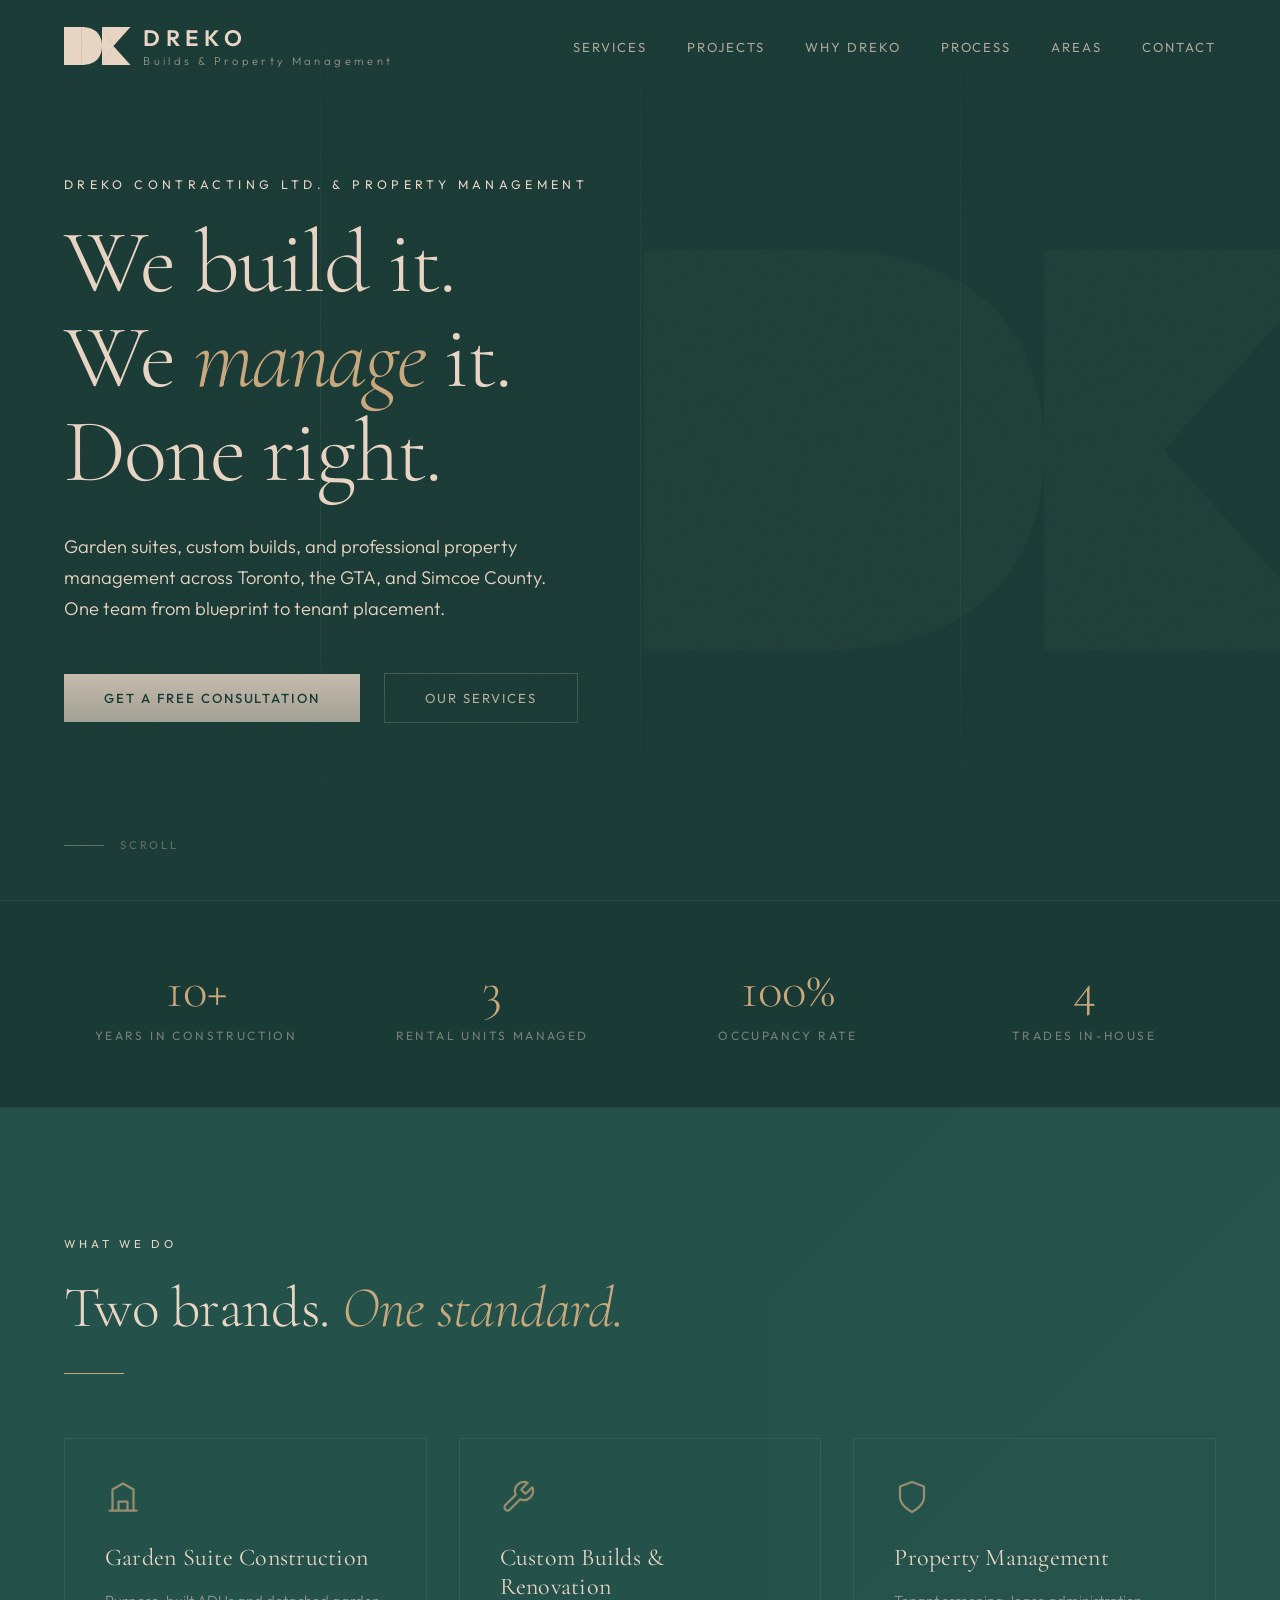
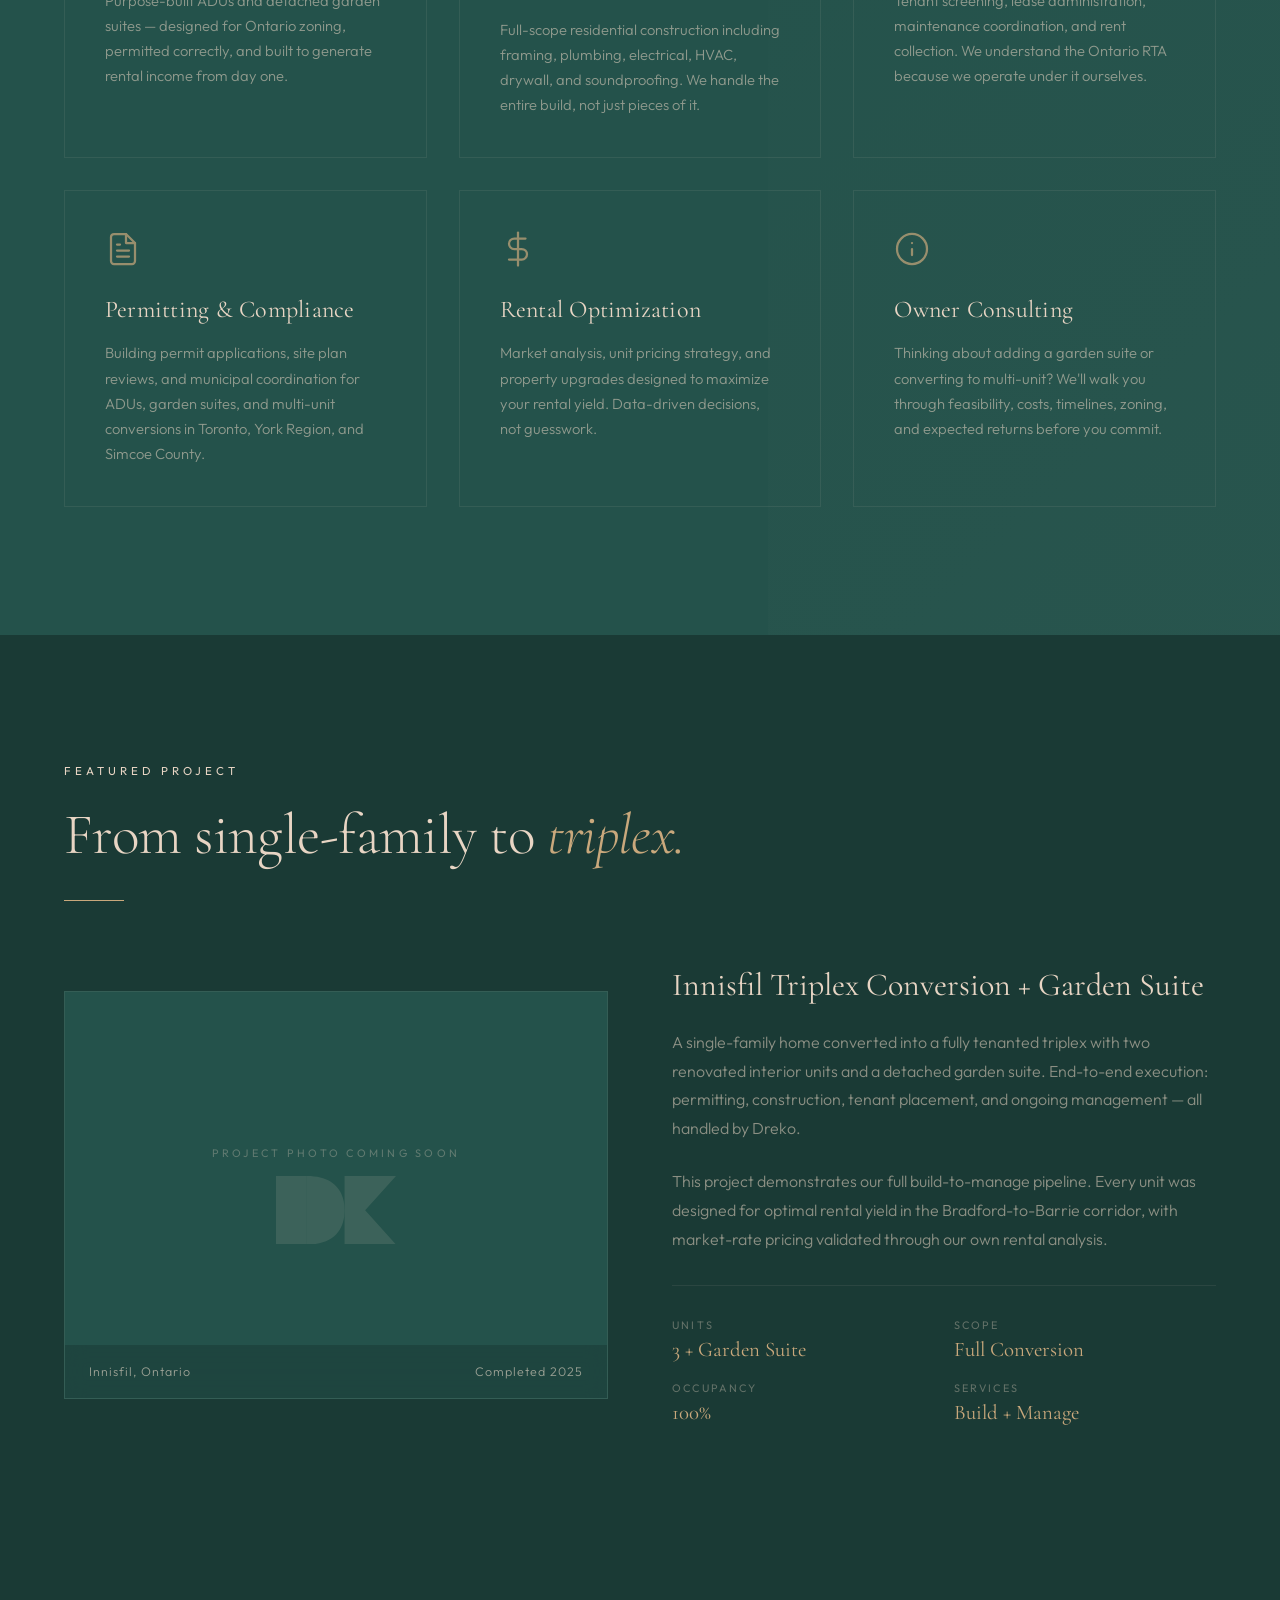
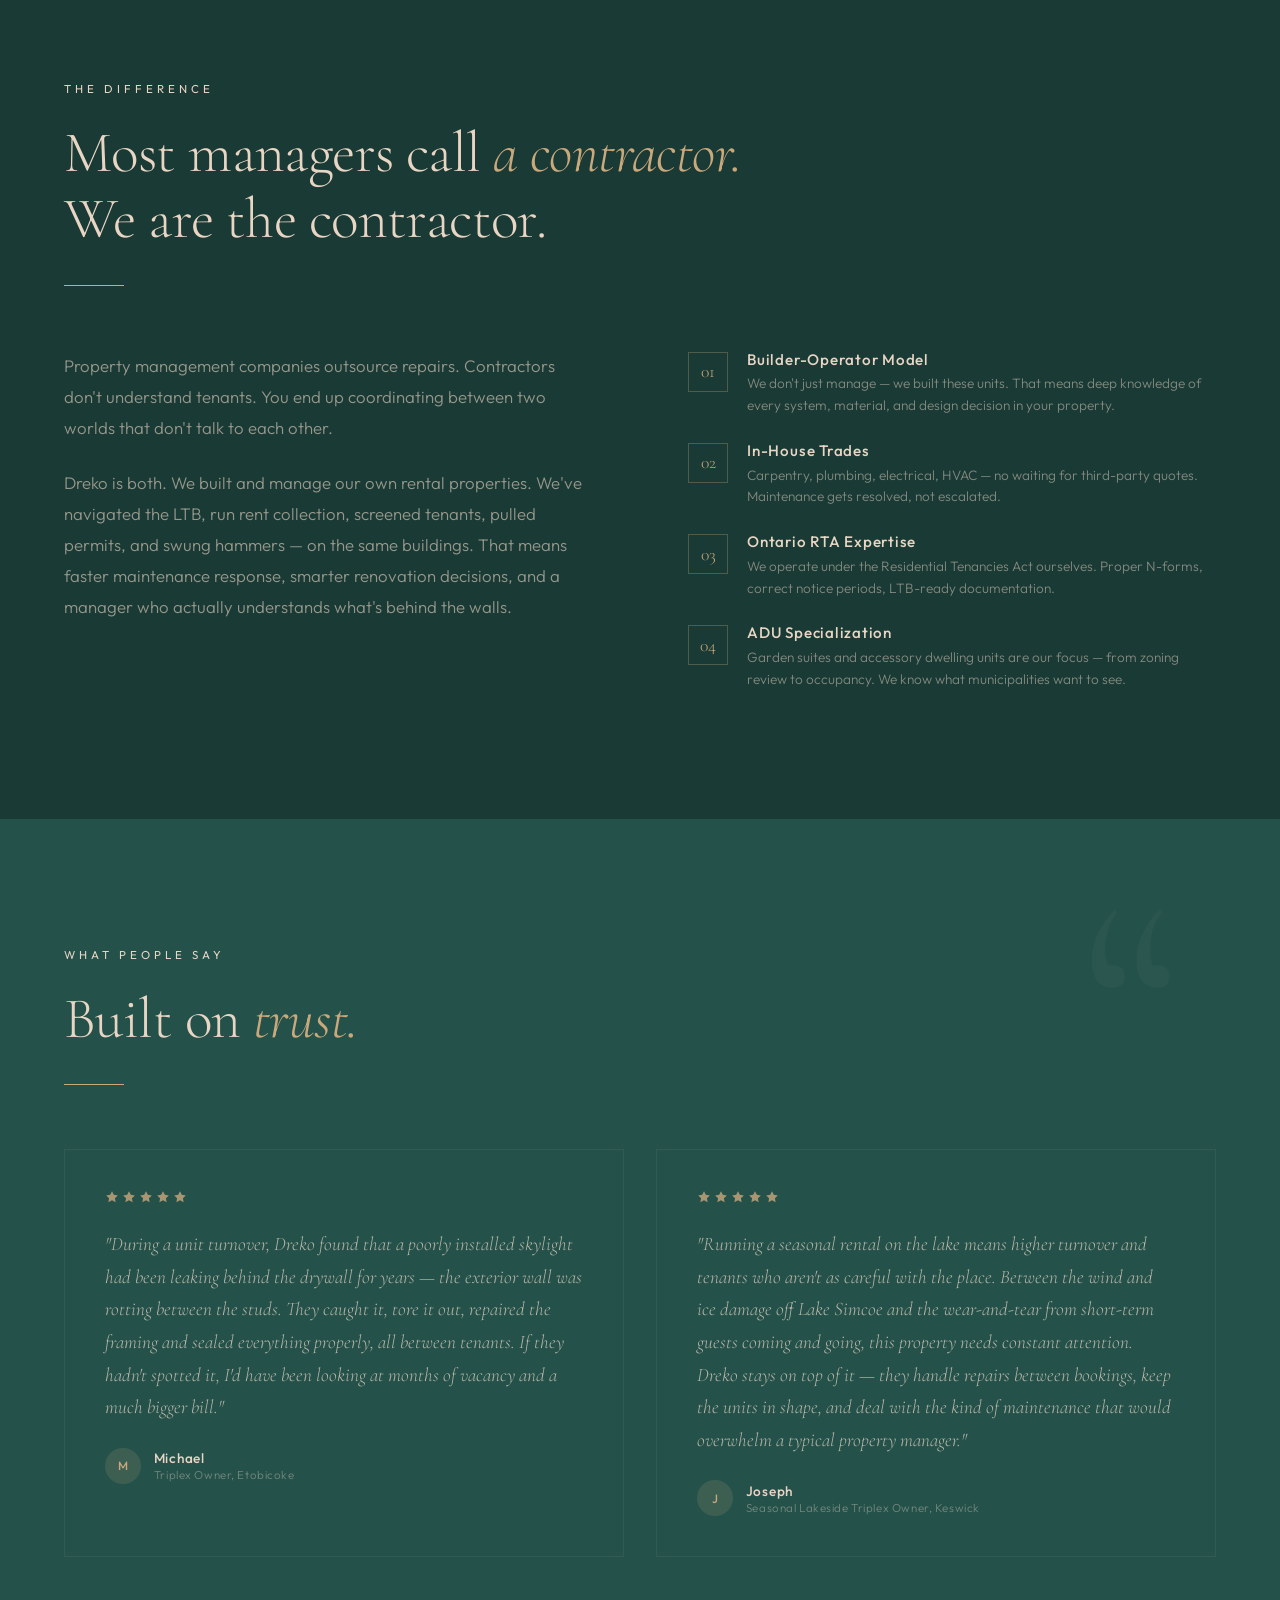
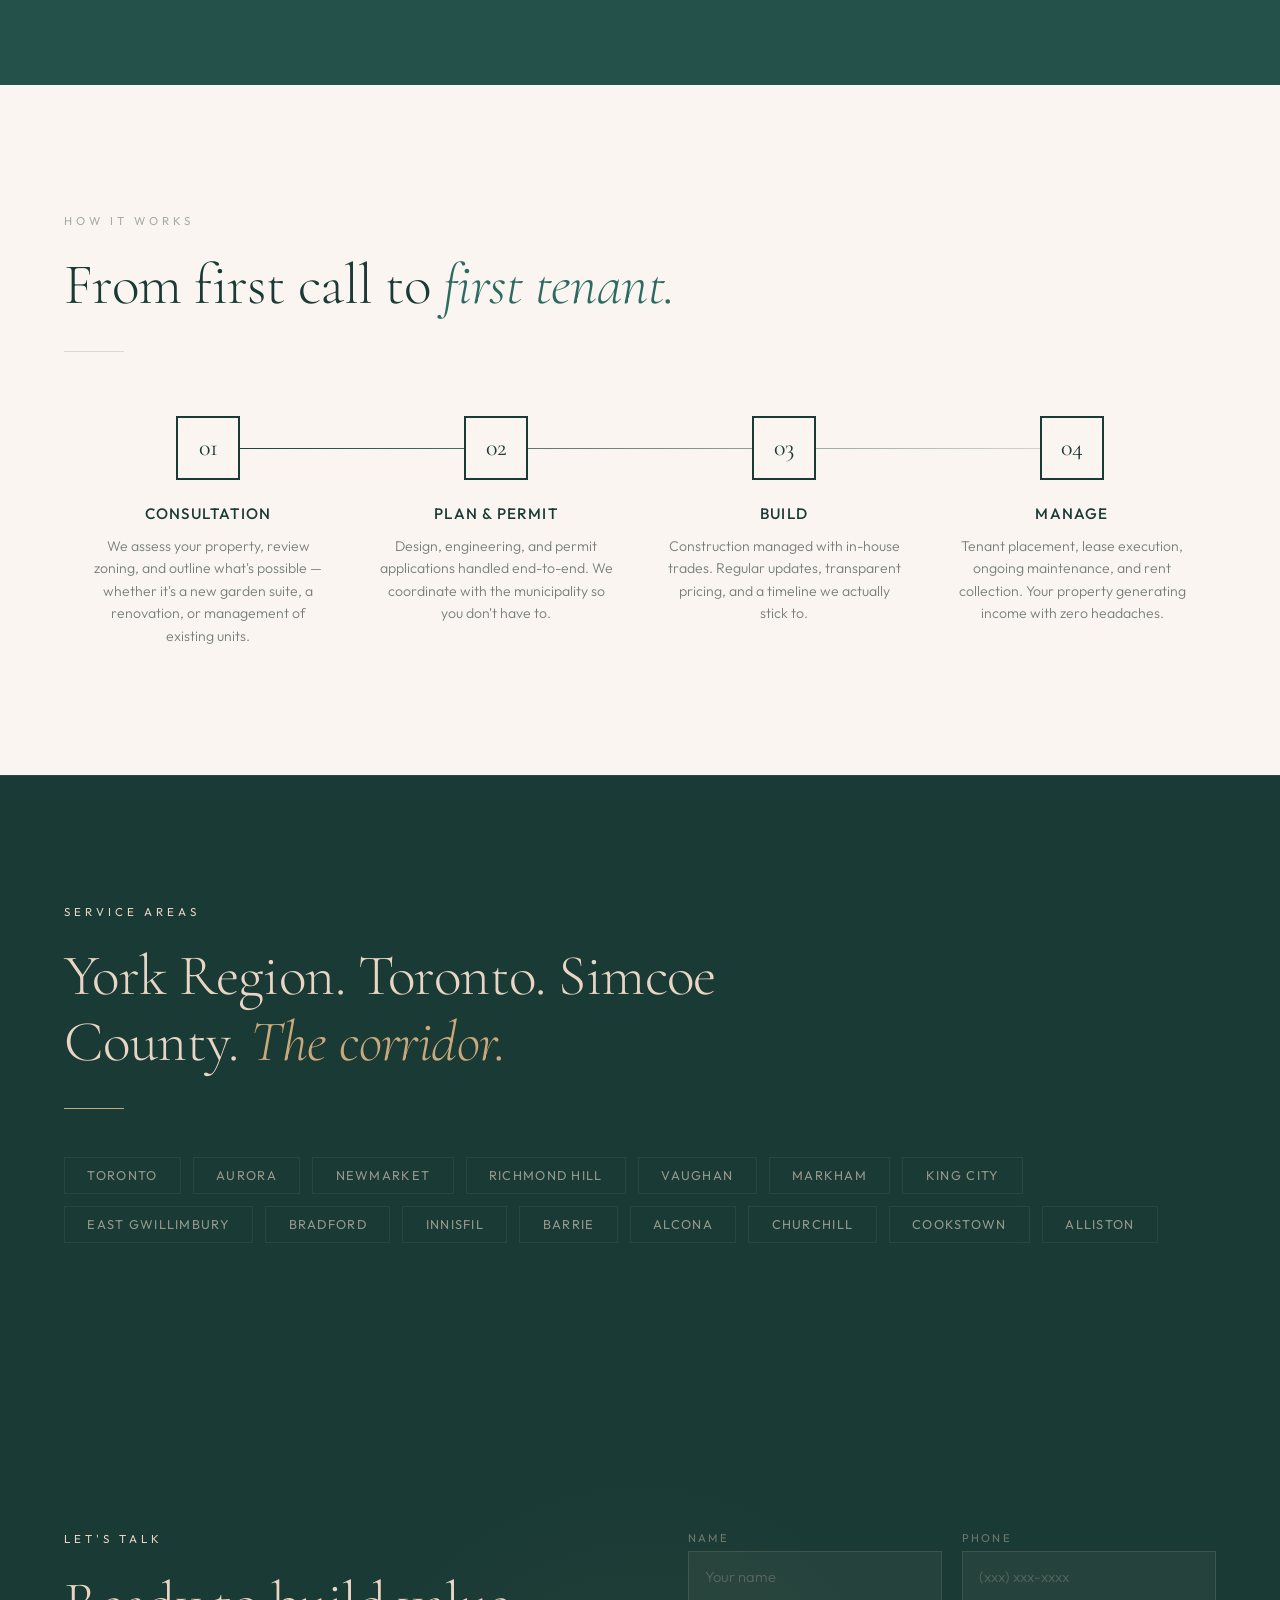
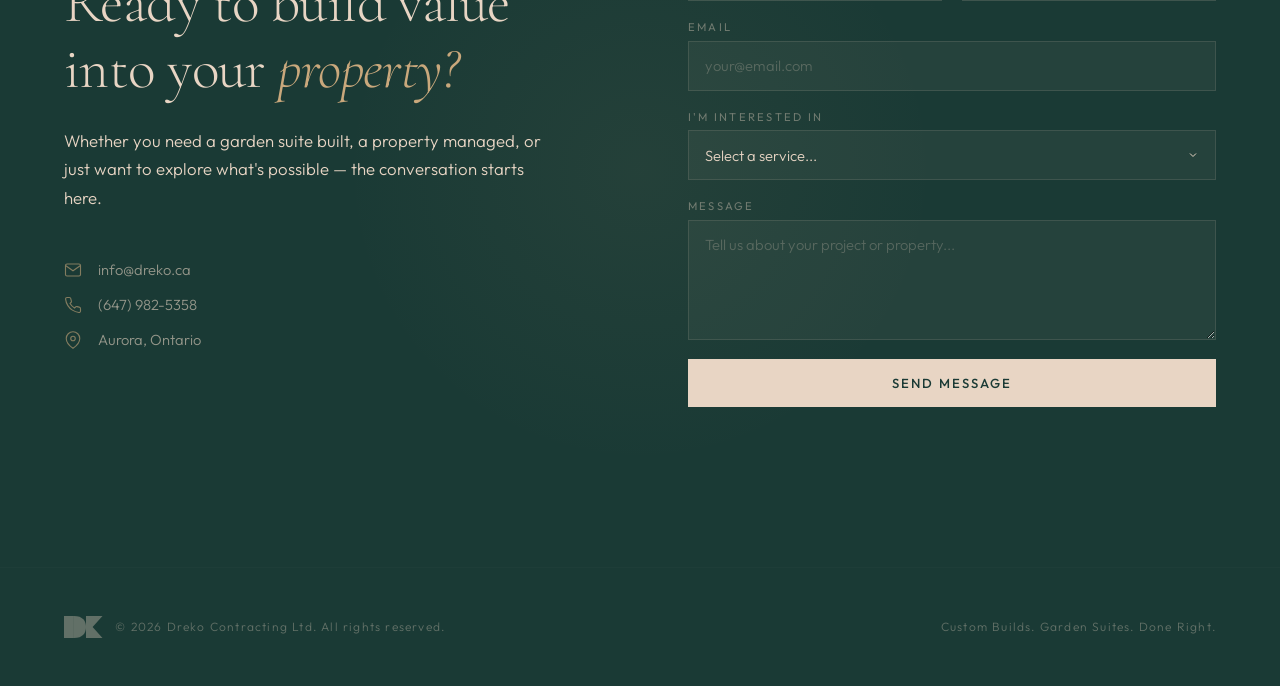
==== index.html @ 6ea86482 "Rename DREKO_landing_page-3.html to index.html" ====
<!DOCTYPE html>
<html lang="en">
<head>
<meta charset="UTF-8">
<meta name="viewport" content="width=device-width, initial-scale=1.0">
<title>DREKO — Custom Builds & Property Management | Toronto, GTA & Simcoe County</title>
<meta name="description" content="Garden suite construction, custom builds, and professional property management across Toronto, York Region, and Simcoe County. Your property. Done right.">
<link rel="canonical" href="https://dreko.ca">
<link href="https://fonts.googleapis.com/css2?family=Cormorant+Garamond:ital,wght@0,300;0,400;0,500;0,600;1,300;1,400&family=Outfit:wght@300;400;500;600&display=swap" rel="stylesheet">

<!-- Structured Data for Local Business SEO -->
<script type="application/ld+json">
{
  "@context": "https://schema.org",
  "@type": "GeneralContractor",
  "name": "Dreko Contracting Ltd.",
  "description": "Garden suite construction, custom builds, and professional property management across Toronto, York Region, and Simcoe County.",
  "url": "https://dreko.ca",
  "telephone": "+1-647-982-5358",
  "email": "info@dreko.ca",
  "address": {
    "@type": "PostalAddress",
    "addressLocality": "Aurora",
    "addressRegion": "ON",
    "addressCountry": "CA"
  },
  "areaServed": ["Toronto", "Aurora", "Newmarket", "Richmond Hill", "Vaughan", "Markham", "King City", "East Gwillimbury", "Bradford", "Innisfil", "Barrie", "Alliston"],
  "serviceType": ["Garden Suite Construction", "Custom Builds", "Property Management", "Renovation", "ADU Construction"]
}
</script>

<style>
  :root {
    --deep-green: #1a3a35;
    --green-mid: #24524b;
    --green-light: #2d6b62;
    --cream: #e8d5c4;
    --cream-soft: #f2e8de;
    --cream-white: #faf5f0;
    --warm-gray: #8a7e74;
    --accent: #c9a87c;
    --text-dark: #0f1f1c;
  }

  * { margin: 0; padding: 0; box-sizing: border-box; }

  html {
    scroll-behavior: smooth;
    font-size: 16px;
  }

  body {
    font-family: 'Outfit', sans-serif;
    font-weight: 300;
    color: var(--cream);
    background: var(--deep-green);
    overflow-x: hidden;
    -webkit-font-smoothing: antialiased;
  }

  /* ===== NOISE TEXTURE ===== */
  body::before {
    content: '';
    position: fixed;
    top: 0; left: 0;
    width: 100%; height: 100%;
    opacity: 0.03;
    background-image: url("data:image/svg+xml,%3Csvg viewBox='0 0 256 256' xmlns='http://www.w3.org/2000/svg'%3E%3Cfilter id='n'%3E%3CfeTurbulence type='fractalNoise' baseFrequency='0.9' numOctaves='4' stitchTiles='stitch'/%3E%3C/filter%3E%3Crect width='100%25' height='100%25' filter='url(%23n)'/%3E%3C/svg%3E");
    background-size: 256px 256px;
    pointer-events: none;
    z-index: 9999;
  }

  /* ===== SCROLL REVEAL ===== */
  .reveal {
    opacity: 0;
    transform: translateY(40px);
    transition: opacity 0.9s cubic-bezier(0.16, 1, 0.3, 1), transform 0.9s cubic-bezier(0.16, 1, 0.3, 1);
  }
  .reveal.visible {
    opacity: 1;
    transform: translateY(0);
  }
  .reveal-delay-1 { transition-delay: 0.12s; }
  .reveal-delay-2 { transition-delay: 0.24s; }
  .reveal-delay-3 { transition-delay: 0.36s; }
  .reveal-delay-4 { transition-delay: 0.48s; }
  .reveal-delay-5 { transition-delay: 0.6s; }

  /* ===== NAVIGATION ===== */
  nav {
    position: fixed;
    top: 0; left: 0;
    width: 100%;
    z-index: 1000;
    padding: 1.5rem 4rem;
    display: flex;
    justify-content: space-between;
    align-items: center;
    transition: background 0.4s, padding 0.4s, backdrop-filter 0.4s;
  }
  nav.scrolled {
    background: rgba(26, 58, 53, 0.95);
    backdrop-filter: blur(24px);
    padding: 1rem 4rem;
    box-shadow: 0 1px 0 rgba(232,213,196,0.06);
  }
  .nav-logo {
    display: flex;
    align-items: center;
    gap: 0.8rem;
    text-decoration: none;
  }
  .nav-logo svg {
    height: 38px;
    width: auto;
    transition: height 0.4s;
  }
  nav.scrolled .nav-logo svg { height: 32px; }
  .nav-logo-text {
    font-family: 'Outfit', sans-serif;
    font-weight: 600;
    font-size: 1.4rem;
    letter-spacing: 0.25em;
    color: var(--cream);
  }
  .nav-logo-text span {
    font-weight: 300;
    opacity: 0.6;
    font-size: 0.7rem;
    letter-spacing: 0.3em;
    display: block;
    margin-top: 2px;
  }
  .nav-links {
    display: flex;
    gap: 2.5rem;
    list-style: none;
  }
  .nav-links a {
    color: var(--cream);
    text-decoration: none;
    font-size: 0.82rem;
    letter-spacing: 0.15em;
    text-transform: uppercase;
    opacity: 0.7;
    font-weight: 400;
    position: relative;
    transition: opacity 0.3s;
  }
  .nav-links a::after {
    content: '';
    position: absolute;
    bottom: -4px;
    left: 0;
    width: 0;
    height: 1px;
    background: var(--accent);
    transition: width 0.4s cubic-bezier(0.16, 1, 0.3, 1);
  }
  .nav-links a:hover { opacity: 1; }
  .nav-links a:hover::after { width: 100%; }

  /* Mobile menu */
  .hamburger {
    display: none;
    flex-direction: column;
    gap: 5px;
    cursor: pointer;
    padding: 8px;
    z-index: 1001;
    background: none;
    border: none;
  }
  .hamburger span {
    display: block;
    width: 24px;
    height: 1.5px;
    background: var(--cream);
    transition: transform 0.3s, opacity 0.3s;
  }
  .hamburger.active span:nth-child(1) { transform: translateY(6.5px) rotate(45deg); }
  .hamburger.active span:nth-child(2) { opacity: 0; }
  .hamburger.active span:nth-child(3) { transform: translateY(-6.5px) rotate(-45deg); }

  .mobile-menu {
    display: none;
    position: fixed;
    top: 0; left: 0;
    width: 100%; height: 100%;
    background: rgba(26, 58, 53, 0.98);
    backdrop-filter: blur(30px);
    z-index: 999;
    flex-direction: column;
    align-items: center;
    justify-content: center;
    gap: 2.5rem;
    opacity: 0;
    transition: opacity 0.4s;
  }
  .mobile-menu.open {
    display: flex;
    opacity: 1;
  }
  .mobile-menu a {
    color: var(--cream);
    text-decoration: none;
    font-family: 'Cormorant Garamond', serif;
    font-size: 2rem;
    font-weight: 300;
    letter-spacing: 0.1em;
    opacity: 0.8;
    transition: opacity 0.3s, color 0.3s;
  }
  .mobile-menu a:hover { opacity: 1; color: var(--accent); }

  /* ===== HERO ===== */
  .hero {
    min-height: 100vh;
    display: flex;
    flex-direction: column;
    justify-content: center;
    padding: 0 4rem;
    position: relative;
    overflow: hidden;
  }
  .hero::after {
    content: '';
    position: absolute;
    bottom: 0; left: 0;
    width: 100%;
    height: 30%;
    background: linear-gradient(to top, var(--deep-green), transparent);
    pointer-events: none;
  }

  /* Large DK watermark */
  .hero-watermark {
    position: absolute;
    right: -5%;
    top: 50%;
    transform: translateY(-50%);
    width: 55vw;
    max-width: 700px;
    opacity: 0.025;
    pointer-events: none;
  }

  .hero-bg-line {
    position: absolute;
    top: 0;
    width: 1px;
    height: 100%;
    background: linear-gradient(to bottom, transparent, rgba(232,213,196,0.08), transparent);
  }
  .hero-eyebrow {
    font-size: 0.78rem;
    letter-spacing: 0.35em;
    text-transform: uppercase;
    opacity: 0.5;
    margin-bottom: 1.5rem;
    font-weight: 400;
  }
  .hero h1 {
    font-family: 'Cormorant Garamond', serif;
    font-weight: 300;
    font-size: clamp(3rem, 7vw, 6.5rem);
    line-height: 1.05;
    max-width: 900px;
    letter-spacing: -0.02em;
  }
  .hero h1 em {
    font-style: italic;
    color: var(--accent);
  }
  .hero-sub {
    margin-top: 2rem;
    font-size: 1.15rem;
    line-height: 1.7;
    max-width: 520px;
    opacity: 0.65;
    font-weight: 300;
  }
  .hero-cta-row {
    margin-top: 3rem;
    display: flex;
    gap: 1.5rem;
    align-items: center;
  }

  /* Scroll indicator */
  .scroll-indicator {
    position: absolute;
    bottom: 3rem;
    left: 4rem;
    display: flex;
    align-items: center;
    gap: 1rem;
    opacity: 0.35;
    z-index: 10;
    animation: scrollPulse 2.5s ease-in-out infinite;
  }
  .scroll-indicator span {
    font-size: 0.7rem;
    letter-spacing: 0.25em;
    text-transform: uppercase;
    font-weight: 400;
  }
  .scroll-line {
    width: 40px;
    height: 1px;
    background: var(--cream);
    position: relative;
    overflow: hidden;
  }
  .scroll-line::after {
    content: '';
    position: absolute;
    top: 0; left: -100%;
    width: 100%; height: 100%;
    background: var(--accent);
    animation: scrollSlide 2.5s ease-in-out infinite;
  }
  @keyframes scrollSlide {
    0% { left: -100%; }
    50% { left: 0; }
    100% { left: 100%; }
  }
  @keyframes scrollPulse {
    0%, 100% { opacity: 0.35; }
    50% { opacity: 0.6; }
  }

  /* ===== BUTTONS ===== */
  .btn-primary {
    display: inline-block;
    padding: 1rem 2.5rem;
    background: var(--cream);
    color: var(--deep-green);
    text-decoration: none;
    font-family: 'Outfit', sans-serif;
    font-size: 0.82rem;
    font-weight: 500;
    letter-spacing: 0.15em;
    text-transform: uppercase;
    transition: transform 0.3s, box-shadow 0.3s, background 0.3s;
    position: relative;
    overflow: hidden;
  }
  .btn-primary::before {
    content: '';
    position: absolute;
    top: 0; left: -100%;
    width: 100%; height: 100%;
    background: linear-gradient(90deg, transparent, rgba(255,255,255,0.2), transparent);
    transition: left 0.6s;
  }
  .btn-primary:hover {
    transform: translateY(-2px);
    box-shadow: 0 12px 40px rgba(232,213,196,0.2);
    background: var(--cream-white);
  }
  .btn-primary:hover::before { left: 100%; }

  .btn-ghost {
    display: inline-block;
    padding: 1rem 2.5rem;
    border: 1px solid rgba(232,213,196,0.25);
    color: var(--cream);
    text-decoration: none;
    font-family: 'Outfit', sans-serif;
    font-size: 0.82rem;
    font-weight: 400;
    letter-spacing: 0.15em;
    text-transform: uppercase;
    transition: border-color 0.3s, background 0.3s;
  }
  .btn-ghost:hover {
    border-color: rgba(232,213,196,0.5);
    background: rgba(232,213,196,0.05);
  }

  /* ===== STATS BAR ===== */
  .stats-bar {
    padding: 4rem;
    display: grid;
    grid-template-columns: repeat(4, 1fr);
    gap: 2rem;
    border-top: 1px solid rgba(232,213,196,0.08);
    border-bottom: 1px solid rgba(232,213,196,0.08);
  }
  .stat-item { text-align: center; }
  .stat-number {
    font-family: 'Cormorant Garamond', serif;
    font-size: 3.2rem;
    font-weight: 300;
    color: var(--accent);
    line-height: 1;
  }
  .stat-label {
    font-size: 0.75rem;
    letter-spacing: 0.2em;
    text-transform: uppercase;
    opacity: 0.45;
    margin-top: 0.75rem;
    font-weight: 400;
  }

  /* ===== SECTIONS GENERAL ===== */
  section { padding: 8rem 4rem; }
  .section-eyebrow {
    font-size: 0.72rem;
    letter-spacing: 0.35em;
    text-transform: uppercase;
    opacity: 0.4;
    margin-bottom: 1.5rem;
    font-weight: 400;
  }
  .section-heading {
    font-family: 'Cormorant Garamond', serif;
    font-weight: 300;
    font-size: clamp(2.2rem, 4.5vw, 3.8rem);
    line-height: 1.15;
    max-width: 700px;
    letter-spacing: -0.01em;
  }
  .section-heading em { font-style: italic; color: var(--accent); }
  .divider {
    width: 60px;
    height: 1px;
    background: var(--accent);
    opacity: 0.4;
    margin: 2rem 0;
  }

  /* ===== SERVICES ===== */
  .services {
    background: var(--green-mid);
    position: relative;
  }
  .services::before {
    content: '';
    position: absolute;
    top: 0; right: 0;
    width: 40%;
    height: 100%;
    background: linear-gradient(135deg, transparent, rgba(232,213,196,0.02));
    pointer-events: none;
  }
  .services-grid {
    margin-top: 4rem;
    display: grid;
    grid-template-columns: repeat(3, 1fr);
    gap: 2rem;
  }
  .service-card {
    padding: 2.5rem;
    border: 1px solid rgba(232,213,196,0.08);
    transition: border-color 0.4s, transform 0.4s, background 0.4s;
    position: relative;
    overflow: hidden;
  }
  .service-card::before {
    content: '';
    position: absolute;
    top: 0; left: 0;
    width: 100%; height: 3px;
    background: var(--accent);
    transform: scaleX(0);
    transform-origin: left;
    transition: transform 0.5s cubic-bezier(0.16, 1, 0.3, 1);
  }
  .service-card:hover {
    border-color: rgba(232,213,196,0.2);
    transform: translateY(-4px);
    background: rgba(232,213,196,0.03);
  }
  .service-card:hover::before { transform: scaleX(1); }
  .service-card:hover .service-icon svg {
    transform: scale(1.1);
    opacity: 1;
  }

  .service-icon {
    margin-bottom: 1.5rem;
    display: block;
  }
  .service-icon svg {
    width: 36px;
    height: 36px;
    stroke: var(--accent);
    fill: none;
    stroke-width: 1.5;
    stroke-linecap: round;
    stroke-linejoin: round;
    opacity: 0.7;
    transition: transform 0.4s, opacity 0.4s;
  }
  .service-card h3 {
    font-family: 'Cormorant Garamond', serif;
    font-weight: 400;
    font-size: 1.5rem;
    margin-bottom: 1rem;
    letter-spacing: 0.01em;
  }
  .service-card p {
    font-size: 0.92rem;
    line-height: 1.7;
    opacity: 0.55;
  }

  /* ===== FEATURED PROJECT ===== */
  .featured {
    position: relative;
    overflow: hidden;
  }
  .featured-grid {
    margin-top: 4rem;
    display: grid;
    grid-template-columns: 1fr 1fr;
    gap: 4rem;
    align-items: center;
  }
  .featured-visual {
    position: relative;
    aspect-ratio: 4/3;
    background: var(--green-mid);
    border: 1px solid rgba(232,213,196,0.08);
    display: flex;
    flex-direction: column;
    align-items: center;
    justify-content: center;
    overflow: hidden;
  }
  .featured-visual-label {
    font-size: 0.68rem;
    letter-spacing: 0.3em;
    text-transform: uppercase;
    opacity: 0.3;
    margin-bottom: 1rem;
    font-weight: 400;
  }
  .featured-visual svg {
    width: 120px;
    opacity: 0.12;
  }
  .featured-visual-caption {
    position: absolute;
    bottom: 0; left: 0; right: 0;
    padding: 1.2rem 1.5rem;
    background: rgba(26,58,53,0.85);
    backdrop-filter: blur(10px);
    font-size: 0.78rem;
    letter-spacing: 0.08em;
    opacity: 0.6;
    display: flex;
    justify-content: space-between;
  }
  .featured-details h3 {
    font-family: 'Cormorant Garamond', serif;
    font-weight: 400;
    font-size: 2rem;
    margin-bottom: 1.5rem;
  }
  .featured-details p {
    font-size: 1rem;
    line-height: 1.8;
    opacity: 0.55;
    margin-bottom: 1.5rem;
  }
  .featured-specs {
    display: grid;
    grid-template-columns: 1fr 1fr;
    gap: 1.2rem;
    margin-top: 2rem;
    padding-top: 2rem;
    border-top: 1px solid rgba(232,213,196,0.08);
  }
  .spec-item {
    display: flex;
    flex-direction: column;
  }
  .spec-label {
    font-size: 0.68rem;
    letter-spacing: 0.2em;
    text-transform: uppercase;
    opacity: 0.35;
    margin-bottom: 0.3rem;
    font-weight: 400;
  }
  .spec-value {
    font-family: 'Cormorant Garamond', serif;
    font-size: 1.3rem;
    font-weight: 400;
    color: var(--accent);
  }

  /* ===== WHY DREKO ===== */
  .why-dreko { position: relative; }
  .why-grid {
    margin-top: 4rem;
    display: grid;
    grid-template-columns: 1fr 1fr;
    gap: 6rem;
    align-items: start;
  }
  .why-text p {
    font-size: 1.05rem;
    line-height: 1.85;
    opacity: 0.6;
    margin-bottom: 1.5rem;
  }
  .why-list {
    list-style: none;
    display: flex;
    flex-direction: column;
    gap: 1.5rem;
  }
  .why-list li {
    display: flex;
    gap: 1.2rem;
    align-items: flex-start;
    transition: transform 0.3s;
  }
  .why-list li:hover { transform: translateX(6px); }
  .why-list-marker {
    width: 40px;
    height: 40px;
    min-width: 40px;
    border: 1px solid rgba(201,168,124,0.3);
    display: flex;
    align-items: center;
    justify-content: center;
    font-family: 'Cormorant Garamond', serif;
    font-size: 1.1rem;
    color: var(--accent);
    margin-top: 2px;
    transition: background 0.3s, border-color 0.3s;
  }
  .why-list li:hover .why-list-marker {
    background: rgba(201,168,124,0.08);
    border-color: rgba(201,168,124,0.5);
  }
  .why-list-content h4 {
    font-family: 'Outfit', sans-serif;
    font-weight: 500;
    font-size: 0.95rem;
    letter-spacing: 0.05em;
    margin-bottom: 0.3rem;
  }
  .why-list-content p {
    font-size: 0.85rem;
    line-height: 1.6;
    opacity: 0.5;
    margin-bottom: 0;
  }

  /* ===== TESTIMONIALS ===== */
  .testimonials {
    background: var(--green-mid);
    position: relative;
    overflow: hidden;
  }
  .testimonials::before {
    content: '\201C';
    position: absolute;
    top: 2rem;
    right: 6rem;
    font-family: 'Cormorant Garamond', serif;
    font-size: 20rem;
    line-height: 1;
    color: rgba(232,213,196,0.03);
    pointer-events: none;
  }
  .testimonial-grid {
    margin-top: 4rem;
    display: grid;
    grid-template-columns: repeat(2, 1fr);
    gap: 2rem;
  }
  .testimonial-card {
    padding: 2.5rem;
    border: 1px solid rgba(232,213,196,0.06);
    position: relative;
    transition: border-color 0.3s;
  }
  .testimonial-card:hover {
    border-color: rgba(232,213,196,0.15);
  }
  .testimonial-stars {
    display: flex;
    gap: 3px;
    margin-bottom: 1.5rem;
  }
  .testimonial-stars svg {
    width: 14px;
    height: 14px;
    fill: var(--accent);
    opacity: 0.8;
  }
  .testimonial-card blockquote {
    font-family: 'Cormorant Garamond', serif;
    font-size: 1.2rem;
    font-weight: 300;
    font-style: italic;
    line-height: 1.7;
    opacity: 0.75;
    margin-bottom: 1.5rem;
  }
  .testimonial-author {
    display: flex;
    align-items: center;
    gap: 0.8rem;
  }
  .testimonial-avatar {
    width: 36px;
    height: 36px;
    border-radius: 50%;
    background: rgba(201,168,124,0.15);
    display: flex;
    align-items: center;
    justify-content: center;
    font-family: 'Outfit', sans-serif;
    font-size: 0.75rem;
    font-weight: 500;
    color: var(--accent);
  }
  .testimonial-name {
    font-size: 0.85rem;
    font-weight: 500;
    letter-spacing: 0.05em;
  }
  .testimonial-role {
    font-size: 0.72rem;
    opacity: 0.4;
    letter-spacing: 0.05em;
  }

  /* ===== PROCESS ===== */
  .process {
    background: var(--cream-white);
    color: var(--text-dark);
  }
  .process .section-eyebrow { opacity: 0.35; }
  .process .section-heading { color: var(--deep-green); }
  .process .section-heading em { color: var(--green-light); }
  .process-steps {
    margin-top: 4rem;
    display: grid;
    grid-template-columns: repeat(4, 1fr);
    gap: 0;
    position: relative;
  }
  .process-steps::before {
    content: '';
    position: absolute;
    top: 32px;
    left: 12.5%;
    width: 75%;
    height: 1px;
    background: linear-gradient(to right, var(--deep-green), rgba(26,58,53,0.15));
  }
  .process-step {
    text-align: center;
    padding: 0 1.5rem;
    position: relative;
  }
  .step-number {
    width: 64px;
    height: 64px;
    border: 2px solid var(--deep-green);
    display: inline-flex;
    align-items: center;
    justify-content: center;
    font-family: 'Cormorant Garamond', serif;
    font-size: 1.5rem;
    font-weight: 400;
    color: var(--deep-green);
    background: var(--cream-white);
    position: relative;
    z-index: 1;
    margin-bottom: 1.5rem;
    transition: background 0.4s, color 0.4s;
  }
  .process-step:hover .step-number {
    background: var(--deep-green);
    color: var(--cream-white);
  }
  .process-step h4 {
    font-family: 'Outfit', sans-serif;
    font-weight: 500;
    font-size: 0.95rem;
    letter-spacing: 0.08em;
    text-transform: uppercase;
    color: var(--deep-green);
    margin-bottom: 0.75rem;
  }
  .process-step p {
    font-size: 0.88rem;
    line-height: 1.6;
    opacity: 0.55;
    color: var(--text-dark);
  }

  /* ===== SERVICE AREAS ===== */
  .areas {
    border-top: 1px solid rgba(232,213,196,0.08);
  }
  .areas-row {
    margin-top: 3rem;
    display: flex;
    flex-wrap: wrap;
    gap: 0.75rem;
  }
  .area-tag {
    padding: 0.6rem 1.4rem;
    border: 1px solid rgba(232,213,196,0.12);
    font-size: 0.8rem;
    letter-spacing: 0.1em;
    text-transform: uppercase;
    font-weight: 400;
    opacity: 0.6;
    transition: opacity 0.3s, border-color 0.3s, background 0.3s, box-shadow 0.3s;
    cursor: default;
  }
  .area-tag:hover {
    opacity: 1;
    border-color: rgba(201,168,124,0.35);
    background: rgba(201,168,124,0.05);
    box-shadow: 0 0 20px rgba(201,168,124,0.06);
  }

  /* ===== CONTACT / CTA ===== */
  .cta-section {
    padding: 10rem 4rem;
    position: relative;
    overflow: hidden;
  }
  .cta-section::before {
    content: '';
    position: absolute;
    top: 50%; left: 50%;
    transform: translate(-50%, -50%);
    width: 600px;
    height: 600px;
    background: radial-gradient(circle, rgba(201,168,124,0.06), transparent 70%);
    pointer-events: none;
  }
  .cta-layout {
    display: grid;
    grid-template-columns: 1fr 1fr;
    gap: 6rem;
    align-items: start;
  }
  .cta-left .section-heading {
    max-width: 100%;
  }
  .cta-sub {
    max-width: 500px;
    margin-top: 1.5rem;
    font-size: 1.05rem;
    line-height: 1.7;
    opacity: 0.55;
  }
  .cta-contact-details {
    margin-top: 3rem;
    display: flex;
    flex-direction: column;
    gap: 1rem;
  }
  .cta-contact-item {
    display: flex;
    align-items: center;
    gap: 1rem;
    font-size: 0.92rem;
    opacity: 0.6;
  }
  .cta-contact-item svg {
    width: 18px;
    height: 18px;
    stroke: var(--accent);
    fill: none;
    stroke-width: 1.5;
    min-width: 18px;
  }
  .cta-contact-item a {
    color: var(--cream);
    text-decoration: none;
    transition: opacity 0.3s;
  }
  .cta-contact-item a:hover { opacity: 1; }

  /* Contact form */
  .contact-form {
    display: flex;
    flex-direction: column;
    gap: 1.2rem;
  }
  .form-row {
    display: grid;
    grid-template-columns: 1fr 1fr;
    gap: 1.2rem;
  }
  .form-field {
    display: flex;
    flex-direction: column;
    gap: 0.4rem;
  }
  .form-field label {
    font-size: 0.7rem;
    letter-spacing: 0.2em;
    text-transform: uppercase;
    opacity: 0.4;
    font-weight: 400;
  }
  .form-field input,
  .form-field textarea,
  .form-field select {
    background: rgba(232,213,196,0.05);
    border: 1px solid rgba(232,213,196,0.12);
    color: var(--cream);
    font-family: 'Outfit', sans-serif;
    font-size: 0.92rem;
    font-weight: 300;
    padding: 0.9rem 1rem;
    outline: none;
    transition: border-color 0.3s, background 0.3s;
  }
  .form-field input:focus,
  .form-field textarea:focus,
  .form-field select:focus {
    border-color: rgba(201,168,124,0.4);
    background: rgba(232,213,196,0.08);
  }
  .form-field input::placeholder,
  .form-field textarea::placeholder {
    color: rgba(232,213,196,0.25);
  }
  .form-field textarea {
    min-height: 120px;
    resize: vertical;
  }
  .form-field select {
    appearance: none;
    cursor: pointer;
    background-image: url("data:image/svg+xml,%3Csvg xmlns='http://www.w3.org/2000/svg' width='12' height='12' viewBox='0 0 24 24' fill='none' stroke='%23e8d5c4' stroke-width='2'%3E%3Cpath d='M6 9l6 6 6-6'/%3E%3C/svg%3E");
    background-repeat: no-repeat;
    background-position: right 1rem center;
    padding-right: 2.5rem;
  }
  .form-field select option {
    background: var(--deep-green);
    color: var(--cream);
  }

  /* ===== FOOTER ===== */
  footer {
    padding: 3rem 4rem;
    border-top: 1px solid rgba(232,213,196,0.06);
    display: flex;
    justify-content: space-between;
    align-items: center;
    font-size: 0.75rem;
    opacity: 0.35;
    letter-spacing: 0.1em;
  }
  footer a {
    color: var(--cream);
    text-decoration: none;
  }
  .footer-left {
    display: flex;
    align-items: center;
    gap: 0.8rem;
  }

  /* ===== BACK TO TOP ===== */
  .back-to-top {
    position: fixed;
    bottom: 2rem;
    right: 2rem;
    width: 44px;
    height: 44px;
    background: rgba(26, 58, 53, 0.9);
    border: 1px solid rgba(232,213,196,0.15);
    backdrop-filter: blur(10px);
    display: flex;
    align-items: center;
    justify-content: center;
    cursor: pointer;
    opacity: 0;
    transform: translateY(20px);
    transition: opacity 0.4s, transform 0.4s, border-color 0.3s;
    z-index: 998;
  }
  .back-to-top.visible {
    opacity: 1;
    transform: translateY(0);
  }
  .back-to-top:hover {
    border-color: rgba(201,168,124,0.4);
  }
  .back-to-top svg {
    width: 18px;
    height: 18px;
    stroke: var(--cream);
    fill: none;
    stroke-width: 1.5;
  }

  /* ===== RESPONSIVE ===== */
  @media (max-width: 1024px) {
    .services-grid { grid-template-columns: repeat(2, 1fr); }
    .process-steps { grid-template-columns: repeat(2, 1fr); gap: 3rem; }
    .process-steps::before { display: none; }
    .why-grid { grid-template-columns: 1fr; gap: 3rem; }
    .featured-grid { grid-template-columns: 1fr; gap: 3rem; }
    .cta-layout { grid-template-columns: 1fr; gap: 3rem; }
    .testimonial-grid { grid-template-columns: 1fr; }
  }
  @media (max-width: 768px) {
    nav { padding: 1.2rem 2rem; }
    nav.scrolled { padding: 1rem 2rem; }
    .nav-links { display: none; }
    .hamburger { display: flex; }
    section { padding: 5rem 2rem; }
    .hero { padding: 0 2rem; }
    .hero-watermark { width: 90vw; right: -20%; }
    .stats-bar { grid-template-columns: repeat(2, 1fr); padding: 3rem 2rem; }
    .services-grid { grid-template-columns: 1fr; }
    .process-steps { grid-template-columns: 1fr; gap: 2.5rem; }
    .hero-cta-row { flex-direction: column; align-items: flex-start; }
    .form-row { grid-template-columns: 1fr; }
    .scroll-indicator { display: none; }
    footer { flex-direction: column; gap: 1rem; text-align: center; }
    .cta-section { padding: 5rem 2rem; }
  }
</style>
</head>
<body>

<!-- NAVIGATION -->
<nav id="nav">
  <a href="#" class="nav-logo">
    <svg viewBox="0 0 350 200" xmlns="http://www.w3.org/2000/svg">
      <rect x="0" y="0" width="90" height="200" fill="#e8d5c4"/>
      <path d="M 90 0 L 90 200 C 170 200 200 155 200 100 C 200 45 170 0 90 0 Z" fill="#e8d5c4"/>
      <path d="M 200 0 L 350 0 L 260 100 L 350 200 L 200 200 Z" fill="#e8d5c4"/>
      <line x1="200" y1="0" x2="260" y2="100" stroke="#1a3a35" stroke-width="1" opacity="0.3"/>
      <line x1="200" y1="200" x2="260" y2="100" stroke="#1a3a35" stroke-width="1" opacity="0.3"/>
    </svg>
    <div class="nav-logo-text">
      DREKO
      <span>Builds &amp; Property Management</span>
    </div>
  </a>
  <ul class="nav-links">
    <li><a href="#services">Services</a></li>
    <li><a href="#project">Projects</a></li>
    <li><a href="#why">Why Dreko</a></li>
    <li><a href="#process">Process</a></li>
    <li><a href="#areas">Areas</a></li>
    <li><a href="#contact">Contact</a></li>
  </ul>
  <button class="hamburger" id="hamburger" aria-label="Menu">
    <span></span><span></span><span></span>
  </button>
</nav>

<!-- Mobile Menu -->
<div class="mobile-menu" id="mobileMenu">
  <a href="#services">Services</a>
  <a href="#project">Projects</a>
  <a href="#why">Why Dreko</a>
  <a href="#process">Process</a>
  <a href="#areas">Areas</a>
  <a href="#contact">Contact</a>
</div>

<!-- HERO -->
<section class="hero">
  <div class="hero-bg-line" style="left: 25%;"></div>
  <div class="hero-bg-line" style="left: 50%;"></div>
  <div class="hero-bg-line" style="left: 75%;"></div>

  <!-- Large DK watermark -->
  <svg class="hero-watermark" viewBox="0 0 350 200" xmlns="http://www.w3.org/2000/svg">
    <rect x="0" y="0" width="90" height="200" fill="#e8d5c4"/>
    <path d="M 90 0 L 90 200 C 170 200 200 155 200 100 C 200 45 170 0 90 0 Z" fill="#e8d5c4"/>
    <path d="M 200 0 L 350 0 L 260 100 L 350 200 L 200 200 Z" fill="#e8d5c4"/>
  </svg>

  <p class="hero-eyebrow reveal">Dreko Contracting Ltd. &amp; Property Management</p>
  <h1 class="reveal reveal-delay-1">We build it.<br>We <em>manage</em> it.<br>Done right.</h1>
  <p class="hero-sub reveal reveal-delay-2">Garden suites, custom builds, and professional property management across Toronto, the GTA, and Simcoe County. One team from blueprint to tenant placement.</p>
  <div class="hero-cta-row reveal reveal-delay-3">
    <a href="#contact" class="btn-primary">Get a Free Consultation</a>
    <a href="#services" class="btn-ghost">Our Services</a>
  </div>

  <div class="scroll-indicator">
    <div class="scroll-line"></div>
    <span>Scroll</span>
  </div>
</section>

<!-- STATS BAR -->
<div class="stats-bar">
  <div class="stat-item reveal">
    <div class="stat-number" data-target="10" data-suffix="+">0</div>
    <div class="stat-label">Years in Construction</div>
  </div>
  <div class="stat-item reveal reveal-delay-1">
    <div class="stat-number" data-target="3" data-suffix="">0</div>
    <div class="stat-label">Rental Units Managed</div>
  </div>
  <div class="stat-item reveal reveal-delay-2">
    <div class="stat-number" data-target="100" data-suffix="%">0</div>
    <div class="stat-label">Occupancy Rate</div>
  </div>
  <div class="stat-item reveal reveal-delay-3">
    <div class="stat-number" data-target="4" data-suffix="">0</div>
    <div class="stat-label">Trades In-House</div>
  </div>
</div>

<!-- SERVICES -->
<section class="services" id="services">
  <p class="section-eyebrow reveal">What We Do</p>
  <h2 class="section-heading reveal reveal-delay-1">Two brands. <em>One standard.</em></h2>
  <div class="divider reveal reveal-delay-2"></div>

  <div class="services-grid">
    <div class="service-card reveal">
      <span class="service-icon"><svg viewBox="0 0 24 24"><path d="M3 21h18M5 21V7l7-4 7 4v14M9 21v-6h6v6"/></svg></span>
      <h3>Garden Suite Construction</h3>
      <p>Purpose-built ADUs and detached garden suites — designed for Ontario zoning, permitted correctly, and built to generate rental income from day one.</p>
    </div>
    <div class="service-card reveal reveal-delay-1">
      <span class="service-icon"><svg viewBox="0 0 24 24"><path d="M14.7 6.3a1 1 0 0 0 0 1.4l1.6 1.6a1 1 0 0 0 1.4 0l3.77-3.77a6 6 0 0 1-7.94 7.94l-6.91 6.91a2.12 2.12 0 0 1-3-3l6.91-6.91a6 6 0 0 1 7.94-7.94l-3.76 3.76z"/></svg></span>
      <h3>Custom Builds & Renovation</h3>
      <p>Full-scope residential construction including framing, plumbing, electrical, HVAC, drywall, and soundproofing. We handle the entire build, not just pieces of it.</p>
    </div>
    <div class="service-card reveal reveal-delay-2">
      <span class="service-icon"><svg viewBox="0 0 24 24"><path d="M12 22s8-4 8-10V5l-8-3-8 3v7c0 6 8 10 8 10z"/></svg></span>
      <h3>Property Management</h3>
      <p>Tenant screening, lease administration, maintenance coordination, and rent collection. We understand the Ontario RTA because we operate under it ourselves.</p>
    </div>
    <div class="service-card reveal">
      <span class="service-icon"><svg viewBox="0 0 24 24"><path d="M14 2H6a2 2 0 0 0-2 2v16a2 2 0 0 0 2 2h12a2 2 0 0 0 2-2V8z"/><polyline points="14 2 14 8 20 8"/><line x1="16" y1="13" x2="8" y2="13"/><line x1="16" y1="17" x2="8" y2="17"/><polyline points="10 9 9 9 8 9"/></svg></span>
      <h3>Permitting & Compliance</h3>
      <p>Building permit applications, site plan reviews, and municipal coordination for ADUs, garden suites, and multi-unit conversions in Toronto, York Region, and Simcoe County.</p>
    </div>
    <div class="service-card reveal reveal-delay-1">
      <span class="service-icon"><svg viewBox="0 0 24 24"><line x1="12" y1="1" x2="12" y2="23"/><path d="M17 5H9.5a3.5 3.5 0 0 0 0 7h5a3.5 3.5 0 0 1 0 7H6"/></svg></span>
      <h3>Rental Optimization</h3>
      <p>Market analysis, unit pricing strategy, and property upgrades designed to maximize your rental yield. Data-driven decisions, not guesswork.</p>
    </div>
    <div class="service-card reveal reveal-delay-2">
      <span class="service-icon"><svg viewBox="0 0 24 24"><circle cx="12" cy="12" r="10"/><line x1="12" y1="16" x2="12" y2="12"/><line x1="12" y1="8" x2="12.01" y2="8"/></svg></span>
      <h3>Owner Consulting</h3>
      <p>Thinking about adding a garden suite or converting to multi-unit? We'll walk you through feasibility, costs, timelines, zoning, and expected returns before you commit.</p>
    </div>
  </div>
</section>

<!-- FEATURED PROJECT -->
<section class="featured" id="project">
  <p class="section-eyebrow reveal">Featured Project</p>
  <h2 class="section-heading reveal reveal-delay-1">From single-family to <em>triplex.</em></h2>
  <div class="divider reveal reveal-delay-2"></div>

  <div class="featured-grid">
    <div class="featured-visual reveal">
      <span class="featured-visual-label">Project Photo Coming Soon</span>
      <svg viewBox="0 0 350 200" xmlns="http://www.w3.org/2000/svg">
        <rect x="0" y="0" width="90" height="200" fill="#e8d5c4"/>
        <path d="M 90 0 L 90 200 C 170 200 200 155 200 100 C 200 45 170 0 90 0 Z" fill="#e8d5c4"/>
        <path d="M 200 0 L 350 0 L 260 100 L 350 200 L 200 200 Z" fill="#e8d5c4"/>
      </svg>
      <div class="featured-visual-caption">
        <span>Innisfil, Ontario</span>
        <span>Completed 2025</span>
      </div>
    </div>
    <div class="featured-details reveal reveal-delay-1">
      <h3>Innisfil Triplex Conversion + Garden Suite</h3>
      <p>A single-family home converted into a fully tenanted triplex with two renovated interior units and a detached garden suite. End-to-end execution: permitting, construction, tenant placement, and ongoing management — all handled by Dreko.</p>
      <p>This project demonstrates our full build-to-manage pipeline. Every unit was designed for optimal rental yield in the Bradford-to-Barrie corridor, with market-rate pricing validated through our own rental analysis.</p>
      <div class="featured-specs">
        <div class="spec-item">
          <span class="spec-label">Units</span>
          <span class="spec-value">3 + Garden Suite</span>
        </div>
        <div class="spec-item">
          <span class="spec-label">Scope</span>
          <span class="spec-value">Full Conversion</span>
        </div>
        <div class="spec-item">
          <span class="spec-label">Occupancy</span>
          <span class="spec-value">100%</span>
        </div>
        <div class="spec-item">
          <span class="spec-label">Services</span>
          <span class="spec-value">Build + Manage</span>
        </div>
      </div>
    </div>
  </div>
</section>

<!-- WHY DREKO -->
<section class="why-dreko" id="why">
  <p class="section-eyebrow reveal">The Difference</p>
  <h2 class="section-heading reveal reveal-delay-1">Most managers call <em>a contractor.</em><br>We are the contractor.</h2>
  <div class="divider reveal reveal-delay-2"></div>

  <div class="why-grid">
    <div class="why-text reveal">
      <p>Property management companies outsource repairs. Contractors don't understand tenants. You end up coordinating between two worlds that don't talk to each other.</p>
      <p>Dreko is both. We built and manage our own rental properties. We've navigated the LTB, run rent collection, screened tenants, pulled permits, and swung hammers — on the same buildings. That means faster maintenance response, smarter renovation decisions, and a manager who actually understands what's behind the walls.</p>
    </div>
    <ul class="why-list reveal reveal-delay-1">
      <li>
        <div class="why-list-marker">01</div>
        <div class="why-list-content">
          <h4>Builder-Operator Model</h4>
          <p>We don't just manage — we built these units. That means deep knowledge of every system, material, and design decision in your property.</p>
        </div>
      </li>
      <li>
        <div class="why-list-marker">02</div>
        <div class="why-list-content">
          <h4>In-House Trades</h4>
          <p>Carpentry, plumbing, electrical, HVAC — no waiting for third-party quotes. Maintenance gets resolved, not escalated.</p>
        </div>
      </li>
      <li>
        <div class="why-list-marker">03</div>
        <div class="why-list-content">
          <h4>Ontario RTA Expertise</h4>
          <p>We operate under the Residential Tenancies Act ourselves. Proper N-forms, correct notice periods, LTB-ready documentation.</p>
        </div>
      </li>
      <li>
        <div class="why-list-marker">04</div>
        <div class="why-list-content">
          <h4>ADU Specialization</h4>
          <p>Garden suites and accessory dwelling units are our focus — from zoning review to occupancy. We know what municipalities want to see.</p>
        </div>
      </li>
    </ul>
  </div>
</section>

<!-- TESTIMONIALS -->
<section class="testimonials" id="testimonials">
  <p class="section-eyebrow reveal">What People Say</p>
  <h2 class="section-heading reveal reveal-delay-1">Built on <em>trust.</em></h2>
  <div class="divider reveal reveal-delay-2"></div>

  <div class="testimonial-grid">
    <div class="testimonial-card reveal">
      <div class="testimonial-stars">
        <svg viewBox="0 0 24 24"><polygon points="12 2 15.09 8.26 22 9.27 17 14.14 18.18 21.02 12 17.77 5.82 21.02 7 14.14 2 9.27 8.91 8.26 12 2"/></svg>
        <svg viewBox="0 0 24 24"><polygon points="12 2 15.09 8.26 22 9.27 17 14.14 18.18 21.02 12 17.77 5.82 21.02 7 14.14 2 9.27 8.91 8.26 12 2"/></svg>
        <svg viewBox="0 0 24 24"><polygon points="12 2 15.09 8.26 22 9.27 17 14.14 18.18 21.02 12 17.77 5.82 21.02 7 14.14 2 9.27 8.91 8.26 12 2"/></svg>
        <svg viewBox="0 0 24 24"><polygon points="12 2 15.09 8.26 22 9.27 17 14.14 18.18 21.02 12 17.77 5.82 21.02 7 14.14 2 9.27 8.91 8.26 12 2"/></svg>
        <svg viewBox="0 0 24 24"><polygon points="12 2 15.09 8.26 22 9.27 17 14.14 18.18 21.02 12 17.77 5.82 21.02 7 14.14 2 9.27 8.91 8.26 12 2"/></svg>
      </div>
      <blockquote>"During a unit turnover, Dreko found that a poorly installed skylight had been leaking behind the drywall for years — the exterior wall was rotting between the studs. They caught it, tore it out, repaired the framing and sealed everything properly, all between tenants. If they hadn't spotted it, I'd have been looking at months of vacancy and a much bigger bill."</blockquote>
      <div class="testimonial-author">
        <div class="testimonial-avatar">M</div>
        <div>
          <div class="testimonial-name">Michael</div>
          <div class="testimonial-role">Triplex Owner, Etobicoke</div>
        </div>
      </div>
    </div>
    <div class="testimonial-card reveal reveal-delay-1">
      <div class="testimonial-stars">
        <svg viewBox="0 0 24 24"><polygon points="12 2 15.09 8.26 22 9.27 17 14.14 18.18 21.02 12 17.77 5.82 21.02 7 14.14 2 9.27 8.91 8.26 12 2"/></svg>
        <svg viewBox="0 0 24 24"><polygon points="12 2 15.09 8.26 22 9.27 17 14.14 18.18 21.02 12 17.77 5.82 21.02 7 14.14 2 9.27 8.91 8.26 12 2"/></svg>
        <svg viewBox="0 0 24 24"><polygon points="12 2 15.09 8.26 22 9.27 17 14.14 18.18 21.02 12 17.77 5.82 21.02 7 14.14 2 9.27 8.91 8.26 12 2"/></svg>
        <svg viewBox="0 0 24 24"><polygon points="12 2 15.09 8.26 22 9.27 17 14.14 18.18 21.02 12 17.77 5.82 21.02 7 14.14 2 9.27 8.91 8.26 12 2"/></svg>
        <svg viewBox="0 0 24 24"><polygon points="12 2 15.09 8.26 22 9.27 17 14.14 18.18 21.02 12 17.77 5.82 21.02 7 14.14 2 9.27 8.91 8.26 12 2"/></svg>
      </div>
      <blockquote>"Running a seasonal rental on the lake means higher turnover and tenants who aren't as careful with the place. Between the wind and ice damage off Lake Simcoe and the wear-and-tear from short-term guests coming and going, this property needs constant attention. Dreko stays on top of it — they handle repairs between bookings, keep the units in shape, and deal with the kind of maintenance that would overwhelm a typical property manager."</blockquote>
      <div class="testimonial-author">
        <div class="testimonial-avatar">J</div>
        <div>
          <div class="testimonial-name">Joseph</div>
          <div class="testimonial-role">Seasonal Lakeside Triplex Owner, Keswick</div>
        </div>
      </div>
    </div>
  </div>
</section>

<!-- PROCESS -->
<section class="process" id="process">
  <p class="section-eyebrow reveal">How It Works</p>
  <h2 class="section-heading reveal reveal-delay-1">From first call to <em>first tenant.</em></h2>
  <div class="divider reveal reveal-delay-2" style="background: var(--deep-green); opacity: 0.15;"></div>

  <div class="process-steps">
    <div class="process-step reveal">
      <div class="step-number">01</div>
      <h4>Consultation</h4>
      <p>We assess your property, review zoning, and outline what's possible — whether it's a new garden suite, a renovation, or management of existing units.</p>
    </div>
    <div class="process-step reveal reveal-delay-1">
      <div class="step-number">02</div>
      <h4>Plan & Permit</h4>
      <p>Design, engineering, and permit applications handled end-to-end. We coordinate with the municipality so you don't have to.</p>
    </div>
    <div class="process-step reveal reveal-delay-2">
      <div class="step-number">03</div>
      <h4>Build</h4>
      <p>Construction managed with in-house trades. Regular updates, transparent pricing, and a timeline we actually stick to.</p>
    </div>
    <div class="process-step reveal reveal-delay-3">
      <div class="step-number">04</div>
      <h4>Manage</h4>
      <p>Tenant placement, lease execution, ongoing maintenance, and rent collection. Your property generating income with zero headaches.</p>
    </div>
  </div>
</section>

<!-- SERVICE AREAS -->
<section class="areas" id="areas">
  <p class="section-eyebrow reveal">Service Areas</p>
  <h2 class="section-heading reveal reveal-delay-1">York Region. Toronto. Simcoe County. <em>The corridor.</em></h2>
  <div class="divider reveal reveal-delay-2"></div>
  <div class="areas-row reveal reveal-delay-3">
    <span class="area-tag">Toronto</span>
    <span class="area-tag">Aurora</span>
    <span class="area-tag">Newmarket</span>
    <span class="area-tag">Richmond Hill</span>
    <span class="area-tag">Vaughan</span>
    <span class="area-tag">Markham</span>
    <span class="area-tag">King City</span>
    <span class="area-tag">East Gwillimbury</span>
    <span class="area-tag">Bradford</span>
    <span class="area-tag">Innisfil</span>
    <span class="area-tag">Barrie</span>
    <span class="area-tag">Alcona</span>
    <span class="area-tag">Churchill</span>
    <span class="area-tag">Cookstown</span>
    <span class="area-tag">Alliston</span>
  </div>
</section>

<!-- CONTACT -->
<section class="cta-section" id="contact">
  <div class="cta-layout">
    <div class="cta-left">
      <p class="section-eyebrow reveal">Let's Talk</p>
      <h2 class="section-heading reveal reveal-delay-1">Ready to build value<br>into your <em>property?</em></h2>
      <p class="cta-sub reveal reveal-delay-2">Whether you need a garden suite built, a property managed, or just want to explore what's possible — the conversation starts here.</p>
      <div class="cta-contact-details reveal reveal-delay-3">
        <div class="cta-contact-item">
          <svg viewBox="0 0 24 24"><path d="M4 4h16c1.1 0 2 .9 2 2v12c0 1.1-.9 2-2 2H4c-1.1 0-2-.9-2-2V6c0-1.1.9-2 2-2z"/><polyline points="22,6 12,13 2,6"/></svg>
          <a href="mailto:info@dreko.ca">info@dreko.ca</a>
        </div>
        <div class="cta-contact-item">
          <svg viewBox="0 0 24 24"><path d="M22 16.92v3a2 2 0 0 1-2.18 2 19.79 19.79 0 0 1-8.63-3.07 19.5 19.5 0 0 1-6-6 19.79 19.79 0 0 1-3.07-8.67A2 2 0 0 1 4.11 2h3a2 2 0 0 1 2 1.72 12.84 12.84 0 0 0 .7 2.81 2 2 0 0 1-.45 2.11L8.09 9.91a16 16 0 0 0 6 6l1.27-1.27a2 2 0 0 1 2.11-.45 12.84 12.84 0 0 0 2.81.7A2 2 0 0 1 22 16.92z"/></svg>
          <a href="tel:+16479825358">(647) 982-5358</a>
        </div>
        <div class="cta-contact-item">
          <svg viewBox="0 0 24 24"><path d="M21 10c0 7-9 13-9 13s-9-6-9-13a9 9 0 0 1 18 0z"/><circle cx="12" cy="10" r="3"/></svg>
          <span>Aurora, Ontario</span>
        </div>
      </div>
    </div>
    <div class="contact-form reveal reveal-delay-2">
      <div class="form-row">
        <div class="form-field">
          <label>Name</label>
          <input type="text" placeholder="Your name">
        </div>
        <div class="form-field">
          <label>Phone</label>
          <input type="tel" placeholder="(xxx) xxx-xxxx">
        </div>
      </div>
      <div class="form-field">
        <label>Email</label>
        <input type="email" placeholder="your@email.com">
      </div>
      <div class="form-field">
        <label>I'm Interested In</label>
        <select>
          <option value="" disabled selected>Select a service...</option>
          <option>Garden Suite Construction</option>
          <option>Custom Build / Renovation</option>
          <option>Property Management</option>
          <option>ADU Consulting</option>
          <option>Other</option>
        </select>
      </div>
      <div class="form-field">
        <label>Message</label>
        <textarea placeholder="Tell us about your project or property..."></textarea>
      </div>
      <a href="mailto:info@dreko.ca" class="btn-primary" style="text-align: center;">Send Message</a>
    </div>
  </div>
</section>

<!-- FOOTER -->
<footer>
  <div class="footer-left">
    <svg viewBox="0 0 350 200" xmlns="http://www.w3.org/2000/svg" style="height: 22px; width: auto;">
      <rect x="0" y="0" width="90" height="200" fill="#e8d5c4"/>
      <path d="M 90 0 L 90 200 C 170 200 200 155 200 100 C 200 45 170 0 90 0 Z" fill="#e8d5c4"/>
      <path d="M 200 0 L 350 0 L 260 100 L 350 200 L 200 200 Z" fill="#e8d5c4"/>
    </svg>
    <span>&copy; 2026 Dreko Contracting Ltd. All rights reserved.</span>
  </div>
  <span>Custom Builds. Garden Suites. Done Right.</span>
</footer>

<!-- Back to Top -->
<div class="back-to-top" id="backToTop">
  <svg viewBox="0 0 24 24"><polyline points="18 15 12 9 6 15"/></svg>
</div>

<!-- SCRIPTS -->
<script>
  // Nav scroll
  const nav = document.getElementById('nav');
  const backToTop = document.getElementById('backToTop');

  window.addEventListener('scroll', () => {
    const y = window.scrollY;
    nav.classList.toggle('scrolled', y > 60);
    backToTop.classList.toggle('visible', y > 600);
  });

  backToTop.addEventListener('click', () => {
    window.scrollTo({ top: 0, behavior: 'smooth' });
  });

  // Hamburger menu
  const hamburger = document.getElementById('hamburger');
  const mobileMenu = document.getElementById('mobileMenu');

  hamburger.addEventListener('click', () => {
    hamburger.classList.toggle('active');
    mobileMenu.classList.toggle('open');
    document.body.style.overflow = mobileMenu.classList.contains('open') ? 'hidden' : '';
  });

  mobileMenu.querySelectorAll('a').forEach(a => {
    a.addEventListener('click', () => {
      hamburger.classList.remove('active');
      mobileMenu.classList.remove('open');
      document.body.style.overflow = '';
    });
  });

  // Scroll reveal
  const observer = new IntersectionObserver((entries) => {
    entries.forEach(entry => {
      if (entry.isIntersecting) {
        entry.target.classList.add('visible');
      }
    });
  }, { threshold: 0.1, rootMargin: '0px 0px -40px 0px' });

  document.querySelectorAll('.reveal').forEach(el => observer.observe(el));

  // Count-up animation for stats
  const countObserver = new IntersectionObserver((entries) => {
    entries.forEach(entry => {
      if (entry.isIntersecting) {
        const el = entry.target;
        const target = parseInt(el.dataset.target);
        const suffix = el.dataset.suffix || '';
        let current = 0;
        const increment = Math.max(1, Math.floor(target / 40));
        const timer = setInterval(() => {
          current += increment;
          if (current >= target) {
            current = target;
            clearInterval(timer);
          }
          el.textContent = current + suffix;
        }, 30);
        countObserver.unobserve(el);
      }
    });
  }, { threshold: 0.5 });

  document.querySelectorAll('.stat-number[data-target]').forEach(el => countObserver.observe(el));

  // Smooth scroll
  document.querySelectorAll('a[href^="#"]').forEach(a => {
    a.addEventListener('click', e => {
      e.preventDefault();
      const target = document.querySelector(a.getAttribute('href'));
      if (target) target.scrollIntoView({ behavior: 'smooth', block: 'start' });
    });
  });

  // Parallax on hero bg lines
  window.addEventListener('scroll', () => {
    const y = window.scrollY;
    document.querySelectorAll('.hero-bg-line').forEach((line, i) => {
      line.style.transform = `translateY(${y * (0.1 + i * 0.05)}px)`;
    });
  });
</script>

</body>
</html>
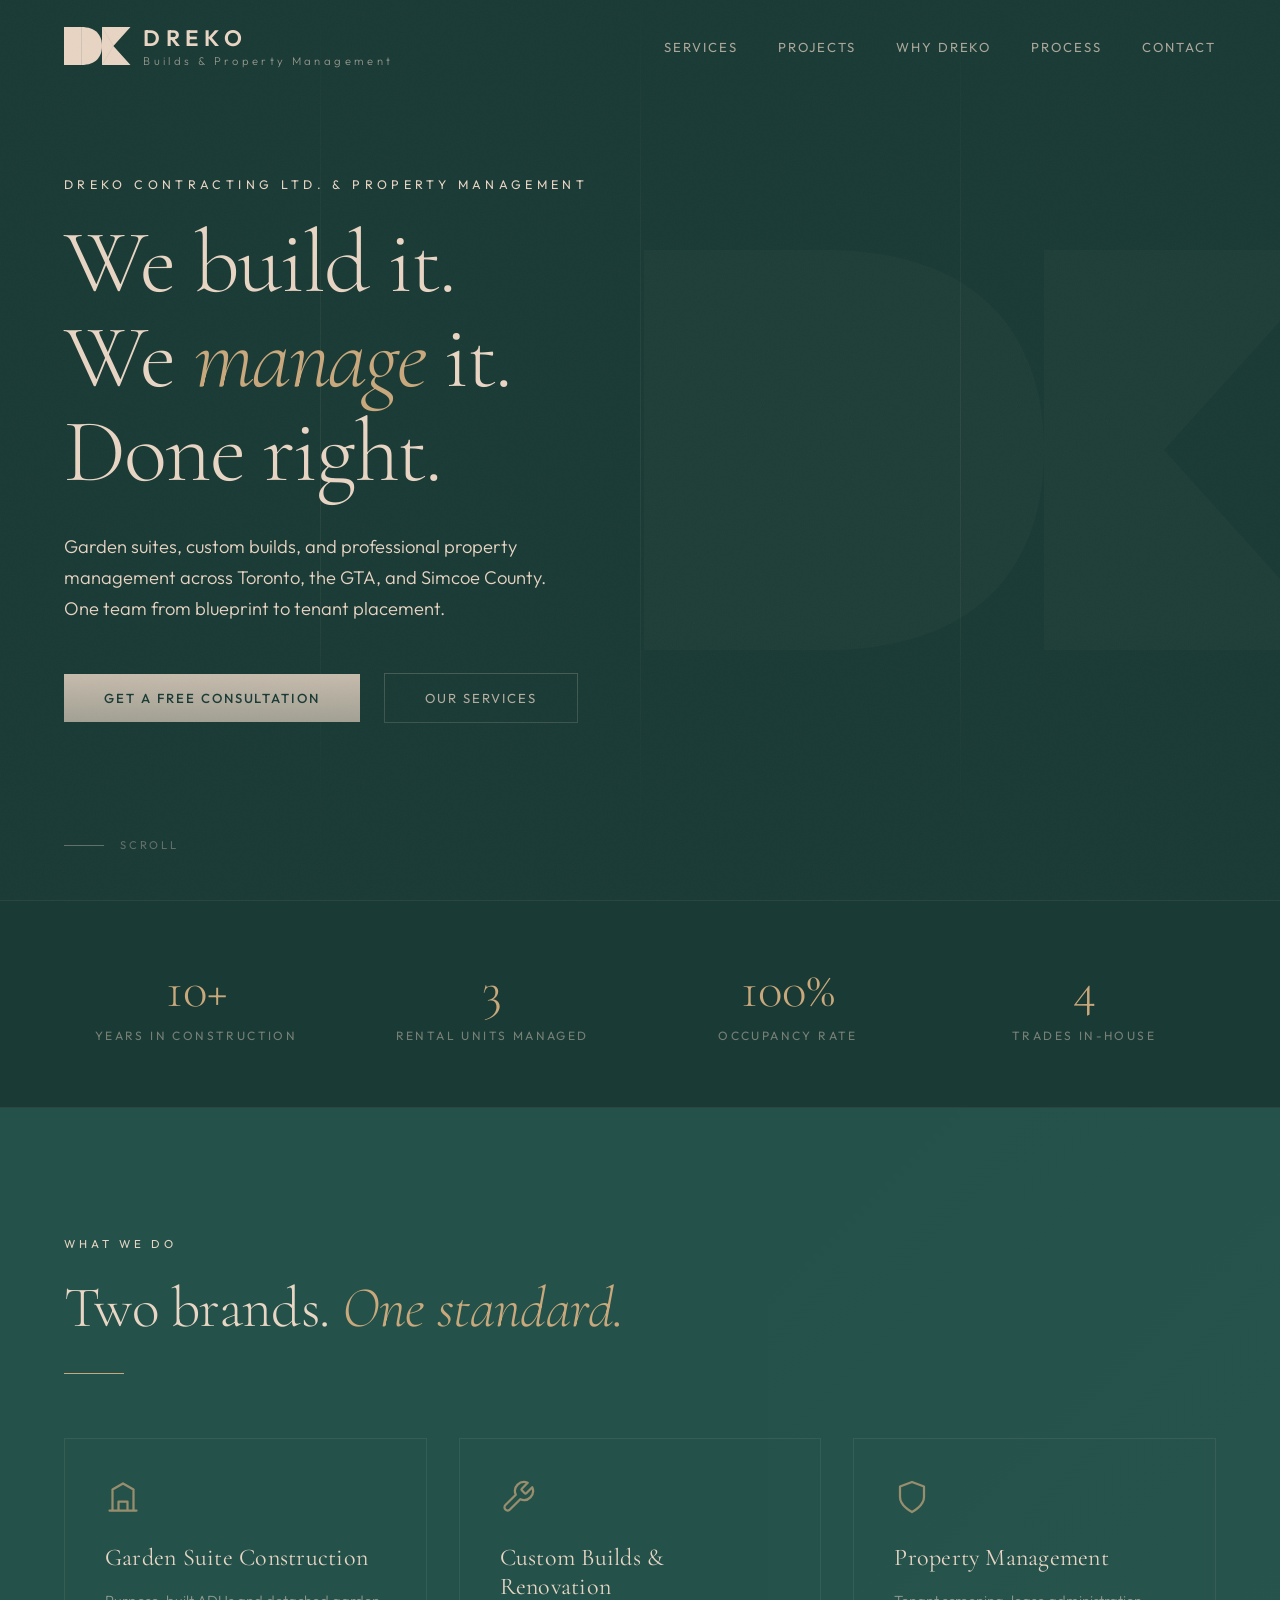
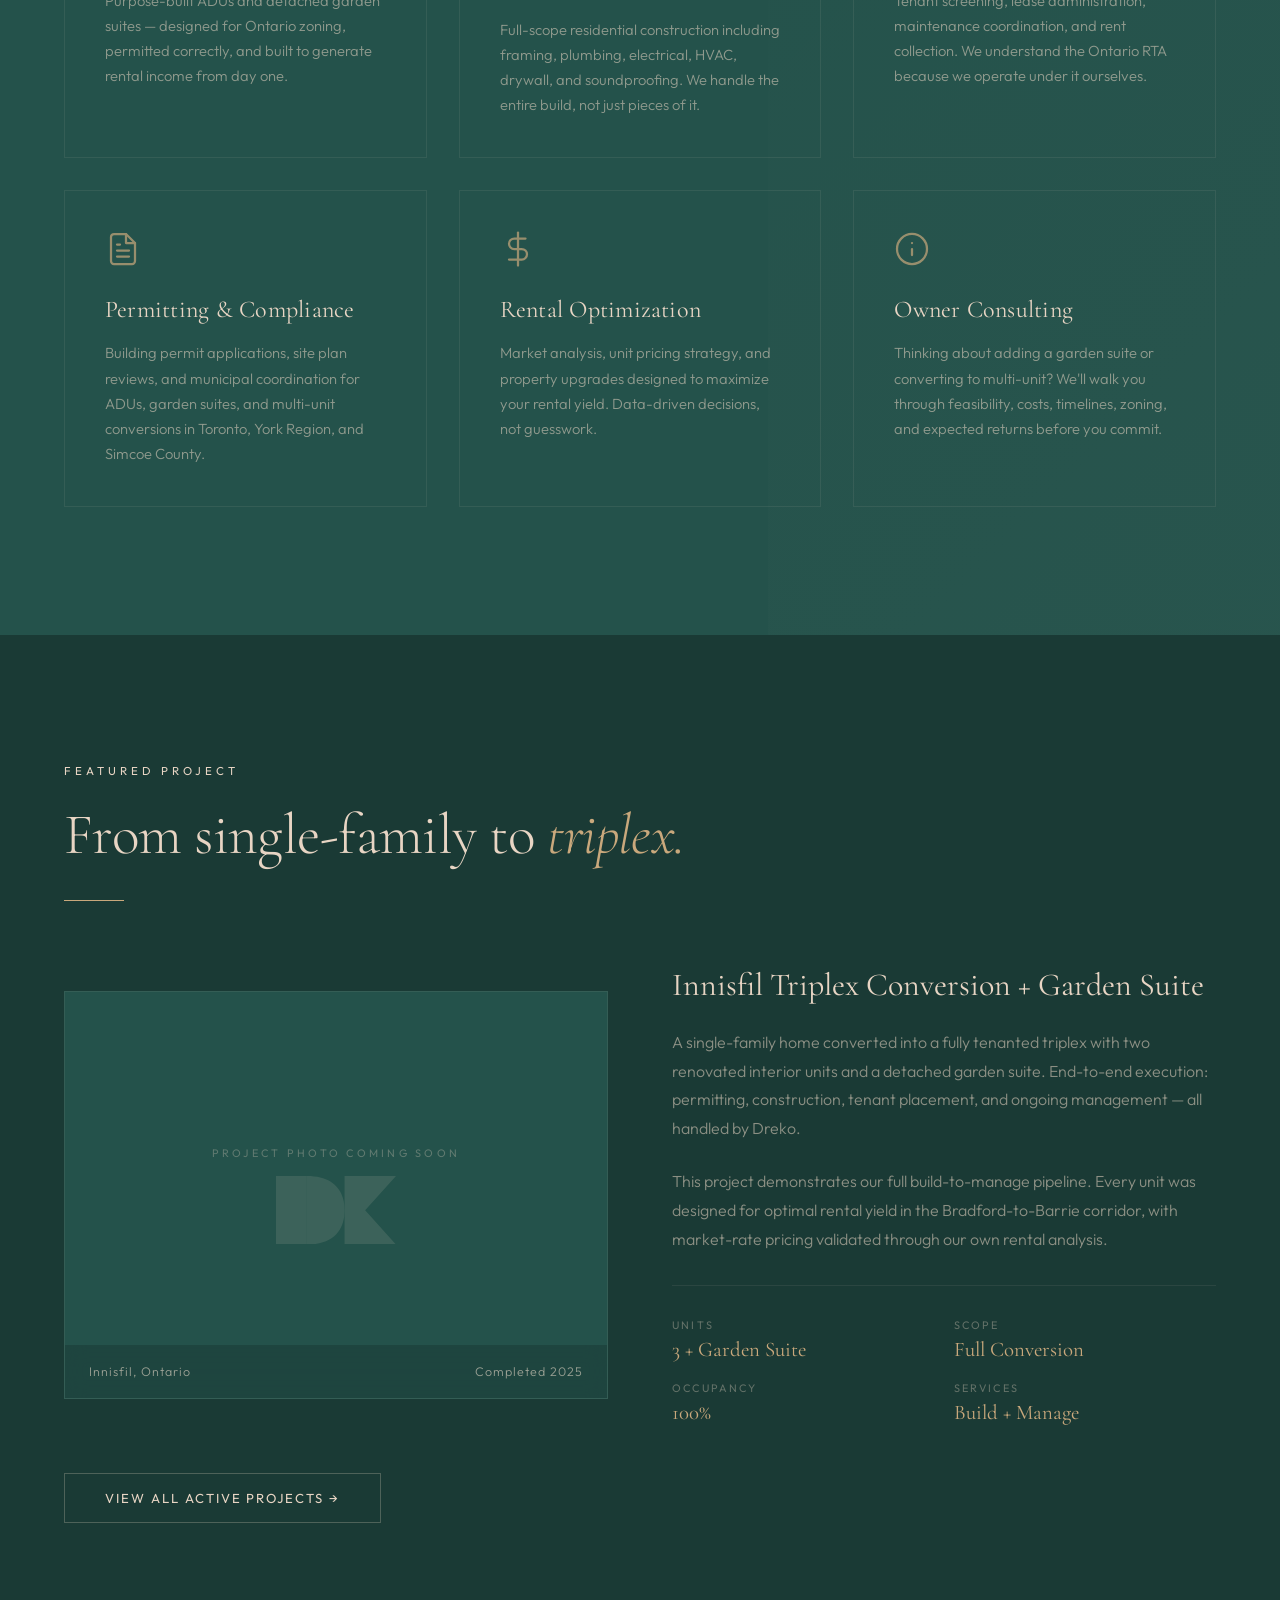
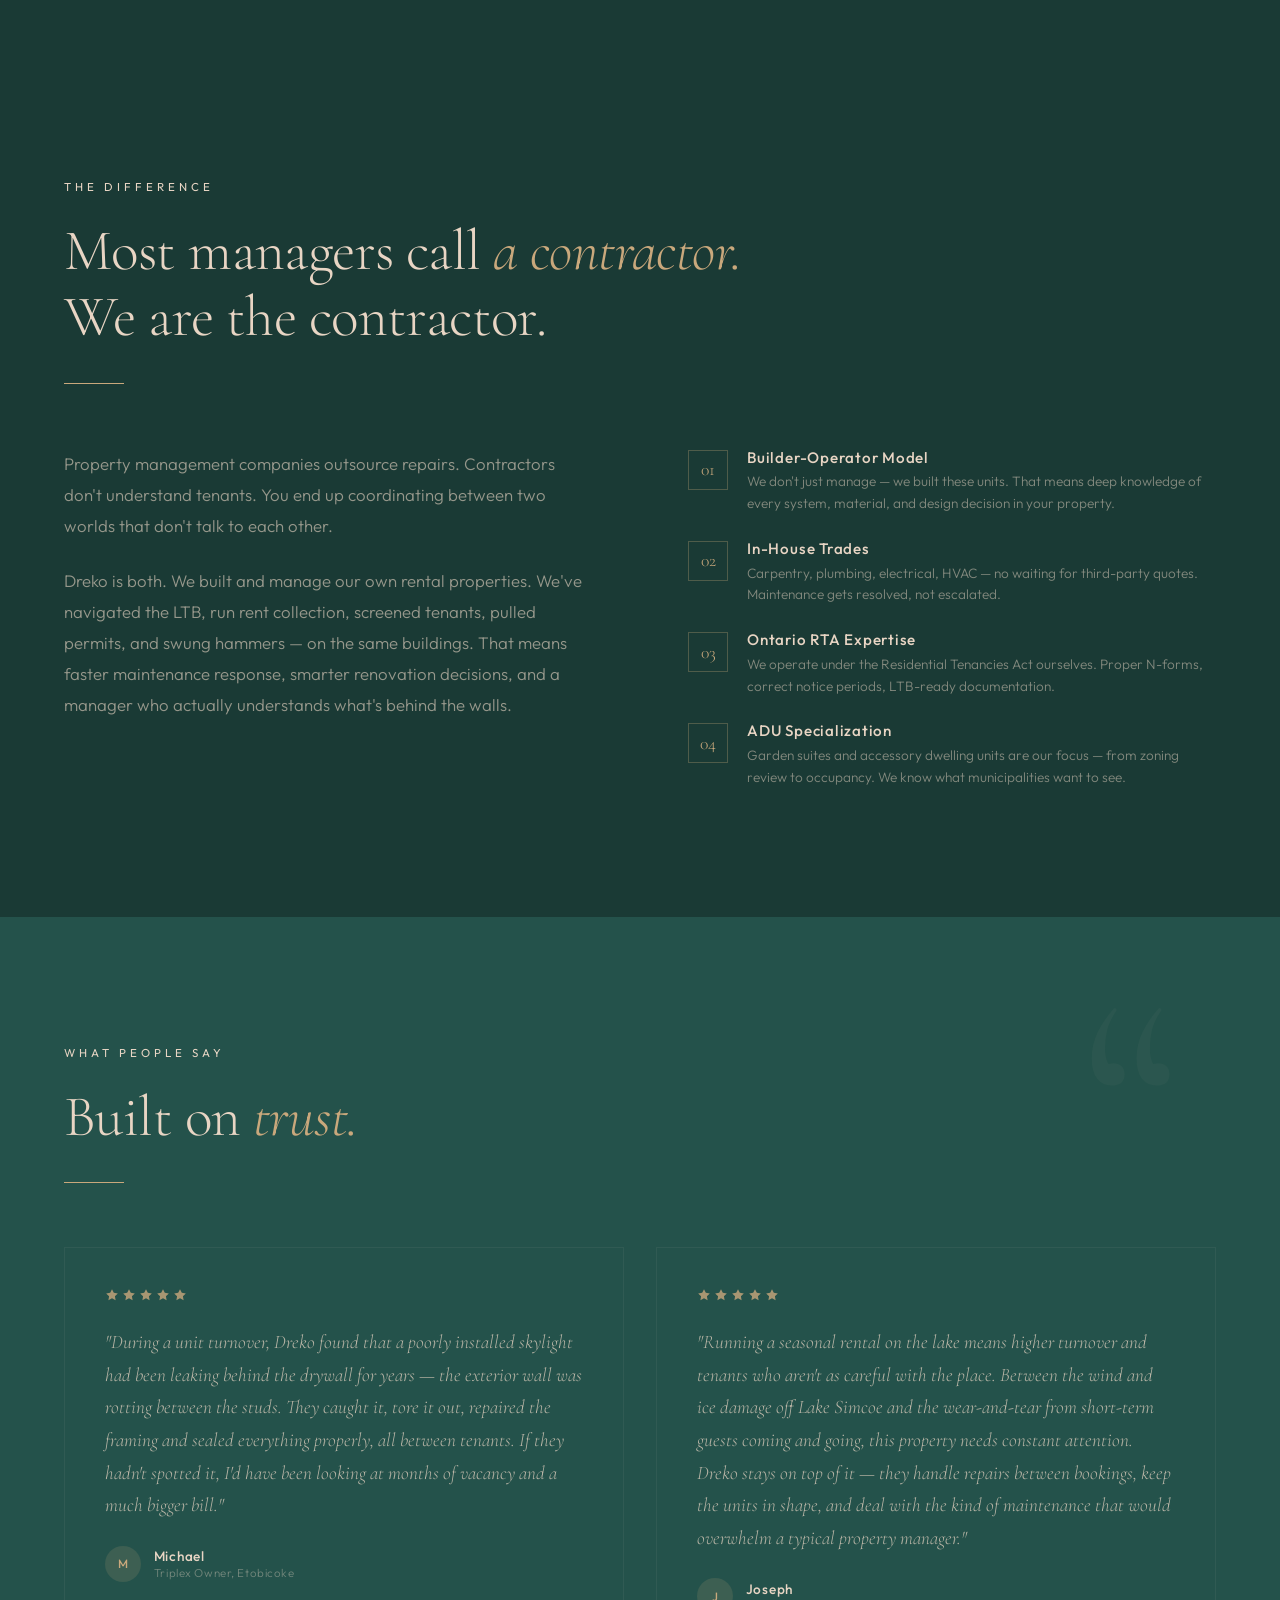
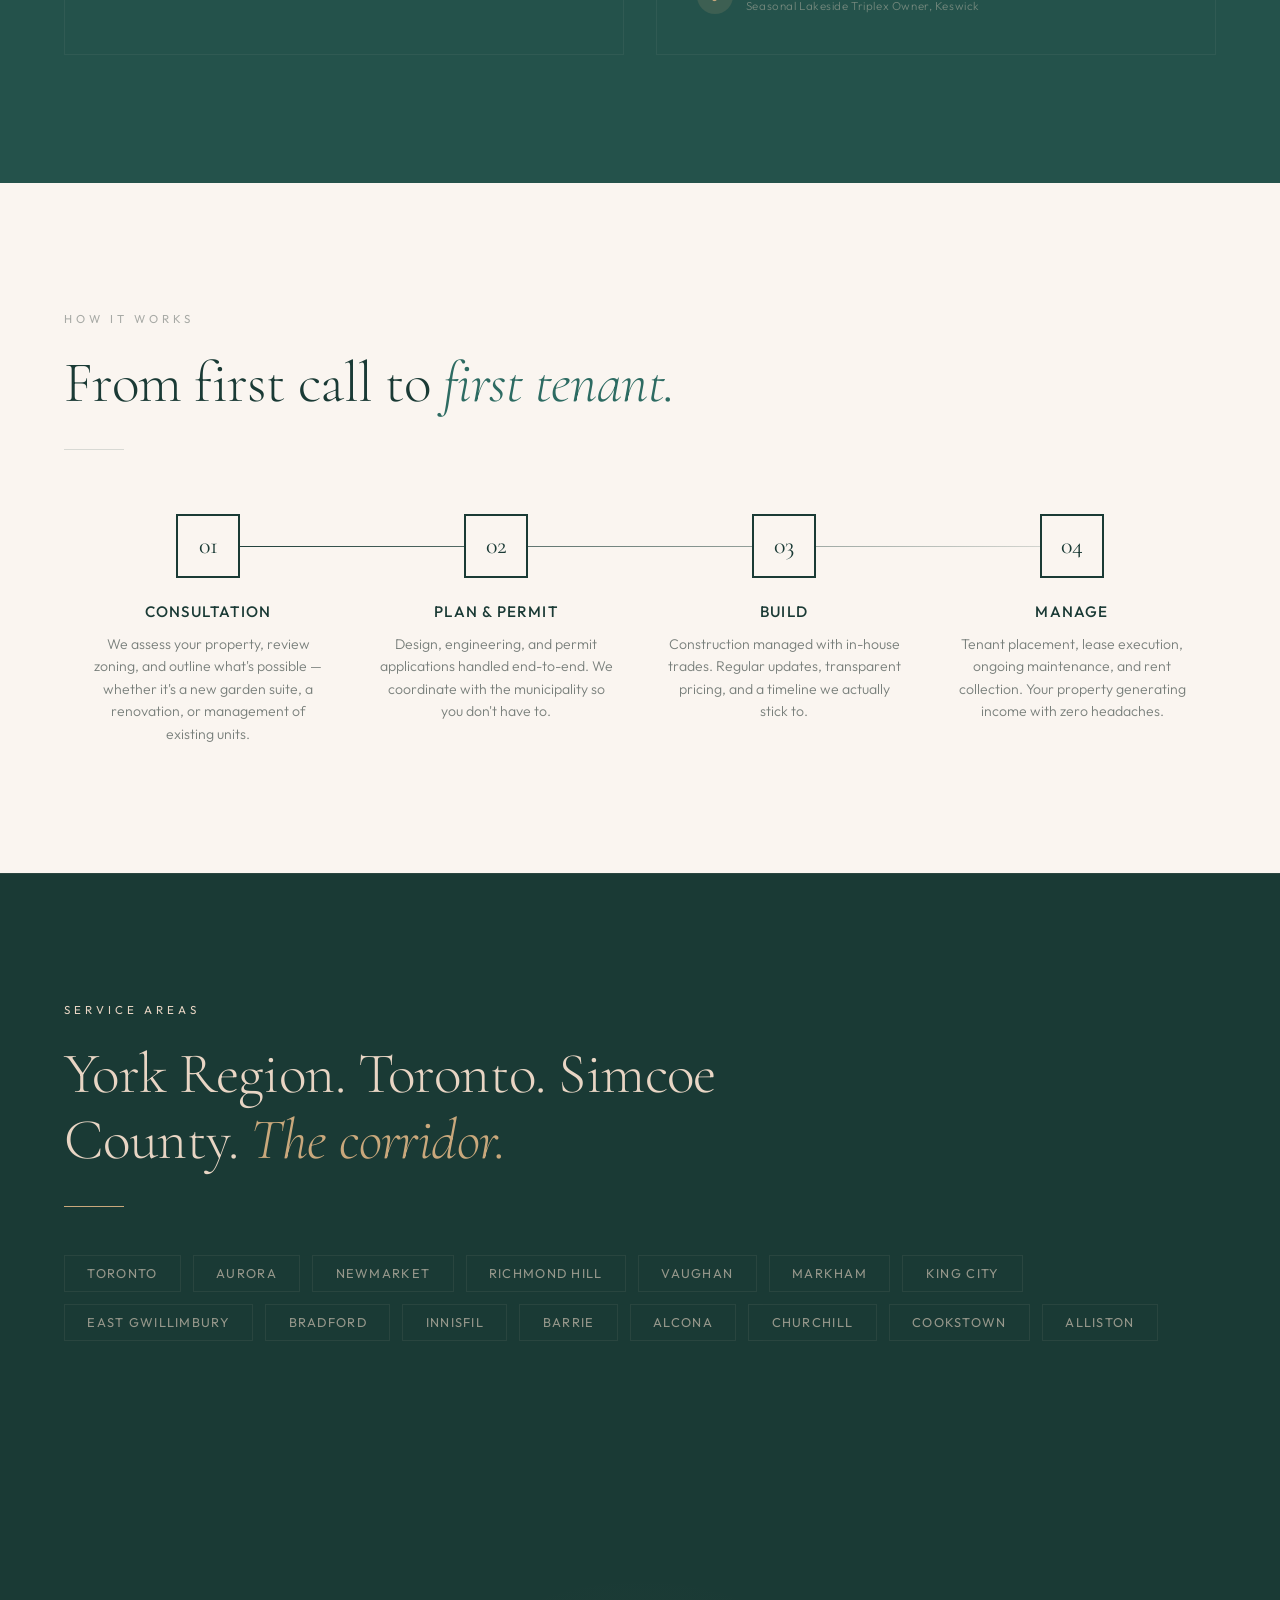
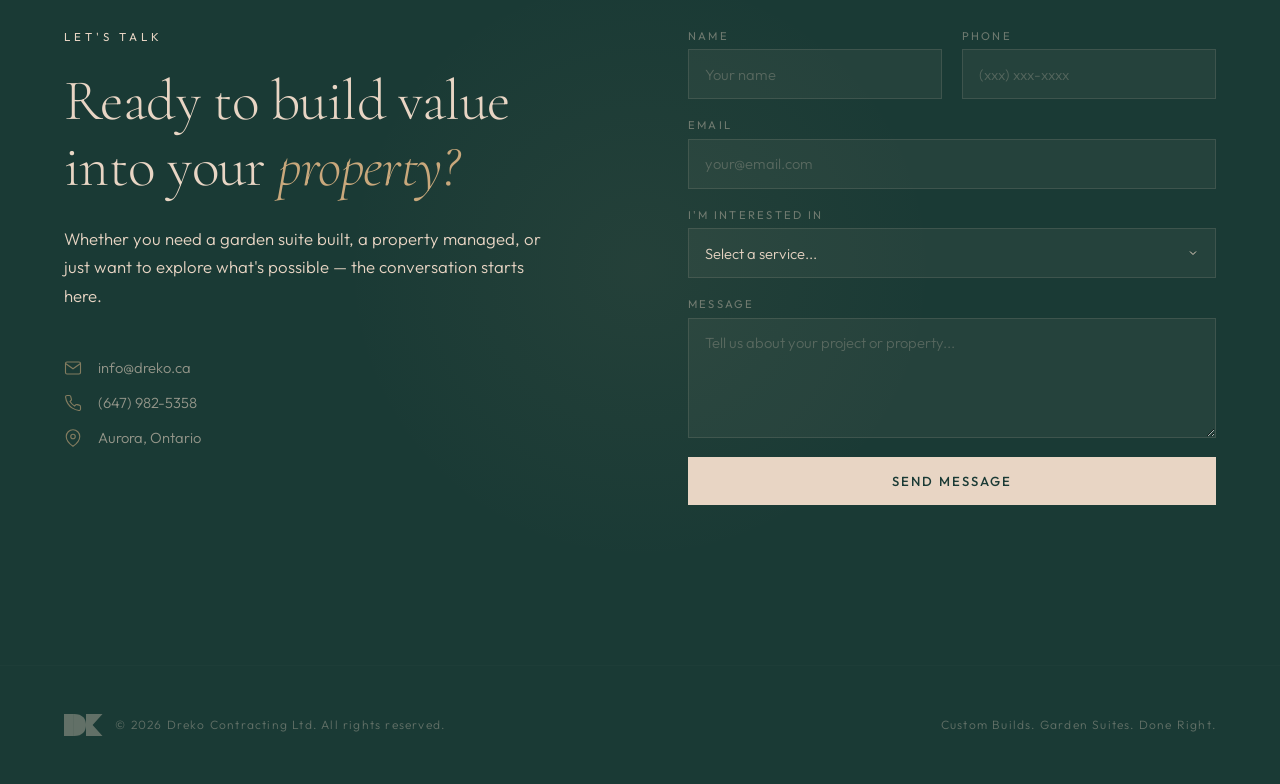
==== commit 9b6b3b4e: "Add files via upload" ====
--- a/index.html
+++ b/index.html
@@ -1056,10 +1056,10 @@
   </a>
   <ul class="nav-links">
     <li><a href="#services">Services</a></li>
-    <li><a href="#project">Projects</a></li>
+    <li><a href="projects.html">Projects</a></li>
     <li><a href="#why">Why Dreko</a></li>
     <li><a href="#process">Process</a></li>
-    <li><a href="#areas">Areas</a></li>
+    
     <li><a href="#contact">Contact</a></li>
   </ul>
   <button class="hamburger" id="hamburger" aria-label="Menu">
@@ -1070,10 +1070,10 @@
 <!-- Mobile Menu -->
 <div class="mobile-menu" id="mobileMenu">
   <a href="#services">Services</a>
-  <a href="#project">Projects</a>
+  <a href="projects.html">Projects</a>
   <a href="#why">Why Dreko</a>
   <a href="#process">Process</a>
-  <a href="#areas">Areas</a>
+  
   <a href="#contact">Contact</a>
 </div>
 
@@ -1207,9 +1207,10 @@
       </div>
     </div>
   </div>
+  <div style="margin-top: 3rem;" class="reveal reveal-delay-3">
+    <a href="projects.html" class="btn-ghost">View All Active Projects →</a>
+  </div>
 </section>
-
-<!-- WHY DREKO -->
 <section class="why-dreko" id="why">
   <p class="section-eyebrow reveal">The Difference</p>
   <h2 class="section-heading reveal reveal-delay-1">Most managers call <em>a contractor.</em><br>We are the contractor.</h2>
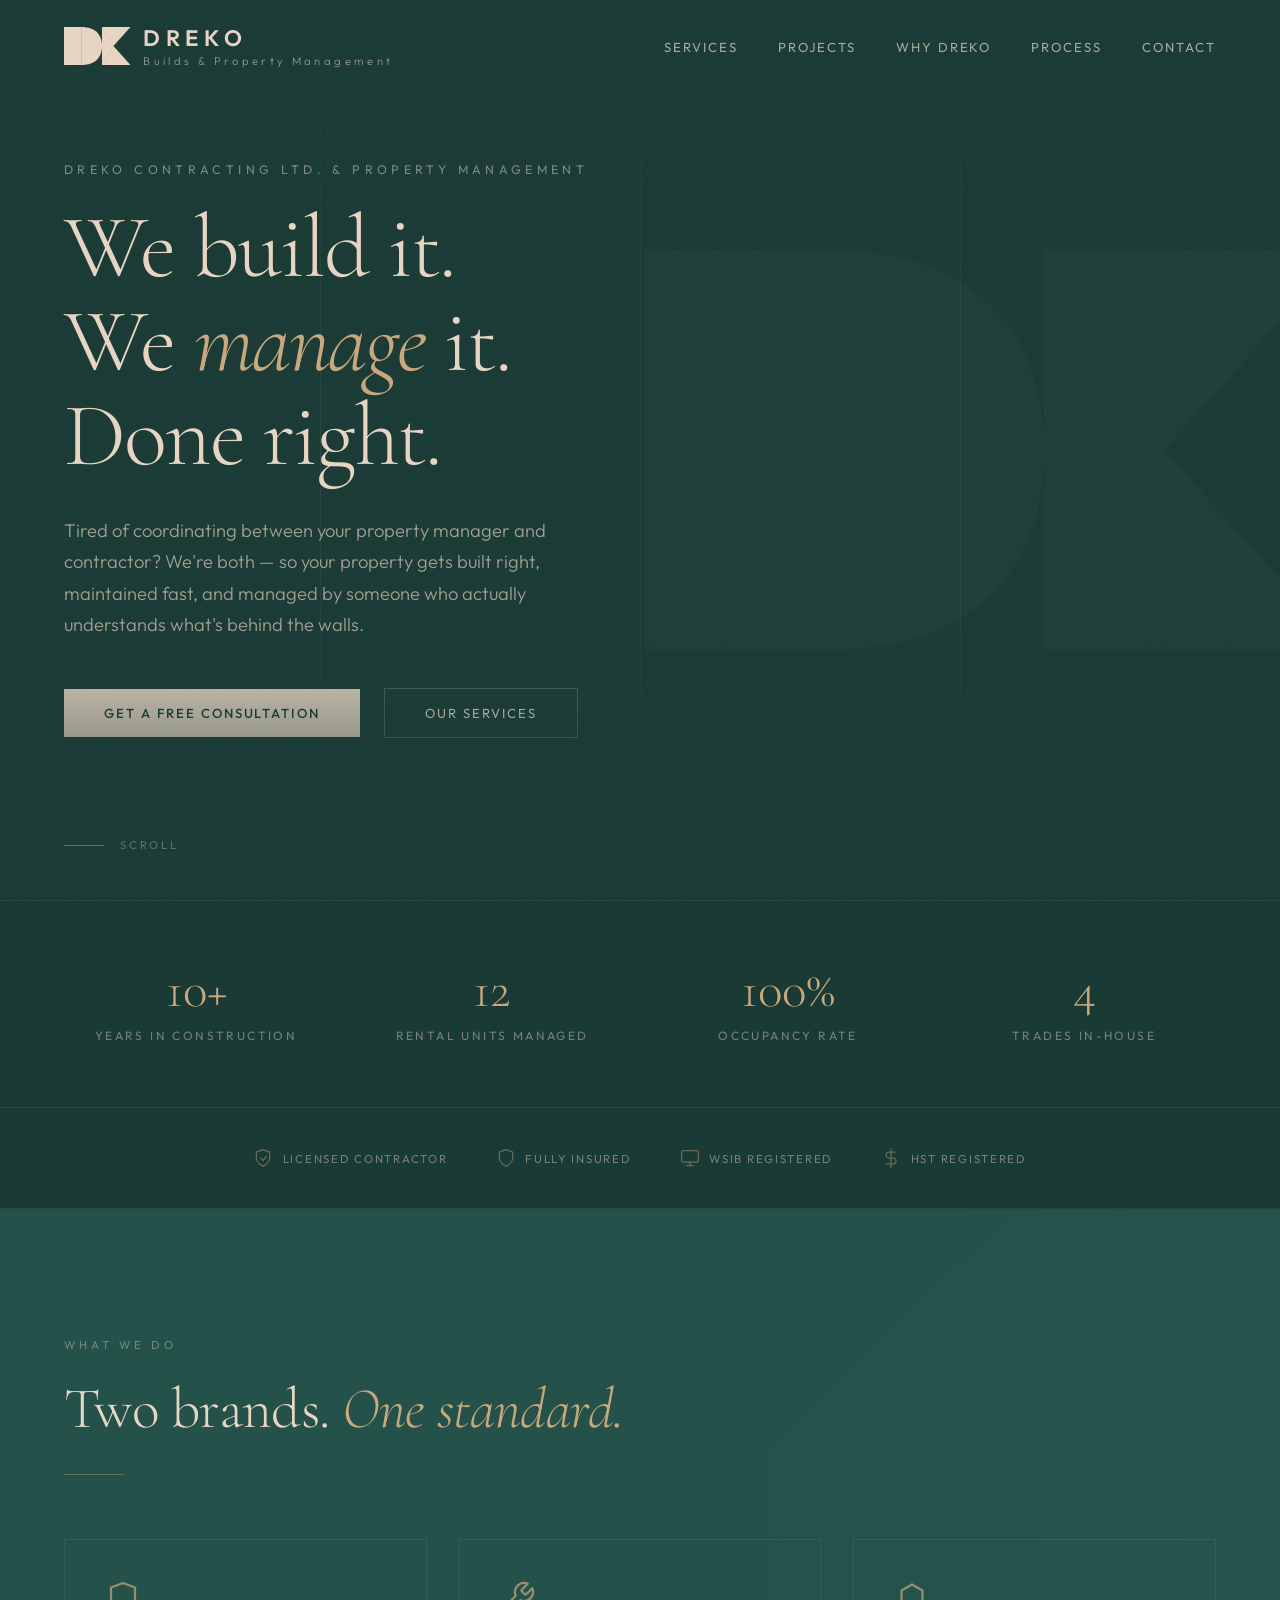
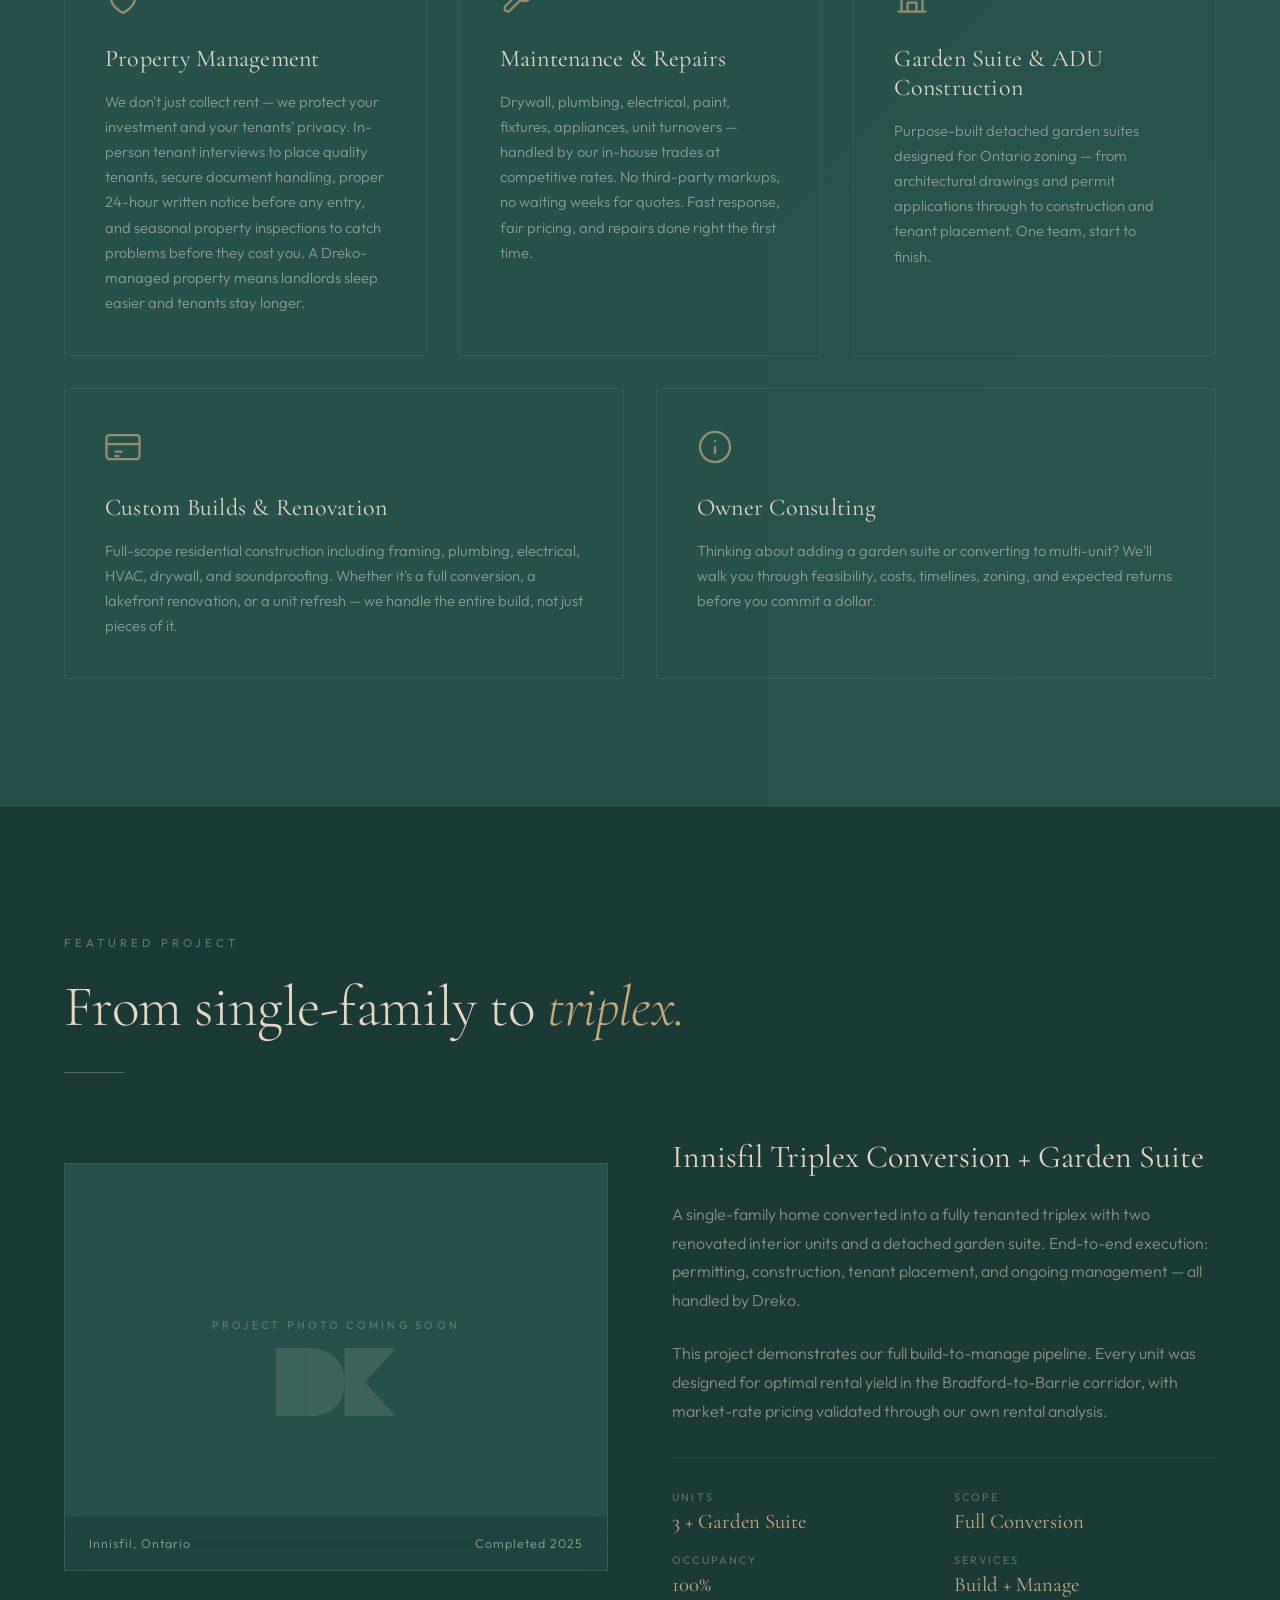
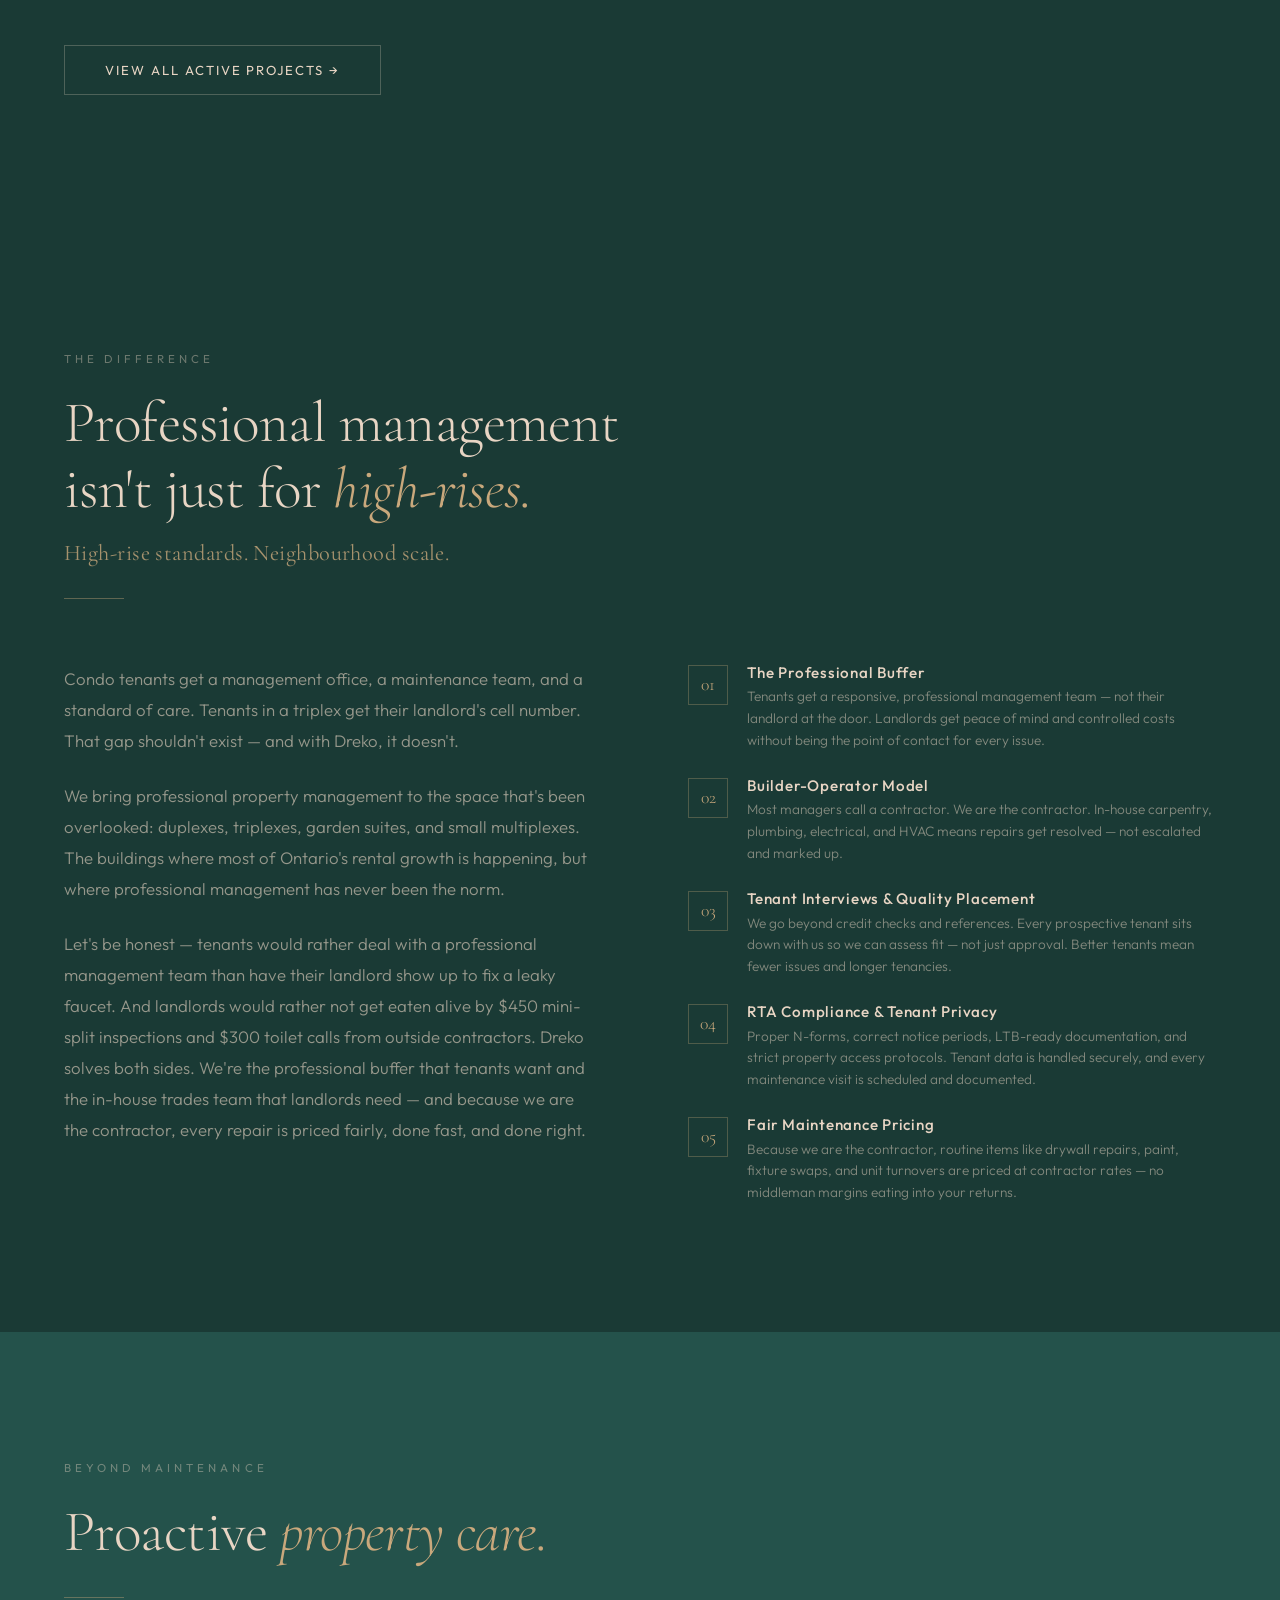
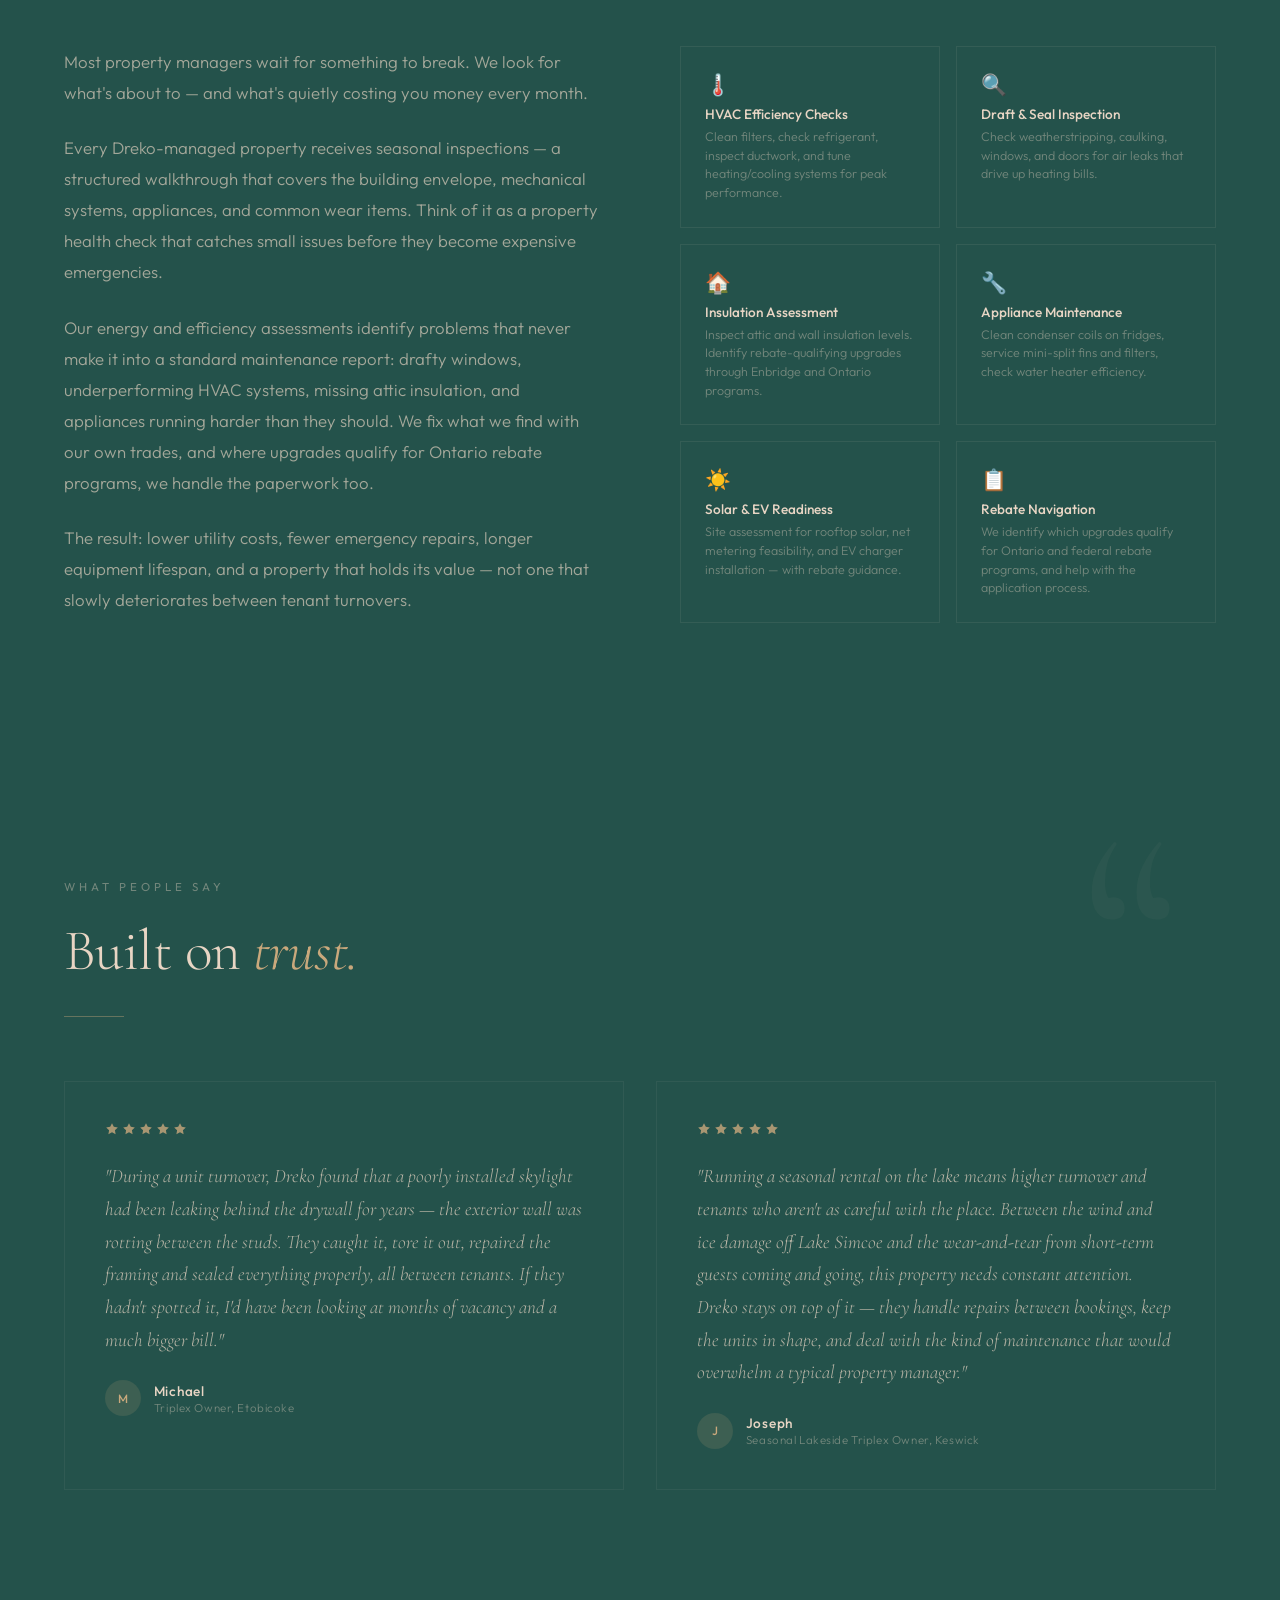
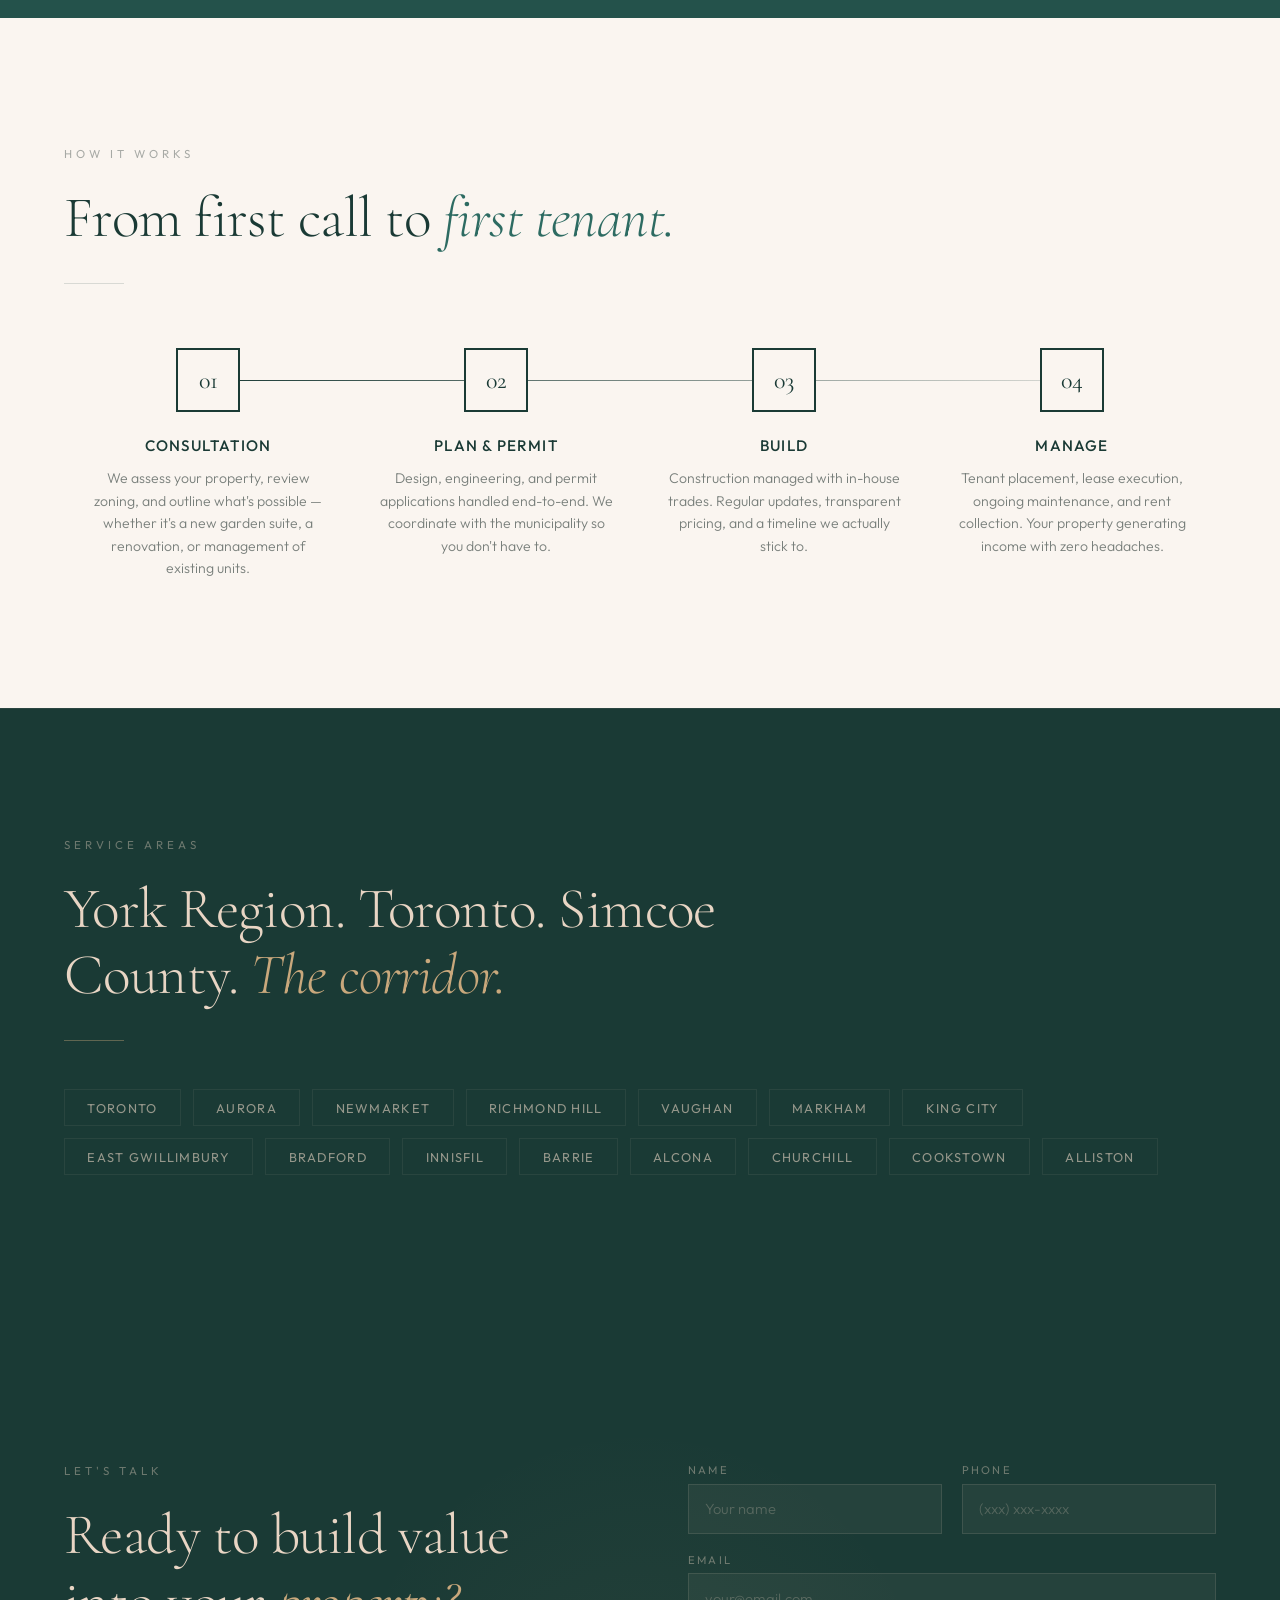
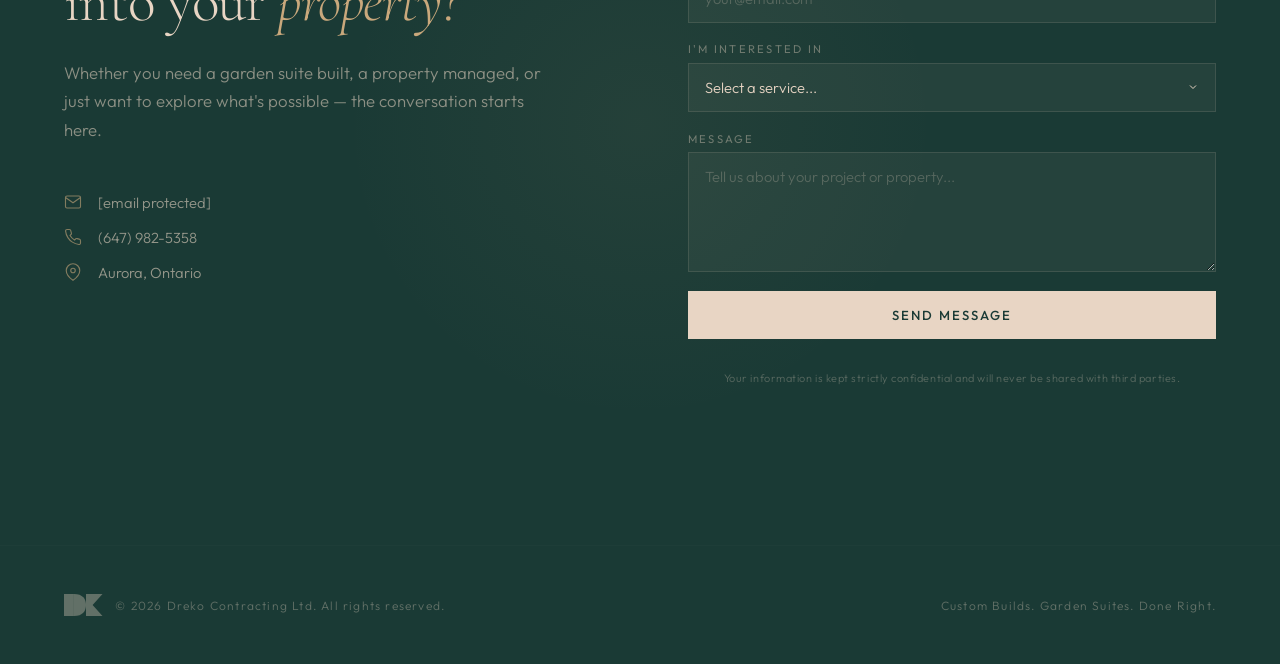
==== commit 2864a8ac: "Add files via upload" ====
--- a/index.html
+++ b/index.html
@@ -73,11 +73,15 @@
 
   /* ===== SCROLL REVEAL ===== */
   .reveal {
+    opacity: 1;
+    transform: translateY(0);
+    transition: opacity 0.9s cubic-bezier(0.16, 1, 0.3, 1), transform 0.9s cubic-bezier(0.16, 1, 0.3, 1);
+  }
+  .reveal-enabled .reveal {
     opacity: 0;
     transform: translateY(40px);
-    transition: opacity 0.9s cubic-bezier(0.16, 1, 0.3, 1), transform 0.9s cubic-bezier(0.16, 1, 0.3, 1);
-  }
-  .reveal.visible {
+  }
+  .reveal-enabled .reveal.visible {
     opacity: 1;
     transform: translateY(0);
   }
@@ -406,6 +410,40 @@
     font-weight: 400;
   }
 
+  /* ===== TRUST BADGES ===== */
+  .trust-bar {
+    padding: 2.5rem 4rem;
+    display: flex;
+    justify-content: center;
+    gap: 3rem;
+    flex-wrap: wrap;
+    border-bottom: 1px solid rgba(232,213,196,0.08);
+  }
+  .trust-badge {
+    display: flex;
+    align-items: center;
+    gap: 0.6rem;
+    opacity: 0.45;
+    transition: opacity 0.3s;
+  }
+  .trust-badge:hover { opacity: 0.7; }
+  .trust-badge svg {
+    width: 20px;
+    height: 20px;
+    stroke: var(--accent);
+    fill: none;
+    stroke-width: 1.5;
+    stroke-linecap: round;
+    stroke-linejoin: round;
+    min-width: 20px;
+  }
+  .trust-badge span {
+    font-size: 0.72rem;
+    letter-spacing: 0.15em;
+    text-transform: uppercase;
+    font-weight: 400;
+  }
+
   /* ===== SECTIONS GENERAL ===== */
   section { padding: 8rem 4rem; }
   .section-eyebrow {
@@ -450,15 +488,19 @@
   .services-grid {
     margin-top: 4rem;
     display: grid;
-    grid-template-columns: repeat(3, 1fr);
+    grid-template-columns: repeat(6, 1fr);
     gap: 2rem;
   }
   .service-card {
+    grid-column: span 2;
     padding: 2.5rem;
     border: 1px solid rgba(232,213,196,0.08);
     transition: border-color 0.4s, transform 0.4s, background 0.4s;
     position: relative;
     overflow: hidden;
+  }
+  .service-card:nth-child(n+4) {
+    grid-column: span 3;
   }
   .service-card::before {
     content: '';
@@ -974,6 +1016,46 @@
     gap: 0.8rem;
   }
 
+  /* ===== STICKY MOBILE CTA ===== */
+  .sticky-cta {
+    display: none;
+    position: fixed;
+    bottom: 0;
+    left: 0;
+    width: 100%;
+    z-index: 997;
+    padding: 0.8rem 1.5rem;
+    background: rgba(26, 58, 53, 0.97);
+    backdrop-filter: blur(20px);
+    border-top: 1px solid rgba(201,168,124,0.15);
+    gap: 0.8rem;
+    transform: translateY(100%);
+    transition: transform 0.4s cubic-bezier(0.16, 1, 0.3, 1);
+  }
+  .sticky-cta.visible {
+    transform: translateY(0);
+  }
+  .sticky-cta-btn {
+    flex: 1;
+    padding: 0.85rem 1rem;
+    text-align: center;
+    text-decoration: none;
+    font-family: 'Outfit', sans-serif;
+    font-size: 0.78rem;
+    font-weight: 500;
+    letter-spacing: 0.12em;
+    text-transform: uppercase;
+  }
+  .sticky-cta-primary {
+    background: var(--cream);
+    color: var(--deep-green);
+  }
+  .sticky-cta-secondary {
+    background: none;
+    border: 1px solid rgba(232,213,196,0.25);
+    color: var(--cream);
+  }
+
   /* ===== BACK TO TOP ===== */
   .back-to-top {
     position: fixed;
@@ -1011,10 +1093,13 @@
   /* ===== RESPONSIVE ===== */
   @media (max-width: 1024px) {
     .services-grid { grid-template-columns: repeat(2, 1fr); }
+    .service-card { grid-column: span 1; }
+    .service-card:nth-child(n+4) { grid-column: span 1; }
     .process-steps { grid-template-columns: repeat(2, 1fr); gap: 3rem; }
     .process-steps::before { display: none; }
     .why-grid { grid-template-columns: 1fr; gap: 3rem; }
     .featured-grid { grid-template-columns: 1fr; gap: 3rem; }
+    #proactive > div:last-child { grid-template-columns: 1fr !important; gap: 3rem !important; }
     .cta-layout { grid-template-columns: 1fr; gap: 3rem; }
     .testimonial-grid { grid-template-columns: 1fr; }
   }
@@ -1027,12 +1112,16 @@
     .hero { padding: 0 2rem; }
     .hero-watermark { width: 90vw; right: -20%; }
     .stats-bar { grid-template-columns: repeat(2, 1fr); padding: 3rem 2rem; }
+    .trust-bar { padding: 2rem; gap: 1.5rem; justify-content: center; }
     .services-grid { grid-template-columns: 1fr; }
+    .service-card { grid-column: span 1; }
+    .service-card:nth-child(n+4) { grid-column: span 1; }
     .process-steps { grid-template-columns: 1fr; gap: 2.5rem; }
     .hero-cta-row { flex-direction: column; align-items: flex-start; }
     .form-row { grid-template-columns: 1fr; }
     .scroll-indicator { display: none; }
-    footer { flex-direction: column; gap: 1rem; text-align: center; }
+    .sticky-cta { display: flex; }
+    footer { flex-direction: column; gap: 1rem; text-align: center; padding-bottom: 5rem; }
     .cta-section { padding: 5rem 2rem; }
   }
 </style>
@@ -1092,7 +1181,7 @@
 
   <p class="hero-eyebrow reveal">Dreko Contracting Ltd. &amp; Property Management</p>
   <h1 class="reveal reveal-delay-1">We build it.<br>We <em>manage</em> it.<br>Done right.</h1>
-  <p class="hero-sub reveal reveal-delay-2">Garden suites, custom builds, and professional property management across Toronto, the GTA, and Simcoe County. One team from blueprint to tenant placement.</p>
+  <p class="hero-sub reveal reveal-delay-2">Tired of coordinating between your property manager and contractor? We're both — so your property gets built right, maintained fast, and managed by someone who actually understands what's behind the walls.</p>
   <div class="hero-cta-row reveal reveal-delay-3">
     <a href="#contact" class="btn-primary">Get a Free Consultation</a>
     <a href="#services" class="btn-ghost">Our Services</a>
@@ -1107,20 +1196,40 @@
 <!-- STATS BAR -->
 <div class="stats-bar">
   <div class="stat-item reveal">
-    <div class="stat-number" data-target="10" data-suffix="+">0</div>
+    <div class="stat-number">10+</div>
     <div class="stat-label">Years in Construction</div>
   </div>
   <div class="stat-item reveal reveal-delay-1">
-    <div class="stat-number" data-target="3" data-suffix="">0</div>
+    <div class="stat-number">12</div>
     <div class="stat-label">Rental Units Managed</div>
   </div>
   <div class="stat-item reveal reveal-delay-2">
-    <div class="stat-number" data-target="100" data-suffix="%">0</div>
+    <div class="stat-number">100%</div>
     <div class="stat-label">Occupancy Rate</div>
   </div>
   <div class="stat-item reveal reveal-delay-3">
-    <div class="stat-number" data-target="4" data-suffix="">0</div>
+    <div class="stat-number">4</div>
     <div class="stat-label">Trades In-House</div>
+  </div>
+</div>
+
+<!-- TRUST BADGES -->
+<div class="trust-bar">
+  <div class="trust-badge">
+    <svg viewBox="0 0 24 24"><path d="M12 22s8-4 8-10V5l-8-3-8 3v7c0 6 8 10 8 10z"/><polyline points="9 12 12 15 16 10"/></svg>
+    <span>Licensed Contractor</span>
+  </div>
+  <div class="trust-badge">
+    <svg viewBox="0 0 24 24"><path d="M12 22s8-4 8-10V5l-8-3-8 3v7c0 6 8 10 8 10z"/></svg>
+    <span>Fully Insured</span>
+  </div>
+  <div class="trust-badge">
+    <svg viewBox="0 0 24 24"><rect x="2" y="3" width="20" height="14" rx="2"/><line x1="8" y1="21" x2="16" y2="21"/><line x1="12" y1="17" x2="12" y2="21"/></svg>
+    <span>WSIB Registered</span>
+  </div>
+  <div class="trust-badge">
+    <svg viewBox="0 0 24 24"><line x1="12" y1="1" x2="12" y2="23"/><path d="M17 5H9.5a3.5 3.5 0 0 0 0 7h5a3.5 3.5 0 0 1 0 7H6"/></svg>
+    <span>HST Registered</span>
   </div>
 </div>
 
@@ -1132,34 +1241,29 @@
 
   <div class="services-grid">
     <div class="service-card reveal">
-      <span class="service-icon"><svg viewBox="0 0 24 24"><path d="M3 21h18M5 21V7l7-4 7 4v14M9 21v-6h6v6"/></svg></span>
-      <h3>Garden Suite Construction</h3>
-      <p>Purpose-built ADUs and detached garden suites — designed for Ontario zoning, permitted correctly, and built to generate rental income from day one.</p>
+      <span class="service-icon"><svg viewBox="0 0 24 24"><path d="M12 22s8-4 8-10V5l-8-3-8 3v7c0 6 8 10 8 10z"/></svg></span>
+      <h3>Property Management</h3>
+      <p>We don't just collect rent — we protect your investment and your tenants' privacy. In-person tenant interviews to place quality tenants, secure document handling, proper 24-hour written notice before any entry, and seasonal property inspections to catch problems before they cost you. A Dreko-managed property means landlords sleep easier and tenants stay longer.</p>
     </div>
     <div class="service-card reveal reveal-delay-1">
       <span class="service-icon"><svg viewBox="0 0 24 24"><path d="M14.7 6.3a1 1 0 0 0 0 1.4l1.6 1.6a1 1 0 0 0 1.4 0l3.77-3.77a6 6 0 0 1-7.94 7.94l-6.91 6.91a2.12 2.12 0 0 1-3-3l6.91-6.91a6 6 0 0 1 7.94-7.94l-3.76 3.76z"/></svg></span>
+      <h3>Maintenance & Repairs</h3>
+      <p>Drywall, plumbing, electrical, paint, fixtures, appliances, unit turnovers — handled by our in-house trades at competitive rates. No third-party markups, no waiting weeks for quotes. Fast response, fair pricing, and repairs done right the first time.</p>
+    </div>
+    <div class="service-card reveal reveal-delay-2">
+      <span class="service-icon"><svg viewBox="0 0 24 24"><path d="M3 21h18M5 21V7l7-4 7 4v14M9 21v-6h6v6"/></svg></span>
+      <h3>Garden Suite & ADU Construction</h3>
+      <p>Purpose-built detached garden suites designed for Ontario zoning — from architectural drawings and permit applications through to construction and tenant placement. One team, start to finish.</p>
+    </div>
+    <div class="service-card reveal">
+      <span class="service-icon"><svg viewBox="0 0 24 24"><rect x="1" y="4" width="22" height="16" rx="2"/><line x1="1" y1="10" x2="23" y2="10"/><path d="M7 15h4M7 18h2"/></svg></span>
       <h3>Custom Builds & Renovation</h3>
-      <p>Full-scope residential construction including framing, plumbing, electrical, HVAC, drywall, and soundproofing. We handle the entire build, not just pieces of it.</p>
-    </div>
-    <div class="service-card reveal reveal-delay-2">
-      <span class="service-icon"><svg viewBox="0 0 24 24"><path d="M12 22s8-4 8-10V5l-8-3-8 3v7c0 6 8 10 8 10z"/></svg></span>
-      <h3>Property Management</h3>
-      <p>Tenant screening, lease administration, maintenance coordination, and rent collection. We understand the Ontario RTA because we operate under it ourselves.</p>
-    </div>
-    <div class="service-card reveal">
-      <span class="service-icon"><svg viewBox="0 0 24 24"><path d="M14 2H6a2 2 0 0 0-2 2v16a2 2 0 0 0 2 2h12a2 2 0 0 0 2-2V8z"/><polyline points="14 2 14 8 20 8"/><line x1="16" y1="13" x2="8" y2="13"/><line x1="16" y1="17" x2="8" y2="17"/><polyline points="10 9 9 9 8 9"/></svg></span>
-      <h3>Permitting & Compliance</h3>
-      <p>Building permit applications, site plan reviews, and municipal coordination for ADUs, garden suites, and multi-unit conversions in Toronto, York Region, and Simcoe County.</p>
+      <p>Full-scope residential construction including framing, plumbing, electrical, HVAC, drywall, and soundproofing. Whether it's a full conversion, a lakefront renovation, or a unit refresh — we handle the entire build, not just pieces of it.</p>
     </div>
     <div class="service-card reveal reveal-delay-1">
-      <span class="service-icon"><svg viewBox="0 0 24 24"><line x1="12" y1="1" x2="12" y2="23"/><path d="M17 5H9.5a3.5 3.5 0 0 0 0 7h5a3.5 3.5 0 0 1 0 7H6"/></svg></span>
-      <h3>Rental Optimization</h3>
-      <p>Market analysis, unit pricing strategy, and property upgrades designed to maximize your rental yield. Data-driven decisions, not guesswork.</p>
-    </div>
-    <div class="service-card reveal reveal-delay-2">
       <span class="service-icon"><svg viewBox="0 0 24 24"><circle cx="12" cy="12" r="10"/><line x1="12" y1="16" x2="12" y2="12"/><line x1="12" y1="8" x2="12.01" y2="8"/></svg></span>
       <h3>Owner Consulting</h3>
-      <p>Thinking about adding a garden suite or converting to multi-unit? We'll walk you through feasibility, costs, timelines, zoning, and expected returns before you commit.</p>
+      <p>Thinking about adding a garden suite or converting to multi-unit? We'll walk you through feasibility, costs, timelines, zoning, and expected returns before you commit a dollar.</p>
     </div>
   </div>
 </section>
@@ -1213,44 +1317,111 @@
 </section>
 <section class="why-dreko" id="why">
   <p class="section-eyebrow reveal">The Difference</p>
-  <h2 class="section-heading reveal reveal-delay-1">Most managers call <em>a contractor.</em><br>We are the contractor.</h2>
-  <div class="divider reveal reveal-delay-2"></div>
+  <h2 class="section-heading reveal reveal-delay-1">Professional management<br>isn't just for <em>high-rises.</em></h2>
+  <p class="reveal reveal-delay-2" style="font-family: 'Cormorant Garamond', serif; font-size: 1.4rem; font-weight: 400; color: var(--accent); letter-spacing: 0.02em; margin-top: 1rem; opacity: 0.8;">High-rise standards. Neighbourhood scale.</p>
+  <div class="divider reveal reveal-delay-3"></div>
 
   <div class="why-grid">
     <div class="why-text reveal">
-      <p>Property management companies outsource repairs. Contractors don't understand tenants. You end up coordinating between two worlds that don't talk to each other.</p>
-      <p>Dreko is both. We built and manage our own rental properties. We've navigated the LTB, run rent collection, screened tenants, pulled permits, and swung hammers — on the same buildings. That means faster maintenance response, smarter renovation decisions, and a manager who actually understands what's behind the walls.</p>
+      <p>Condo tenants get a management office, a maintenance team, and a standard of care. Tenants in a triplex get their landlord's cell number. That gap shouldn't exist — and with Dreko, it doesn't.</p>
+      <p>We bring professional property management to the space that's been overlooked: duplexes, triplexes, garden suites, and small multiplexes. The buildings where most of Ontario's rental growth is happening, but where professional management has never been the norm.</p>
+      <p>Let's be honest — tenants would rather deal with a professional management team than have their landlord show up to fix a leaky faucet. And landlords would rather not get eaten alive by $450 mini-split inspections and $300 toilet calls from outside contractors. Dreko solves both sides. We're the professional buffer that tenants want and the in-house trades team that landlords need — and because we are the contractor, every repair is priced fairly, done fast, and done right.</p>
     </div>
     <ul class="why-list reveal reveal-delay-1">
       <li>
         <div class="why-list-marker">01</div>
         <div class="why-list-content">
-          <h4>Builder-Operator Model</h4>
-          <p>We don't just manage — we built these units. That means deep knowledge of every system, material, and design decision in your property.</p>
+          <h4>The Professional Buffer</h4>
+          <p>Tenants get a responsive, professional management team — not their landlord at the door. Landlords get peace of mind and controlled costs without being the point of contact for every issue.</p>
         </div>
       </li>
       <li>
         <div class="why-list-marker">02</div>
         <div class="why-list-content">
-          <h4>In-House Trades</h4>
-          <p>Carpentry, plumbing, electrical, HVAC — no waiting for third-party quotes. Maintenance gets resolved, not escalated.</p>
+          <h4>Builder-Operator Model</h4>
+          <p>Most managers call a contractor. We are the contractor. In-house carpentry, plumbing, electrical, and HVAC means repairs get resolved — not escalated and marked up.</p>
         </div>
       </li>
       <li>
         <div class="why-list-marker">03</div>
         <div class="why-list-content">
-          <h4>Ontario RTA Expertise</h4>
-          <p>We operate under the Residential Tenancies Act ourselves. Proper N-forms, correct notice periods, LTB-ready documentation.</p>
+          <h4>Tenant Interviews & Quality Placement</h4>
+          <p>We go beyond credit checks and references. Every prospective tenant sits down with us so we can assess fit — not just approval. Better tenants mean fewer issues and longer tenancies.</p>
         </div>
       </li>
       <li>
         <div class="why-list-marker">04</div>
         <div class="why-list-content">
-          <h4>ADU Specialization</h4>
-          <p>Garden suites and accessory dwelling units are our focus — from zoning review to occupancy. We know what municipalities want to see.</p>
+          <h4>RTA Compliance & Tenant Privacy</h4>
+          <p>Proper N-forms, correct notice periods, LTB-ready documentation, and strict property access protocols. Tenant data is handled securely, and every maintenance visit is scheduled and documented.</p>
+        </div>
+      </li>
+      <li>
+        <div class="why-list-marker">05</div>
+        <div class="why-list-content">
+          <h4>Fair Maintenance Pricing</h4>
+          <p>Because we are the contractor, routine items like drywall repairs, paint, fixture swaps, and unit turnovers are priced at contractor rates — no middleman margins eating into your returns.</p>
         </div>
       </li>
     </ul>
+  </div>
+</section>
+
+<!-- PROACTIVE PROPERTY CARE -->
+<section class="proactive" id="proactive" style="background: var(--green-mid); position: relative;">
+  <p class="section-eyebrow reveal">Beyond Maintenance</p>
+  <h2 class="section-heading reveal reveal-delay-1">Proactive <em>property care.</em></h2>
+  <div class="divider reveal reveal-delay-2"></div>
+
+  <div style="display: grid; grid-template-columns: 1fr 1fr; gap: 5rem; margin-top: 3rem; align-items: start;">
+    <div class="reveal">
+      <p style="font-size: 1.05rem; line-height: 1.85; opacity: 0.65; margin-bottom: 1.5rem;">Most property managers wait for something to break. We look for what's about to — and what's quietly costing you money every month.</p>
+      <p style="font-size: 1.05rem; line-height: 1.85; opacity: 0.65; margin-bottom: 1.5rem;">Every Dreko-managed property receives seasonal inspections — a structured walkthrough that covers the building envelope, mechanical systems, appliances, and common wear items. Think of it as a property health check that catches small issues before they become expensive emergencies.</p>
+      <p style="font-size: 1.05rem; line-height: 1.85; opacity: 0.65; margin-bottom: 1.5rem;">Our energy and efficiency assessments identify problems that never make it into a standard maintenance report: drafty windows, underperforming HVAC systems, missing attic insulation, and appliances running harder than they should. We fix what we find with our own trades, and where upgrades qualify for Ontario rebate programs, we handle the paperwork too.</p>
+      <p style="font-size: 1.05rem; line-height: 1.85; opacity: 0.65;">The result: lower utility costs, fewer emergency repairs, longer equipment lifespan, and a property that holds its value — not one that slowly deteriorates between tenant turnovers.</p>
+    </div>
+
+    <div class="reveal reveal-delay-1">
+      <div style="display: grid; grid-template-columns: 1fr 1fr; gap: 1rem;">
+
+        <div style="padding: 1.5rem; border: 1px solid rgba(232,213,196,0.08);">
+          <div style="font-size: 1.3rem; margin-bottom: 0.5rem;">🌡️</div>
+          <h4 style="font-family: 'Outfit', sans-serif; font-weight: 500; font-size: 0.85rem; margin-bottom: 0.3rem;">HVAC Efficiency Checks</h4>
+          <p style="font-size: 0.78rem; line-height: 1.5; opacity: 0.4;">Clean filters, check refrigerant, inspect ductwork, and tune heating/cooling systems for peak performance.</p>
+        </div>
+
+        <div style="padding: 1.5rem; border: 1px solid rgba(232,213,196,0.08);">
+          <div style="font-size: 1.3rem; margin-bottom: 0.5rem;">🔍</div>
+          <h4 style="font-family: 'Outfit', sans-serif; font-weight: 500; font-size: 0.85rem; margin-bottom: 0.3rem;">Draft & Seal Inspection</h4>
+          <p style="font-size: 0.78rem; line-height: 1.5; opacity: 0.4;">Check weatherstripping, caulking, windows, and doors for air leaks that drive up heating bills.</p>
+        </div>
+
+        <div style="padding: 1.5rem; border: 1px solid rgba(232,213,196,0.08);">
+          <div style="font-size: 1.3rem; margin-bottom: 0.5rem;">🏠</div>
+          <h4 style="font-family: 'Outfit', sans-serif; font-weight: 500; font-size: 0.85rem; margin-bottom: 0.3rem;">Insulation Assessment</h4>
+          <p style="font-size: 0.78rem; line-height: 1.5; opacity: 0.4;">Inspect attic and wall insulation levels. Identify rebate-qualifying upgrades through Enbridge and Ontario programs.</p>
+        </div>
+
+        <div style="padding: 1.5rem; border: 1px solid rgba(232,213,196,0.08);">
+          <div style="font-size: 1.3rem; margin-bottom: 0.5rem;">🔧</div>
+          <h4 style="font-family: 'Outfit', sans-serif; font-weight: 500; font-size: 0.85rem; margin-bottom: 0.3rem;">Appliance Maintenance</h4>
+          <p style="font-size: 0.78rem; line-height: 1.5; opacity: 0.4;">Clean condenser coils on fridges, service mini-split fins and filters, check water heater efficiency.</p>
+        </div>
+
+        <div style="padding: 1.5rem; border: 1px solid rgba(232,213,196,0.08);">
+          <div style="font-size: 1.3rem; margin-bottom: 0.5rem;">☀️</div>
+          <h4 style="font-family: 'Outfit', sans-serif; font-weight: 500; font-size: 0.85rem; margin-bottom: 0.3rem;">Solar & EV Readiness</h4>
+          <p style="font-size: 0.78rem; line-height: 1.5; opacity: 0.4;">Site assessment for rooftop solar, net metering feasibility, and EV charger installation — with rebate guidance.</p>
+        </div>
+
+        <div style="padding: 1.5rem; border: 1px solid rgba(232,213,196,0.08);">
+          <div style="font-size: 1.3rem; margin-bottom: 0.5rem;">📋</div>
+          <h4 style="font-family: 'Outfit', sans-serif; font-weight: 500; font-size: 0.85rem; margin-bottom: 0.3rem;">Rebate Navigation</h4>
+          <p style="font-size: 0.78rem; line-height: 1.5; opacity: 0.4;">We identify which upgrades qualify for Ontario and federal rebate programs, and help with the application process.</p>
+        </div>
+
+      </div>
+    </div>
   </div>
 </section>
 
@@ -1362,7 +1533,7 @@
       <div class="cta-contact-details reveal reveal-delay-3">
         <div class="cta-contact-item">
           <svg viewBox="0 0 24 24"><path d="M4 4h16c1.1 0 2 .9 2 2v12c0 1.1-.9 2-2 2H4c-1.1 0-2-.9-2-2V6c0-1.1.9-2 2-2z"/><polyline points="22,6 12,13 2,6"/></svg>
-          <a href="mailto:info@dreko.ca">info@dreko.ca</a>
+          <a href="/cdn-cgi/l/email-protection#d3babdb5bc93b7a1b6b8bcfdb0b2"><span class="__cf_email__" data-cfemail="741d1a121b341006111f1b5a1715">[email&#160;protected]</span></a>
         </div>
         <div class="cta-contact-item">
           <svg viewBox="0 0 24 24"><path d="M22 16.92v3a2 2 0 0 1-2.18 2 19.79 19.79 0 0 1-8.63-3.07 19.5 19.5 0 0 1-6-6 19.79 19.79 0 0 1-3.07-8.67A2 2 0 0 1 4.11 2h3a2 2 0 0 1 2 1.72 12.84 12.84 0 0 0 .7 2.81 2 2 0 0 1-.45 2.11L8.09 9.91a16 16 0 0 0 6 6l1.27-1.27a2 2 0 0 1 2.11-.45 12.84 12.84 0 0 0 2.81.7A2 2 0 0 1 22 16.92z"/></svg>
@@ -1405,6 +1576,7 @@
         <textarea placeholder="Tell us about your project or property..."></textarea>
       </div>
       <a href="mailto:info@dreko.ca" class="btn-primary" style="text-align: center;">Send Message</a>
+      <p style="font-size: 0.68rem; opacity: 0.3; text-align: center; margin-top: 0.8rem; letter-spacing: 0.05em;">Your information is kept strictly confidential and will never be shared with third parties.</p>
     </div>
   </div>
 </section>
@@ -1422,21 +1594,29 @@
   <span>Custom Builds. Garden Suites. Done Right.</span>
 </footer>
 
+<!-- Sticky Mobile CTA -->
+<div class="sticky-cta" id="stickyCta">
+  <a href="tel:+16479825358" class="sticky-cta-btn sticky-cta-secondary">Call Now</a>
+  <a href="#contact" class="sticky-cta-btn sticky-cta-primary">Free Consultation</a>
+</div>
+
 <!-- Back to Top -->
 <div class="back-to-top" id="backToTop">
   <svg viewBox="0 0 24 24"><polyline points="18 15 12 9 6 15"/></svg>
 </div>
 
 <!-- SCRIPTS -->
-<script>
+<script data-cfasync="false" src="/cdn-cgi/scripts/5c5dd728/cloudflare-static/email-decode.min.js"></script><script>
   // Nav scroll
   const nav = document.getElementById('nav');
   const backToTop = document.getElementById('backToTop');
+  const stickyCta = document.getElementById('stickyCta');
 
   window.addEventListener('scroll', () => {
     const y = window.scrollY;
     nav.classList.toggle('scrolled', y > 60);
     backToTop.classList.toggle('visible', y > 600);
+    if (stickyCta) stickyCta.classList.toggle('visible', y > 400);
   });
 
   backToTop.addEventListener('click', () => {
@@ -1461,40 +1641,24 @@
     });
   });
 
-  // Scroll reveal
-  const observer = new IntersectionObserver((entries) => {
-    entries.forEach(entry => {
-      if (entry.isIntersecting) {
-        entry.target.classList.add('visible');
-      }
-    });
-  }, { threshold: 0.1, rootMargin: '0px 0px -40px 0px' });
-
-  document.querySelectorAll('.reveal').forEach(el => observer.observe(el));
-
-  // Count-up animation for stats
-  const countObserver = new IntersectionObserver((entries) => {
-    entries.forEach(entry => {
-      if (entry.isIntersecting) {
-        const el = entry.target;
-        const target = parseInt(el.dataset.target);
-        const suffix = el.dataset.suffix || '';
-        let current = 0;
-        const increment = Math.max(1, Math.floor(target / 40));
-        const timer = setInterval(() => {
-          current += increment;
-          if (current >= target) {
-            current = target;
-            clearInterval(timer);
-          }
-          el.textContent = current + suffix;
-        }, 30);
-        countObserver.unobserve(el);
-      }
-    });
-  }, { threshold: 0.5 });
-
-  document.querySelectorAll('.stat-number[data-target]').forEach(el => countObserver.observe(el));
+  // Scroll reveal - only enable animations if observer works
+  if ('IntersectionObserver' in window) {
+    document.documentElement.classList.add('reveal-enabled');
+    const observer = new IntersectionObserver((entries) => {
+      entries.forEach(entry => {
+        if (entry.isIntersecting) {
+          entry.target.classList.add('visible');
+        }
+      });
+    }, { threshold: 0.05, rootMargin: '0px 0px 0px 0px' });
+
+    document.querySelectorAll('.reveal').forEach(el => observer.observe(el));
+
+    // Safety net
+    setTimeout(() => {
+      document.querySelectorAll('.reveal:not(.visible)').forEach(el => el.classList.add('visible'));
+    }, 2000);
+  }
 
   // Smooth scroll
   document.querySelectorAll('a[href^="#"]').forEach(a => {
@@ -1505,14 +1669,4 @@
     });
   });
 
-  // Parallax on hero bg lines
-  window.addEventListener('scroll', () => {
-    const y = window.scrollY;
-    document.querySelectorAll('.hero-bg-line').forEach((line, i) => {
-      line.style.transform = `translateY(${y * (0.1 + i * 0.05)}px)`;
-    });
-  });
-</script>
-
-</body>
-</html>
+  // Parallax on he
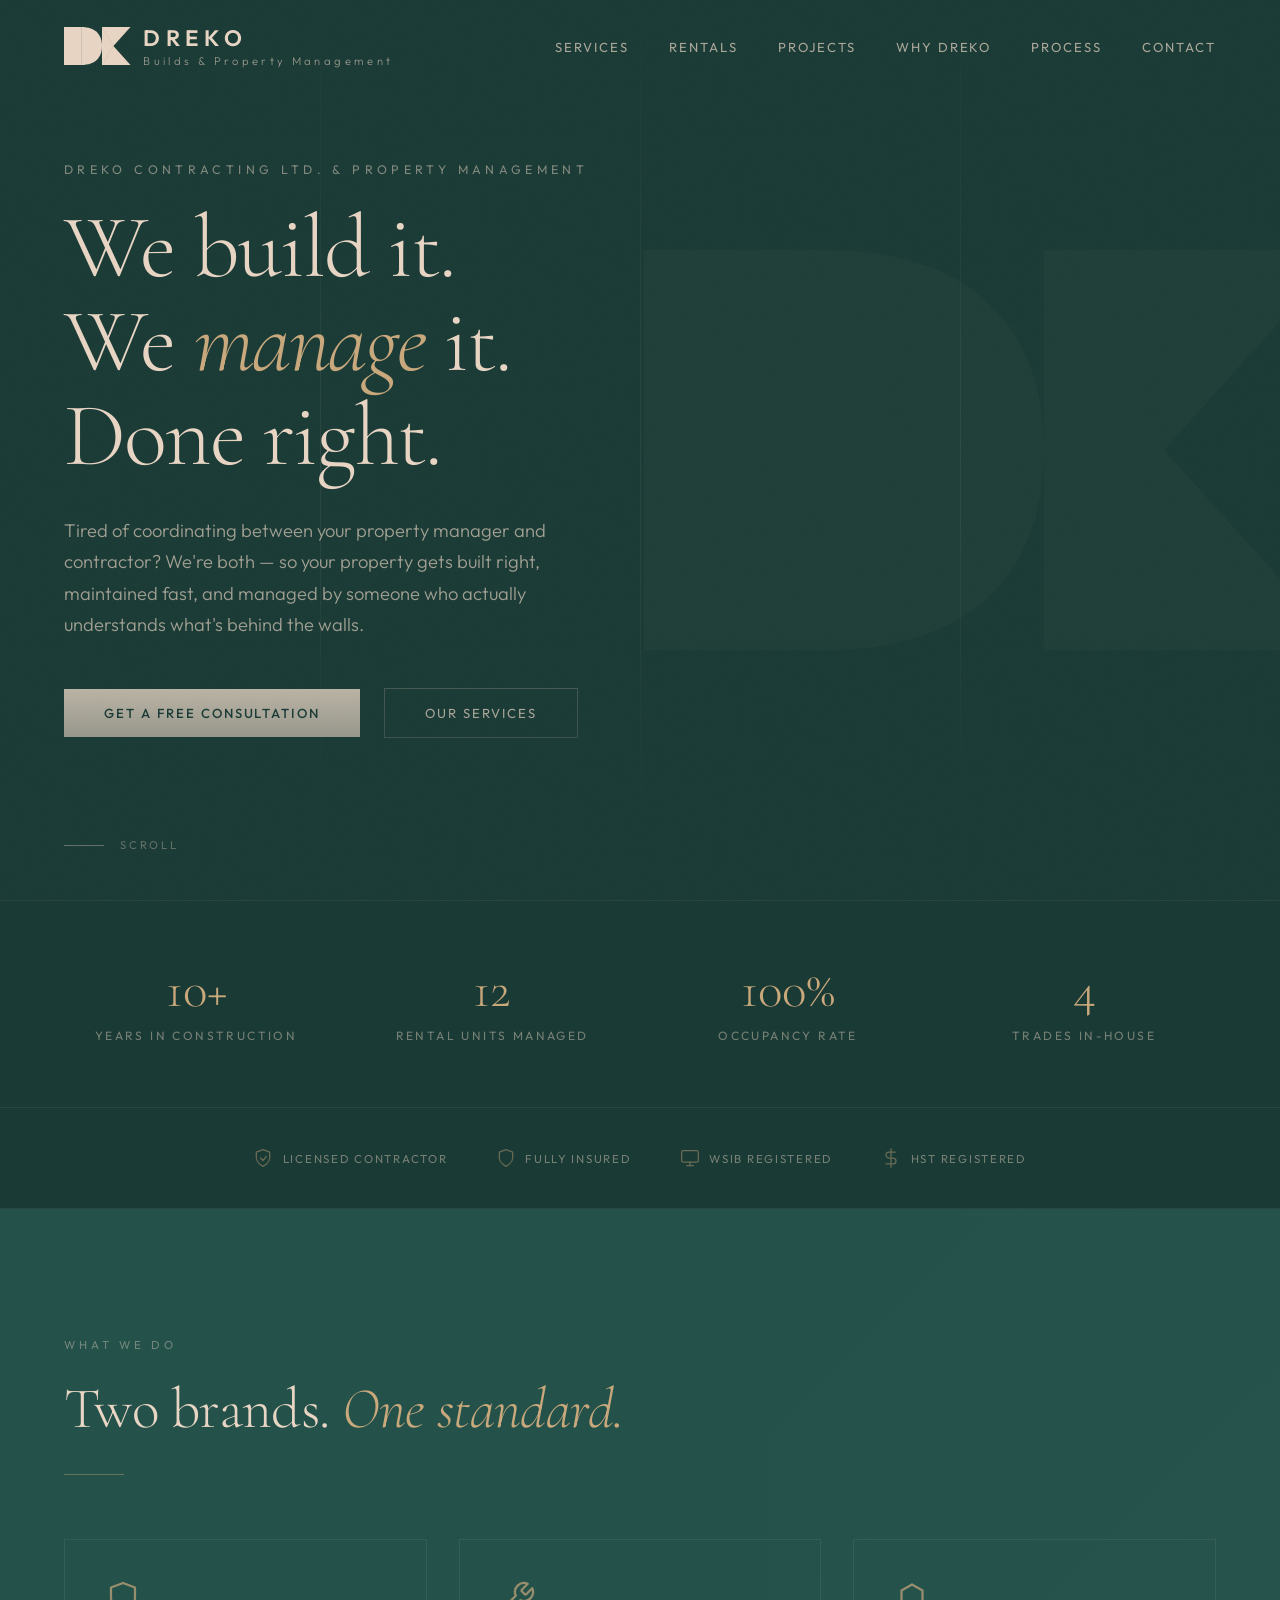
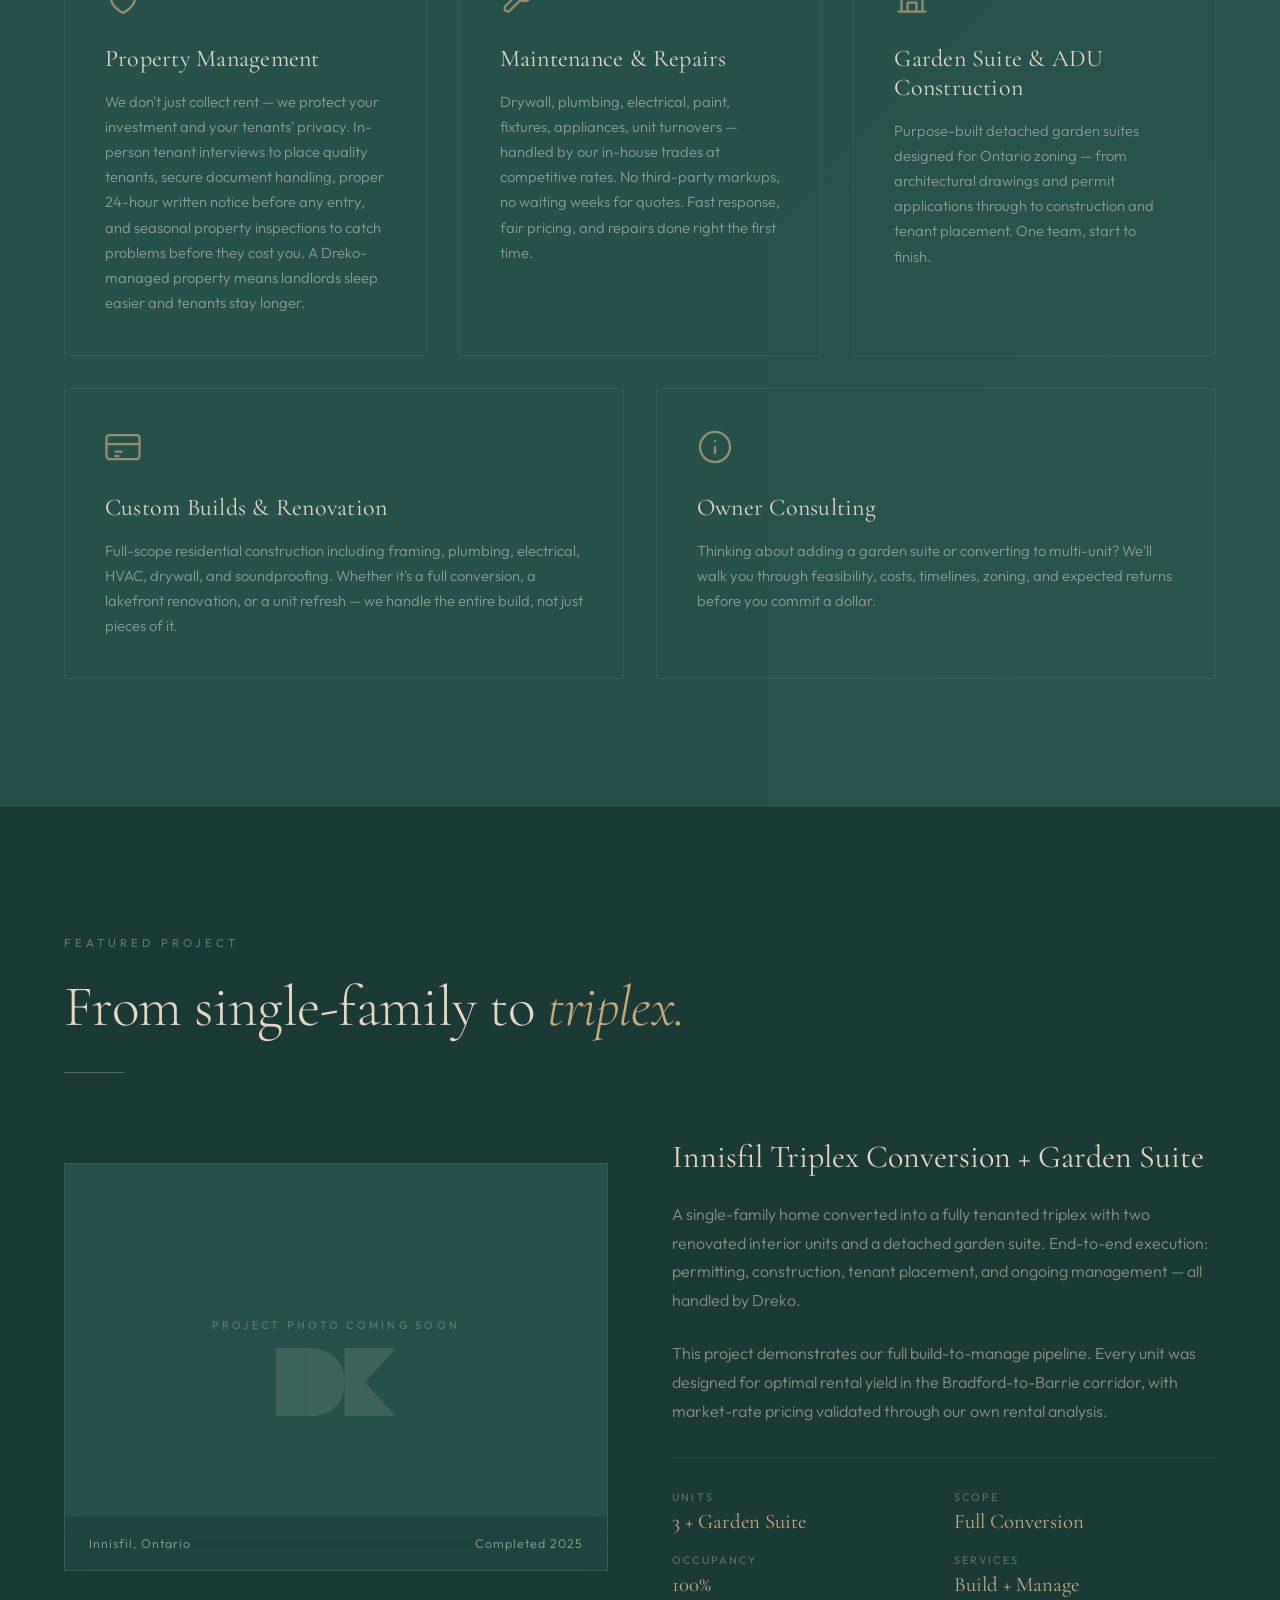
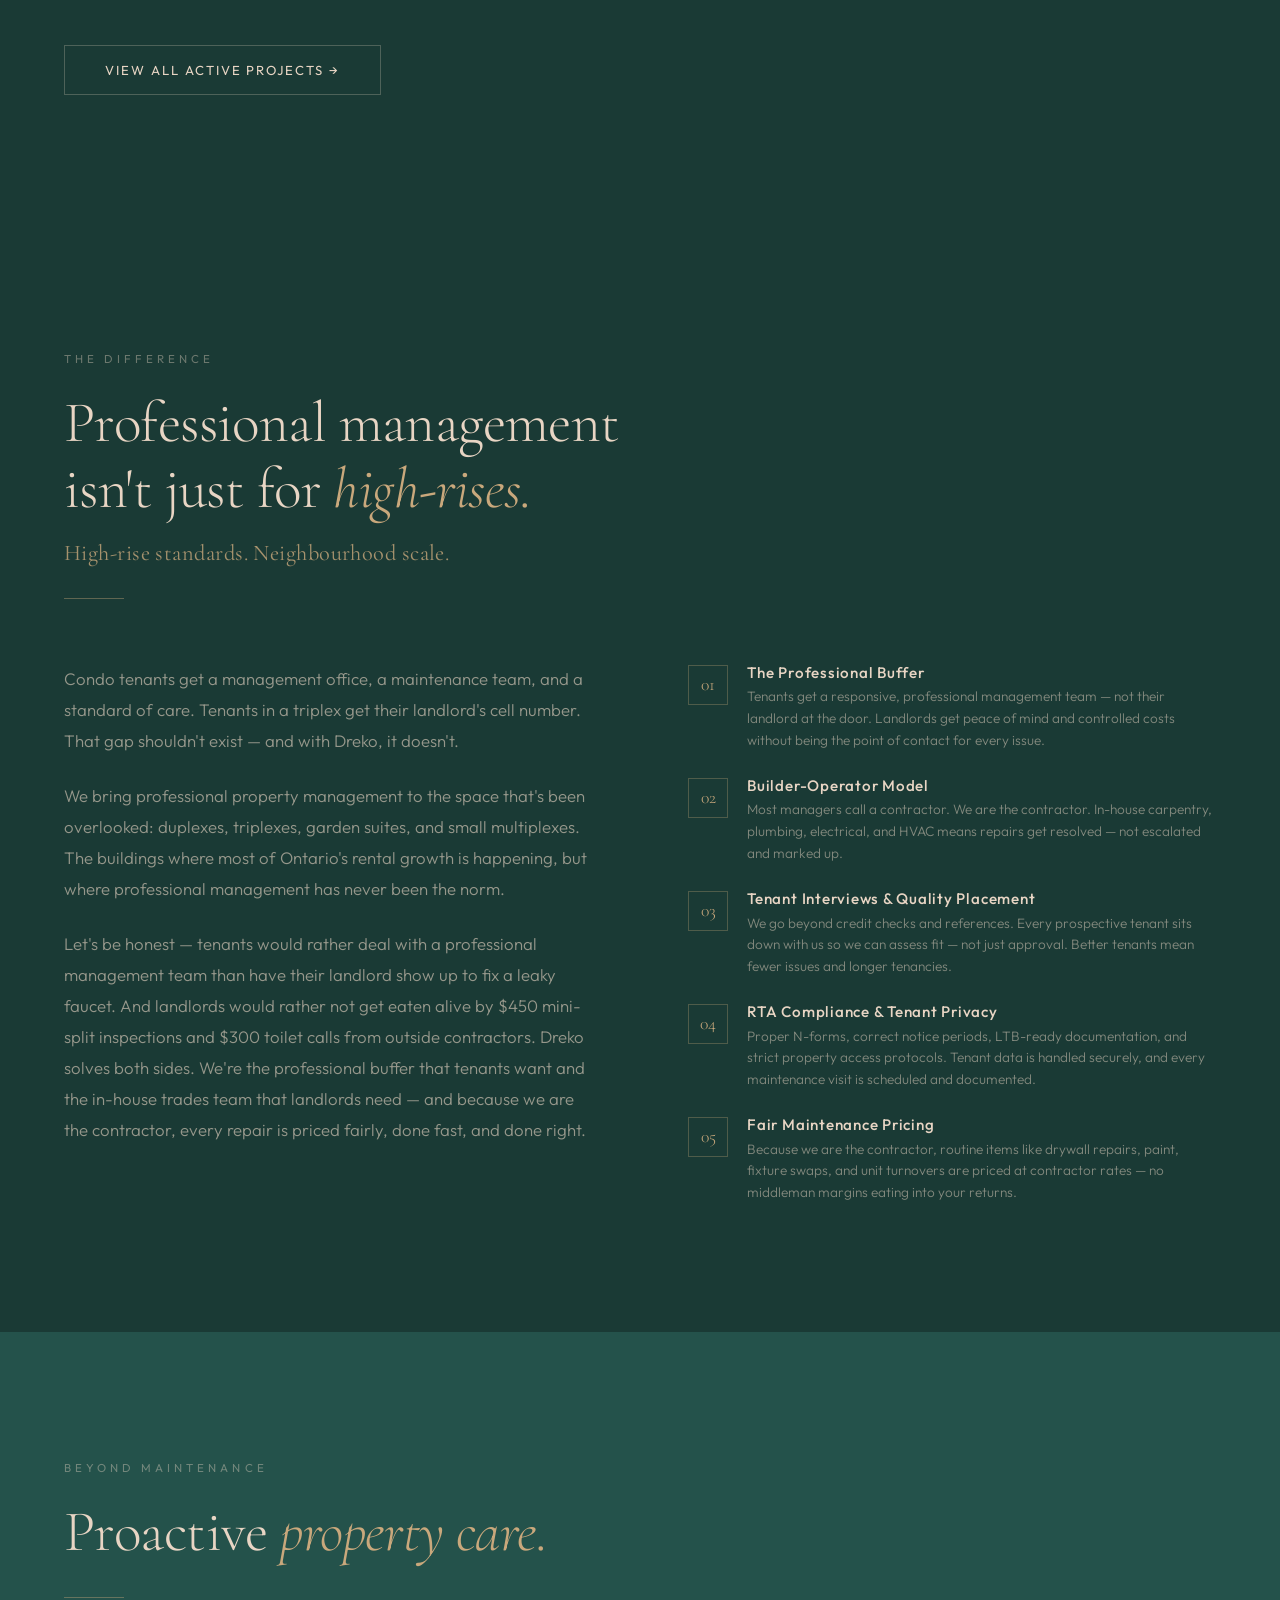
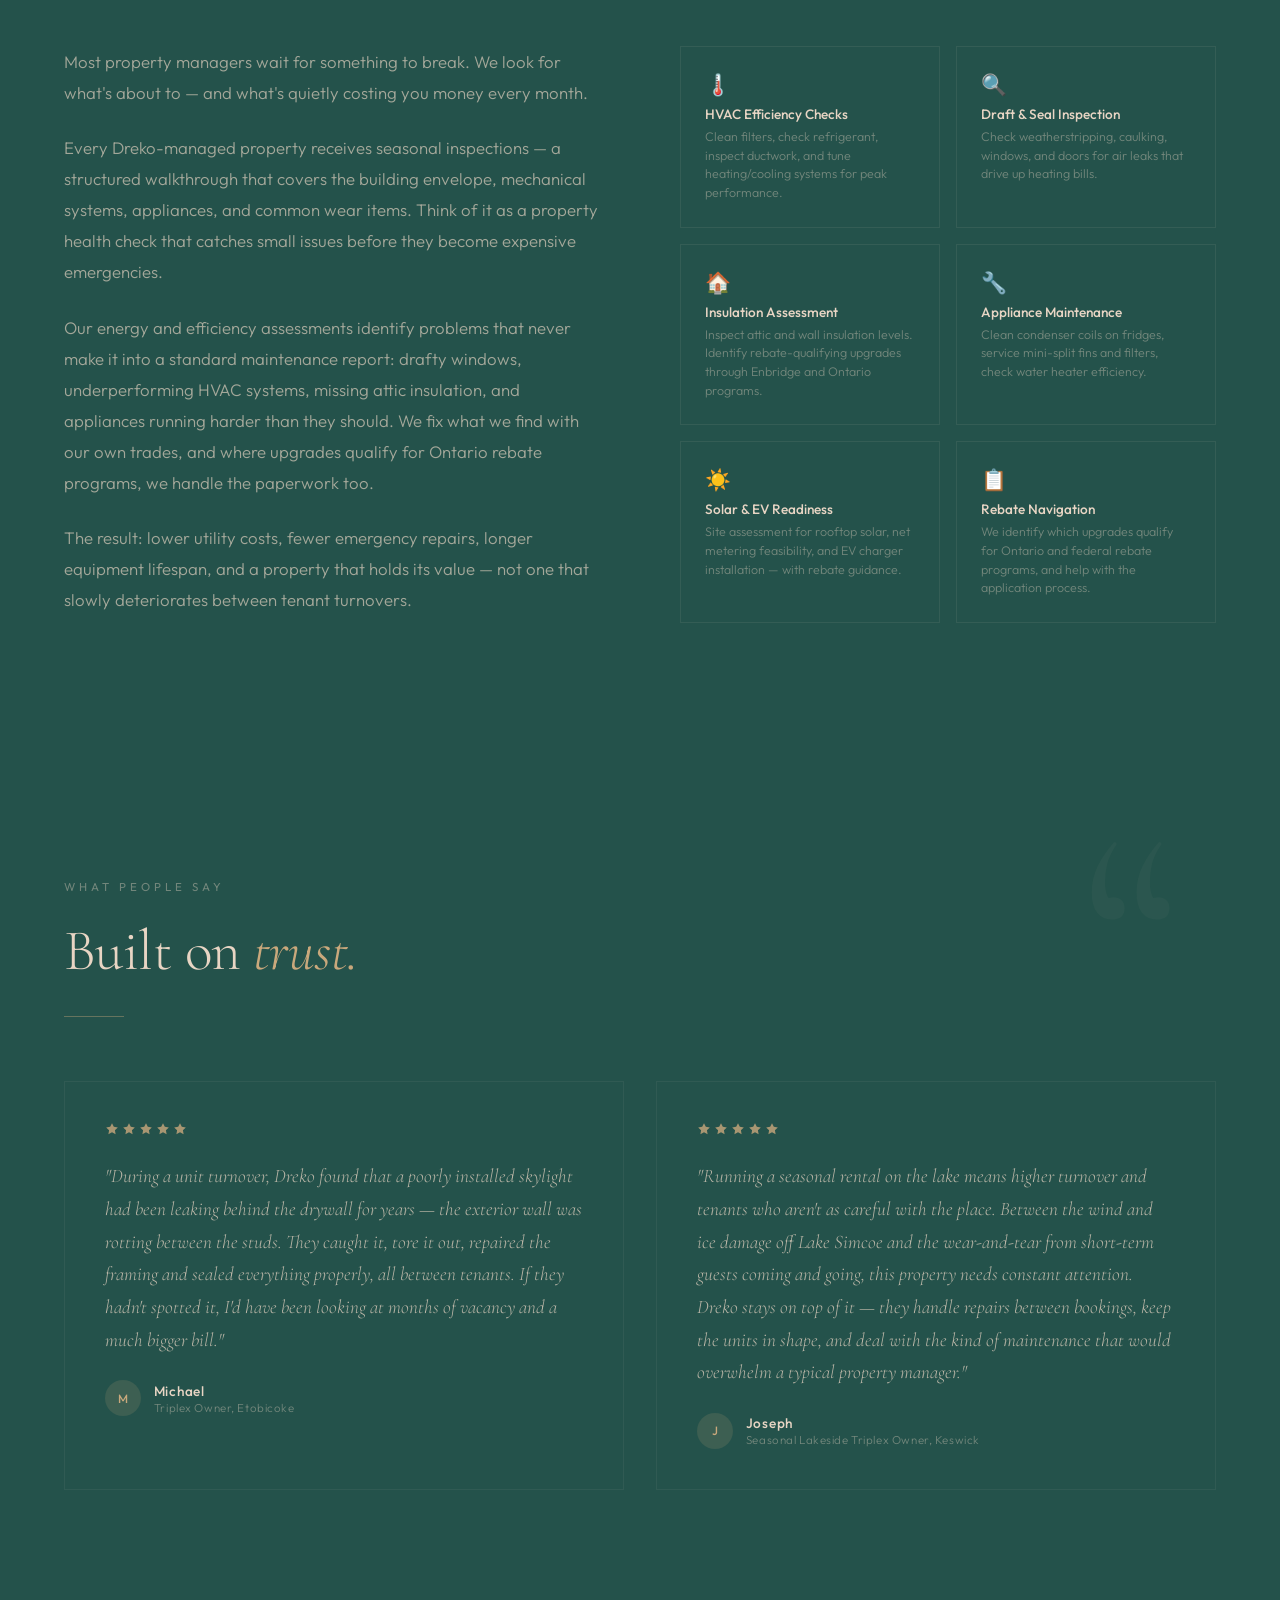
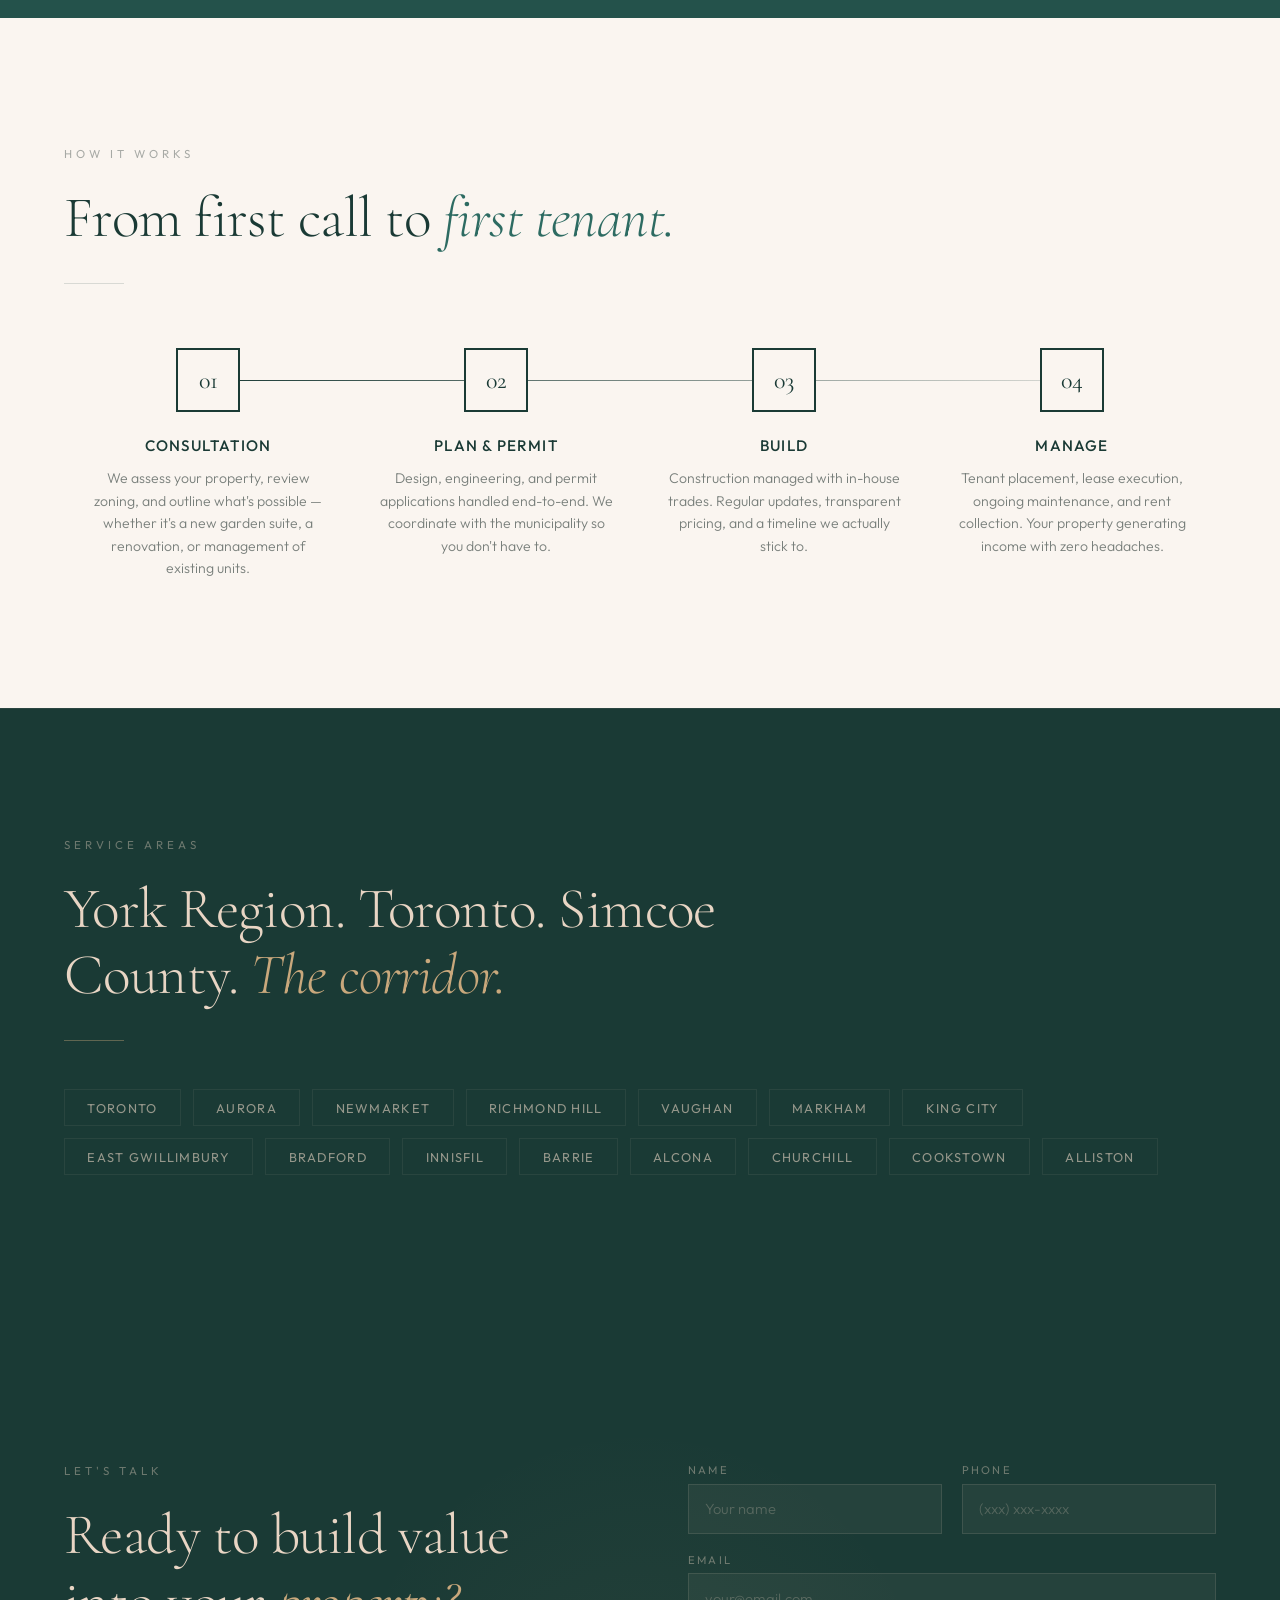
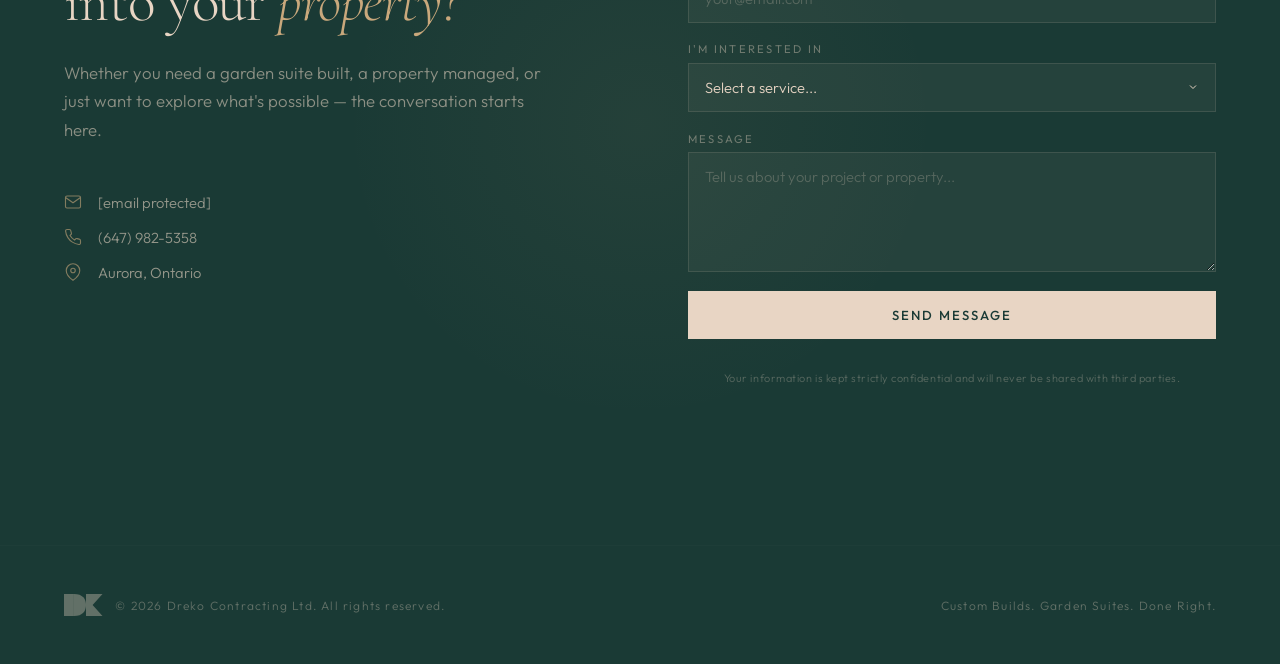
==== commit 392d50e6: "Add files via upload" ====
--- a/index.html
+++ b/index.html
@@ -1145,6 +1145,7 @@
   </a>
   <ul class="nav-links">
     <li><a href="#services">Services</a></li>
+    <li><a href="rentals.html">Rentals</a></li>
     <li><a href="projects.html">Projects</a></li>
     <li><a href="#why">Why Dreko</a></li>
     <li><a href="#process">Process</a></li>
@@ -1159,6 +1160,7 @@
 <!-- Mobile Menu -->
 <div class="mobile-menu" id="mobileMenu">
   <a href="#services">Services</a>
+  <a href="rentals.html">Rentals</a>
   <a href="projects.html">Projects</a>
   <a href="#why">Why Dreko</a>
   <a href="#process">Process</a>
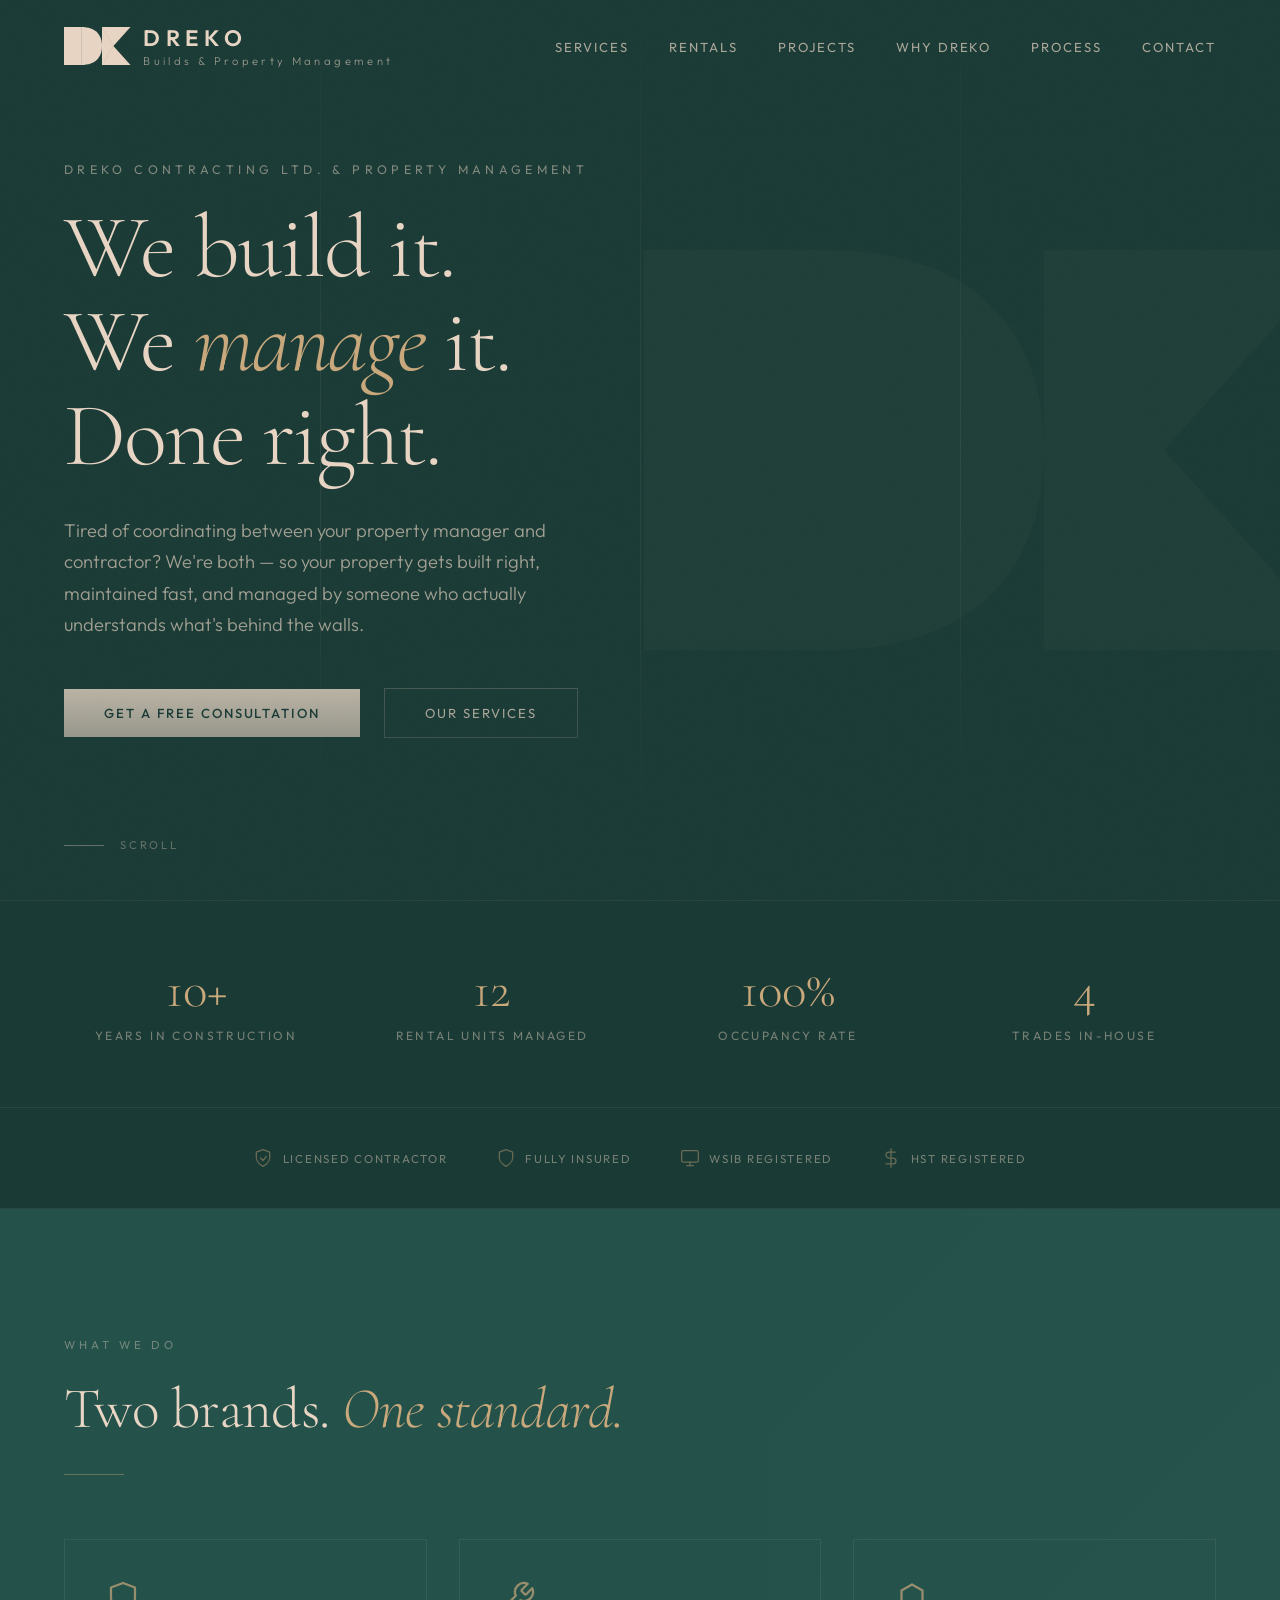
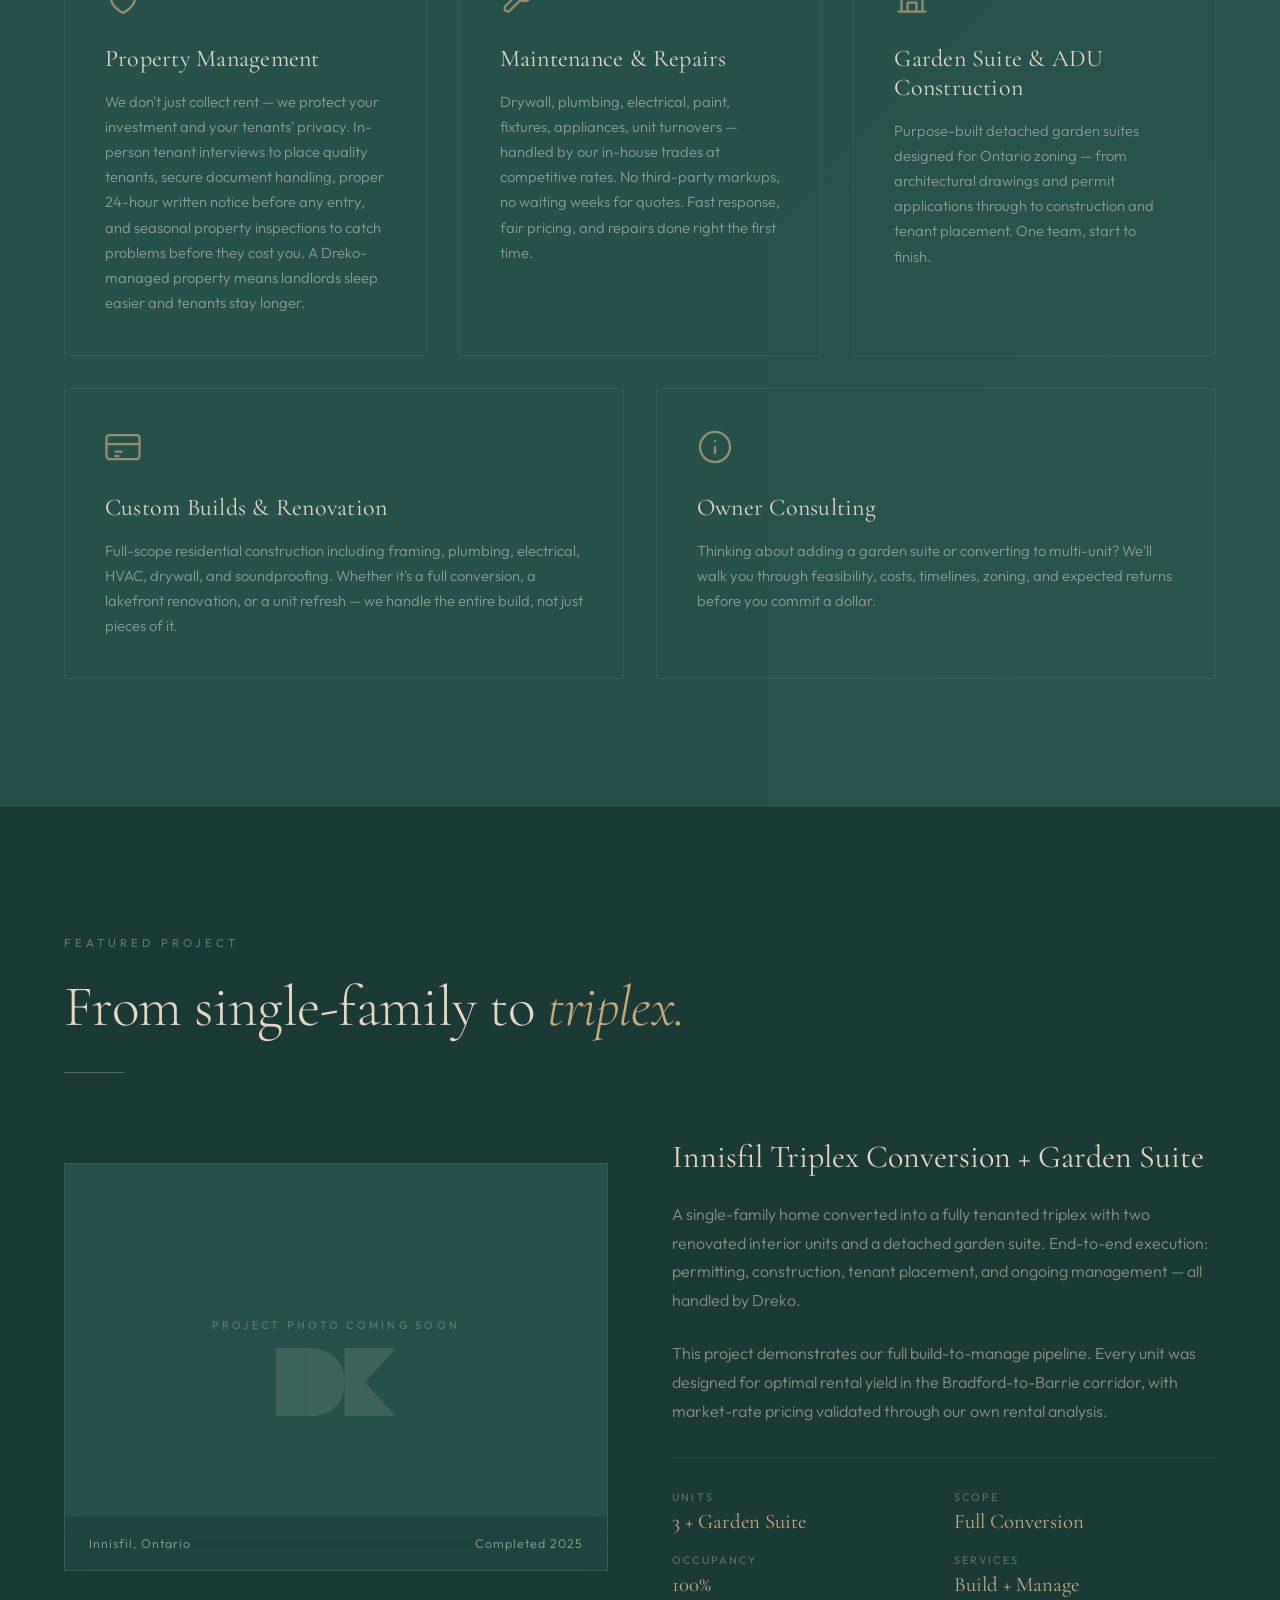
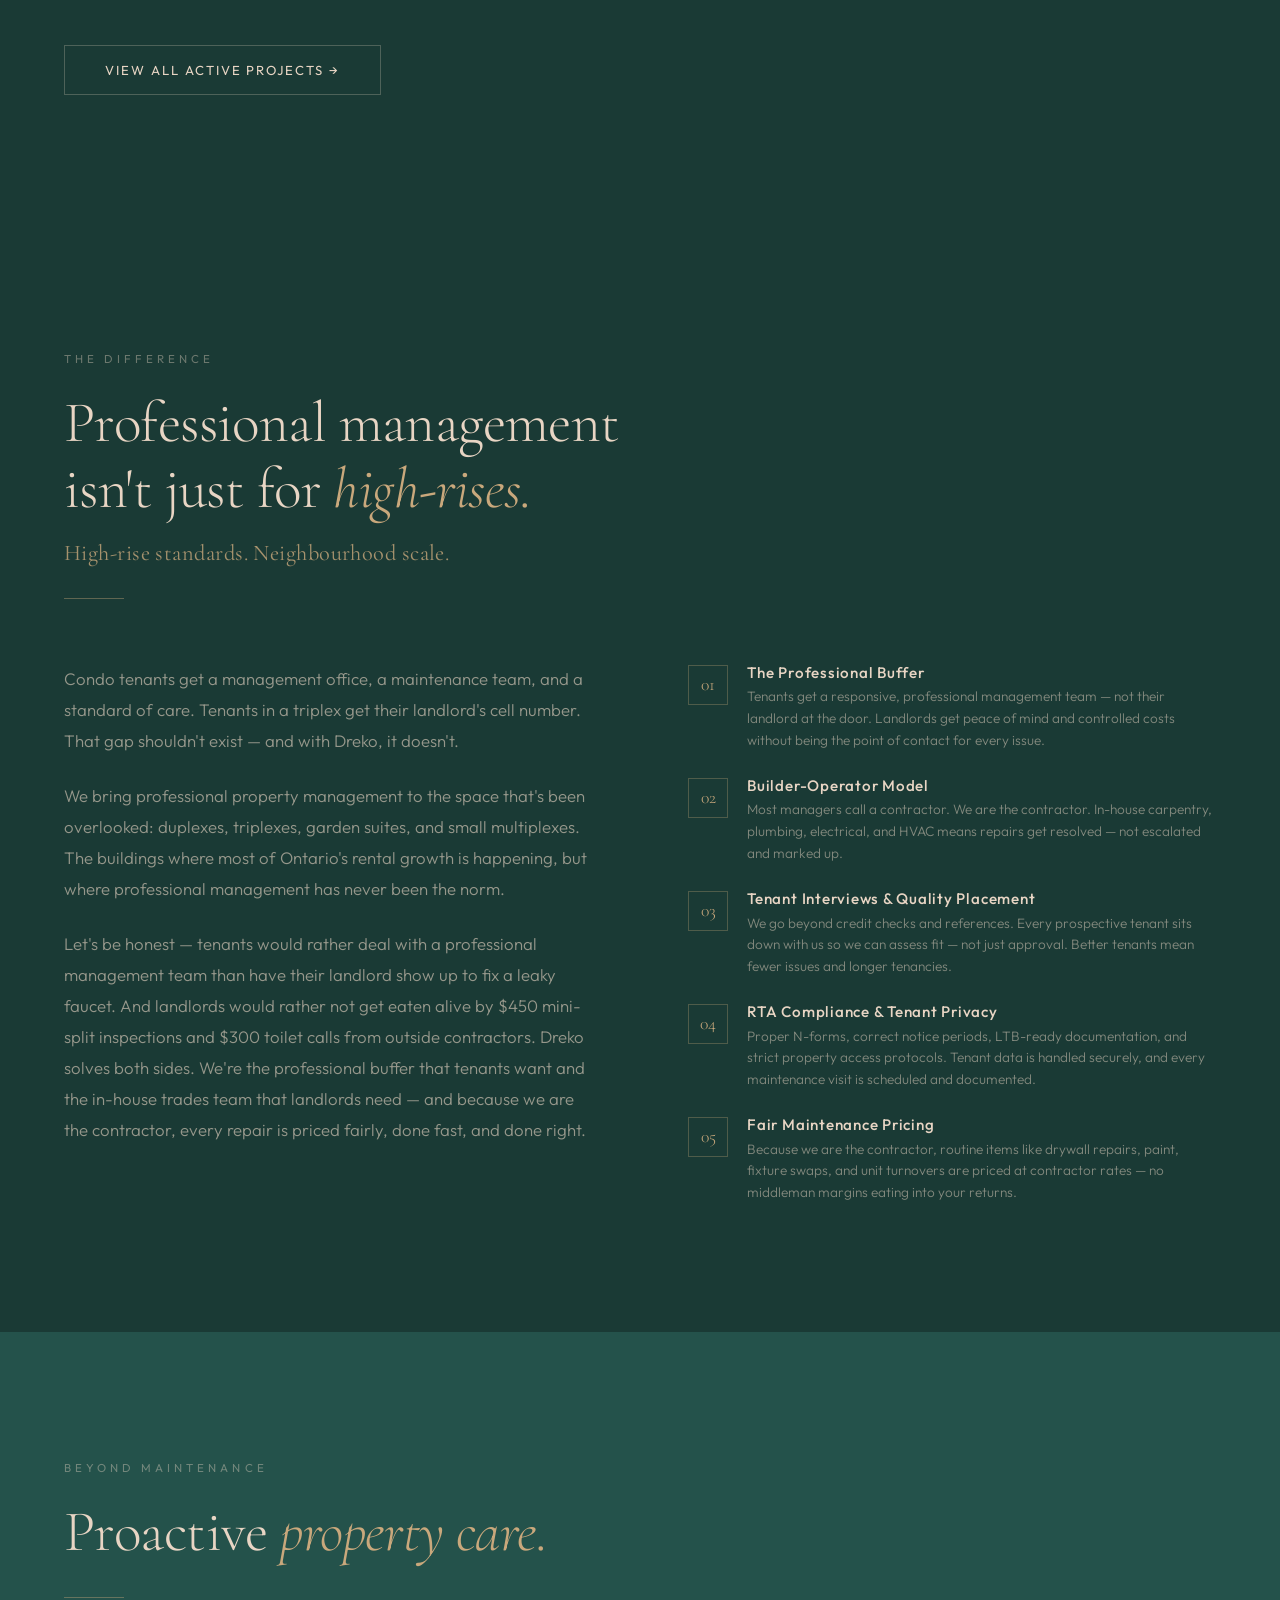
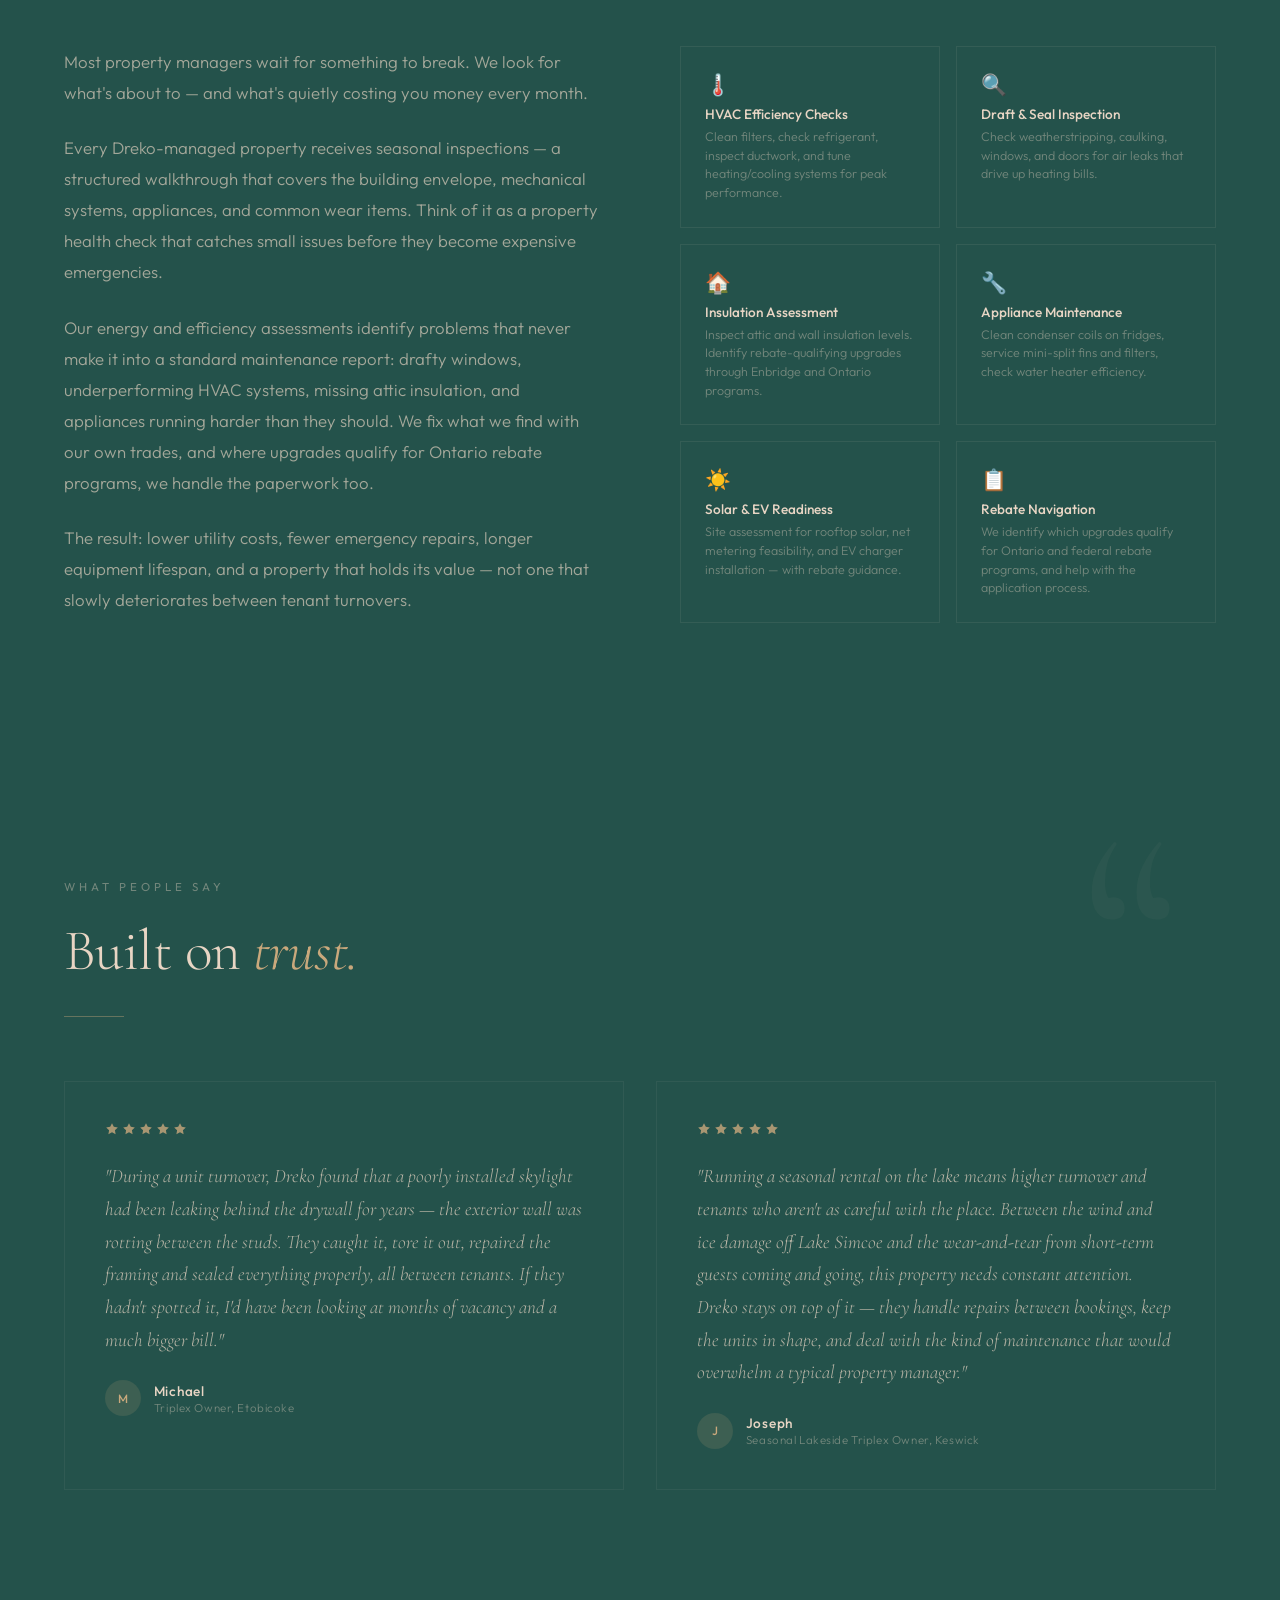
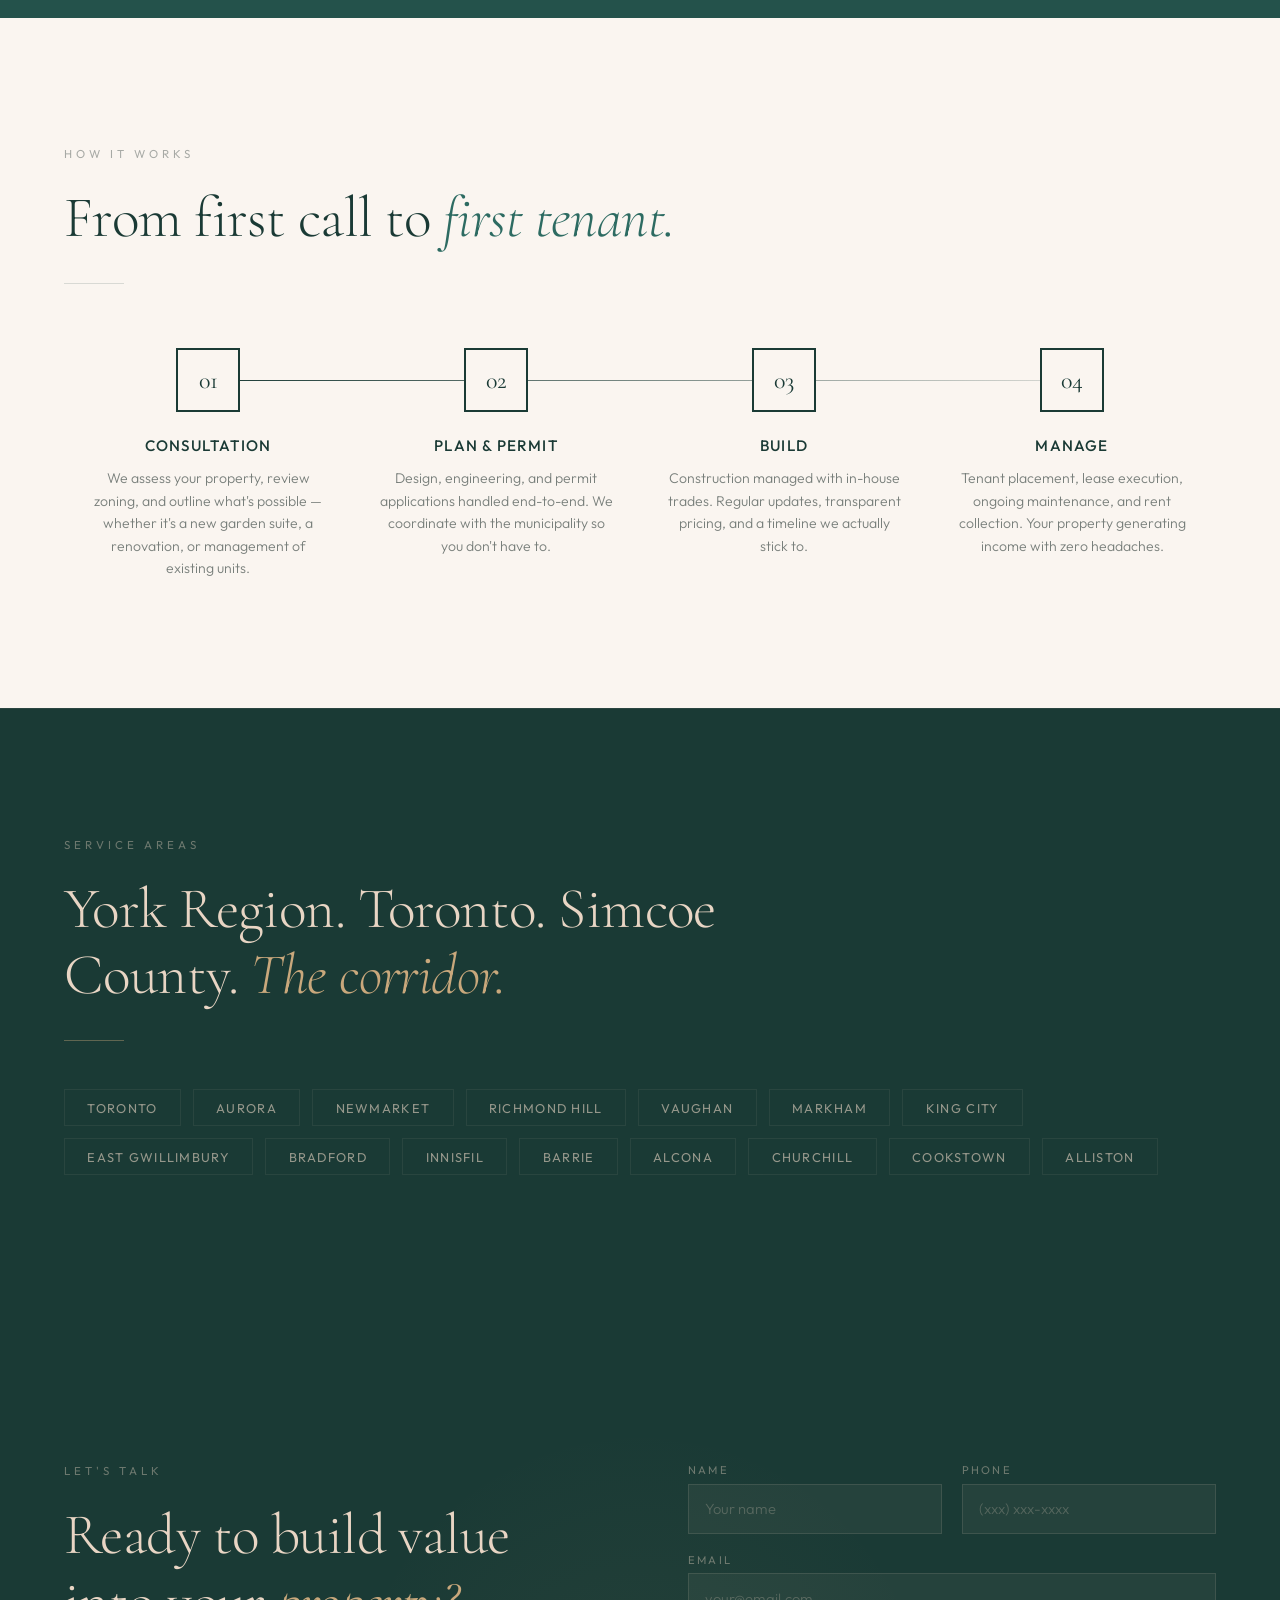
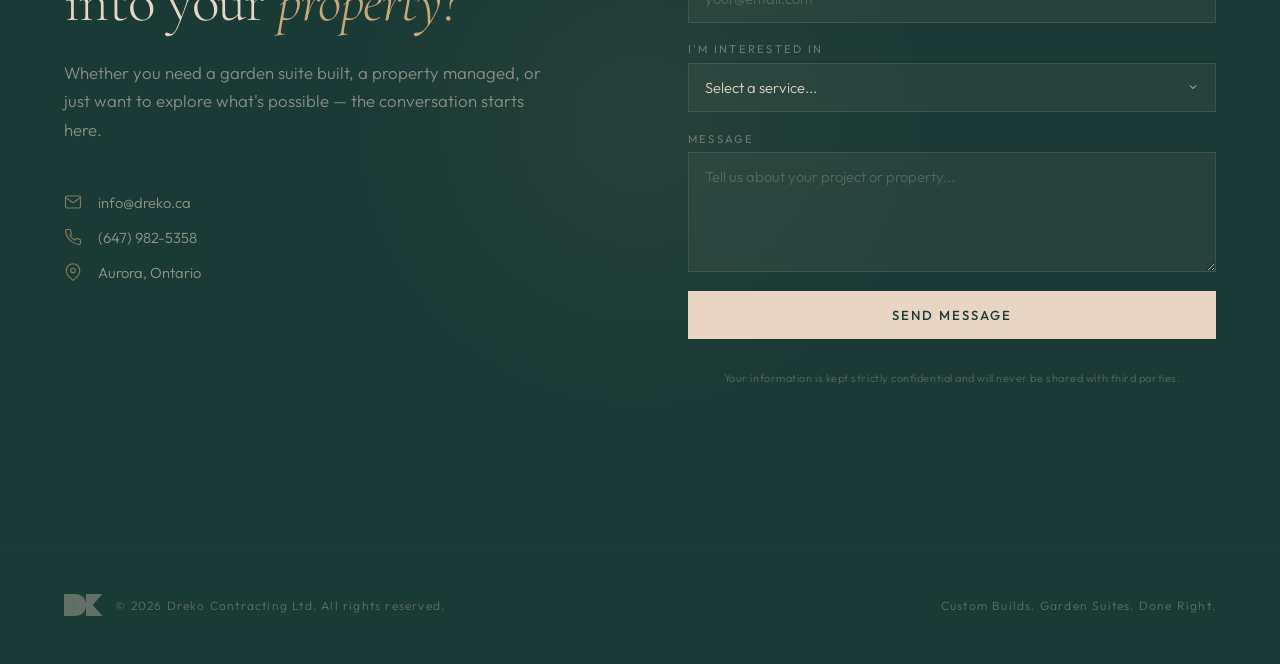
==== commit 022aa5d9: "Add files via upload" ====
--- a/index.html
+++ b/index.html
@@ -1535,7 +1535,7 @@
       <div class="cta-contact-details reveal reveal-delay-3">
         <div class="cta-contact-item">
           <svg viewBox="0 0 24 24"><path d="M4 4h16c1.1 0 2 .9 2 2v12c0 1.1-.9 2-2 2H4c-1.1 0-2-.9-2-2V6c0-1.1.9-2 2-2z"/><polyline points="22,6 12,13 2,6"/></svg>
-          <a href="/cdn-cgi/l/email-protection#d3babdb5bc93b7a1b6b8bcfdb0b2"><span class="__cf_email__" data-cfemail="741d1a121b341006111f1b5a1715">[email&#160;protected]</span></a>
+          <a href="mailto:info@dreko.ca">info@dreko.ca</a>
         </div>
         <div class="cta-contact-item">
           <svg viewBox="0 0 24 24"><path d="M22 16.92v3a2 2 0 0 1-2.18 2 19.79 19.79 0 0 1-8.63-3.07 19.5 19.5 0 0 1-6-6 19.79 19.79 0 0 1-3.07-8.67A2 2 0 0 1 4.11 2h3a2 2 0 0 1 2 1.72 12.84 12.84 0 0 0 .7 2.81 2 2 0 0 1-.45 2.11L8.09 9.91a16 16 0 0 0 6 6l1.27-1.27a2 2 0 0 1 2.11-.45 12.84 12.84 0 0 0 2.81.7A2 2 0 0 1 22 16.92z"/></svg>
@@ -1608,7 +1608,7 @@
 </div>
 
 <!-- SCRIPTS -->
-<script data-cfasync="false" src="/cdn-cgi/scripts/5c5dd728/cloudflare-static/email-decode.min.js"></script><script>
+<script>
   // Nav scroll
   const nav = document.getElementById('nav');
   const backToTop = document.getElementById('backToTop');
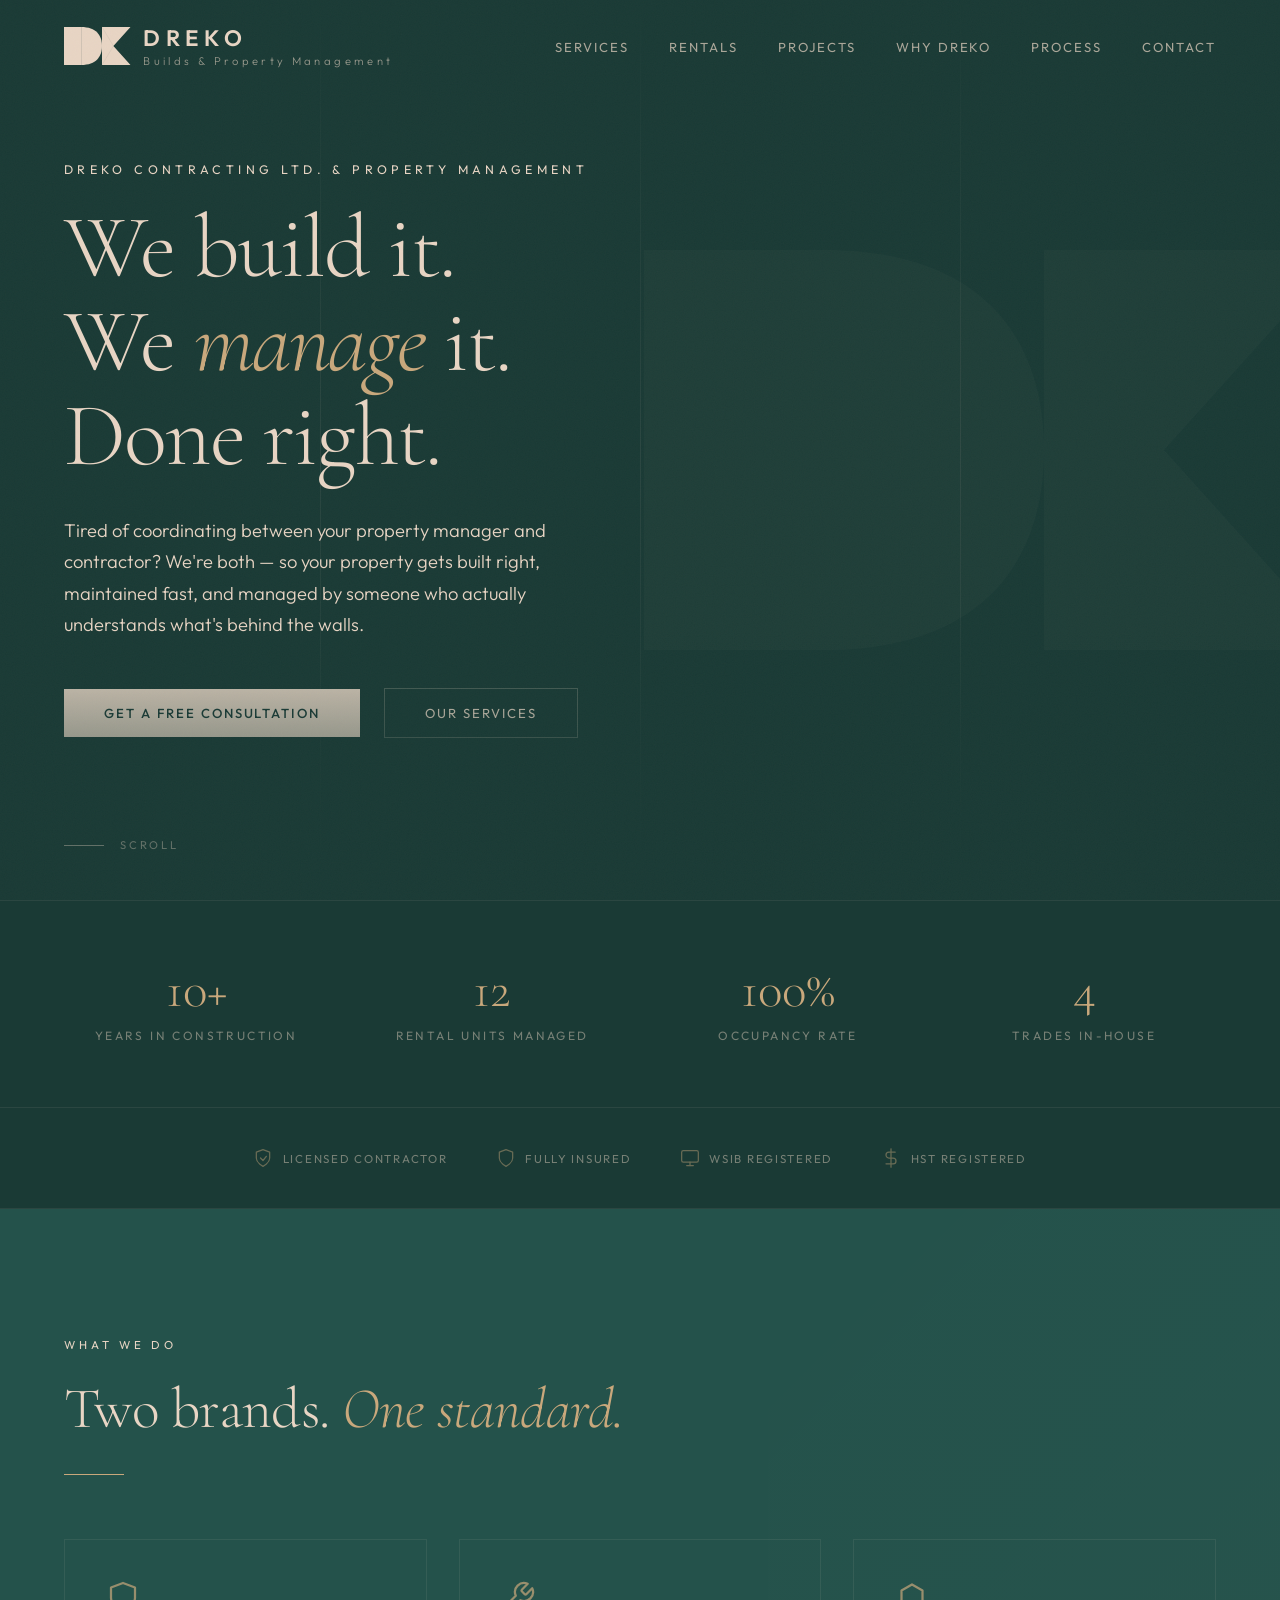
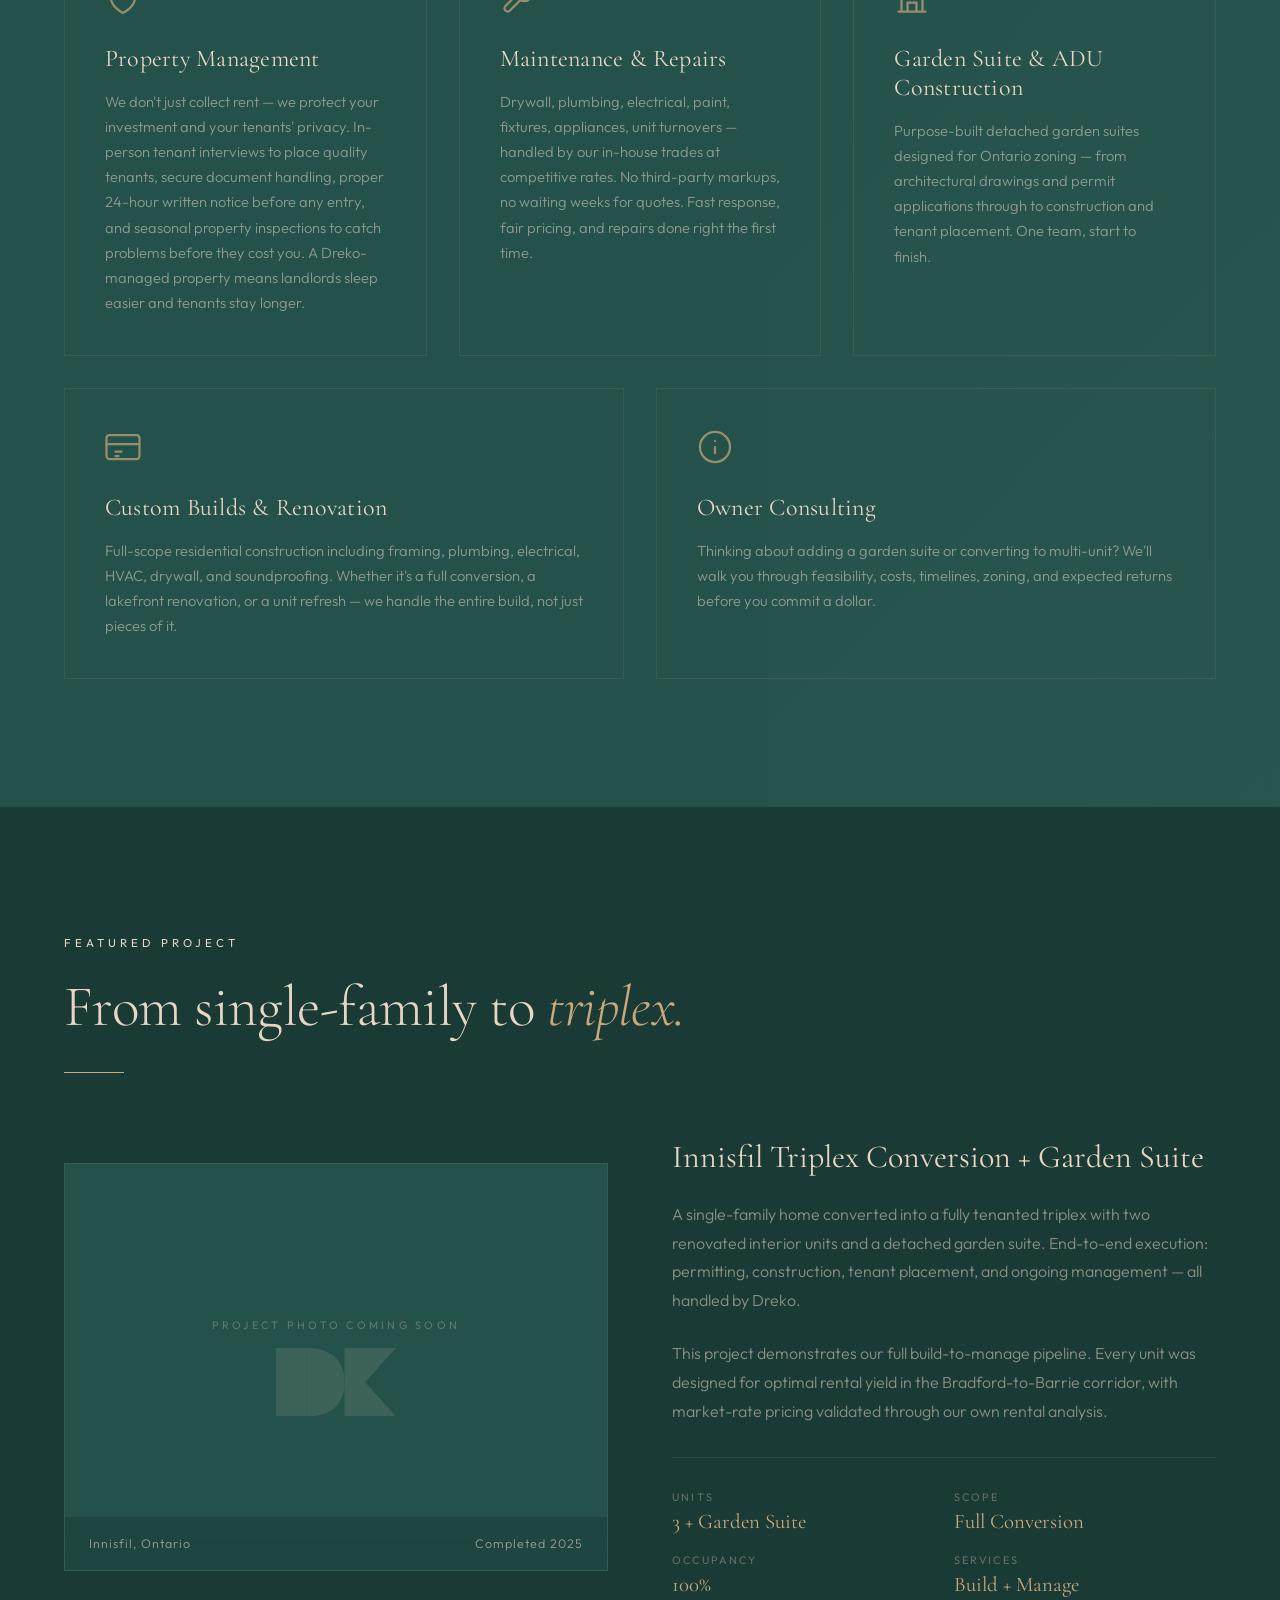
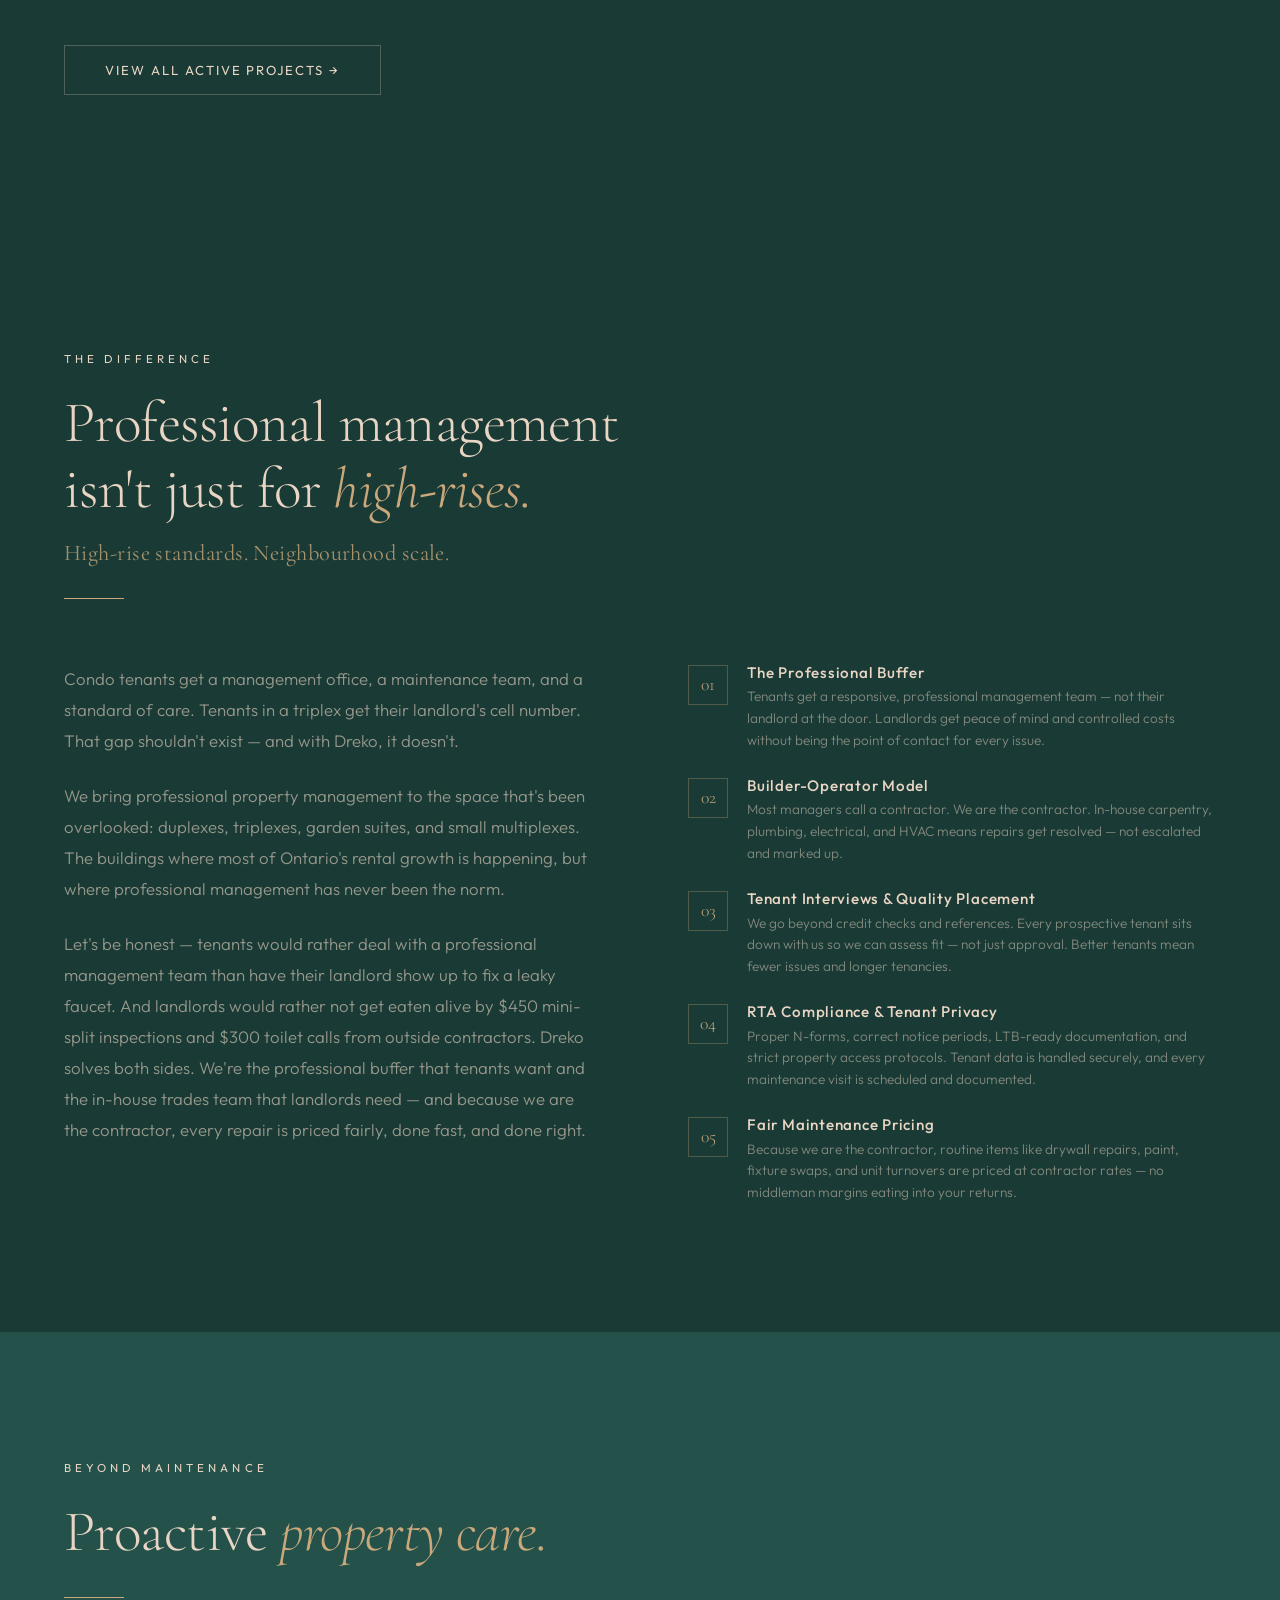
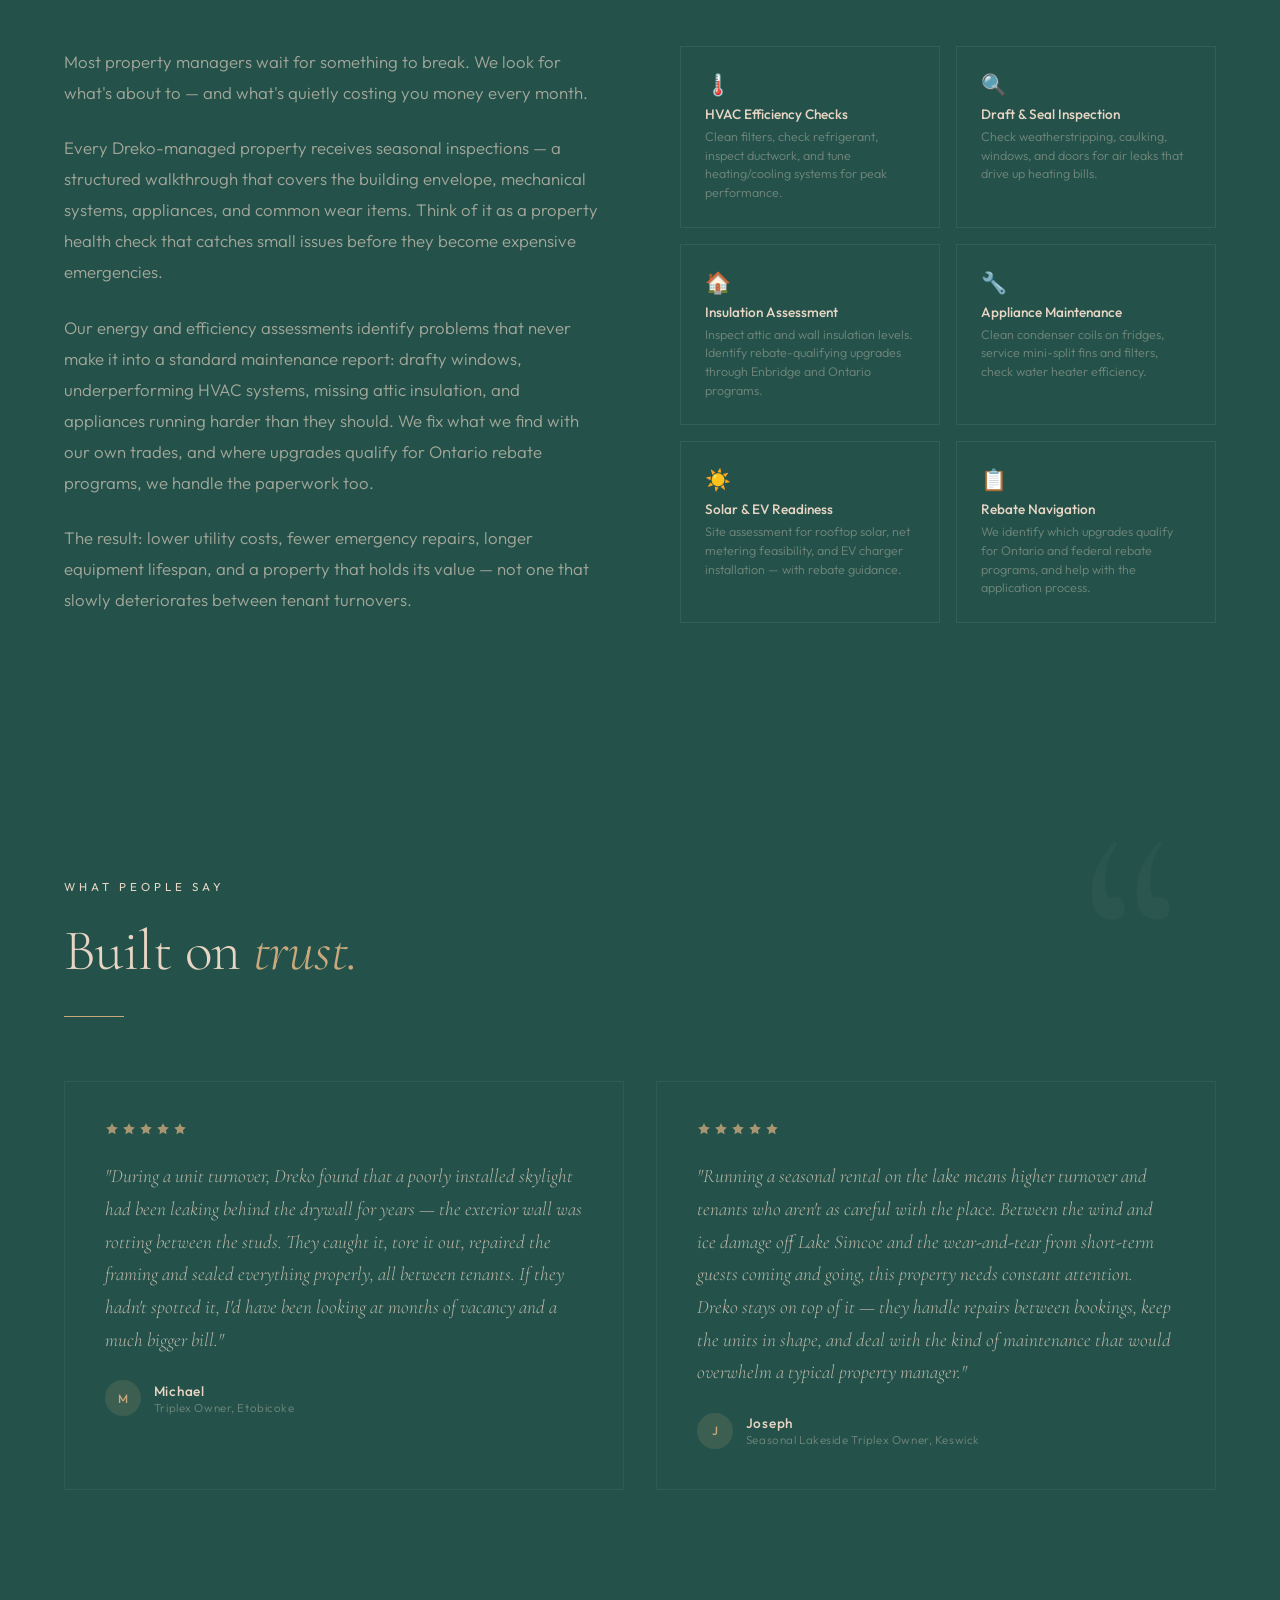
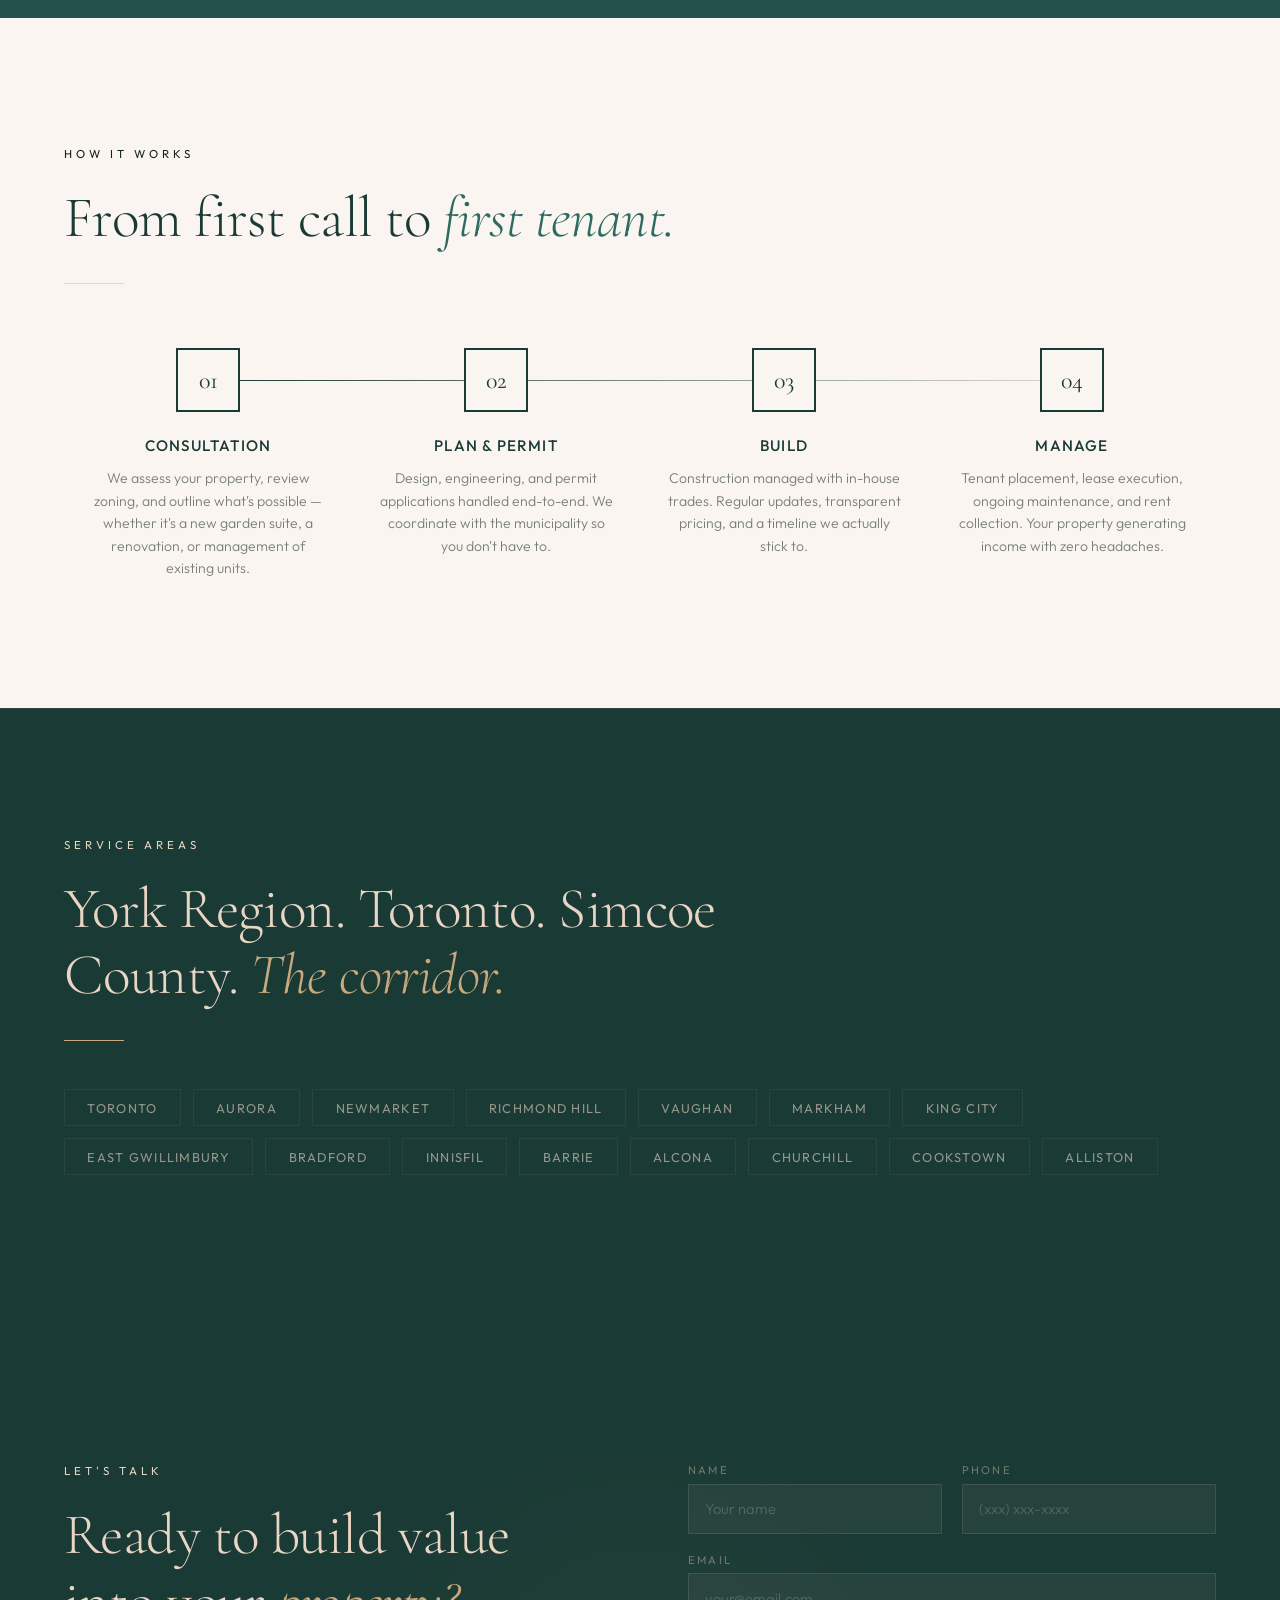
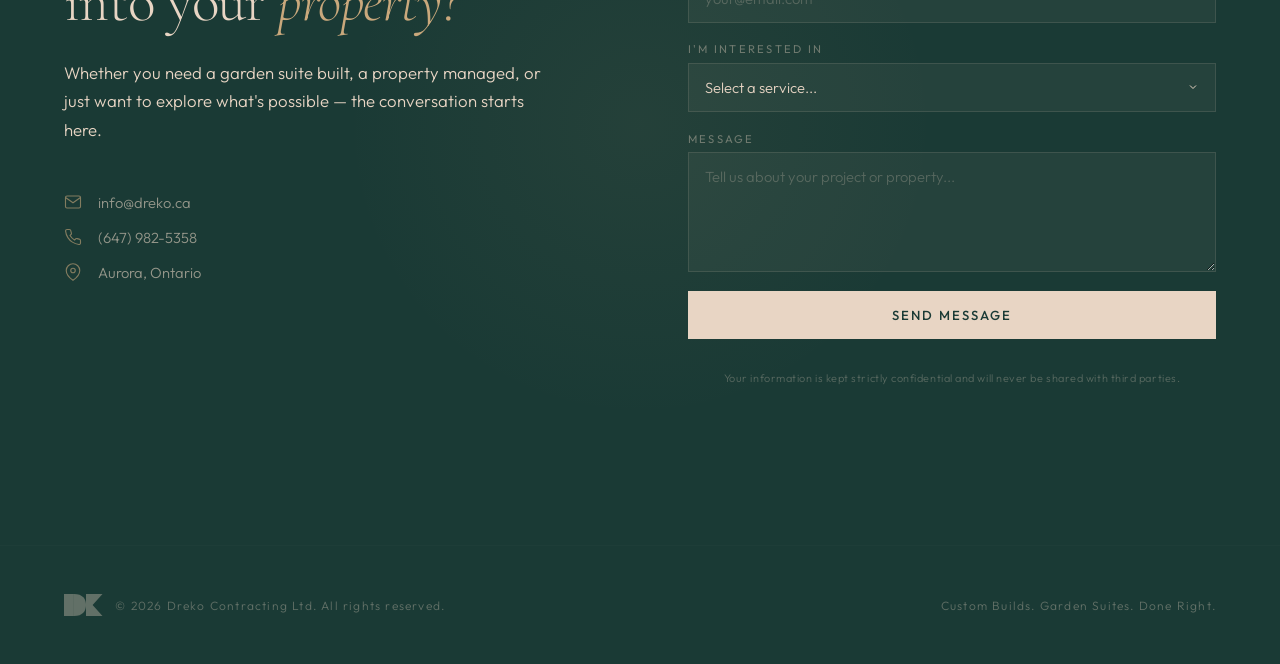
==== commit 6a3b469d: "Add files via upload" ====
--- a/index.html
+++ b/index.html
@@ -182,6 +182,7 @@
     height: 1.5px;
     background: var(--cream);
     transition: transform 0.3s, opacity 0.3s;
+    pointer-events: none;
   }
   .hamburger.active span:nth-child(1) { transform: translateY(6.5px) rotate(45deg); }
   .hamburger.active span:nth-child(2) { opacity: 0; }
@@ -1609,39 +1610,48 @@
 
 <!-- SCRIPTS -->
 <script>
+(function() {
   // Nav scroll
   const nav = document.getElementById('nav');
   const backToTop = document.getElementById('backToTop');
   const stickyCta = document.getElementById('stickyCta');
 
-  window.addEventListener('scroll', () => {
-    const y = window.scrollY;
-    nav.classList.toggle('scrolled', y > 60);
-    backToTop.classList.toggle('visible', y > 600);
-    if (stickyCta) stickyCta.classList.toggle('visible', y > 400);
-  });
-
-  backToTop.addEventListener('click', () => {
-    window.scrollTo({ top: 0, behavior: 'smooth' });
-  });
+  if (nav || backToTop || stickyCta) {
+    window.addEventListener('scroll', () => {
+      const y = window.scrollY;
+      if (nav) nav.classList.toggle('scrolled', y > 60);
+      if (backToTop) backToTop.classList.toggle('visible', y > 600);
+      if (stickyCta) stickyCta.classList.toggle('visible', y > 400);
+    });
+  }
+
+  if (backToTop) {
+    backToTop.addEventListener('click', () => {
+      window.scrollTo({ top: 0, behavior: 'smooth' });
+    });
+  }
 
   // Hamburger menu
   const hamburger = document.getElementById('hamburger');
   const mobileMenu = document.getElementById('mobileMenu');
 
-  hamburger.addEventListener('click', () => {
-    hamburger.classList.toggle('active');
-    mobileMenu.classList.toggle('open');
-    document.body.style.overflow = mobileMenu.classList.contains('open') ? 'hidden' : '';
-  });
-
-  mobileMenu.querySelectorAll('a').forEach(a => {
-    a.addEventListener('click', () => {
-      hamburger.classList.remove('active');
-      mobileMenu.classList.remove('open');
-      document.body.style.overflow = '';
+  if (hamburger && mobileMenu) {
+    const toggleMenu = (e) => {
+      if (e) { e.preventDefault(); e.stopPropagation(); }
+      hamburger.classList.toggle('active');
+      mobileMenu.classList.toggle('open');
+      document.body.style.overflow = mobileMenu.classList.contains('open') ? 'hidden' : '';
+    };
+    hamburger.addEventListener('click', toggleMenu);
+
+    mobileMenu.querySelectorAll('a').forEach(a => {
+      a.addEventListener('click', () => {
+        hamburger.classList.remove('active');
+        mobileMenu.classList.remove('open');
+        document.body.style.overflow = '';
+      });
     });
-  });
+  }
 
   // Scroll reveal - only enable animations if observer works
   if ('IntersectionObserver' in window) {
@@ -1671,4 +1681,7 @@
     });
   });
 
-  // Parallax on he+})();
+</script>
+</body>
+</html>
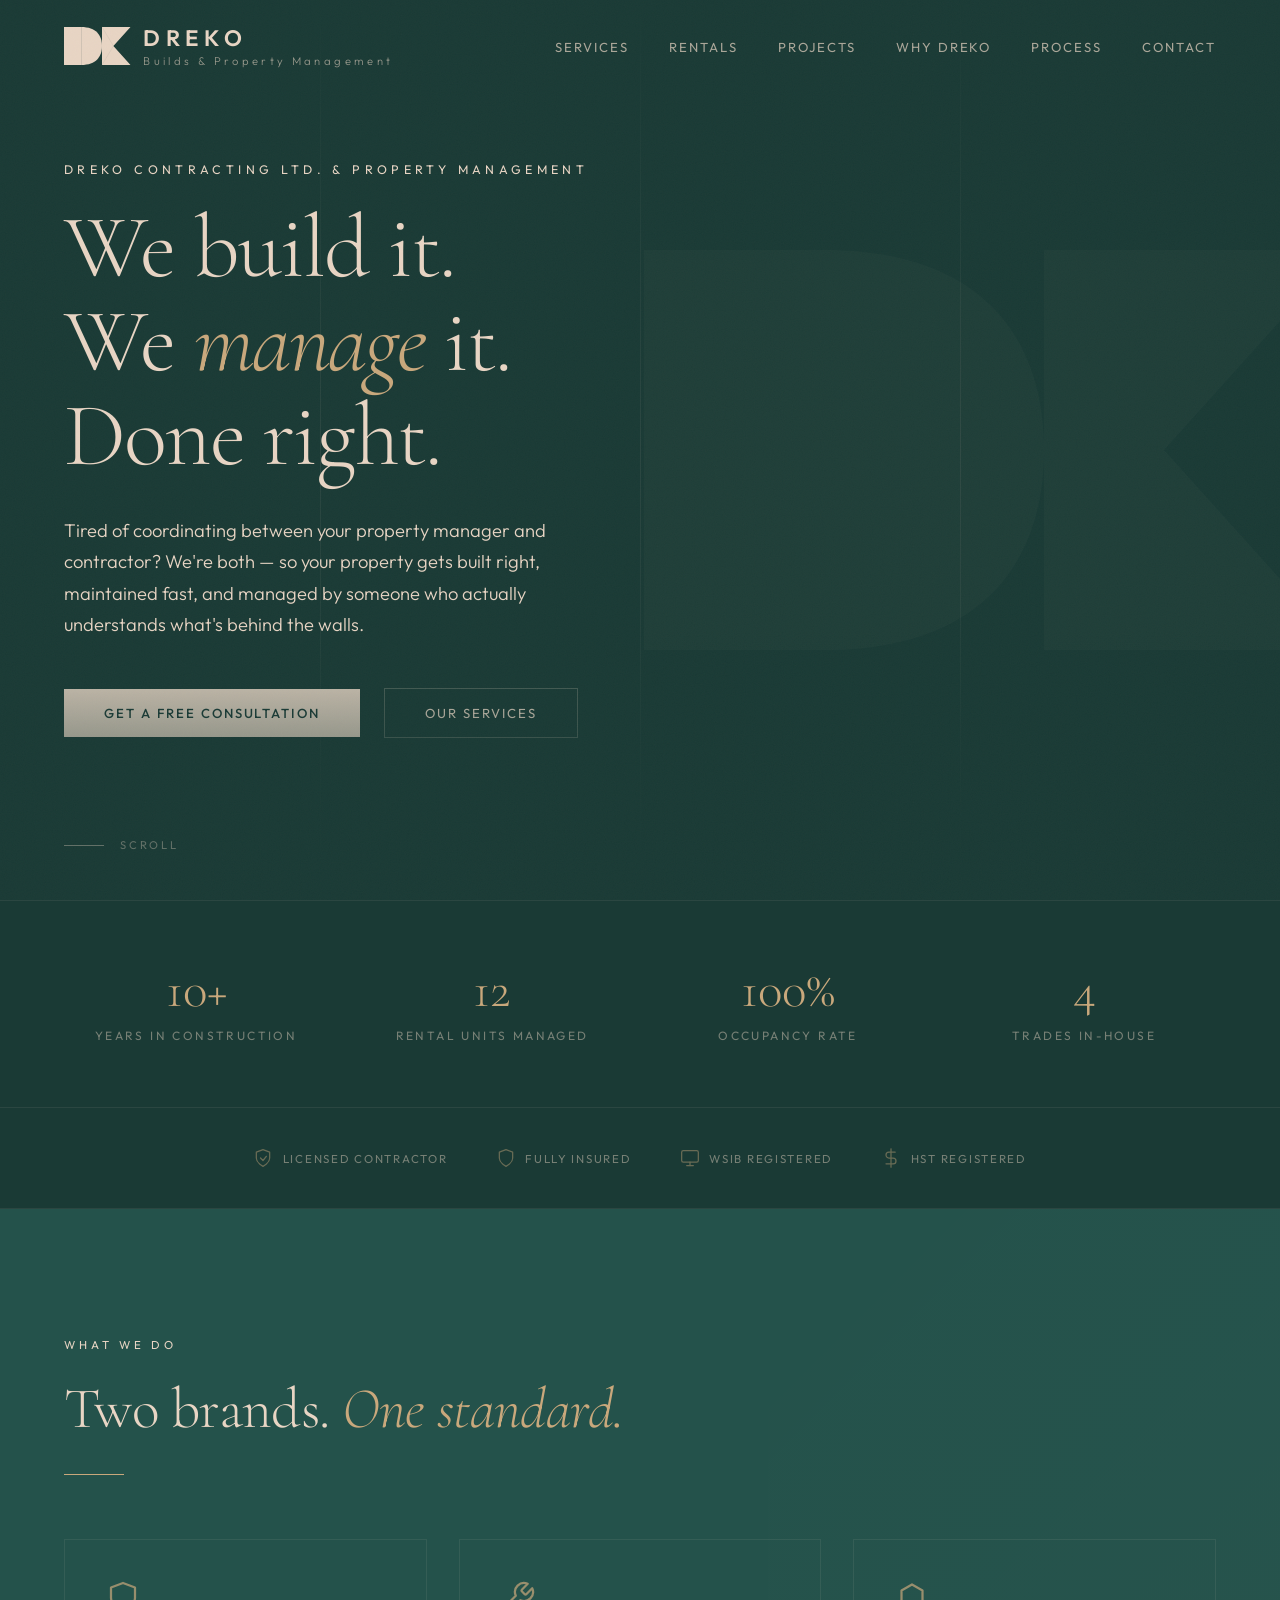
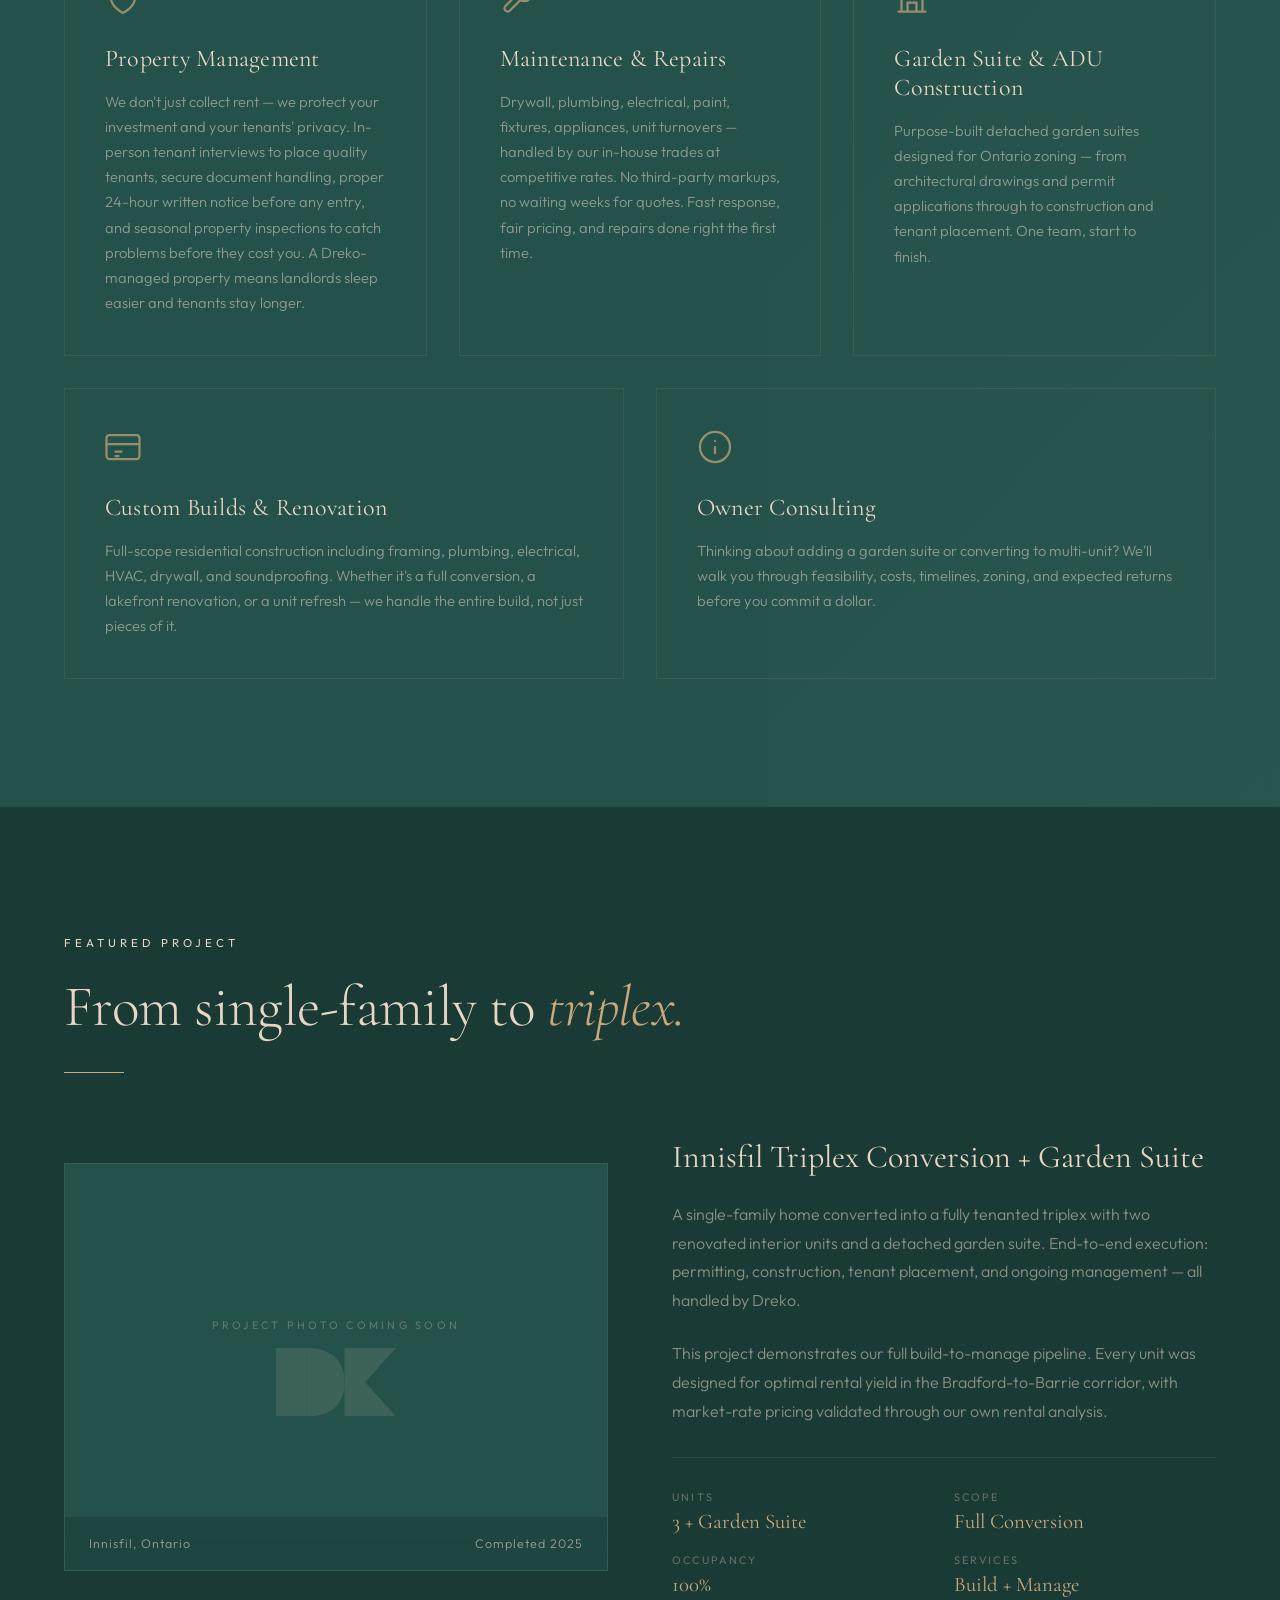
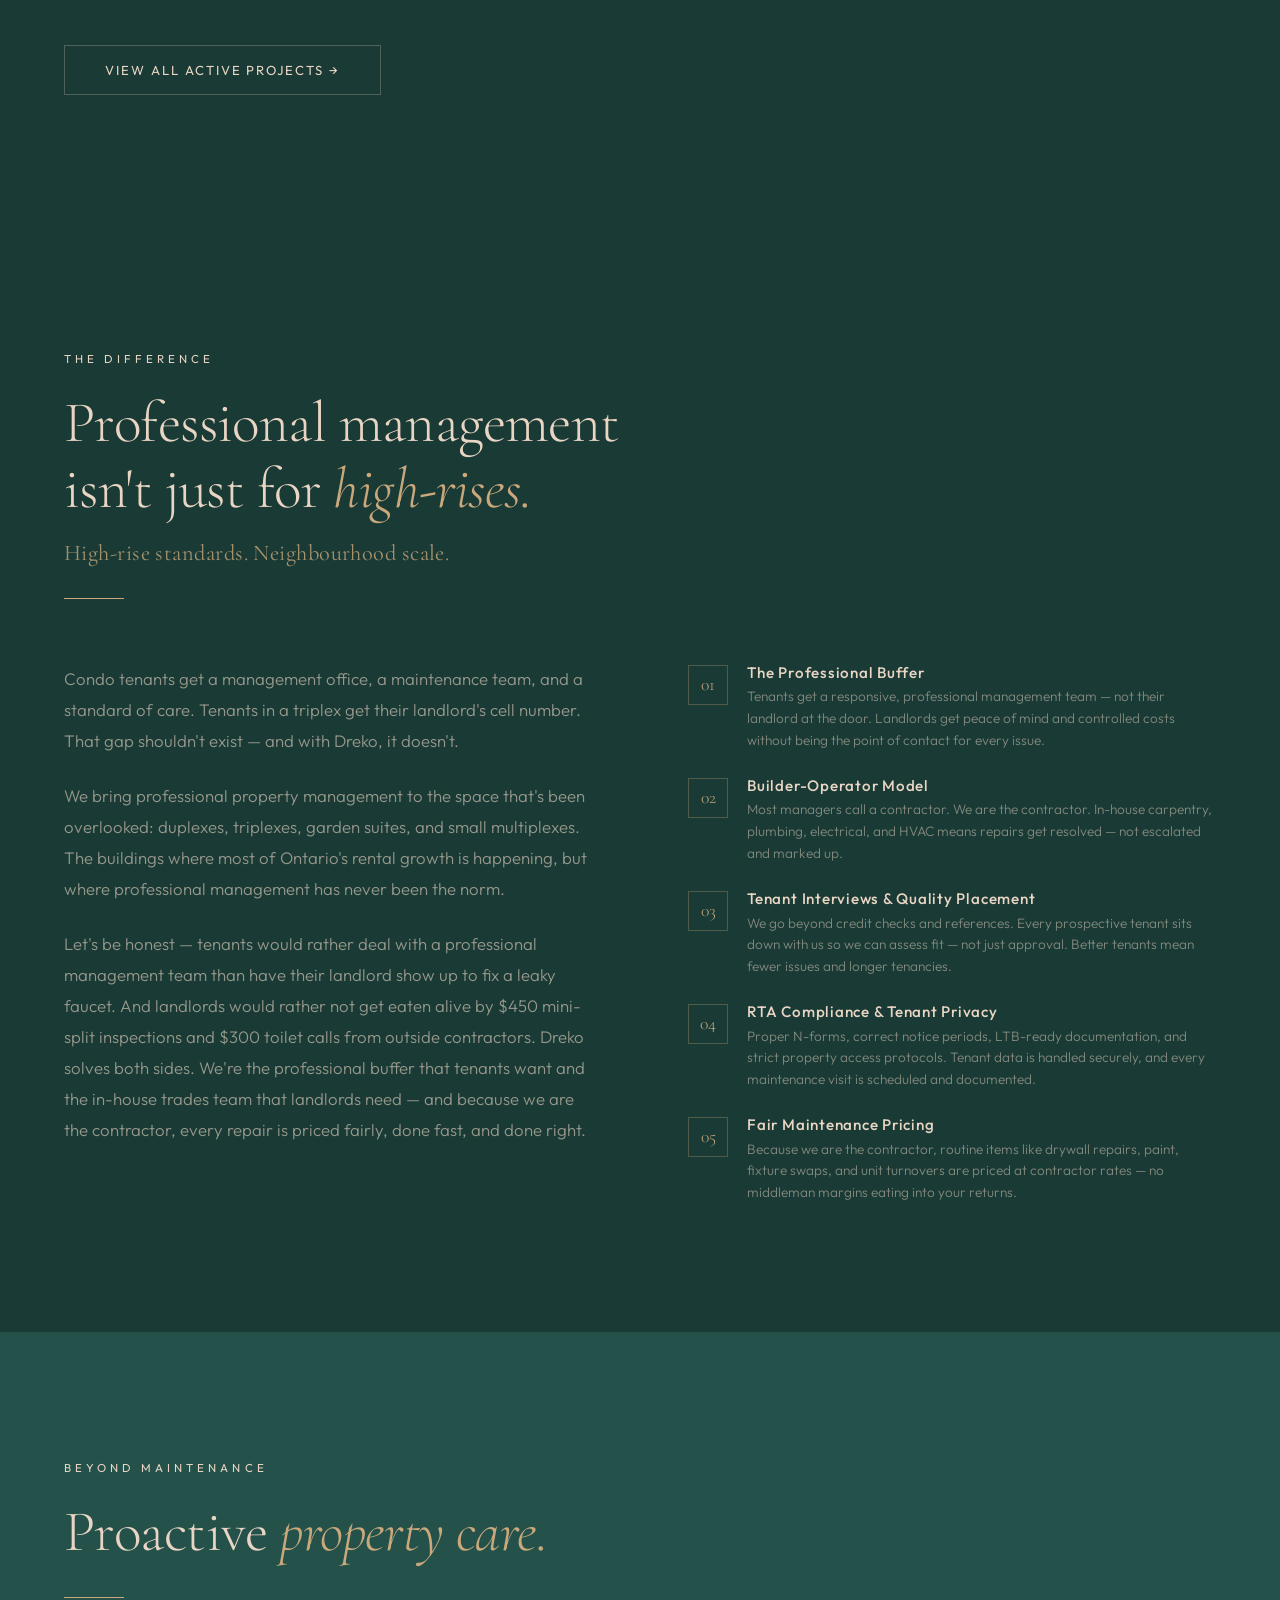
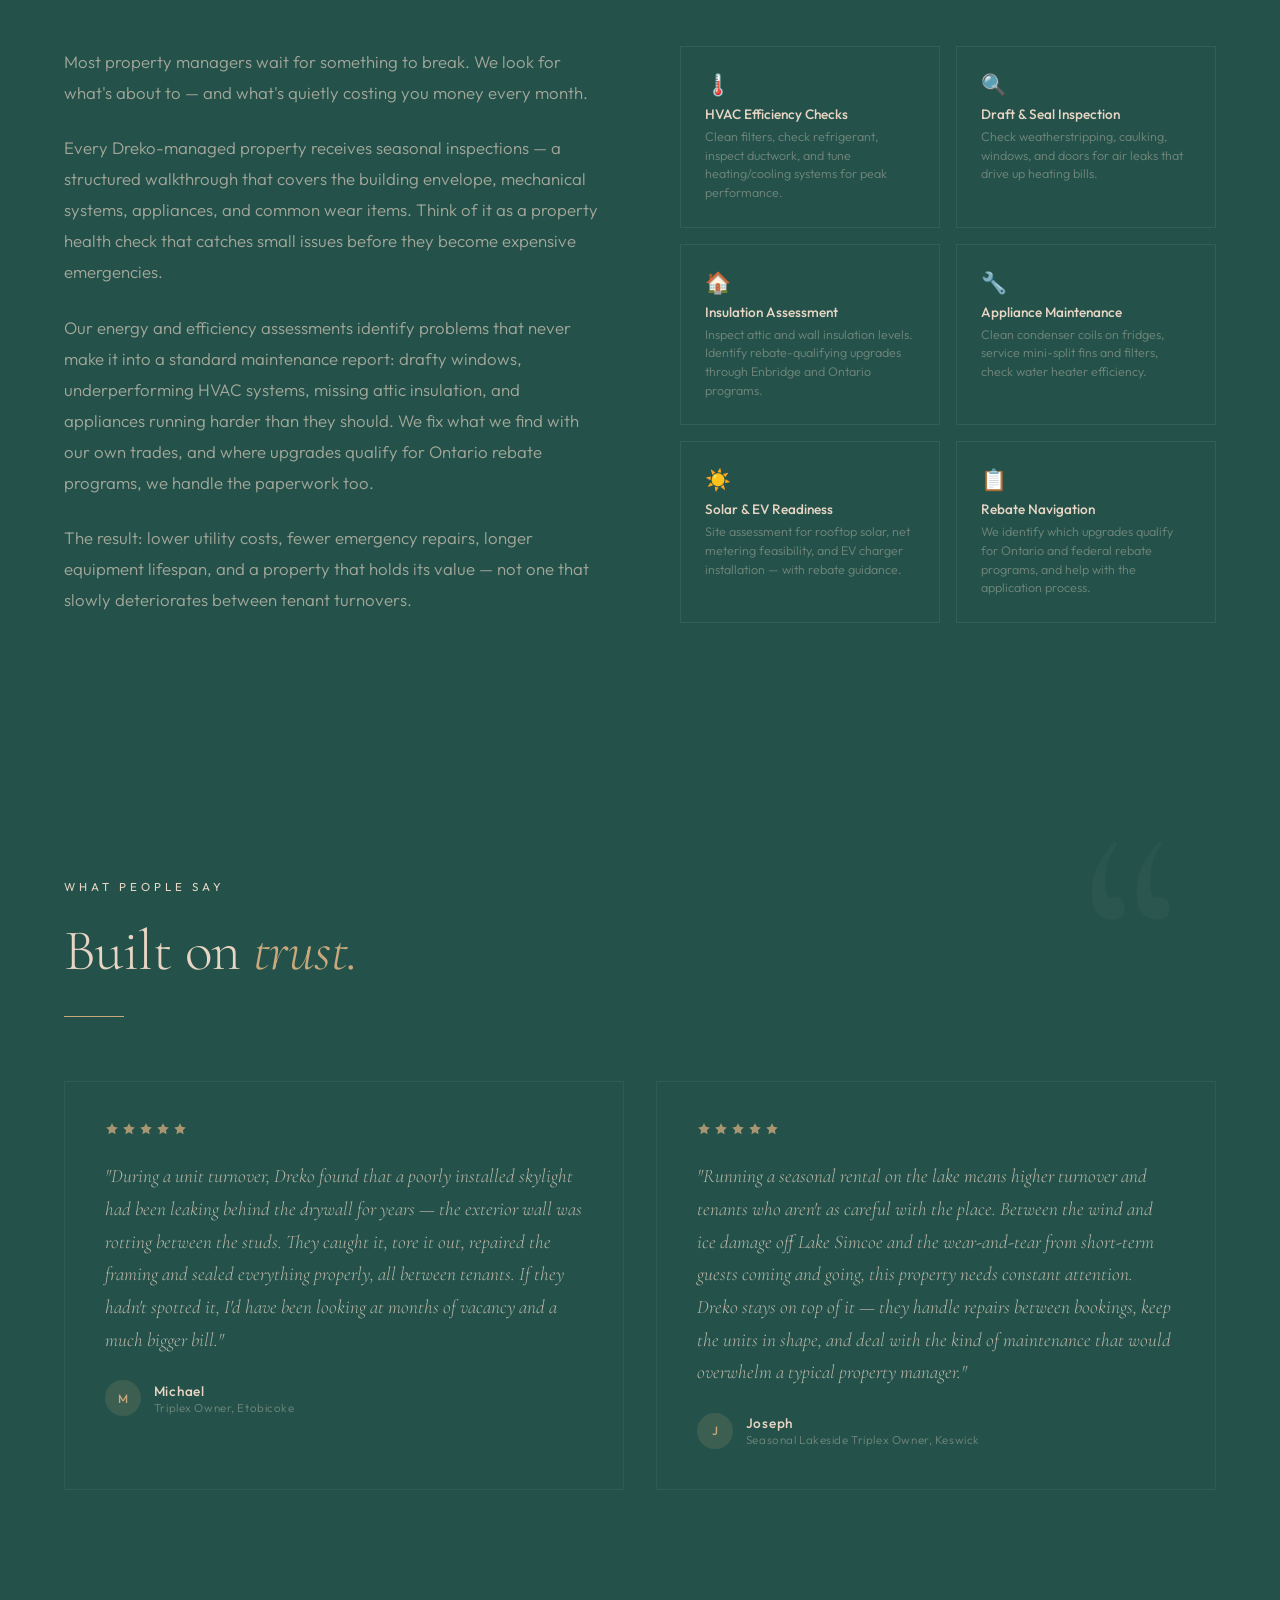
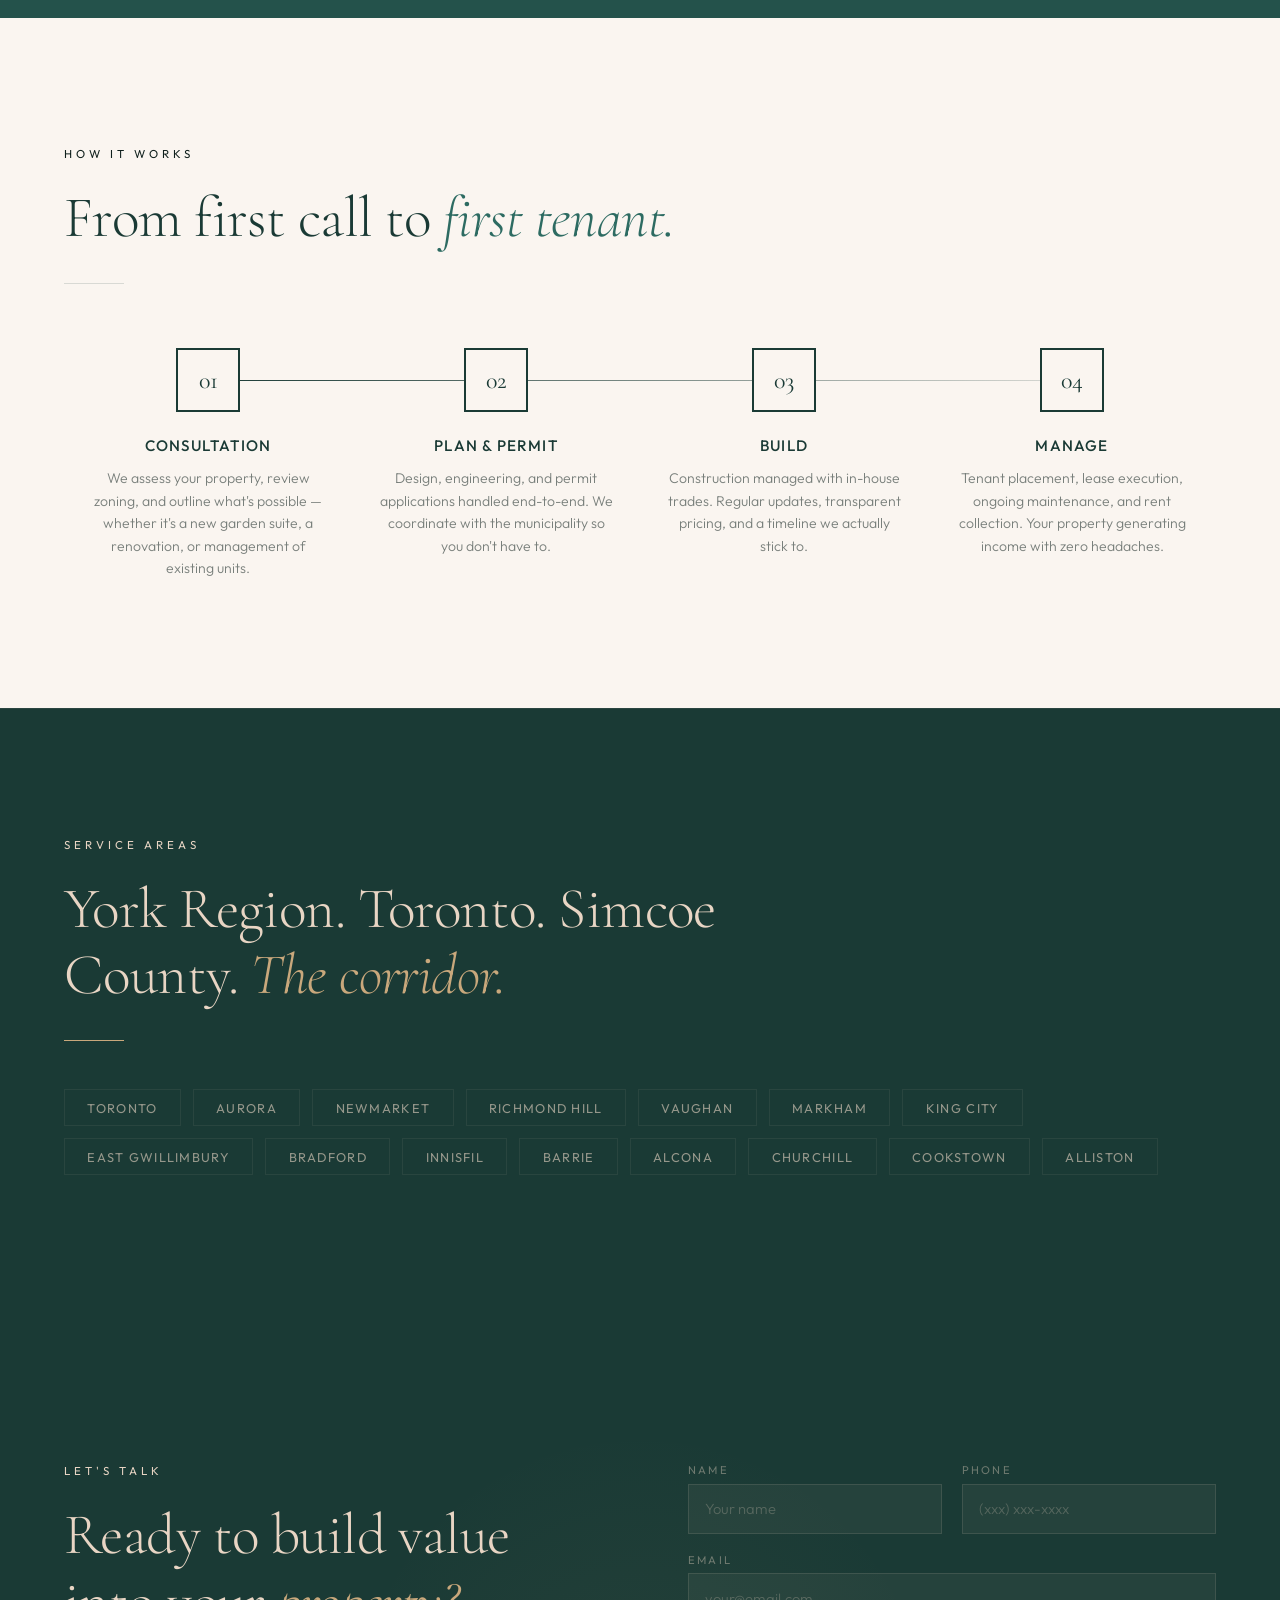
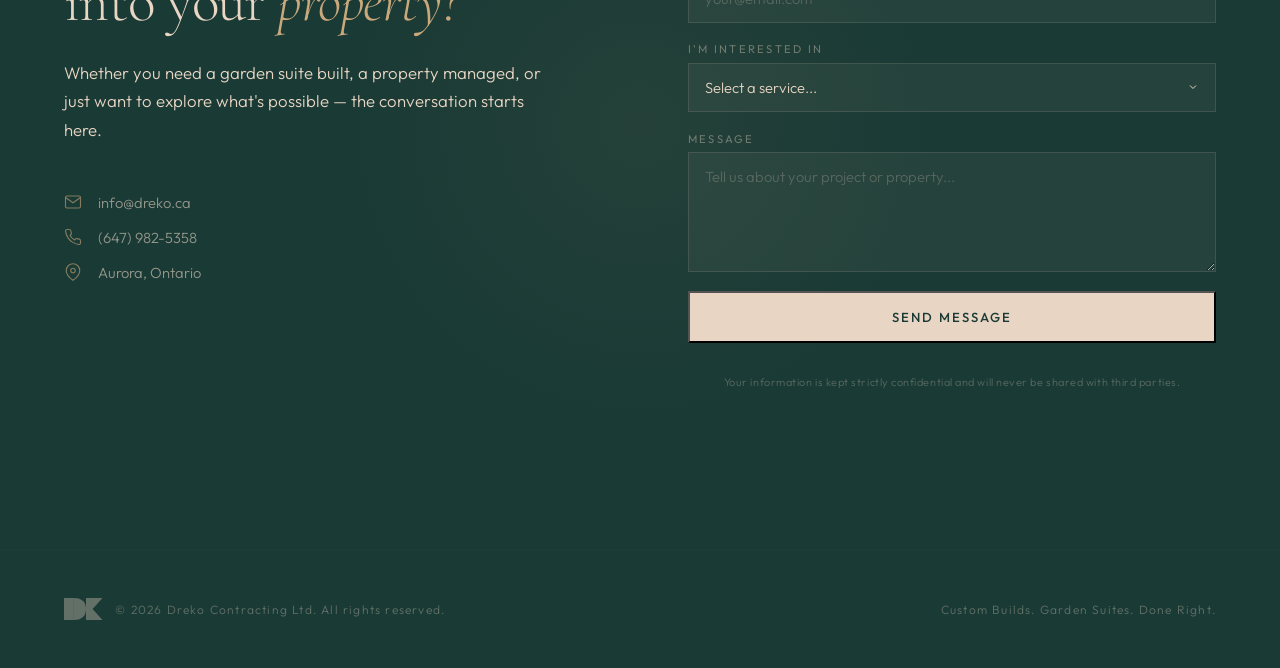
==== commit d294d4f0: "Add files via upload" ====
--- a/index.html
+++ b/index.html
@@ -1548,24 +1548,24 @@
         </div>
       </div>
     </div>
-    <div class="contact-form reveal reveal-delay-2">
+    <form class="contact-form reveal reveal-delay-2" id="contactForm" onsubmit="submitContact(event)">
       <div class="form-row">
         <div class="form-field">
           <label>Name</label>
-          <input type="text" placeholder="Your name">
+          <input type="text" name="name" placeholder="Your name" required>
         </div>
         <div class="form-field">
           <label>Phone</label>
-          <input type="tel" placeholder="(xxx) xxx-xxxx">
+          <input type="tel" name="phone" placeholder="(xxx) xxx-xxxx">
         </div>
       </div>
       <div class="form-field">
         <label>Email</label>
-        <input type="email" placeholder="your@email.com">
+        <input type="email" name="email" placeholder="your@email.com" required>
       </div>
       <div class="form-field">
         <label>I'm Interested In</label>
-        <select>
+        <select name="service">
           <option value="" disabled selected>Select a service...</option>
           <option>Garden Suite Construction</option>
           <option>Custom Build / Renovation</option>
@@ -1576,11 +1576,11 @@
       </div>
       <div class="form-field">
         <label>Message</label>
-        <textarea placeholder="Tell us about your project or property..."></textarea>
+        <textarea name="message" placeholder="Tell us about your project or property..."></textarea>
       </div>
-      <a href="mailto:info@dreko.ca" class="btn-primary" style="text-align: center;">Send Message</a>
+      <button type="submit" class="btn-primary" style="text-align: center;">Send Message</button>
       <p style="font-size: 0.68rem; opacity: 0.3; text-align: center; margin-top: 0.8rem; letter-spacing: 0.05em;">Your information is kept strictly confidential and will never be shared with third parties.</p>
-    </div>
+    </form>
   </div>
 </section>
 
@@ -1681,6 +1681,32 @@
     });
   });
 
+  window.submitContact = async function(e) {
+    e.preventDefault();
+    const form = e.target;
+    const btn = form.querySelector('button[type="submit"]');
+    const d = new FormData(form);
+    btn.disabled = true; btn.textContent = 'Sending...';
+    try {
+      const res = await fetch('https://formsubmit.co/ajax/info@dreko.ca', {
+        method: 'POST',
+        headers: { 'Content-Type': 'application/json', 'Accept': 'application/json' },
+        body: JSON.stringify({
+          _subject: 'Website Contact — ' + (d.get('service') || 'General Inquiry'),
+          _template: 'box', _captcha: 'false',
+          'Name': d.get('name') || '', 'Phone': d.get('phone') || '',
+          'Email': d.get('email') || '', 'Interested In': d.get('service') || '',
+          'Message': d.get('message') || ''
+        })
+      });
+      if (!res.ok) throw new Error();
+      form.innerHTML = '<div style="padding:2rem;border:1px solid rgba(201,168,124,0.35);background:rgba(201,168,124,0.06);text-align:center;"><div style="font-family:\'Cormorant Garamond\',serif;font-size:1.6rem;color:var(--accent);margin-bottom:0.6rem;">Message sent!</div><div style="font-size:0.92rem;line-height:1.7;opacity:0.7;">Thanks for reaching out — we respond within one business day.</div></div>';
+    } catch(err) {
+      btn.disabled = false; btn.textContent = 'Send Message';
+      alert('Something went wrong. Please email info@dreko.ca or call (647) 982-5358.');
+    }
+  };
+
 })();
 </script>
 </body>
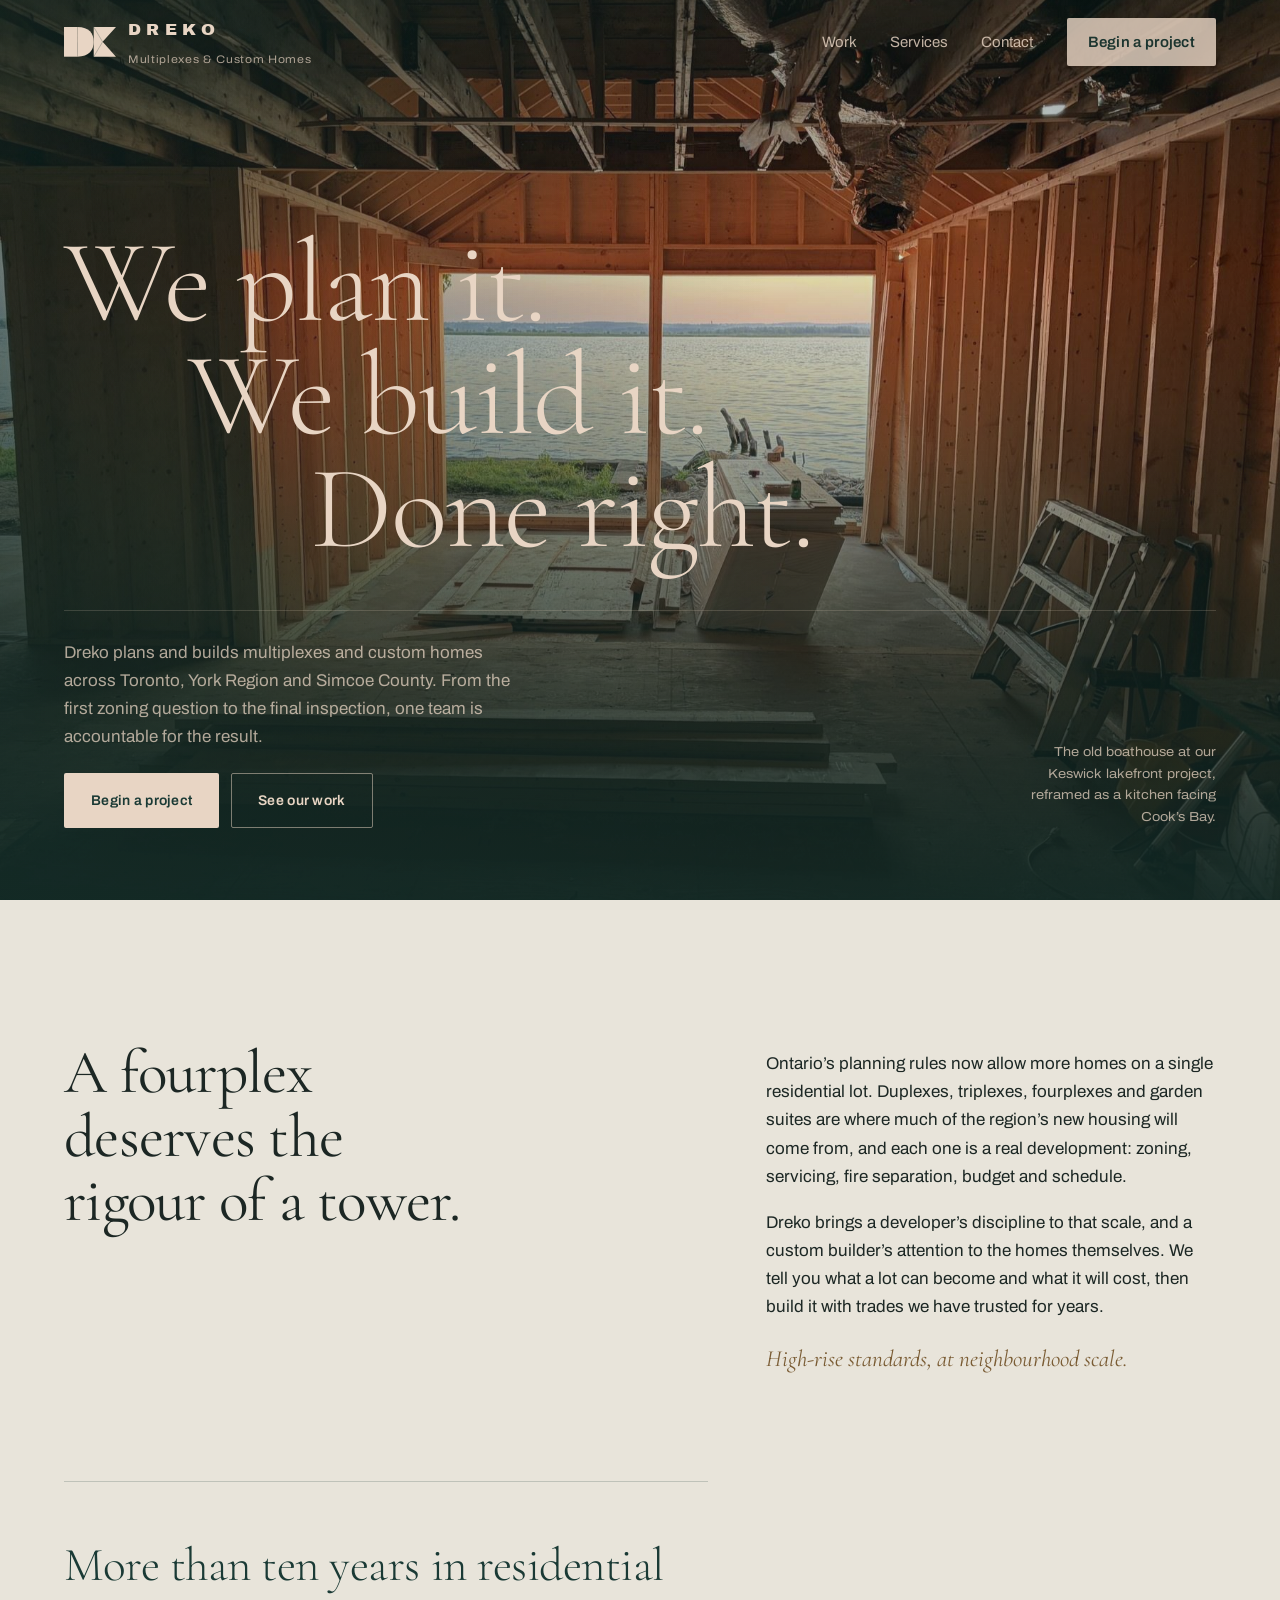
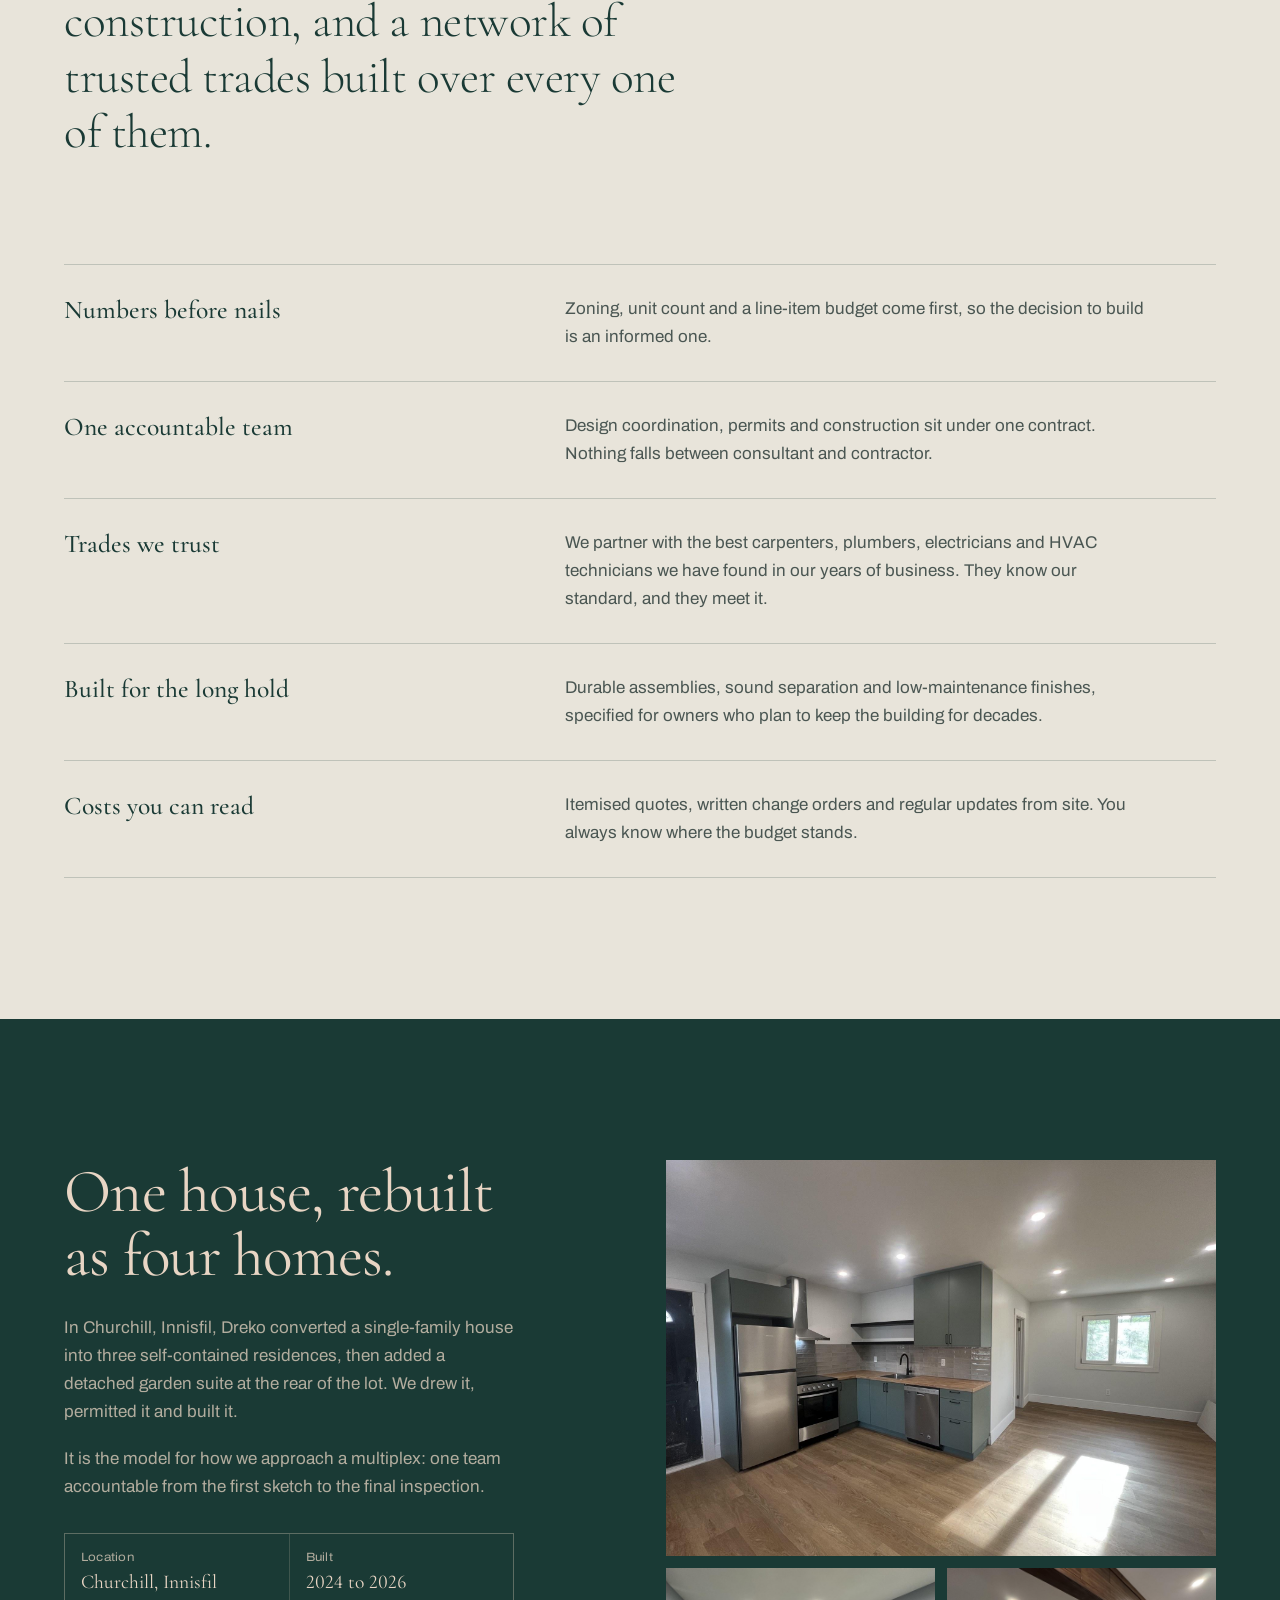
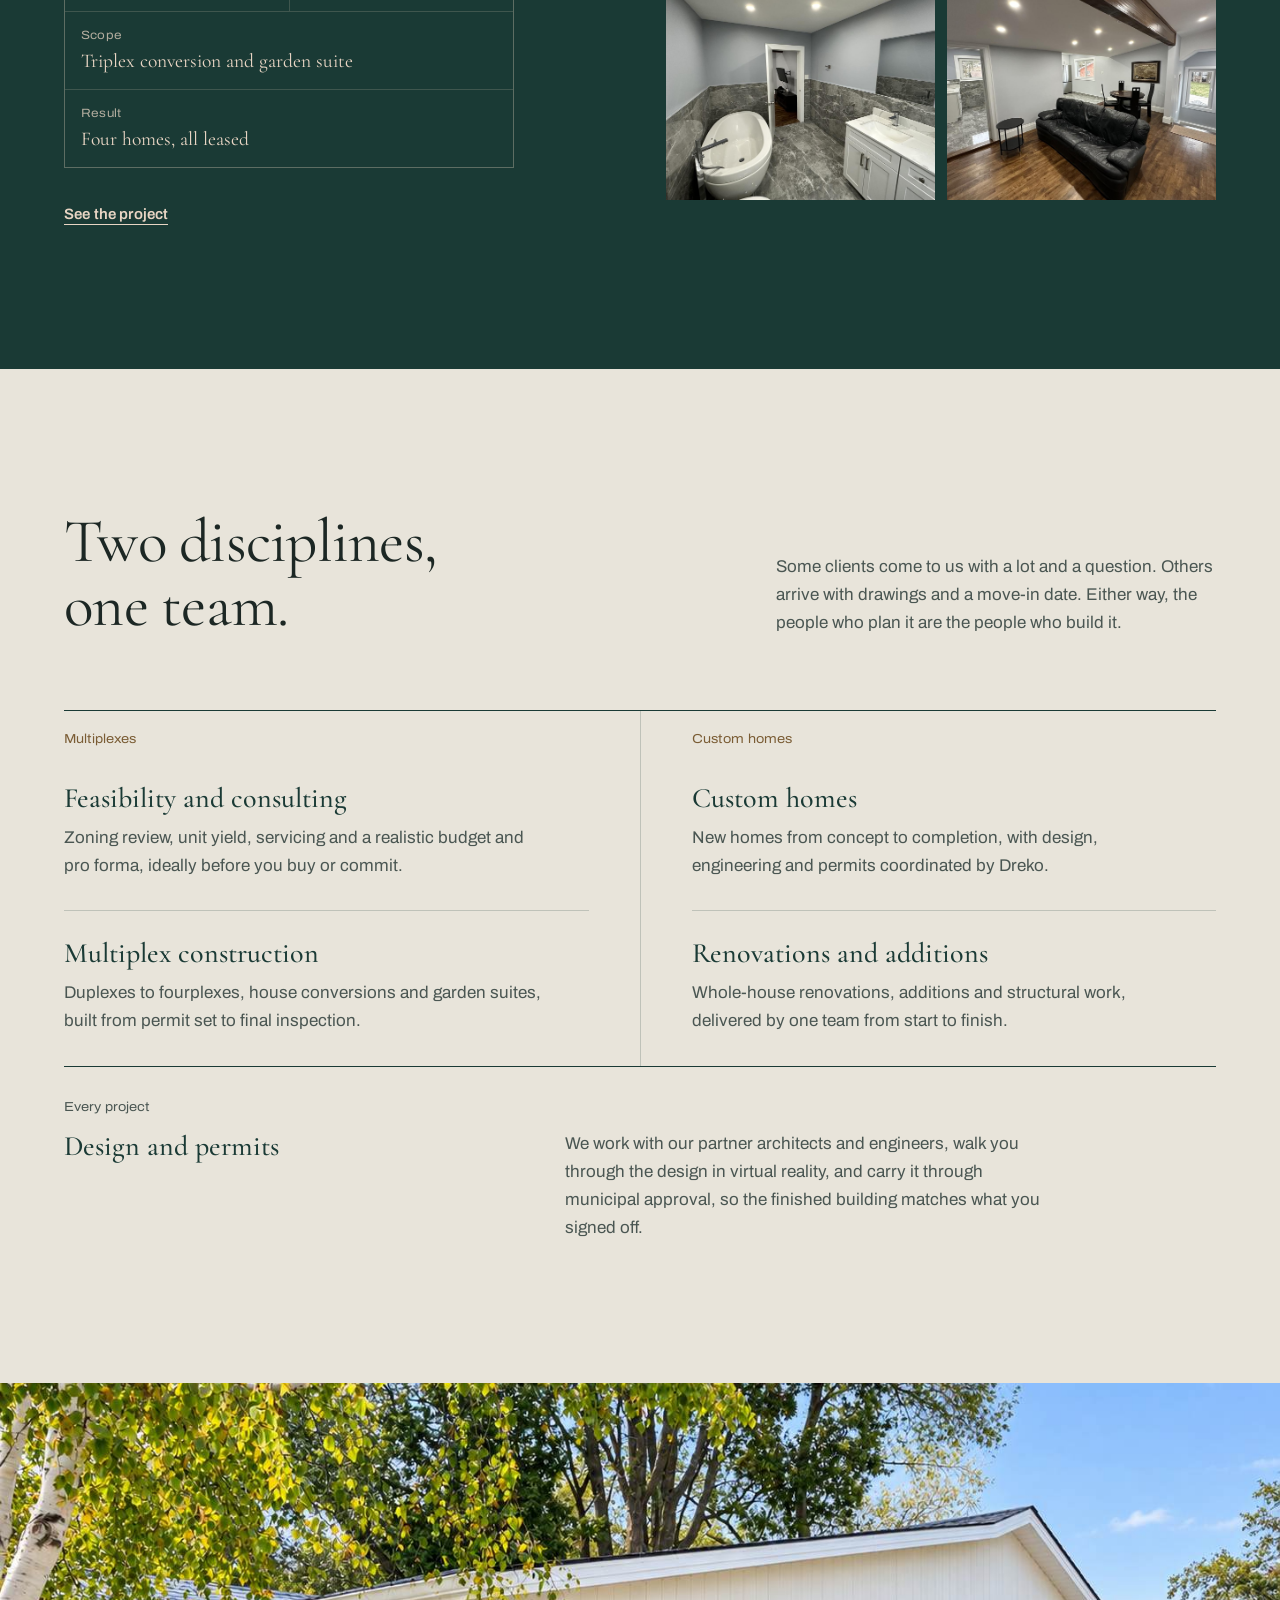
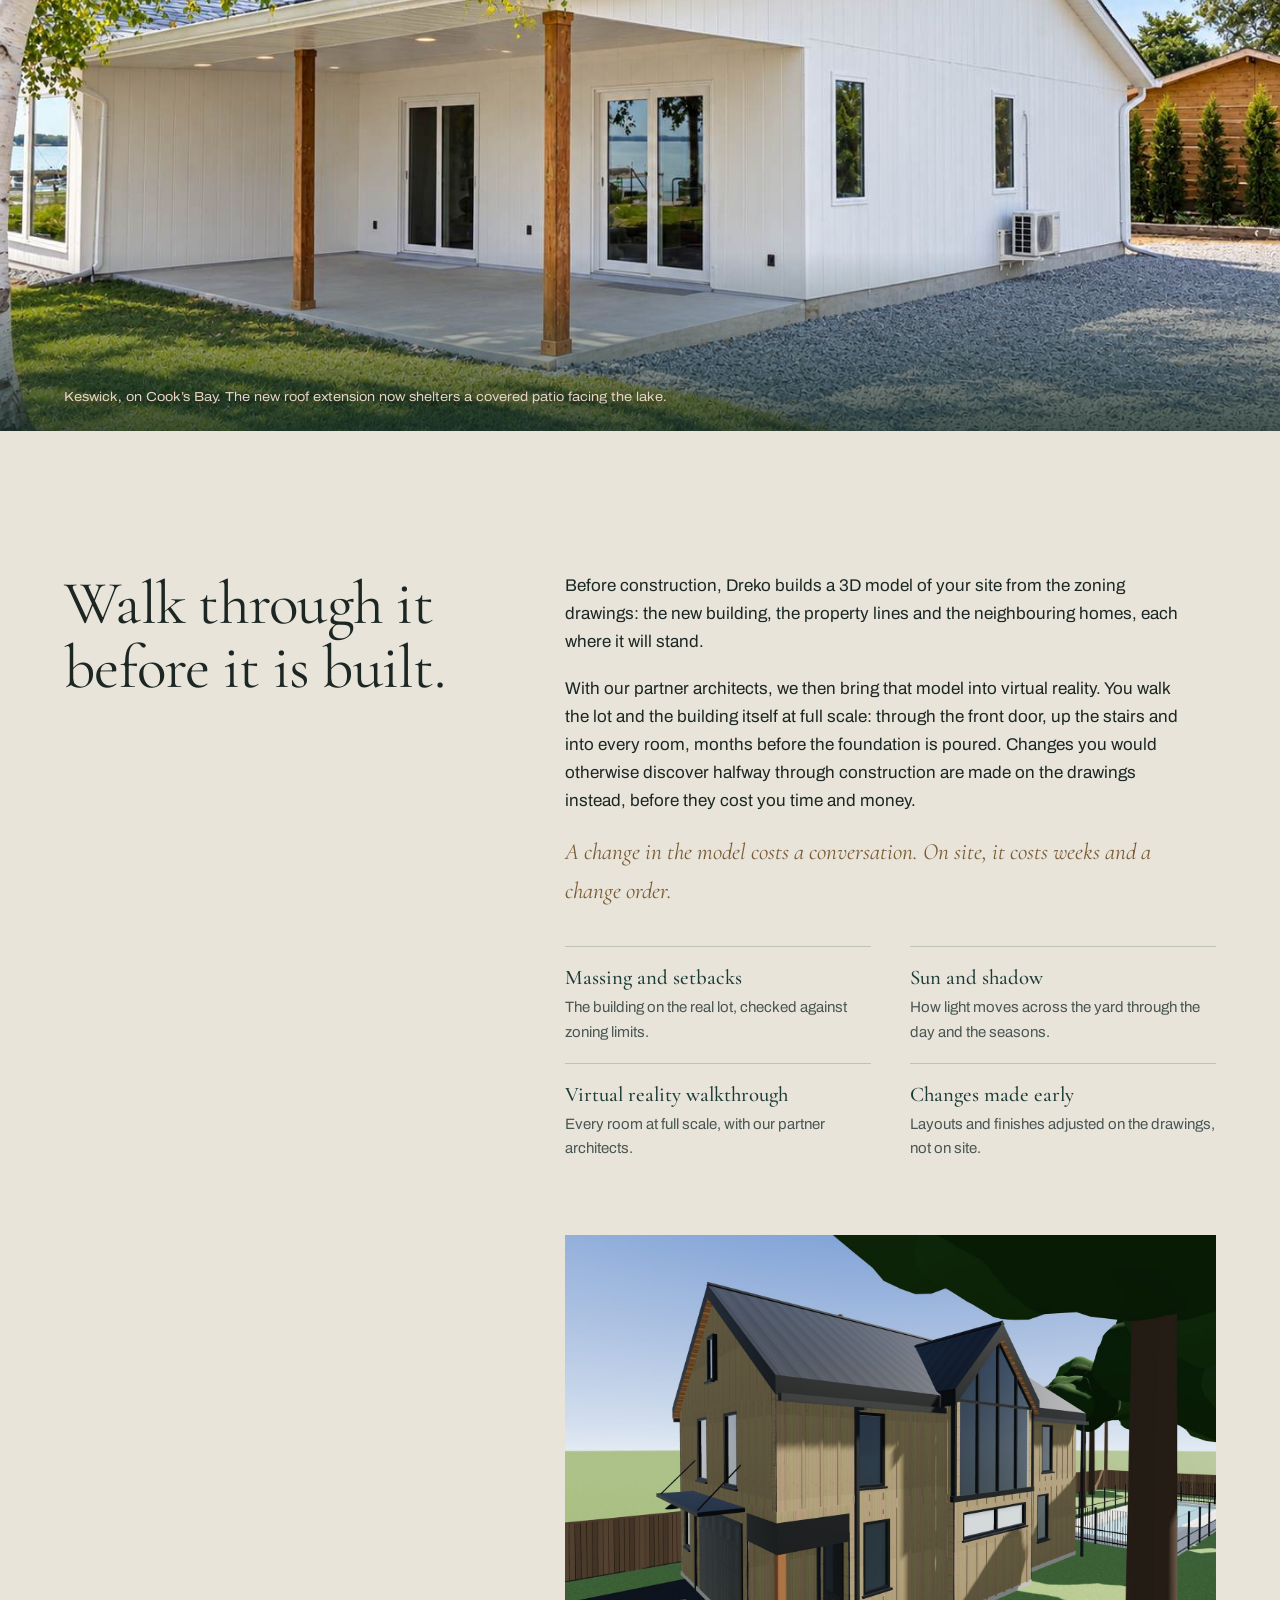
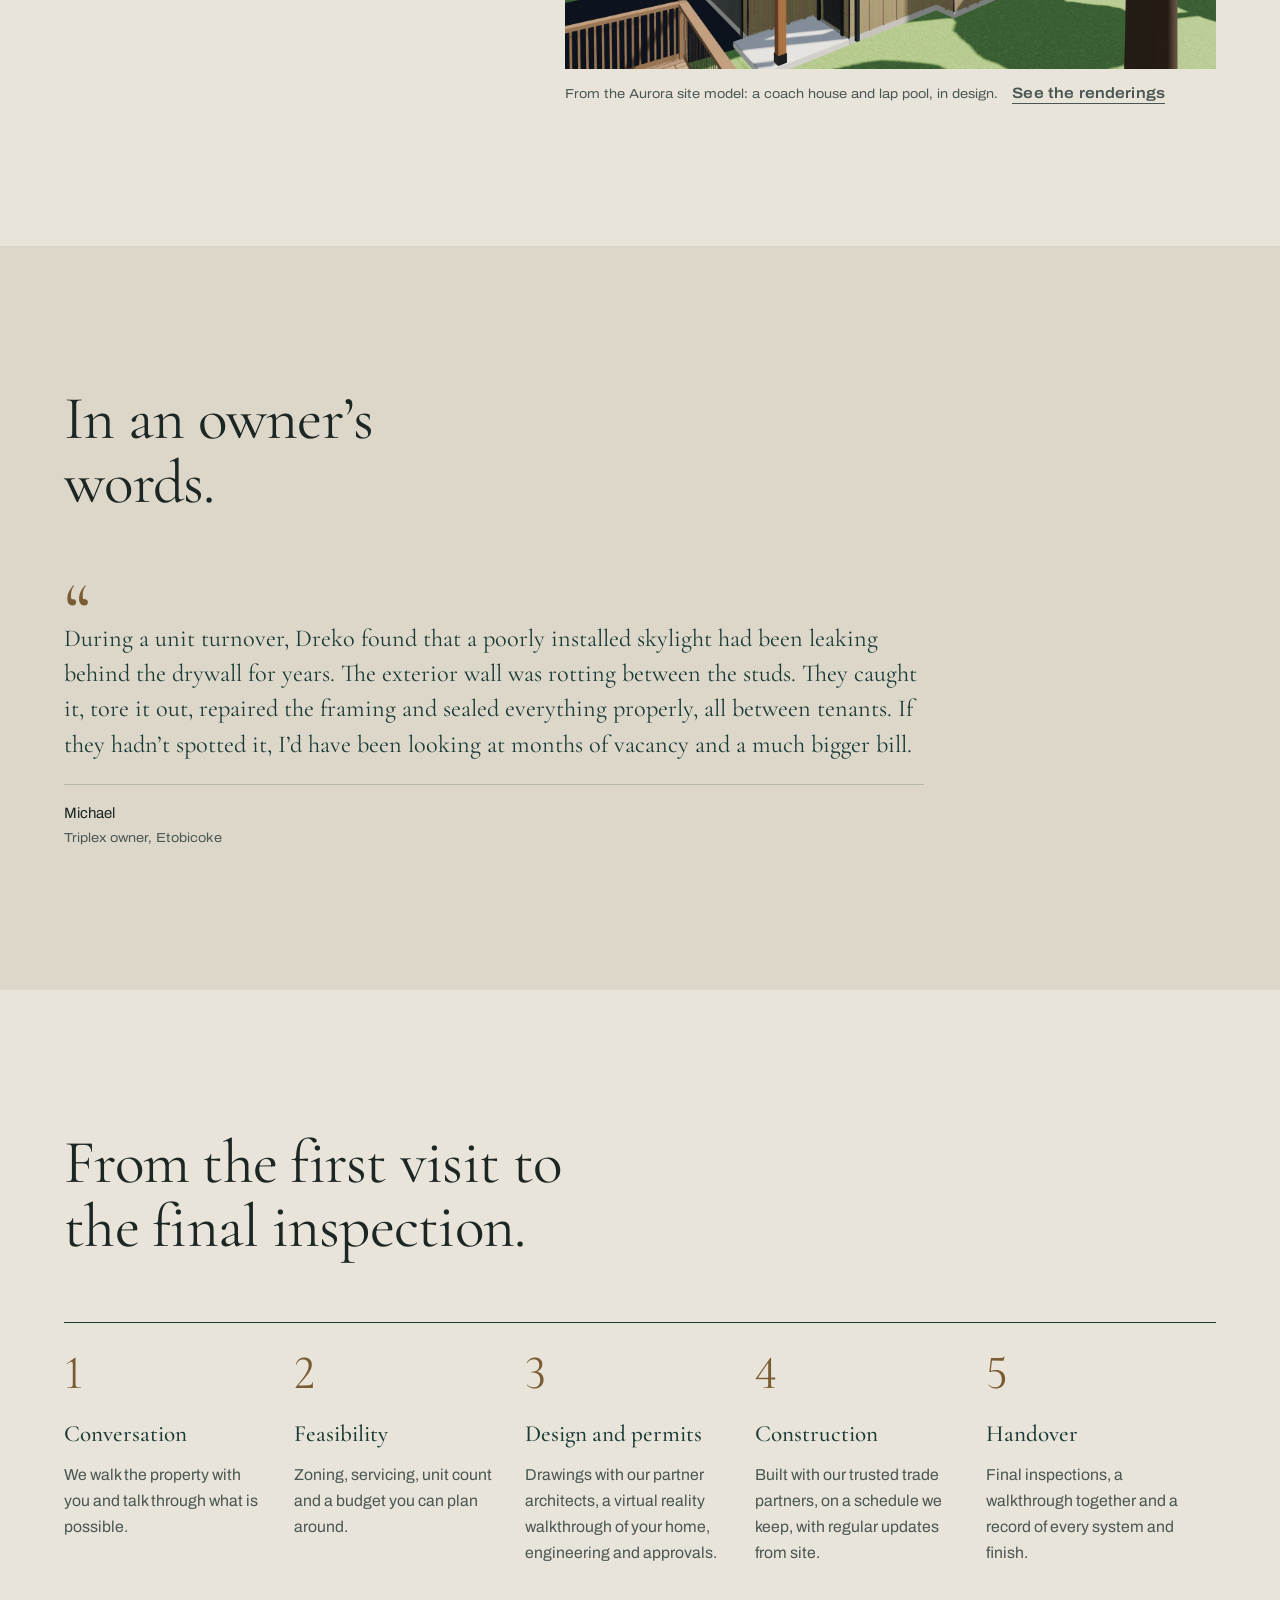
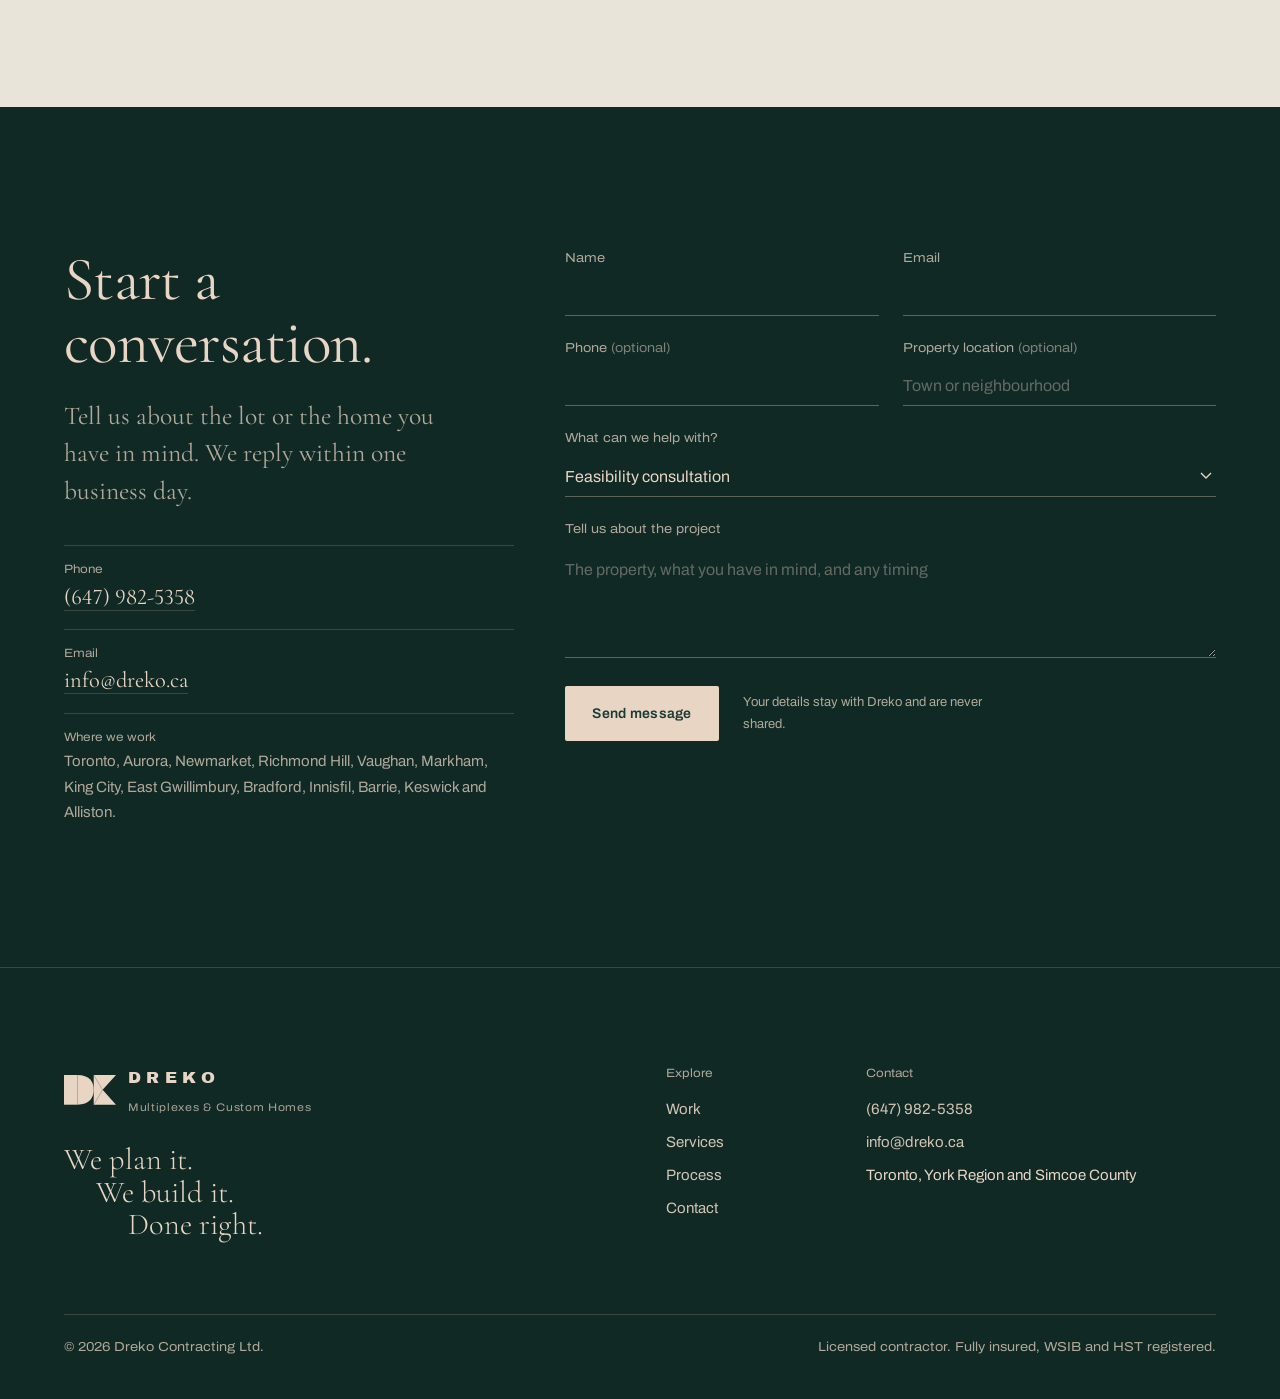
==== commit 57241234: "Rebuild site as multiplex and custom home builder; add Keswick progress photos, Wells 3D renderings " ====
--- a/index.html
+++ b/index.html
@@ -1,1713 +1,248 @@
-<!DOCTYPE html>
-<html lang="en">
+<!doctype html>
+<html lang="en-CA">
 <head>
-<meta charset="UTF-8">
-<meta name="viewport" content="width=device-width, initial-scale=1.0">
-<title>DREKO — Custom Builds & Property Management | Toronto, GTA & Simcoe County</title>
-<meta name="description" content="Garden suite construction, custom builds, and professional property management across Toronto, York Region, and Simcoe County. Your property. Done right.">
-<link rel="canonical" href="https://dreko.ca">
-<link href="https://fonts.googleapis.com/css2?family=Cormorant+Garamond:ital,wght@0,300;0,400;0,500;0,600;1,300;1,400&family=Outfit:wght@300;400;500;600&display=swap" rel="stylesheet">
-
-<!-- Structured Data for Local Business SEO -->
-<script type="application/ld+json">
-{
-  "@context": "https://schema.org",
-  "@type": "GeneralContractor",
-  "name": "Dreko Contracting Ltd.",
-  "description": "Garden suite construction, custom builds, and professional property management across Toronto, York Region, and Simcoe County.",
-  "url": "https://dreko.ca",
-  "telephone": "+1-647-982-5358",
-  "email": "info@dreko.ca",
-  "address": {
-    "@type": "PostalAddress",
-    "addressLocality": "Aurora",
-    "addressRegion": "ON",
-    "addressCountry": "CA"
-  },
-  "areaServed": ["Toronto", "Aurora", "Newmarket", "Richmond Hill", "Vaughan", "Markham", "King City", "East Gwillimbury", "Bradford", "Innisfil", "Barrie", "Alliston"],
-  "serviceType": ["Garden Suite Construction", "Custom Builds", "Property Management", "Renovation", "ADU Construction"]
-}
-</script>
-
-<style>
-  :root {
-    --deep-green: #1a3a35;
-    --green-mid: #24524b;
-    --green-light: #2d6b62;
-    --cream: #e8d5c4;
-    --cream-soft: #f2e8de;
-    --cream-white: #faf5f0;
-    --warm-gray: #8a7e74;
-    --accent: #c9a87c;
-    --text-dark: #0f1f1c;
-  }
-
-  * { margin: 0; padding: 0; box-sizing: border-box; }
-
-  html {
-    scroll-behavior: smooth;
-    font-size: 16px;
-  }
-
-  body {
-    font-family: 'Outfit', sans-serif;
-    font-weight: 300;
-    color: var(--cream);
-    background: var(--deep-green);
-    overflow-x: hidden;
-    -webkit-font-smoothing: antialiased;
-  }
-
-  /* ===== NOISE TEXTURE ===== */
-  body::before {
-    content: '';
-    position: fixed;
-    top: 0; left: 0;
-    width: 100%; height: 100%;
-    opacity: 0.03;
-    background-image: url("data:image/svg+xml,%3Csvg viewBox='0 0 256 256' xmlns='http://www.w3.org/2000/svg'%3E%3Cfilter id='n'%3E%3CfeTurbulence type='fractalNoise' baseFrequency='0.9' numOctaves='4' stitchTiles='stitch'/%3E%3C/filter%3E%3Crect width='100%25' height='100%25' filter='url(%23n)'/%3E%3C/svg%3E");
-    background-size: 256px 256px;
-    pointer-events: none;
-    z-index: 9999;
-  }
-
-  /* ===== SCROLL REVEAL ===== */
-  .reveal {
-    opacity: 1;
-    transform: translateY(0);
-    transition: opacity 0.9s cubic-bezier(0.16, 1, 0.3, 1), transform 0.9s cubic-bezier(0.16, 1, 0.3, 1);
-  }
-  .reveal-enabled .reveal {
-    opacity: 0;
-    transform: translateY(40px);
-  }
-  .reveal-enabled .reveal.visible {
-    opacity: 1;
-    transform: translateY(0);
-  }
-  .reveal-delay-1 { transition-delay: 0.12s; }
-  .reveal-delay-2 { transition-delay: 0.24s; }
-  .reveal-delay-3 { transition-delay: 0.36s; }
-  .reveal-delay-4 { transition-delay: 0.48s; }
-  .reveal-delay-5 { transition-delay: 0.6s; }
-
-  /* ===== NAVIGATION ===== */
-  nav {
-    position: fixed;
-    top: 0; left: 0;
-    width: 100%;
-    z-index: 1000;
-    padding: 1.5rem 4rem;
-    display: flex;
-    justify-content: space-between;
-    align-items: center;
-    transition: background 0.4s, padding 0.4s, backdrop-filter 0.4s;
-  }
-  nav.scrolled {
-    background: rgba(26, 58, 53, 0.95);
-    backdrop-filter: blur(24px);
-    padding: 1rem 4rem;
-    box-shadow: 0 1px 0 rgba(232,213,196,0.06);
-  }
-  .nav-logo {
-    display: flex;
-    align-items: center;
-    gap: 0.8rem;
-    text-decoration: none;
-  }
-  .nav-logo svg {
-    height: 38px;
-    width: auto;
-    transition: height 0.4s;
-  }
-  nav.scrolled .nav-logo svg { height: 32px; }
-  .nav-logo-text {
-    font-family: 'Outfit', sans-serif;
-    font-weight: 600;
-    font-size: 1.4rem;
-    letter-spacing: 0.25em;
-    color: var(--cream);
-  }
-  .nav-logo-text span {
-    font-weight: 300;
-    opacity: 0.6;
-    font-size: 0.7rem;
-    letter-spacing: 0.3em;
-    display: block;
-    margin-top: 2px;
-  }
-  .nav-links {
-    display: flex;
-    gap: 2.5rem;
-    list-style: none;
-  }
-  .nav-links a {
-    color: var(--cream);
-    text-decoration: none;
-    font-size: 0.82rem;
-    letter-spacing: 0.15em;
-    text-transform: uppercase;
-    opacity: 0.7;
-    font-weight: 400;
-    position: relative;
-    transition: opacity 0.3s;
-  }
-  .nav-links a::after {
-    content: '';
-    position: absolute;
-    bottom: -4px;
-    left: 0;
-    width: 0;
-    height: 1px;
-    background: var(--accent);
-    transition: width 0.4s cubic-bezier(0.16, 1, 0.3, 1);
-  }
-  .nav-links a:hover { opacity: 1; }
-  .nav-links a:hover::after { width: 100%; }
-
-  /* Mobile menu */
-  .hamburger {
-    display: none;
-    flex-direction: column;
-    gap: 5px;
-    cursor: pointer;
-    padding: 8px;
-    z-index: 1001;
-    background: none;
-    border: none;
-  }
-  .hamburger span {
-    display: block;
-    width: 24px;
-    height: 1.5px;
-    background: var(--cream);
-    transition: transform 0.3s, opacity 0.3s;
-    pointer-events: none;
-  }
-  .hamburger.active span:nth-child(1) { transform: translateY(6.5px) rotate(45deg); }
-  .hamburger.active span:nth-child(2) { opacity: 0; }
-  .hamburger.active span:nth-child(3) { transform: translateY(-6.5px) rotate(-45deg); }
-
-  .mobile-menu {
-    display: none;
-    position: fixed;
-    top: 0; left: 0;
-    width: 100%; height: 100%;
-    background: rgba(26, 58, 53, 0.98);
-    backdrop-filter: blur(30px);
-    z-index: 999;
-    flex-direction: column;
-    align-items: center;
-    justify-content: center;
-    gap: 2.5rem;
-    opacity: 0;
-    transition: opacity 0.4s;
-  }
-  .mobile-menu.open {
-    display: flex;
-    opacity: 1;
-  }
-  .mobile-menu a {
-    color: var(--cream);
-    text-decoration: none;
-    font-family: 'Cormorant Garamond', serif;
-    font-size: 2rem;
-    font-weight: 300;
-    letter-spacing: 0.1em;
-    opacity: 0.8;
-    transition: opacity 0.3s, color 0.3s;
-  }
-  .mobile-menu a:hover { opacity: 1; color: var(--accent); }
-
-  /* ===== HERO ===== */
-  .hero {
-    min-height: 100vh;
-    display: flex;
-    flex-direction: column;
-    justify-content: center;
-    padding: 0 4rem;
-    position: relative;
-    overflow: hidden;
-  }
-  .hero::after {
-    content: '';
-    position: absolute;
-    bottom: 0; left: 0;
-    width: 100%;
-    height: 30%;
-    background: linear-gradient(to top, var(--deep-green), transparent);
-    pointer-events: none;
-  }
-
-  /* Large DK watermark */
-  .hero-watermark {
-    position: absolute;
-    right: -5%;
-    top: 50%;
-    transform: translateY(-50%);
-    width: 55vw;
-    max-width: 700px;
-    opacity: 0.025;
-    pointer-events: none;
-  }
-
-  .hero-bg-line {
-    position: absolute;
-    top: 0;
-    width: 1px;
-    height: 100%;
-    background: linear-gradient(to bottom, transparent, rgba(232,213,196,0.08), transparent);
-  }
-  .hero-eyebrow {
-    font-size: 0.78rem;
-    letter-spacing: 0.35em;
-    text-transform: uppercase;
-    opacity: 0.5;
-    margin-bottom: 1.5rem;
-    font-weight: 400;
-  }
-  .hero h1 {
-    font-family: 'Cormorant Garamond', serif;
-    font-weight: 300;
-    font-size: clamp(3rem, 7vw, 6.5rem);
-    line-height: 1.05;
-    max-width: 900px;
-    letter-spacing: -0.02em;
-  }
-  .hero h1 em {
-    font-style: italic;
-    color: var(--accent);
-  }
-  .hero-sub {
-    margin-top: 2rem;
-    font-size: 1.15rem;
-    line-height: 1.7;
-    max-width: 520px;
-    opacity: 0.65;
-    font-weight: 300;
-  }
-  .hero-cta-row {
-    margin-top: 3rem;
-    display: flex;
-    gap: 1.5rem;
-    align-items: center;
-  }
-
-  /* Scroll indicator */
-  .scroll-indicator {
-    position: absolute;
-    bottom: 3rem;
-    left: 4rem;
-    display: flex;
-    align-items: center;
-    gap: 1rem;
-    opacity: 0.35;
-    z-index: 10;
-    animation: scrollPulse 2.5s ease-in-out infinite;
-  }
-  .scroll-indicator span {
-    font-size: 0.7rem;
-    letter-spacing: 0.25em;
-    text-transform: uppercase;
-    font-weight: 400;
-  }
-  .scroll-line {
-    width: 40px;
-    height: 1px;
-    background: var(--cream);
-    position: relative;
-    overflow: hidden;
-  }
-  .scroll-line::after {
-    content: '';
-    position: absolute;
-    top: 0; left: -100%;
-    width: 100%; height: 100%;
-    background: var(--accent);
-    animation: scrollSlide 2.5s ease-in-out infinite;
-  }
-  @keyframes scrollSlide {
-    0% { left: -100%; }
-    50% { left: 0; }
-    100% { left: 100%; }
-  }
-  @keyframes scrollPulse {
-    0%, 100% { opacity: 0.35; }
-    50% { opacity: 0.6; }
-  }
-
-  /* ===== BUTTONS ===== */
-  .btn-primary {
-    display: inline-block;
-    padding: 1rem 2.5rem;
-    background: var(--cream);
-    color: var(--deep-green);
-    text-decoration: none;
-    font-family: 'Outfit', sans-serif;
-    font-size: 0.82rem;
-    font-weight: 500;
-    letter-spacing: 0.15em;
-    text-transform: uppercase;
-    transition: transform 0.3s, box-shadow 0.3s, background 0.3s;
-    position: relative;
-    overflow: hidden;
-  }
-  .btn-primary::before {
-    content: '';
-    position: absolute;
-    top: 0; left: -100%;
-    width: 100%; height: 100%;
-    background: linear-gradient(90deg, transparent, rgba(255,255,255,0.2), transparent);
-    transition: left 0.6s;
-  }
-  .btn-primary:hover {
-    transform: translateY(-2px);
-    box-shadow: 0 12px 40px rgba(232,213,196,0.2);
-    background: var(--cream-white);
-  }
-  .btn-primary:hover::before { left: 100%; }
-
-  .btn-ghost {
-    display: inline-block;
-    padding: 1rem 2.5rem;
-    border: 1px solid rgba(232,213,196,0.25);
-    color: var(--cream);
-    text-decoration: none;
-    font-family: 'Outfit', sans-serif;
-    font-size: 0.82rem;
-    font-weight: 400;
-    letter-spacing: 0.15em;
-    text-transform: uppercase;
-    transition: border-color 0.3s, background 0.3s;
-  }
-  .btn-ghost:hover {
-    border-color: rgba(232,213,196,0.5);
-    background: rgba(232,213,196,0.05);
-  }
-
-  /* ===== STATS BAR ===== */
-  .stats-bar {
-    padding: 4rem;
-    display: grid;
-    grid-template-columns: repeat(4, 1fr);
-    gap: 2rem;
-    border-top: 1px solid rgba(232,213,196,0.08);
-    border-bottom: 1px solid rgba(232,213,196,0.08);
-  }
-  .stat-item { text-align: center; }
-  .stat-number {
-    font-family: 'Cormorant Garamond', serif;
-    font-size: 3.2rem;
-    font-weight: 300;
-    color: var(--accent);
-    line-height: 1;
-  }
-  .stat-label {
-    font-size: 0.75rem;
-    letter-spacing: 0.2em;
-    text-transform: uppercase;
-    opacity: 0.45;
-    margin-top: 0.75rem;
-    font-weight: 400;
-  }
-
-  /* ===== TRUST BADGES ===== */
-  .trust-bar {
-    padding: 2.5rem 4rem;
-    display: flex;
-    justify-content: center;
-    gap: 3rem;
-    flex-wrap: wrap;
-    border-bottom: 1px solid rgba(232,213,196,0.08);
-  }
-  .trust-badge {
-    display: flex;
-    align-items: center;
-    gap: 0.6rem;
-    opacity: 0.45;
-    transition: opacity 0.3s;
-  }
-  .trust-badge:hover { opacity: 0.7; }
-  .trust-badge svg {
-    width: 20px;
-    height: 20px;
-    stroke: var(--accent);
-    fill: none;
-    stroke-width: 1.5;
-    stroke-linecap: round;
-    stroke-linejoin: round;
-    min-width: 20px;
-  }
-  .trust-badge span {
-    font-size: 0.72rem;
-    letter-spacing: 0.15em;
-    text-transform: uppercase;
-    font-weight: 400;
-  }
-
-  /* ===== SECTIONS GENERAL ===== */
-  section { padding: 8rem 4rem; }
-  .section-eyebrow {
-    font-size: 0.72rem;
-    letter-spacing: 0.35em;
-    text-transform: uppercase;
-    opacity: 0.4;
-    margin-bottom: 1.5rem;
-    font-weight: 400;
-  }
-  .section-heading {
-    font-family: 'Cormorant Garamond', serif;
-    font-weight: 300;
-    font-size: clamp(2.2rem, 4.5vw, 3.8rem);
-    line-height: 1.15;
-    max-width: 700px;
-    letter-spacing: -0.01em;
-  }
-  .section-heading em { font-style: italic; color: var(--accent); }
-  .divider {
-    width: 60px;
-    height: 1px;
-    background: var(--accent);
-    opacity: 0.4;
-    margin: 2rem 0;
-  }
-
-  /* ===== SERVICES ===== */
-  .services {
-    background: var(--green-mid);
-    position: relative;
-  }
-  .services::before {
-    content: '';
-    position: absolute;
-    top: 0; right: 0;
-    width: 40%;
-    height: 100%;
-    background: linear-gradient(135deg, transparent, rgba(232,213,196,0.02));
-    pointer-events: none;
-  }
-  .services-grid {
-    margin-top: 4rem;
-    display: grid;
-    grid-template-columns: repeat(6, 1fr);
-    gap: 2rem;
-  }
-  .service-card {
-    grid-column: span 2;
-    padding: 2.5rem;
-    border: 1px solid rgba(232,213,196,0.08);
-    transition: border-color 0.4s, transform 0.4s, background 0.4s;
-    position: relative;
-    overflow: hidden;
-  }
-  .service-card:nth-child(n+4) {
-    grid-column: span 3;
-  }
-  .service-card::before {
-    content: '';
-    position: absolute;
-    top: 0; left: 0;
-    width: 100%; height: 3px;
-    background: var(--accent);
-    transform: scaleX(0);
-    transform-origin: left;
-    transition: transform 0.5s cubic-bezier(0.16, 1, 0.3, 1);
-  }
-  .service-card:hover {
-    border-color: rgba(232,213,196,0.2);
-    transform: translateY(-4px);
-    background: rgba(232,213,196,0.03);
-  }
-  .service-card:hover::before { transform: scaleX(1); }
-  .service-card:hover .service-icon svg {
-    transform: scale(1.1);
-    opacity: 1;
-  }
-
-  .service-icon {
-    margin-bottom: 1.5rem;
-    display: block;
-  }
-  .service-icon svg {
-    width: 36px;
-    height: 36px;
-    stroke: var(--accent);
-    fill: none;
-    stroke-width: 1.5;
-    stroke-linecap: round;
-    stroke-linejoin: round;
-    opacity: 0.7;
-    transition: transform 0.4s, opacity 0.4s;
-  }
-  .service-card h3 {
-    font-family: 'Cormorant Garamond', serif;
-    font-weight: 400;
-    font-size: 1.5rem;
-    margin-bottom: 1rem;
-    letter-spacing: 0.01em;
-  }
-  .service-card p {
-    font-size: 0.92rem;
-    line-height: 1.7;
-    opacity: 0.55;
-  }
-
-  /* ===== FEATURED PROJECT ===== */
-  .featured {
-    position: relative;
-    overflow: hidden;
-  }
-  .featured-grid {
-    margin-top: 4rem;
-    display: grid;
-    grid-template-columns: 1fr 1fr;
-    gap: 4rem;
-    align-items: center;
-  }
-  .featured-visual {
-    position: relative;
-    aspect-ratio: 4/3;
-    background: var(--green-mid);
-    border: 1px solid rgba(232,213,196,0.08);
-    display: flex;
-    flex-direction: column;
-    align-items: center;
-    justify-content: center;
-    overflow: hidden;
-  }
-  .featured-visual-label {
-    font-size: 0.68rem;
-    letter-spacing: 0.3em;
-    text-transform: uppercase;
-    opacity: 0.3;
-    margin-bottom: 1rem;
-    font-weight: 400;
-  }
-  .featured-visual svg {
-    width: 120px;
-    opacity: 0.12;
-  }
-  .featured-visual-caption {
-    position: absolute;
-    bottom: 0; left: 0; right: 0;
-    padding: 1.2rem 1.5rem;
-    background: rgba(26,58,53,0.85);
-    backdrop-filter: blur(10px);
-    font-size: 0.78rem;
-    letter-spacing: 0.08em;
-    opacity: 0.6;
-    display: flex;
-    justify-content: space-between;
-  }
-  .featured-details h3 {
-    font-family: 'Cormorant Garamond', serif;
-    font-weight: 400;
-    font-size: 2rem;
-    margin-bottom: 1.5rem;
-  }
-  .featured-details p {
-    font-size: 1rem;
-    line-height: 1.8;
-    opacity: 0.55;
-    margin-bottom: 1.5rem;
-  }
-  .featured-specs {
-    display: grid;
-    grid-template-columns: 1fr 1fr;
-    gap: 1.2rem;
-    margin-top: 2rem;
-    padding-top: 2rem;
-    border-top: 1px solid rgba(232,213,196,0.08);
-  }
-  .spec-item {
-    display: flex;
-    flex-direction: column;
-  }
-  .spec-label {
-    font-size: 0.68rem;
-    letter-spacing: 0.2em;
-    text-transform: uppercase;
-    opacity: 0.35;
-    margin-bottom: 0.3rem;
-    font-weight: 400;
-  }
-  .spec-value {
-    font-family: 'Cormorant Garamond', serif;
-    font-size: 1.3rem;
-    font-weight: 400;
-    color: var(--accent);
-  }
-
-  /* ===== WHY DREKO ===== */
-  .why-dreko { position: relative; }
-  .why-grid {
-    margin-top: 4rem;
-    display: grid;
-    grid-template-columns: 1fr 1fr;
-    gap: 6rem;
-    align-items: start;
-  }
-  .why-text p {
-    font-size: 1.05rem;
-    line-height: 1.85;
-    opacity: 0.6;
-    margin-bottom: 1.5rem;
-  }
-  .why-list {
-    list-style: none;
-    display: flex;
-    flex-direction: column;
-    gap: 1.5rem;
-  }
-  .why-list li {
-    display: flex;
-    gap: 1.2rem;
-    align-items: flex-start;
-    transition: transform 0.3s;
-  }
-  .why-list li:hover { transform: translateX(6px); }
-  .why-list-marker {
-    width: 40px;
-    height: 40px;
-    min-width: 40px;
-    border: 1px solid rgba(201,168,124,0.3);
-    display: flex;
-    align-items: center;
-    justify-content: center;
-    font-family: 'Cormorant Garamond', serif;
-    font-size: 1.1rem;
-    color: var(--accent);
-    margin-top: 2px;
-    transition: background 0.3s, border-color 0.3s;
-  }
-  .why-list li:hover .why-list-marker {
-    background: rgba(201,168,124,0.08);
-    border-color: rgba(201,168,124,0.5);
-  }
-  .why-list-content h4 {
-    font-family: 'Outfit', sans-serif;
-    font-weight: 500;
-    font-size: 0.95rem;
-    letter-spacing: 0.05em;
-    margin-bottom: 0.3rem;
-  }
-  .why-list-content p {
-    font-size: 0.85rem;
-    line-height: 1.6;
-    opacity: 0.5;
-    margin-bottom: 0;
-  }
-
-  /* ===== TESTIMONIALS ===== */
-  .testimonials {
-    background: var(--green-mid);
-    position: relative;
-    overflow: hidden;
-  }
-  .testimonials::before {
-    content: '\201C';
-    position: absolute;
-    top: 2rem;
-    right: 6rem;
-    font-family: 'Cormorant Garamond', serif;
-    font-size: 20rem;
-    line-height: 1;
-    color: rgba(232,213,196,0.03);
-    pointer-events: none;
-  }
-  .testimonial-grid {
-    margin-top: 4rem;
-    display: grid;
-    grid-template-columns: repeat(2, 1fr);
-    gap: 2rem;
-  }
-  .testimonial-card {
-    padding: 2.5rem;
-    border: 1px solid rgba(232,213,196,0.06);
-    position: relative;
-    transition: border-color 0.3s;
-  }
-  .testimonial-card:hover {
-    border-color: rgba(232,213,196,0.15);
-  }
-  .testimonial-stars {
-    display: flex;
-    gap: 3px;
-    margin-bottom: 1.5rem;
-  }
-  .testimonial-stars svg {
-    width: 14px;
-    height: 14px;
-    fill: var(--accent);
-    opacity: 0.8;
-  }
-  .testimonial-card blockquote {
-    font-family: 'Cormorant Garamond', serif;
-    font-size: 1.2rem;
-    font-weight: 300;
-    font-style: italic;
-    line-height: 1.7;
-    opacity: 0.75;
-    margin-bottom: 1.5rem;
-  }
-  .testimonial-author {
-    display: flex;
-    align-items: center;
-    gap: 0.8rem;
-  }
-  .testimonial-avatar {
-    width: 36px;
-    height: 36px;
-    border-radius: 50%;
-    background: rgba(201,168,124,0.15);
-    display: flex;
-    align-items: center;
-    justify-content: center;
-    font-family: 'Outfit', sans-serif;
-    font-size: 0.75rem;
-    font-weight: 500;
-    color: var(--accent);
-  }
-  .testimonial-name {
-    font-size: 0.85rem;
-    font-weight: 500;
-    letter-spacing: 0.05em;
-  }
-  .testimonial-role {
-    font-size: 0.72rem;
-    opacity: 0.4;
-    letter-spacing: 0.05em;
-  }
-
-  /* ===== PROCESS ===== */
-  .process {
-    background: var(--cream-white);
-    color: var(--text-dark);
-  }
-  .process .section-eyebrow { opacity: 0.35; }
-  .process .section-heading { color: var(--deep-green); }
-  .process .section-heading em { color: var(--green-light); }
-  .process-steps {
-    margin-top: 4rem;
-    display: grid;
-    grid-template-columns: repeat(4, 1fr);
-    gap: 0;
-    position: relative;
-  }
-  .process-steps::before {
-    content: '';
-    position: absolute;
-    top: 32px;
-    left: 12.5%;
-    width: 75%;
-    height: 1px;
-    background: linear-gradient(to right, var(--deep-green), rgba(26,58,53,0.15));
-  }
-  .process-step {
-    text-align: center;
-    padding: 0 1.5rem;
-    position: relative;
-  }
-  .step-number {
-    width: 64px;
-    height: 64px;
-    border: 2px solid var(--deep-green);
-    display: inline-flex;
-    align-items: center;
-    justify-content: center;
-    font-family: 'Cormorant Garamond', serif;
-    font-size: 1.5rem;
-    font-weight: 400;
-    color: var(--deep-green);
-    background: var(--cream-white);
-    position: relative;
-    z-index: 1;
-    margin-bottom: 1.5rem;
-    transition: background 0.4s, color 0.4s;
-  }
-  .process-step:hover .step-number {
-    background: var(--deep-green);
-    color: var(--cream-white);
-  }
-  .process-step h4 {
-    font-family: 'Outfit', sans-serif;
-    font-weight: 500;
-    font-size: 0.95rem;
-    letter-spacing: 0.08em;
-    text-transform: uppercase;
-    color: var(--deep-green);
-    margin-bottom: 0.75rem;
-  }
-  .process-step p {
-    font-size: 0.88rem;
-    line-height: 1.6;
-    opacity: 0.55;
-    color: var(--text-dark);
-  }
-
-  /* ===== SERVICE AREAS ===== */
-  .areas {
-    border-top: 1px solid rgba(232,213,196,0.08);
-  }
-  .areas-row {
-    margin-top: 3rem;
-    display: flex;
-    flex-wrap: wrap;
-    gap: 0.75rem;
-  }
-  .area-tag {
-    padding: 0.6rem 1.4rem;
-    border: 1px solid rgba(232,213,196,0.12);
-    font-size: 0.8rem;
-    letter-spacing: 0.1em;
-    text-transform: uppercase;
-    font-weight: 400;
-    opacity: 0.6;
-    transition: opacity 0.3s, border-color 0.3s, background 0.3s, box-shadow 0.3s;
-    cursor: default;
-  }
-  .area-tag:hover {
-    opacity: 1;
-    border-color: rgba(201,168,124,0.35);
-    background: rgba(201,168,124,0.05);
-    box-shadow: 0 0 20px rgba(201,168,124,0.06);
-  }
-
-  /* ===== CONTACT / CTA ===== */
-  .cta-section {
-    padding: 10rem 4rem;
-    position: relative;
-    overflow: hidden;
-  }
-  .cta-section::before {
-    content: '';
-    position: absolute;
-    top: 50%; left: 50%;
-    transform: translate(-50%, -50%);
-    width: 600px;
-    height: 600px;
-    background: radial-gradient(circle, rgba(201,168,124,0.06), transparent 70%);
-    pointer-events: none;
-  }
-  .cta-layout {
-    display: grid;
-    grid-template-columns: 1fr 1fr;
-    gap: 6rem;
-    align-items: start;
-  }
-  .cta-left .section-heading {
-    max-width: 100%;
-  }
-  .cta-sub {
-    max-width: 500px;
-    margin-top: 1.5rem;
-    font-size: 1.05rem;
-    line-height: 1.7;
-    opacity: 0.55;
-  }
-  .cta-contact-details {
-    margin-top: 3rem;
-    display: flex;
-    flex-direction: column;
-    gap: 1rem;
-  }
-  .cta-contact-item {
-    display: flex;
-    align-items: center;
-    gap: 1rem;
-    font-size: 0.92rem;
-    opacity: 0.6;
-  }
-  .cta-contact-item svg {
-    width: 18px;
-    height: 18px;
-    stroke: var(--accent);
-    fill: none;
-    stroke-width: 1.5;
-    min-width: 18px;
-  }
-  .cta-contact-item a {
-    color: var(--cream);
-    text-decoration: none;
-    transition: opacity 0.3s;
-  }
-  .cta-contact-item a:hover { opacity: 1; }
-
-  /* Contact form */
-  .contact-form {
-    display: flex;
-    flex-direction: column;
-    gap: 1.2rem;
-  }
-  .form-row {
-    display: grid;
-    grid-template-columns: 1fr 1fr;
-    gap: 1.2rem;
-  }
-  .form-field {
-    display: flex;
-    flex-direction: column;
-    gap: 0.4rem;
-  }
-  .form-field label {
-    font-size: 0.7rem;
-    letter-spacing: 0.2em;
-    text-transform: uppercase;
-    opacity: 0.4;
-    font-weight: 400;
-  }
-  .form-field input,
-  .form-field textarea,
-  .form-field select {
-    background: rgba(232,213,196,0.05);
-    border: 1px solid rgba(232,213,196,0.12);
-    color: var(--cream);
-    font-family: 'Outfit', sans-serif;
-    font-size: 0.92rem;
-    font-weight: 300;
-    padding: 0.9rem 1rem;
-    outline: none;
-    transition: border-color 0.3s, background 0.3s;
-  }
-  .form-field input:focus,
-  .form-field textarea:focus,
-  .form-field select:focus {
-    border-color: rgba(201,168,124,0.4);
-    background: rgba(232,213,196,0.08);
-  }
-  .form-field input::placeholder,
-  .form-field textarea::placeholder {
-    color: rgba(232,213,196,0.25);
-  }
-  .form-field textarea {
-    min-height: 120px;
-    resize: vertical;
-  }
-  .form-field select {
-    appearance: none;
-    cursor: pointer;
-    background-image: url("data:image/svg+xml,%3Csvg xmlns='http://www.w3.org/2000/svg' width='12' height='12' viewBox='0 0 24 24' fill='none' stroke='%23e8d5c4' stroke-width='2'%3E%3Cpath d='M6 9l6 6 6-6'/%3E%3C/svg%3E");
-    background-repeat: no-repeat;
-    background-position: right 1rem center;
-    padding-right: 2.5rem;
-  }
-  .form-field select option {
-    background: var(--deep-green);
-    color: var(--cream);
-  }
-
-  /* ===== FOOTER ===== */
-  footer {
-    padding: 3rem 4rem;
-    border-top: 1px solid rgba(232,213,196,0.06);
-    display: flex;
-    justify-content: space-between;
-    align-items: center;
-    font-size: 0.75rem;
-    opacity: 0.35;
-    letter-spacing: 0.1em;
-  }
-  footer a {
-    color: var(--cream);
-    text-decoration: none;
-  }
-  .footer-left {
-    display: flex;
-    align-items: center;
-    gap: 0.8rem;
-  }
-
-  /* ===== STICKY MOBILE CTA ===== */
-  .sticky-cta {
-    display: none;
-    position: fixed;
-    bottom: 0;
-    left: 0;
-    width: 100%;
-    z-index: 997;
-    padding: 0.8rem 1.5rem;
-    background: rgba(26, 58, 53, 0.97);
-    backdrop-filter: blur(20px);
-    border-top: 1px solid rgba(201,168,124,0.15);
-    gap: 0.8rem;
-    transform: translateY(100%);
-    transition: transform 0.4s cubic-bezier(0.16, 1, 0.3, 1);
-  }
-  .sticky-cta.visible {
-    transform: translateY(0);
-  }
-  .sticky-cta-btn {
-    flex: 1;
-    padding: 0.85rem 1rem;
-    text-align: center;
-    text-decoration: none;
-    font-family: 'Outfit', sans-serif;
-    font-size: 0.78rem;
-    font-weight: 500;
-    letter-spacing: 0.12em;
-    text-transform: uppercase;
-  }
-  .sticky-cta-primary {
-    background: var(--cream);
-    color: var(--deep-green);
-  }
-  .sticky-cta-secondary {
-    background: none;
-    border: 1px solid rgba(232,213,196,0.25);
-    color: var(--cream);
-  }
-
-  /* ===== BACK TO TOP ===== */
-  .back-to-top {
-    position: fixed;
-    bottom: 2rem;
-    right: 2rem;
-    width: 44px;
-    height: 44px;
-    background: rgba(26, 58, 53, 0.9);
-    border: 1px solid rgba(232,213,196,0.15);
-    backdrop-filter: blur(10px);
-    display: flex;
-    align-items: center;
-    justify-content: center;
-    cursor: pointer;
-    opacity: 0;
-    transform: translateY(20px);
-    transition: opacity 0.4s, transform 0.4s, border-color 0.3s;
-    z-index: 998;
-  }
-  .back-to-top.visible {
-    opacity: 1;
-    transform: translateY(0);
-  }
-  .back-to-top:hover {
-    border-color: rgba(201,168,124,0.4);
-  }
-  .back-to-top svg {
-    width: 18px;
-    height: 18px;
-    stroke: var(--cream);
-    fill: none;
-    stroke-width: 1.5;
-  }
-
-  /* ===== RESPONSIVE ===== */
-  @media (max-width: 1024px) {
-    .services-grid { grid-template-columns: repeat(2, 1fr); }
-    .service-card { grid-column: span 1; }
-    .service-card:nth-child(n+4) { grid-column: span 1; }
-    .process-steps { grid-template-columns: repeat(2, 1fr); gap: 3rem; }
-    .process-steps::before { display: none; }
-    .why-grid { grid-template-columns: 1fr; gap: 3rem; }
-    .featured-grid { grid-template-columns: 1fr; gap: 3rem; }
-    #proactive > div:last-child { grid-template-columns: 1fr !important; gap: 3rem !important; }
-    .cta-layout { grid-template-columns: 1fr; gap: 3rem; }
-    .testimonial-grid { grid-template-columns: 1fr; }
-  }
-  @media (max-width: 768px) {
-    nav { padding: 1.2rem 2rem; }
-    nav.scrolled { padding: 1rem 2rem; }
-    .nav-links { display: none; }
-    .hamburger { display: flex; }
-    section { padding: 5rem 2rem; }
-    .hero { padding: 0 2rem; }
-    .hero-watermark { width: 90vw; right: -20%; }
-    .stats-bar { grid-template-columns: repeat(2, 1fr); padding: 3rem 2rem; }
-    .trust-bar { padding: 2rem; gap: 1.5rem; justify-content: center; }
-    .services-grid { grid-template-columns: 1fr; }
-    .service-card { grid-column: span 1; }
-    .service-card:nth-child(n+4) { grid-column: span 1; }
-    .process-steps { grid-template-columns: 1fr; gap: 2.5rem; }
-    .hero-cta-row { flex-direction: column; align-items: flex-start; }
-    .form-row { grid-template-columns: 1fr; }
-    .scroll-indicator { display: none; }
-    .sticky-cta { display: flex; }
-    footer { flex-direction: column; gap: 1rem; text-align: center; padding-bottom: 5rem; }
-    .cta-section { padding: 5rem 2rem; }
-  }
-</style>
+<meta charset="utf-8">
+<meta name="viewport" content="width=device-width, initial-scale=1, viewport-fit=cover">
+<title>DREKO | Multiplex and custom home builder, Toronto, York Region and Simcoe County</title>
+<meta name="description" content="Dreko plans and builds multiplexes and custom homes across Toronto, York Region and Simcoe County. Feasibility, design coordination, permits and construction, from one accountable team.">
+<link rel="canonical" href="https://dreko.vercel.app/">
+<meta name="theme-color" content="#1a3a35">
+<link rel="icon" href="favicon.svg" type="image/svg+xml">
+<meta property="og:type" content="website">
+<meta property="og:site_name" content="DREKO">
+<meta property="og:title" content="DREKO | Multiplex and custom home builder, Toronto, York Region and Simcoe County">
+<meta property="og:description" content="Dreko plans and builds multiplexes and custom homes across Toronto, York Region and Simcoe County. Feasibility, design coordination, permits and construction, from one accountable team.">
+<meta property="og:url" content="https://dreko.vercel.app/">
+<meta property="og:image" content="https://dreko.vercel.app/og.jpg">
+<meta property="og:image:width" content="1200">
+<meta property="og:image:height" content="630">
+<meta name="twitter:card" content="summary_large_image">
+<link rel="preconnect" href="https://fonts.googleapis.com">
+<link rel="preconnect" href="https://fonts.gstatic.com" crossorigin>
+<link rel="stylesheet" href="https://fonts.googleapis.com/css2?family=Archivo:wdth,wght@62..125,100..900&family=Archivo+Black&family=Cormorant+Garamond:ital,wght@0,300;0,400;0,500;1,400&display=swap">
+<link rel="stylesheet" href="site.css">
+<script src="site.js" defer></script>
+<script type="application/ld+json">{"@context": "https://schema.org", "@type": "GeneralContractor", "name": "Dreko Contracting Ltd.", "url": "https://dreko.vercel.app/", "logo": "https://dreko.vercel.app/favicon.svg", "image": "https://dreko.vercel.app/og.jpg", "telephone": "+1-647-982-5358", "email": "info@dreko.ca", "slogan": "We plan it. We build it. Done right.", "address": {"@type": "PostalAddress", "addressLocality": "Innisfil", "addressRegion": "ON", "addressCountry": "CA"}, "areaServed": ["Toronto", "Aurora", "Newmarket", "Richmond Hill", "Vaughan", "Markham", "King City", "East Gwillimbury", "Bradford", "Innisfil", "Barrie", "Keswick", "Alliston"], "knowsAbout": ["Multiplex construction", "Custom homes", "Garden suites", "Additional dwelling units", "Feasibility consulting", "Renovation"]}</script>
 </head>
 <body>
-
-<!-- NAVIGATION -->
-<nav id="nav">
-  <a href="#" class="nav-logo">
-    <svg viewBox="0 0 350 200" xmlns="http://www.w3.org/2000/svg">
-      <rect x="0" y="0" width="90" height="200" fill="#e8d5c4"/>
-      <path d="M 90 0 L 90 200 C 170 200 200 155 200 100 C 200 45 170 0 90 0 Z" fill="#e8d5c4"/>
-      <path d="M 200 0 L 350 0 L 260 100 L 350 200 L 200 200 Z" fill="#e8d5c4"/>
-      <line x1="200" y1="0" x2="260" y2="100" stroke="#1a3a35" stroke-width="1" opacity="0.3"/>
-      <line x1="200" y1="200" x2="260" y2="100" stroke="#1a3a35" stroke-width="1" opacity="0.3"/>
-    </svg>
-    <div class="nav-logo-text">
-      DREKO
-      <span>Builds &amp; Property Management</span>
-    </div>
-  </a>
-  <ul class="nav-links">
-    <li><a href="#services">Services</a></li>
-    <li><a href="rentals.html">Rentals</a></li>
-    <li><a href="projects.html">Projects</a></li>
-    <li><a href="#why">Why Dreko</a></li>
-    <li><a href="#process">Process</a></li>
-    
-    <li><a href="#contact">Contact</a></li>
+<a class="skip" href="#main">Skip to content</a>
+<header class="nav">
+  <div class="wrap nav__inner">
+    <a class="brand" href="#top" aria-label="DREKO, home"><svg viewBox="0 0 350 200" aria-hidden="true" focusable="false"><g fill="currentColor"><rect width="90" height="200"/><path d="M90 0v200c80 0 110-45 110-100S170 0 90 0z"/><path d="M200 0h150l-90 100 90 100H200z"/></g><path d="M200 0l60 100-60 100" fill="none" stroke="#112925" stroke-width="3" opacity=".55"/></svg><span><span class="brand__word">DREKO</span><span class="brand__sub">Multiplexes &amp; Custom Homes</span></span></a>
+    <nav aria-label="Primary">
+      <ul class="nav__links"><li><a href="projects.html">Work</a></li><li><a href="#services">Services</a></li><li><a href="#contact">Contact</a></li><li><a class="btn btn--cream nav__cta" href="#contact">Begin a project</a></li></ul>
+    </nav>
+    <button class="nav__toggle" type="button" aria-expanded="false" aria-controls="menu" aria-label="Open menu"><span></span><span></span><span></span></button>
+  </div>
+</header>
+<div class="menu" id="menu" aria-hidden="true">
+  <ul>
+    <li><a class="menu__link" href="projects.html">Work</a></li>
+    <li><a class="menu__link" href="#services">Services</a></li>
+    <li><a class="menu__link" href="#process">Process</a></li>
+    <li><a class="menu__link" href="#contact">Begin a project</a></li>
   </ul>
-  <button class="hamburger" id="hamburger" aria-label="Menu">
-    <span></span><span></span><span></span>
-  </button>
-</nav>
-
-<!-- Mobile Menu -->
-<div class="mobile-menu" id="mobileMenu">
-  <a href="#services">Services</a>
-  <a href="rentals.html">Rentals</a>
-  <a href="projects.html">Projects</a>
-  <a href="#why">Why Dreko</a>
-  <a href="#process">Process</a>
-  
-  <a href="#contact">Contact</a>
+  <div class="menu__foot"><a href="tel:+16479825358">(647) 982-5358</a><a href="mailto:info@dreko.ca">info@dreko.ca</a><span>Toronto, York Region and Simcoe County</span></div>
 </div>
-
-<!-- HERO -->
-<section class="hero">
-  <div class="hero-bg-line" style="left: 25%;"></div>
-  <div class="hero-bg-line" style="left: 50%;"></div>
-  <div class="hero-bg-line" style="left: 75%;"></div>
-
-  <!-- Large DK watermark -->
-  <svg class="hero-watermark" viewBox="0 0 350 200" xmlns="http://www.w3.org/2000/svg">
-    <rect x="0" y="0" width="90" height="200" fill="#e8d5c4"/>
-    <path d="M 90 0 L 90 200 C 170 200 200 155 200 100 C 200 45 170 0 90 0 Z" fill="#e8d5c4"/>
-    <path d="M 200 0 L 350 0 L 260 100 L 350 200 L 200 200 Z" fill="#e8d5c4"/>
-  </svg>
-
-  <p class="hero-eyebrow reveal">Dreko Contracting Ltd. &amp; Property Management</p>
-  <h1 class="reveal reveal-delay-1">We build it.<br>We <em>manage</em> it.<br>Done right.</h1>
-  <p class="hero-sub reveal reveal-delay-2">Tired of coordinating between your property manager and contractor? We're both — so your property gets built right, maintained fast, and managed by someone who actually understands what's behind the walls.</p>
-  <div class="hero-cta-row reveal reveal-delay-3">
-    <a href="#contact" class="btn-primary">Get a Free Consultation</a>
-    <a href="#services" class="btn-ghost">Our Services</a>
-  </div>
-
-  <div class="scroll-indicator">
-    <div class="scroll-line"></div>
-    <span>Scroll</span>
-  </div>
-</section>
-
-<!-- STATS BAR -->
-<div class="stats-bar">
-  <div class="stat-item reveal">
-    <div class="stat-number">10+</div>
-    <div class="stat-label">Years in Construction</div>
-  </div>
-  <div class="stat-item reveal reveal-delay-1">
-    <div class="stat-number">12</div>
-    <div class="stat-label">Rental Units Managed</div>
-  </div>
-  <div class="stat-item reveal reveal-delay-2">
-    <div class="stat-number">100%</div>
-    <div class="stat-label">Occupancy Rate</div>
-  </div>
-  <div class="stat-item reveal reveal-delay-3">
-    <div class="stat-number">4</div>
-    <div class="stat-label">Trades In-House</div>
-  </div>
-</div>
-
-<!-- TRUST BADGES -->
-<div class="trust-bar">
-  <div class="trust-badge">
-    <svg viewBox="0 0 24 24"><path d="M12 22s8-4 8-10V5l-8-3-8 3v7c0 6 8 10 8 10z"/><polyline points="9 12 12 15 16 10"/></svg>
-    <span>Licensed Contractor</span>
-  </div>
-  <div class="trust-badge">
-    <svg viewBox="0 0 24 24"><path d="M12 22s8-4 8-10V5l-8-3-8 3v7c0 6 8 10 8 10z"/></svg>
-    <span>Fully Insured</span>
-  </div>
-  <div class="trust-badge">
-    <svg viewBox="0 0 24 24"><rect x="2" y="3" width="20" height="14" rx="2"/><line x1="8" y1="21" x2="16" y2="21"/><line x1="12" y1="17" x2="12" y2="21"/></svg>
-    <span>WSIB Registered</span>
-  </div>
-  <div class="trust-badge">
-    <svg viewBox="0 0 24 24"><line x1="12" y1="1" x2="12" y2="23"/><path d="M17 5H9.5a3.5 3.5 0 0 0 0 7h5a3.5 3.5 0 0 1 0 7H6"/></svg>
-    <span>HST Registered</span>
-  </div>
-</div>
-
-<!-- SERVICES -->
-<section class="services" id="services">
-  <p class="section-eyebrow reveal">What We Do</p>
-  <h2 class="section-heading reveal reveal-delay-1">Two brands. <em>One standard.</em></h2>
-  <div class="divider reveal reveal-delay-2"></div>
-
-  <div class="services-grid">
-    <div class="service-card reveal">
-      <span class="service-icon"><svg viewBox="0 0 24 24"><path d="M12 22s8-4 8-10V5l-8-3-8 3v7c0 6 8 10 8 10z"/></svg></span>
-      <h3>Property Management</h3>
-      <p>We don't just collect rent — we protect your investment and your tenants' privacy. In-person tenant interviews to place quality tenants, secure document handling, proper 24-hour written notice before any entry, and seasonal property inspections to catch problems before they cost you. A Dreko-managed property means landlords sleep easier and tenants stay longer.</p>
-    </div>
-    <div class="service-card reveal reveal-delay-1">
-      <span class="service-icon"><svg viewBox="0 0 24 24"><path d="M14.7 6.3a1 1 0 0 0 0 1.4l1.6 1.6a1 1 0 0 0 1.4 0l3.77-3.77a6 6 0 0 1-7.94 7.94l-6.91 6.91a2.12 2.12 0 0 1-3-3l6.91-6.91a6 6 0 0 1 7.94-7.94l-3.76 3.76z"/></svg></span>
-      <h3>Maintenance & Repairs</h3>
-      <p>Drywall, plumbing, electrical, paint, fixtures, appliances, unit turnovers — handled by our in-house trades at competitive rates. No third-party markups, no waiting weeks for quotes. Fast response, fair pricing, and repairs done right the first time.</p>
-    </div>
-    <div class="service-card reveal reveal-delay-2">
-      <span class="service-icon"><svg viewBox="0 0 24 24"><path d="M3 21h18M5 21V7l7-4 7 4v14M9 21v-6h6v6"/></svg></span>
-      <h3>Garden Suite & ADU Construction</h3>
-      <p>Purpose-built detached garden suites designed for Ontario zoning — from architectural drawings and permit applications through to construction and tenant placement. One team, start to finish.</p>
-    </div>
-    <div class="service-card reveal">
-      <span class="service-icon"><svg viewBox="0 0 24 24"><rect x="1" y="4" width="22" height="16" rx="2"/><line x1="1" y1="10" x2="23" y2="10"/><path d="M7 15h4M7 18h2"/></svg></span>
-      <h3>Custom Builds & Renovation</h3>
-      <p>Full-scope residential construction including framing, plumbing, electrical, HVAC, drywall, and soundproofing. Whether it's a full conversion, a lakefront renovation, or a unit refresh — we handle the entire build, not just pieces of it.</p>
-    </div>
-    <div class="service-card reveal reveal-delay-1">
-      <span class="service-icon"><svg viewBox="0 0 24 24"><circle cx="12" cy="12" r="10"/><line x1="12" y1="16" x2="12" y2="12"/><line x1="12" y1="8" x2="12.01" y2="8"/></svg></span>
-      <h3>Owner Consulting</h3>
-      <p>Thinking about adding a garden suite or converting to multi-unit? We'll walk you through feasibility, costs, timelines, zoning, and expected returns before you commit a dollar.</p>
-    </div>
-  </div>
-</section>
-
-<!-- FEATURED PROJECT -->
-<section class="featured" id="project">
-  <p class="section-eyebrow reveal">Featured Project</p>
-  <h2 class="section-heading reveal reveal-delay-1">From single-family to <em>triplex.</em></h2>
-  <div class="divider reveal reveal-delay-2"></div>
-
-  <div class="featured-grid">
-    <div class="featured-visual reveal">
-      <span class="featured-visual-label">Project Photo Coming Soon</span>
-      <svg viewBox="0 0 350 200" xmlns="http://www.w3.org/2000/svg">
-        <rect x="0" y="0" width="90" height="200" fill="#e8d5c4"/>
-        <path d="M 90 0 L 90 200 C 170 200 200 155 200 100 C 200 45 170 0 90 0 Z" fill="#e8d5c4"/>
-        <path d="M 200 0 L 350 0 L 260 100 L 350 200 L 200 200 Z" fill="#e8d5c4"/>
-      </svg>
-      <div class="featured-visual-caption">
-        <span>Innisfil, Ontario</span>
-        <span>Completed 2025</span>
-      </div>
-    </div>
-    <div class="featured-details reveal reveal-delay-1">
-      <h3>Innisfil Triplex Conversion + Garden Suite</h3>
-      <p>A single-family home converted into a fully tenanted triplex with two renovated interior units and a detached garden suite. End-to-end execution: permitting, construction, tenant placement, and ongoing management — all handled by Dreko.</p>
-      <p>This project demonstrates our full build-to-manage pipeline. Every unit was designed for optimal rental yield in the Bradford-to-Barrie corridor, with market-rate pricing validated through our own rental analysis.</p>
-      <div class="featured-specs">
-        <div class="spec-item">
-          <span class="spec-label">Units</span>
-          <span class="spec-value">3 + Garden Suite</span>
-        </div>
-        <div class="spec-item">
-          <span class="spec-label">Scope</span>
-          <span class="spec-value">Full Conversion</span>
-        </div>
-        <div class="spec-item">
-          <span class="spec-label">Occupancy</span>
-          <span class="spec-value">100%</span>
-        </div>
-        <div class="spec-item">
-          <span class="spec-label">Services</span>
-          <span class="spec-value">Build + Manage</span>
-        </div>
-      </div>
-    </div>
-  </div>
-  <div style="margin-top: 3rem;" class="reveal reveal-delay-3">
-    <a href="projects.html" class="btn-ghost">View All Active Projects →</a>
-  </div>
-</section>
-<section class="why-dreko" id="why">
-  <p class="section-eyebrow reveal">The Difference</p>
-  <h2 class="section-heading reveal reveal-delay-1">Professional management<br>isn't just for <em>high-rises.</em></h2>
-  <p class="reveal reveal-delay-2" style="font-family: 'Cormorant Garamond', serif; font-size: 1.4rem; font-weight: 400; color: var(--accent); letter-spacing: 0.02em; margin-top: 1rem; opacity: 0.8;">High-rise standards. Neighbourhood scale.</p>
-  <div class="divider reveal reveal-delay-3"></div>
-
-  <div class="why-grid">
-    <div class="why-text reveal">
-      <p>Condo tenants get a management office, a maintenance team, and a standard of care. Tenants in a triplex get their landlord's cell number. That gap shouldn't exist — and with Dreko, it doesn't.</p>
-      <p>We bring professional property management to the space that's been overlooked: duplexes, triplexes, garden suites, and small multiplexes. The buildings where most of Ontario's rental growth is happening, but where professional management has never been the norm.</p>
-      <p>Let's be honest — tenants would rather deal with a professional management team than have their landlord show up to fix a leaky faucet. And landlords would rather not get eaten alive by $450 mini-split inspections and $300 toilet calls from outside contractors. Dreko solves both sides. We're the professional buffer that tenants want and the in-house trades team that landlords need — and because we are the contractor, every repair is priced fairly, done fast, and done right.</p>
-    </div>
-    <ul class="why-list reveal reveal-delay-1">
-      <li>
-        <div class="why-list-marker">01</div>
-        <div class="why-list-content">
-          <h4>The Professional Buffer</h4>
-          <p>Tenants get a responsive, professional management team — not their landlord at the door. Landlords get peace of mind and controlled costs without being the point of contact for every issue.</p>
-        </div>
-      </li>
-      <li>
-        <div class="why-list-marker">02</div>
-        <div class="why-list-content">
-          <h4>Builder-Operator Model</h4>
-          <p>Most managers call a contractor. We are the contractor. In-house carpentry, plumbing, electrical, and HVAC means repairs get resolved — not escalated and marked up.</p>
-        </div>
-      </li>
-      <li>
-        <div class="why-list-marker">03</div>
-        <div class="why-list-content">
-          <h4>Tenant Interviews & Quality Placement</h4>
-          <p>We go beyond credit checks and references. Every prospective tenant sits down with us so we can assess fit — not just approval. Better tenants mean fewer issues and longer tenancies.</p>
-        </div>
-      </li>
-      <li>
-        <div class="why-list-marker">04</div>
-        <div class="why-list-content">
-          <h4>RTA Compliance & Tenant Privacy</h4>
-          <p>Proper N-forms, correct notice periods, LTB-ready documentation, and strict property access protocols. Tenant data is handled securely, and every maintenance visit is scheduled and documented.</p>
-        </div>
-      </li>
-      <li>
-        <div class="why-list-marker">05</div>
-        <div class="why-list-content">
-          <h4>Fair Maintenance Pricing</h4>
-          <p>Because we are the contractor, routine items like drywall repairs, paint, fixture swaps, and unit turnovers are priced at contractor rates — no middleman margins eating into your returns.</p>
-        </div>
-      </li>
+<main id="main">
+<section class="hero" id="top" aria-labelledby="hero-title">
+  <img class="hero__img" src="kw_kitchen_view.jpg" alt="Lake Simcoe at dusk, seen through the newly framed walls of a boathouse being rebuilt as a kitchen" fetchpriority="high">
+  <div class="wrap hero__content">
+    <h1 class="stair" id="hero-title"><span>We plan it.</span><span>We build it.</span><span>Done right.</span></h1>
+    <div class="hero__foot">
+      <div>
+        <p class="hero__sub">Dreko plans and builds multiplexes and custom homes across Toronto, York Region and Simcoe County. From the first zoning question to the final inspection, one team is accountable for the result.</p>
+        <div class="btn-row"><a class="btn btn--cream" href="#contact">Begin a project</a><a class="btn btn--ghost" href="projects.html">See our work</a></div>
+      </div>
+      <p class="hero__caption">The old boathouse at our Keswick lakefront project, reframed as a kitchen facing Cook’s Bay.</p>
+    </div>
+  </div>
+</section>
+
+<section class="band band--stone" aria-labelledby="pos-title">
+  <div class="wrap">
+    <div class="split">
+      <h2 class="title split__a" id="pos-title">A fourplex deserves the rigour of a tower.</h2>
+      <div class="split__b positioning__body prose">
+        <p>Ontario’s planning rules now allow more homes on a single residential lot. Duplexes, triplexes, fourplexes and garden suites are where much of the region’s new housing will come from, and each one is a real development: zoning, servicing, fire separation, budget and schedule.</p>
+        <p>Dreko brings a developer’s discipline to that scale, and a custom builder’s attention to the homes themselves. We tell you what a lot can become and what it will cost, then build it with trades we have trusted for years.</p>
+        <p class="kicker">High-rise standards, at neighbourhood scale.</p>
+      </div>
+    </div>
+    <p class="sentence">More than ten years in residential construction, and a network of trusted trades built over every one of them.</p>
+    <h3 class="sr-only">How we work</h3>
+    <ul class="principles">
+      <li class="principle"><h3>Numbers before nails</h3><p>Zoning, unit count and a line-item budget come first, so the decision to build is an informed one.</p></li>
+      <li class="principle"><h3>One accountable team</h3><p>Design coordination, permits and construction sit under one contract. Nothing falls between consultant and contractor.</p></li>
+      <li class="principle"><h3>Trades we trust</h3><p>We partner with the best carpenters, plumbers, electricians and HVAC technicians we have found in our years of business. They know our standard, and they meet it.</p></li>
+      <li class="principle"><h3>Built for the long hold</h3><p>Durable assemblies, sound separation and low-maintenance finishes, specified for owners who plan to keep the building for decades.</p></li>
+      <li class="principle"><h3>Costs you can read</h3><p>Itemised quotes, written change orders and regular updates from site. You always know where the budget stands.</p></li>
     </ul>
   </div>
 </section>
 
-<!-- PROACTIVE PROPERTY CARE -->
-<section class="proactive" id="proactive" style="background: var(--green-mid); position: relative;">
-  <p class="section-eyebrow reveal">Beyond Maintenance</p>
-  <h2 class="section-heading reveal reveal-delay-1">Proactive <em>property care.</em></h2>
-  <div class="divider reveal reveal-delay-2"></div>
-
-  <div style="display: grid; grid-template-columns: 1fr 1fr; gap: 5rem; margin-top: 3rem; align-items: start;">
-    <div class="reveal">
-      <p style="font-size: 1.05rem; line-height: 1.85; opacity: 0.65; margin-bottom: 1.5rem;">Most property managers wait for something to break. We look for what's about to — and what's quietly costing you money every month.</p>
-      <p style="font-size: 1.05rem; line-height: 1.85; opacity: 0.65; margin-bottom: 1.5rem;">Every Dreko-managed property receives seasonal inspections — a structured walkthrough that covers the building envelope, mechanical systems, appliances, and common wear items. Think of it as a property health check that catches small issues before they become expensive emergencies.</p>
-      <p style="font-size: 1.05rem; line-height: 1.85; opacity: 0.65; margin-bottom: 1.5rem;">Our energy and efficiency assessments identify problems that never make it into a standard maintenance report: drafty windows, underperforming HVAC systems, missing attic insulation, and appliances running harder than they should. We fix what we find with our own trades, and where upgrades qualify for Ontario rebate programs, we handle the paperwork too.</p>
-      <p style="font-size: 1.05rem; line-height: 1.85; opacity: 0.65;">The result: lower utility costs, fewer emergency repairs, longer equipment lifespan, and a property that holds its value — not one that slowly deteriorates between tenant turnovers.</p>
-    </div>
-
-    <div class="reveal reveal-delay-1">
-      <div style="display: grid; grid-template-columns: 1fr 1fr; gap: 1rem;">
-
-        <div style="padding: 1.5rem; border: 1px solid rgba(232,213,196,0.08);">
-          <div style="font-size: 1.3rem; margin-bottom: 0.5rem;">🌡️</div>
-          <h4 style="font-family: 'Outfit', sans-serif; font-weight: 500; font-size: 0.85rem; margin-bottom: 0.3rem;">HVAC Efficiency Checks</h4>
-          <p style="font-size: 0.78rem; line-height: 1.5; opacity: 0.4;">Clean filters, check refrigerant, inspect ductwork, and tune heating/cooling systems for peak performance.</p>
-        </div>
-
-        <div style="padding: 1.5rem; border: 1px solid rgba(232,213,196,0.08);">
-          <div style="font-size: 1.3rem; margin-bottom: 0.5rem;">🔍</div>
-          <h4 style="font-family: 'Outfit', sans-serif; font-weight: 500; font-size: 0.85rem; margin-bottom: 0.3rem;">Draft & Seal Inspection</h4>
-          <p style="font-size: 0.78rem; line-height: 1.5; opacity: 0.4;">Check weatherstripping, caulking, windows, and doors for air leaks that drive up heating bills.</p>
-        </div>
-
-        <div style="padding: 1.5rem; border: 1px solid rgba(232,213,196,0.08);">
-          <div style="font-size: 1.3rem; margin-bottom: 0.5rem;">🏠</div>
-          <h4 style="font-family: 'Outfit', sans-serif; font-weight: 500; font-size: 0.85rem; margin-bottom: 0.3rem;">Insulation Assessment</h4>
-          <p style="font-size: 0.78rem; line-height: 1.5; opacity: 0.4;">Inspect attic and wall insulation levels. Identify rebate-qualifying upgrades through Enbridge and Ontario programs.</p>
-        </div>
-
-        <div style="padding: 1.5rem; border: 1px solid rgba(232,213,196,0.08);">
-          <div style="font-size: 1.3rem; margin-bottom: 0.5rem;">🔧</div>
-          <h4 style="font-family: 'Outfit', sans-serif; font-weight: 500; font-size: 0.85rem; margin-bottom: 0.3rem;">Appliance Maintenance</h4>
-          <p style="font-size: 0.78rem; line-height: 1.5; opacity: 0.4;">Clean condenser coils on fridges, service mini-split fins and filters, check water heater efficiency.</p>
-        </div>
-
-        <div style="padding: 1.5rem; border: 1px solid rgba(232,213,196,0.08);">
-          <div style="font-size: 1.3rem; margin-bottom: 0.5rem;">☀️</div>
-          <h4 style="font-family: 'Outfit', sans-serif; font-weight: 500; font-size: 0.85rem; margin-bottom: 0.3rem;">Solar & EV Readiness</h4>
-          <p style="font-size: 0.78rem; line-height: 1.5; opacity: 0.4;">Site assessment for rooftop solar, net metering feasibility, and EV charger installation — with rebate guidance.</p>
-        </div>
-
-        <div style="padding: 1.5rem; border: 1px solid rgba(232,213,196,0.08);">
-          <div style="font-size: 1.3rem; margin-bottom: 0.5rem;">📋</div>
-          <h4 style="font-family: 'Outfit', sans-serif; font-weight: 500; font-size: 0.85rem; margin-bottom: 0.3rem;">Rebate Navigation</h4>
-          <p style="font-size: 0.78rem; line-height: 1.5; opacity: 0.4;">We identify which upgrades qualify for Ontario and federal rebate programs, and help with the application process.</p>
-        </div>
-
-      </div>
-    </div>
-  </div>
-</section>
-
-<!-- TESTIMONIALS -->
-<section class="testimonials" id="testimonials">
-  <p class="section-eyebrow reveal">What People Say</p>
-  <h2 class="section-heading reveal reveal-delay-1">Built on <em>trust.</em></h2>
-  <div class="divider reveal reveal-delay-2"></div>
-
-  <div class="testimonial-grid">
-    <div class="testimonial-card reveal">
-      <div class="testimonial-stars">
-        <svg viewBox="0 0 24 24"><polygon points="12 2 15.09 8.26 22 9.27 17 14.14 18.18 21.02 12 17.77 5.82 21.02 7 14.14 2 9.27 8.91 8.26 12 2"/></svg>
-        <svg viewBox="0 0 24 24"><polygon points="12 2 15.09 8.26 22 9.27 17 14.14 18.18 21.02 12 17.77 5.82 21.02 7 14.14 2 9.27 8.91 8.26 12 2"/></svg>
-        <svg viewBox="0 0 24 24"><polygon points="12 2 15.09 8.26 22 9.27 17 14.14 18.18 21.02 12 17.77 5.82 21.02 7 14.14 2 9.27 8.91 8.26 12 2"/></svg>
-        <svg viewBox="0 0 24 24"><polygon points="12 2 15.09 8.26 22 9.27 17 14.14 18.18 21.02 12 17.77 5.82 21.02 7 14.14 2 9.27 8.91 8.26 12 2"/></svg>
-        <svg viewBox="0 0 24 24"><polygon points="12 2 15.09 8.26 22 9.27 17 14.14 18.18 21.02 12 17.77 5.82 21.02 7 14.14 2 9.27 8.91 8.26 12 2"/></svg>
-      </div>
-      <blockquote>"During a unit turnover, Dreko found that a poorly installed skylight had been leaking behind the drywall for years — the exterior wall was rotting between the studs. They caught it, tore it out, repaired the framing and sealed everything properly, all between tenants. If they hadn't spotted it, I'd have been looking at months of vacancy and a much bigger bill."</blockquote>
-      <div class="testimonial-author">
-        <div class="testimonial-avatar">M</div>
-        <div>
-          <div class="testimonial-name">Michael</div>
-          <div class="testimonial-role">Triplex Owner, Etobicoke</div>
-        </div>
-      </div>
-    </div>
-    <div class="testimonial-card reveal reveal-delay-1">
-      <div class="testimonial-stars">
-        <svg viewBox="0 0 24 24"><polygon points="12 2 15.09 8.26 22 9.27 17 14.14 18.18 21.02 12 17.77 5.82 21.02 7 14.14 2 9.27 8.91 8.26 12 2"/></svg>
-        <svg viewBox="0 0 24 24"><polygon points="12 2 15.09 8.26 22 9.27 17 14.14 18.18 21.02 12 17.77 5.82 21.02 7 14.14 2 9.27 8.91 8.26 12 2"/></svg>
-        <svg viewBox="0 0 24 24"><polygon points="12 2 15.09 8.26 22 9.27 17 14.14 18.18 21.02 12 17.77 5.82 21.02 7 14.14 2 9.27 8.91 8.26 12 2"/></svg>
-        <svg viewBox="0 0 24 24"><polygon points="12 2 15.09 8.26 22 9.27 17 14.14 18.18 21.02 12 17.77 5.82 21.02 7 14.14 2 9.27 8.91 8.26 12 2"/></svg>
-        <svg viewBox="0 0 24 24"><polygon points="12 2 15.09 8.26 22 9.27 17 14.14 18.18 21.02 12 17.77 5.82 21.02 7 14.14 2 9.27 8.91 8.26 12 2"/></svg>
-      </div>
-      <blockquote>"Running a seasonal rental on the lake means higher turnover and tenants who aren't as careful with the place. Between the wind and ice damage off Lake Simcoe and the wear-and-tear from short-term guests coming and going, this property needs constant attention. Dreko stays on top of it — they handle repairs between bookings, keep the units in shape, and deal with the kind of maintenance that would overwhelm a typical property manager."</blockquote>
-      <div class="testimonial-author">
-        <div class="testimonial-avatar">J</div>
-        <div>
-          <div class="testimonial-name">Joseph</div>
-          <div class="testimonial-role">Seasonal Lakeside Triplex Owner, Keswick</div>
-        </div>
-      </div>
-    </div>
-  </div>
-</section>
-
-<!-- PROCESS -->
-<section class="process" id="process">
-  <p class="section-eyebrow reveal">How It Works</p>
-  <h2 class="section-heading reveal reveal-delay-1">From first call to <em>first tenant.</em></h2>
-  <div class="divider reveal reveal-delay-2" style="background: var(--deep-green); opacity: 0.15;"></div>
-
-  <div class="process-steps">
-    <div class="process-step reveal">
-      <div class="step-number">01</div>
-      <h4>Consultation</h4>
-      <p>We assess your property, review zoning, and outline what's possible — whether it's a new garden suite, a renovation, or management of existing units.</p>
-    </div>
-    <div class="process-step reveal reveal-delay-1">
-      <div class="step-number">02</div>
-      <h4>Plan & Permit</h4>
-      <p>Design, engineering, and permit applications handled end-to-end. We coordinate with the municipality so you don't have to.</p>
-    </div>
-    <div class="process-step reveal reveal-delay-2">
-      <div class="step-number">03</div>
-      <h4>Build</h4>
-      <p>Construction managed with in-house trades. Regular updates, transparent pricing, and a timeline we actually stick to.</p>
-    </div>
-    <div class="process-step reveal reveal-delay-3">
-      <div class="step-number">04</div>
-      <h4>Manage</h4>
-      <p>Tenant placement, lease execution, ongoing maintenance, and rent collection. Your property generating income with zero headaches.</p>
-    </div>
-  </div>
-</section>
-
-<!-- SERVICE AREAS -->
-<section class="areas" id="areas">
-  <p class="section-eyebrow reveal">Service Areas</p>
-  <h2 class="section-heading reveal reveal-delay-1">York Region. Toronto. Simcoe County. <em>The corridor.</em></h2>
-  <div class="divider reveal reveal-delay-2"></div>
-  <div class="areas-row reveal reveal-delay-3">
-    <span class="area-tag">Toronto</span>
-    <span class="area-tag">Aurora</span>
-    <span class="area-tag">Newmarket</span>
-    <span class="area-tag">Richmond Hill</span>
-    <span class="area-tag">Vaughan</span>
-    <span class="area-tag">Markham</span>
-    <span class="area-tag">King City</span>
-    <span class="area-tag">East Gwillimbury</span>
-    <span class="area-tag">Bradford</span>
-    <span class="area-tag">Innisfil</span>
-    <span class="area-tag">Barrie</span>
-    <span class="area-tag">Alcona</span>
-    <span class="area-tag">Churchill</span>
-    <span class="area-tag">Cookstown</span>
-    <span class="area-tag">Alliston</span>
-  </div>
-</section>
-
-<!-- CONTACT -->
-<section class="cta-section" id="contact">
-  <div class="cta-layout">
-    <div class="cta-left">
-      <p class="section-eyebrow reveal">Let's Talk</p>
-      <h2 class="section-heading reveal reveal-delay-1">Ready to build value<br>into your <em>property?</em></h2>
-      <p class="cta-sub reveal reveal-delay-2">Whether you need a garden suite built, a property managed, or just want to explore what's possible — the conversation starts here.</p>
-      <div class="cta-contact-details reveal reveal-delay-3">
-        <div class="cta-contact-item">
-          <svg viewBox="0 0 24 24"><path d="M4 4h16c1.1 0 2 .9 2 2v12c0 1.1-.9 2-2 2H4c-1.1 0-2-.9-2-2V6c0-1.1.9-2 2-2z"/><polyline points="22,6 12,13 2,6"/></svg>
-          <a href="mailto:info@dreko.ca">info@dreko.ca</a>
-        </div>
-        <div class="cta-contact-item">
-          <svg viewBox="0 0 24 24"><path d="M22 16.92v3a2 2 0 0 1-2.18 2 19.79 19.79 0 0 1-8.63-3.07 19.5 19.5 0 0 1-6-6 19.79 19.79 0 0 1-3.07-8.67A2 2 0 0 1 4.11 2h3a2 2 0 0 1 2 1.72 12.84 12.84 0 0 0 .7 2.81 2 2 0 0 1-.45 2.11L8.09 9.91a16 16 0 0 0 6 6l1.27-1.27a2 2 0 0 1 2.11-.45 12.84 12.84 0 0 0 2.81.7A2 2 0 0 1 22 16.92z"/></svg>
-          <a href="tel:+16479825358">(647) 982-5358</a>
-        </div>
-        <div class="cta-contact-item">
-          <svg viewBox="0 0 24 24"><path d="M21 10c0 7-9 13-9 13s-9-6-9-13a9 9 0 0 1 18 0z"/><circle cx="12" cy="10" r="3"/></svg>
-          <span>Aurora, Ontario</span>
-        </div>
-      </div>
-    </div>
-    <form class="contact-form reveal reveal-delay-2" id="contactForm" onsubmit="submitContact(event)">
-      <div class="form-row">
-        <div class="form-field">
-          <label>Name</label>
-          <input type="text" name="name" placeholder="Your name" required>
-        </div>
-        <div class="form-field">
-          <label>Phone</label>
-          <input type="tel" name="phone" placeholder="(xxx) xxx-xxxx">
-        </div>
-      </div>
-      <div class="form-field">
-        <label>Email</label>
-        <input type="email" name="email" placeholder="your@email.com" required>
-      </div>
-      <div class="form-field">
-        <label>I'm Interested In</label>
-        <select name="service">
-          <option value="" disabled selected>Select a service...</option>
-          <option>Garden Suite Construction</option>
-          <option>Custom Build / Renovation</option>
-          <option>Property Management</option>
-          <option>ADU Consulting</option>
-          <option>Other</option>
-        </select>
-      </div>
-      <div class="form-field">
-        <label>Message</label>
-        <textarea name="message" placeholder="Tell us about your project or property..."></textarea>
-      </div>
-      <button type="submit" class="btn-primary" style="text-align: center;">Send Message</button>
-      <p style="font-size: 0.68rem; opacity: 0.3; text-align: center; margin-top: 0.8rem; letter-spacing: 0.05em;">Your information is kept strictly confidential and will never be shared with third parties.</p>
-    </form>
-  </div>
-</section>
-
-<!-- FOOTER -->
-<footer>
-  <div class="footer-left">
-    <svg viewBox="0 0 350 200" xmlns="http://www.w3.org/2000/svg" style="height: 22px; width: auto;">
-      <rect x="0" y="0" width="90" height="200" fill="#e8d5c4"/>
-      <path d="M 90 0 L 90 200 C 170 200 200 155 200 100 C 200 45 170 0 90 0 Z" fill="#e8d5c4"/>
-      <path d="M 200 0 L 350 0 L 260 100 L 350 200 L 200 200 Z" fill="#e8d5c4"/>
-    </svg>
-    <span>&copy; 2026 Dreko Contracting Ltd. All rights reserved.</span>
-  </div>
-  <span>Custom Builds. Garden Suites. Done Right.</span>
+<section class="band band--forest" aria-labelledby="work-title">
+  <div class="wrap split feature">
+    <div class="feature__text">
+      <h2 class="title" id="work-title">One house, rebuilt as four homes.</h2>
+      <div class="prose">
+        <p>In Churchill, Innisfil, Dreko converted a single-family house into three self-contained residences, then added a detached garden suite at the rear of the lot. We drew it, permitted it and built it.</p>
+        <p>It is the model for how we approach a multiplex: one team accountable from the first sketch to the final inspection.</p>
+      </div>
+      <dl class="titleblock"><div><dt>Location</dt><dd>Churchill, Innisfil</dd></div><div><dt>Built</dt><dd>2024 to 2026</dd></div><div class="full"><dt>Scope</dt><dd>Triplex conversion and garden suite</dd></div><div class="full"><dt>Result</dt><dd>Four homes, all leased</dd></div></dl>
+      <a class="link" href="projects.html#churchill">See the project</a>
+    </div>
+    <div class="feature__media">
+      <figure><img src="gs_hero.jpg" alt="Garden suite kitchen with sage cabinetry, butcher block counters and stainless appliances" loading="lazy"><figcaption>Garden suite kitchen, completed 2026</figcaption></figure>
+      <figure><img src="tk_bath2.jpg" alt="Upper residence bath with a freestanding tub and marble-look tile" loading="lazy"><figcaption>Upper residence bath</figcaption></figure>
+      <figure><img src="tk_living.jpg" alt="Upper residence living room with dark-stained hardwood and a timber beam" loading="lazy"><figcaption>Upper residence living room</figcaption></figure>
+    </div>
+  </div>
+</section>
+
+<section class="band band--stone" id="services" aria-labelledby="svc-title">
+  <div class="wrap">
+    <div class="services__head">
+      <h2 class="title" id="svc-title">Two disciplines, one team.</h2>
+      <p>Some clients come to us with a lot and a question. Others arrive with drawings and a move-in date. Either way, the people who plan it are the people who build it.</p>
+    </div>
+    <div class="services">
+      <div class="services__col">
+        <p class="services__brand">Multiplexes</p>
+        <div class="service"><h3>Feasibility and consulting</h3><p>Zoning review, unit yield, servicing and a realistic budget and pro forma, ideally before you buy or commit.</p></div>
+        <div class="service"><h3>Multiplex construction</h3><p>Duplexes to fourplexes, house conversions and garden suites, built from permit set to final inspection.</p></div>
+      </div>
+      <div class="services__col">
+        <p class="services__brand">Custom homes</p>
+        <div class="service"><h3>Custom homes</h3><p>New homes from concept to completion, with design, engineering and permits coordinated by Dreko.</p></div>
+        <div class="service"><h3>Renovations and additions</h3><p>Whole-house renovations, additions and structural work, delivered by one team from start to finish.</p></div>
+      </div>
+      <div class="service service--bridge">
+        <p class="services__brand">Every project</p>
+        <h3>Design and permits</h3>
+        <p>We work with our partner architects and engineers, walk you through the design in virtual reality, and carry it through municipal approval, so the finished building matches what you signed off.</p>
+      </div>
+    </div>
+  </div>
+</section>
+
+<figure class="plate">
+  <img src="kw_patio_finished.jpg" alt="The rebuilt Keswick cottage, with white vertical siding and a covered patio on timber posts, under birch trees" loading="lazy">
+  <figcaption>Keswick, on Cook’s Bay. The new roof extension now shelters a covered patio facing the lake.</figcaption>
+</figure>
+
+<section class="band band--stone" id="model" aria-labelledby="model-title">
+  <div class="wrap split">
+    <div class="split__a--narrow">
+      <h2 class="title" id="model-title">Walk through it before it is built.</h2>
+    </div>
+    <div class="split__b--wide">
+      <div class="prose">
+        <p>Before construction, Dreko builds a 3D model of your site from the zoning drawings: the new building, the property lines and the neighbouring homes, each where it will stand.</p>
+        <p>With our partner architects, we then bring that model into virtual reality. You walk the lot and the building itself at full scale: through the front door, up the stairs and into every room, months before the foundation is poured. Changes you would otherwise discover halfway through construction are made on the drawings instead, before they cost you time and money.</p>
+        <p class="kicker">A change in the model costs a conversation. On site, it costs weeks and a change order.</p>
+      </div>
+      <ul class="care-list" style="margin-top:36px">
+        <li><strong>Massing and setbacks</strong><span>The building on the real lot, checked against zoning limits.</span></li>
+        <li><strong>Sun and shadow</strong><span>How light moves across the yard through the day and the seasons.</span></li>
+        <li><strong>Virtual reality walkthrough</strong><span>Every room at full scale, with our partner architects.</span></li>
+        <li><strong>Changes made early</strong><span>Layouts and finishes adjusted on the drawings, not on site.</span></li>
+      </ul>
+      <figure class="model-fig"><img src="wells_render_hero.jpg" alt="3D rendering of a two-storey modern-farmhouse coach house with board-and-batten siding and a glazed gable" loading="lazy"><figcaption>From the Aurora site model: a coach house and lap pool, in design. <a class="link" href="projects.html#aurora">See the renderings</a></figcaption></figure>
+    </div>
+  </div>
+</section>
+
+<section class="band band--stone-2" aria-labelledby="q-title">
+  <div class="wrap">
+    <h2 class="title" id="q-title" style="margin-bottom:clamp(40px,6vw,72px)">In an owner’s words.</h2>
+    <div class="quotes quotes--single">
+      <blockquote class="quote">
+        <p>During a unit turnover, Dreko found that a poorly installed skylight had been leaking behind the drywall for years. The exterior wall was rotting between the studs. They caught it, tore it out, repaired the framing and sealed everything properly, all between tenants. If they hadn’t spotted it, I’d have been looking at months of vacancy and a much bigger bill.</p>
+        <footer>Michael<span>Triplex owner, Etobicoke</span></footer>
+      </blockquote>
+    </div>
+  </div>
+</section>
+
+<section class="band band--stone" id="process" aria-labelledby="proc-title">
+  <div class="wrap">
+    <h2 class="title title--wide" id="proc-title">From the first visit to the final inspection.</h2>
+    <ol class="steps steps--five">
+      <li class="step"><h3>Conversation</h3><p>We walk the property with you and talk through what is possible.</p></li>
+      <li class="step"><h3>Feasibility</h3><p>Zoning, servicing, unit count and a budget you can plan around.</p></li>
+      <li class="step"><h3>Design and permits</h3><p>Drawings with our partner architects, a virtual reality walkthrough of your home, engineering and approvals.</p></li>
+      <li class="step"><h3>Construction</h3><p>Built with our trusted trade partners, on a schedule we keep, with regular updates from site.</p></li>
+      <li class="step"><h3>Handover</h3><p>Final inspections, a walkthrough together and a record of every system and finish.</p></li>
+    </ol>
+  </div>
+</section>
+
+<section class="band band--deep" id="contact" aria-labelledby="contact-title">
+  <div class="wrap split">
+    <div class="split__a--narrow">
+      <h2 class="title" id="contact-title">Start a conversation.</h2>
+      <p class="lede" style="margin-top:22px;color:var(--cream-soft)">Tell us about the lot or the home you have in mind. We reply within one business day.</p>
+      <dl class="contact-details">
+        <div><dt>Phone</dt><dd><a href="tel:+16479825358">(647) 982-5358</a></dd></div>
+        <div><dt>Email</dt><dd><a href="mailto:info@dreko.ca">info@dreko.ca</a></dd></div>
+        <div><dt>Where we work</dt><dd><p class="areas">Toronto, Aurora, Newmarket, Richmond Hill, Vaughan, Markham, King City, East Gwillimbury, Bradford, Innisfil, Barrie, Keswick and Alliston.</p></dd></div>
+      </dl>
+    </div>
+    <div class="split__b--wide">
+<form class="form" data-form data-subject="Website enquiry" data-done-title="Message sent." data-done="Thank you. We reply within one business day, often sooner." novalidate>
+  <div class="field"><label for="c-name">Name</label><input id="c-name" name="name" data-label="Name" autocomplete="name" required></div>
+  <div class="field"><label for="c-email">Email</label><input id="c-email" name="email" data-label="Email" type="email" autocomplete="email" required></div>
+  <div class="field"><label for="c-phone">Phone <span class="opt">(optional)</span></label><input id="c-phone" name="phone" data-label="Phone" type="tel" autocomplete="tel"></div>
+  <div class="field"><label for="c-where">Property location <span class="opt">(optional)</span></label><input id="c-where" name="location" data-label="Property location" placeholder="Town or neighbourhood"></div>
+  <div class="field field--full"><label for="c-topic">What can we help with?</label>
+    <select id="c-topic" name="topic" data-label="Interested in">
+      <option>Feasibility consultation</option>
+      <option>Multiplex, conversion or garden suite</option>
+      <option>Custom home</option>
+      <option>Renovation or addition</option>
+      <option>Something else</option>
+    </select></div>
+  <div class="field field--full"><label for="c-msg">Tell us about the project</label><textarea id="c-msg" name="message" data-label="Message" required placeholder="The property, what you have in mind, and any timing"></textarea></div>
+  <div class="hp" aria-hidden="true"><label for="c-hp">Leave this empty</label><input id="c-hp" name="_honey" tabindex="-1" autocomplete="off"></div>
+  <p class="form__status" aria-live="polite"></p>
+  <div class="form__actions"><button class="btn btn--cream" type="submit">Send message</button><p class="form__note">Your details stay with Dreko and are never shared.</p></div>
+</form>
+    </div>
+  </div>
+</section>
+</main>
+<footer class="footer">
+  <div class="wrap">
+    <div class="footer__top">
+      <div class="footer__brand">
+        <a class="brand" href="#top" aria-label="DREKO, home"><svg viewBox="0 0 350 200" aria-hidden="true" focusable="false"><g fill="currentColor"><rect width="90" height="200"/><path d="M90 0v200c80 0 110-45 110-100S170 0 90 0z"/><path d="M200 0h150l-90 100 90 100H200z"/></g><path d="M200 0l60 100-60 100" fill="none" stroke="#112925" stroke-width="3" opacity=".55"/></svg><span><span class="brand__word">DREKO</span><span class="brand__sub">Multiplexes &amp; Custom Homes</span></span></a>
+        <p class="footer__tag"><span>We plan it.</span><span>We build it.</span><span>Done right.</span></p>
+      </div>
+      <div class="footer__col footer__col--nav">
+        <h2>Explore</h2>
+        <ul>
+          <li><a href="projects.html">Work</a></li>
+          <li><a href="#services">Services</a></li>
+          <li><a href="#process">Process</a></li>
+          <li><a href="#contact">Contact</a></li>
+        </ul>
+      </div>
+      <div class="footer__col footer__col--contact">
+        <h2>Contact</h2>
+        <ul>
+          <li><a href="tel:+16479825358">(647) 982-5358</a></li>
+          <li><a href="mailto:info@dreko.ca">info@dreko.ca</a></li>
+          <li>Toronto, York Region and Simcoe County</li>
+        </ul>
+      </div>
+    </div>
+    <div class="footer__base">
+      <span>&copy; 2026 Dreko Contracting Ltd.</span>
+      <span>Licensed contractor. Fully insured, WSIB and HST registered.</span>
+    </div>
+  </div>
 </footer>
-
-<!-- Sticky Mobile CTA -->
-<div class="sticky-cta" id="stickyCta">
-  <a href="tel:+16479825358" class="sticky-cta-btn sticky-cta-secondary">Call Now</a>
-  <a href="#contact" class="sticky-cta-btn sticky-cta-primary">Free Consultation</a>
-</div>
-
-<!-- Back to Top -->
-<div class="back-to-top" id="backToTop">
-  <svg viewBox="0 0 24 24"><polyline points="18 15 12 9 6 15"/></svg>
-</div>
-
-<!-- SCRIPTS -->
-<script>
-(function() {
-  // Nav scroll
-  const nav = document.getElementById('nav');
-  const backToTop = document.getElementById('backToTop');
-  const stickyCta = document.getElementById('stickyCta');
-
-  if (nav || backToTop || stickyCta) {
-    window.addEventListener('scroll', () => {
-      const y = window.scrollY;
-      if (nav) nav.classList.toggle('scrolled', y > 60);
-      if (backToTop) backToTop.classList.toggle('visible', y > 600);
-      if (stickyCta) stickyCta.classList.toggle('visible', y > 400);
-    });
-  }
-
-  if (backToTop) {
-    backToTop.addEventListener('click', () => {
-      window.scrollTo({ top: 0, behavior: 'smooth' });
-    });
-  }
-
-  // Hamburger menu
-  const hamburger = document.getElementById('hamburger');
-  const mobileMenu = document.getElementById('mobileMenu');
-
-  if (hamburger && mobileMenu) {
-    const toggleMenu = (e) => {
-      if (e) { e.preventDefault(); e.stopPropagation(); }
-      hamburger.classList.toggle('active');
-      mobileMenu.classList.toggle('open');
-      document.body.style.overflow = mobileMenu.classList.contains('open') ? 'hidden' : '';
-    };
-    hamburger.addEventListener('click', toggleMenu);
-
-    mobileMenu.querySelectorAll('a').forEach(a => {
-      a.addEventListener('click', () => {
-        hamburger.classList.remove('active');
-        mobileMenu.classList.remove('open');
-        document.body.style.overflow = '';
-      });
-    });
-  }
-
-  // Scroll reveal - only enable animations if observer works
-  if ('IntersectionObserver' in window) {
-    document.documentElement.classList.add('reveal-enabled');
-    const observer = new IntersectionObserver((entries) => {
-      entries.forEach(entry => {
-        if (entry.isIntersecting) {
-          entry.target.classList.add('visible');
-        }
-      });
-    }, { threshold: 0.05, rootMargin: '0px 0px 0px 0px' });
-
-    document.querySelectorAll('.reveal').forEach(el => observer.observe(el));
-
-    // Safety net
-    setTimeout(() => {
-      document.querySelectorAll('.reveal:not(.visible)').forEach(el => el.classList.add('visible'));
-    }, 2000);
-  }
-
-  // Smooth scroll
-  document.querySelectorAll('a[href^="#"]').forEach(a => {
-    a.addEventListener('click', e => {
-      e.preventDefault();
-      const target = document.querySelector(a.getAttribute('href'));
-      if (target) target.scrollIntoView({ behavior: 'smooth', block: 'start' });
-    });
-  });
-
-  window.submitContact = async function(e) {
-    e.preventDefault();
-    const form = e.target;
-    const btn = form.querySelector('button[type="submit"]');
-    const d = new FormData(form);
-    btn.disabled = true; btn.textContent = 'Sending...';
-    try {
-      const res = await fetch('https://formsubmit.co/ajax/info@dreko.ca', {
-        method: 'POST',
-        headers: { 'Content-Type': 'application/json', 'Accept': 'application/json' },
-        body: JSON.stringify({
-          _subject: 'Website Contact — ' + (d.get('service') || 'General Inquiry'),
-          _template: 'box', _captcha: 'false',
-          'Name': d.get('name') || '', 'Phone': d.get('phone') || '',
-          'Email': d.get('email') || '', 'Interested In': d.get('service') || '',
-          'Message': d.get('message') || ''
-        })
-      });
-      if (!res.ok) throw new Error();
-      form.innerHTML = '<div style="padding:2rem;border:1px solid rgba(201,168,124,0.35);background:rgba(201,168,124,0.06);text-align:center;"><div style="font-family:\'Cormorant Garamond\',serif;font-size:1.6rem;color:var(--accent);margin-bottom:0.6rem;">Message sent!</div><div style="font-size:0.92rem;line-height:1.7;opacity:0.7;">Thanks for reaching out — we respond within one business day.</div></div>';
-    } catch(err) {
-      btn.disabled = false; btn.textContent = 'Send Message';
-      alert('Something went wrong. Please email info@dreko.ca or call (647) 982-5358.');
-    }
-  };
-
-})();
-</script>
+<div class="mbar"><a href="tel:+16479825358">Call</a><a href="#contact">Begin a project</a></div>
 </body>
 </html>
--- a/site.css
+++ b/site.css
@@ -0,0 +1,562 @@
+/* ==========================================================================
+   DREKO — site styles
+   Palette: forest, limestone, cream, brass.  Type: Cormorant Garamond + Archivo.
+   ========================================================================== */
+
+:root {
+  --forest: #1a3a35;
+  --deep: #112925;
+  --stone: #e8e4da;
+  --stone-2: #ddd7ca;
+  --cream: #e8d5c4;
+  --brass: #c9a882;
+  --brass-ink: #7a5c34;
+  --ink: #1c2724;
+  --ink-soft: #4a5652;
+  --rule: rgba(26, 58, 53, .2);
+  --rule-dark: rgba(232, 213, 196, .18);
+  --cream-soft: rgba(232, 213, 196, .74);
+
+  --serif: "Cormorant Garamond", "Cormorant", Georgia, serif;
+  --sans: "Archivo", "Helvetica Neue", Arial, sans-serif;
+
+  --wrap: 1320px;
+  --gutter: clamp(20px, 5vw, 64px);
+  --band: clamp(80px, 11vw, 148px);
+  --ease: cubic-bezier(.2, .7, .1, 1);
+}
+
+*, *::before, *::after { box-sizing: border-box; }
+html { -webkit-text-size-adjust: 100%; scroll-behavior: smooth; scroll-padding-top: 88px; }
+body {
+  margin: 0;
+  background: var(--stone);
+  color: var(--ink);
+  font-family: var(--sans);
+  font-size: 1.0625rem;
+  line-height: 1.65;
+  font-weight: 400;
+  -webkit-font-smoothing: antialiased;
+  text-rendering: optimizeLegibility;
+}
+img { display: block; max-width: 100%; height: auto; }
+a { color: inherit; }
+button { font: inherit; color: inherit; }
+::selection { background: var(--forest); color: var(--cream); }
+:focus-visible { outline: 2px solid var(--brass); outline-offset: 3px; }
+
+.wrap { width: 100%; max-width: var(--wrap); margin-inline: auto; padding-inline: var(--gutter); }
+.skip { position: absolute; left: -9999px; top: 12px; z-index: 200; background: var(--cream); color: var(--forest); padding: 10px 16px; }
+.skip:focus { left: 12px; }
+.sr-only { position: absolute; width: 1px; height: 1px; overflow: hidden; clip: rect(0 0 0 0); white-space: nowrap; }
+
+/* ---------- Type ---------- */
+.serif { font-family: var(--serif); }
+h1, h2, h3, h4 { margin: 0; font-weight: 400; }
+.title {
+  font-family: var(--serif);
+  font-weight: 400;
+  font-size: clamp(2.3rem, 4.8vw, 4rem);
+  line-height: 1.04;
+  letter-spacing: -.012em;
+  max-width: 16ch;
+  text-wrap: balance;
+}
+.title--wide { max-width: 22ch; }
+.lede {
+  font-family: var(--serif);
+  font-size: clamp(1.3rem, 2vw, 1.6rem);
+  line-height: 1.45;
+  max-width: 34ch;
+  text-wrap: pretty;
+}
+.prose p { margin: 0 0 1.1em; max-width: 62ch; text-wrap: pretty; }
+.prose p:last-child { margin-bottom: 0; }
+.prose strong { font-weight: 600; color: var(--forest); }
+.meta {
+  font-family: var(--sans);
+  font-stretch: 112%;
+  font-size: .8125rem;
+  letter-spacing: .015em;
+  color: var(--ink-soft);
+}
+.h3 {
+  font-family: var(--serif);
+  font-weight: 500;
+  font-size: 1.55rem;
+  line-height: 1.2;
+}
+
+/* ---------- Buttons ---------- */
+.btn {
+  display: inline-flex; align-items: center; justify-content: center; gap: .6em;
+  padding: 15px 26px;
+  border: 1px solid transparent;
+  border-radius: 2px;
+  font-family: var(--sans);
+  font-weight: 600;
+  font-size: .875rem;
+  letter-spacing: .02em;
+  text-decoration: none;
+  cursor: pointer;
+  transition: background-color .25s var(--ease), color .25s var(--ease), border-color .25s var(--ease);
+}
+.btn--cream { background: var(--cream); color: var(--forest); }
+.btn--cream:hover { background: #f3e6da; }
+.btn--ghost { border-color: rgba(232, 213, 196, .5); color: var(--cream); }
+.btn--ghost:hover { border-color: var(--cream); background: rgba(232, 213, 196, .08); }
+.btn--forest { background: var(--forest); color: var(--cream); }
+.btn--forest:hover { background: var(--deep); }
+.btn--outline { border-color: var(--forest); color: var(--forest); }
+.btn--outline:hover { background: var(--forest); color: var(--cream); }
+.btn-row { display: flex; flex-wrap: wrap; gap: 12px; }
+
+.link {
+  font-weight: 600; font-size: .9375rem; letter-spacing: .01em;
+  text-decoration: none;
+  border-bottom: 1px solid currentColor;
+  padding-bottom: 2px;
+  transition: opacity .2s;
+}
+.link:hover { opacity: .7; }
+
+/* ---------- Navigation ---------- */
+.nav {
+  position: fixed; inset: 0 0 auto 0; z-index: 50;
+  color: var(--cream);
+  transition: background-color .35s var(--ease), box-shadow .35s var(--ease);
+}
+.nav.is-solid { background: rgba(17, 41, 37, .96); box-shadow: 0 1px 0 var(--rule-dark); }
+@supports (backdrop-filter: blur(1px)) { .nav.is-solid { background: rgba(17, 41, 37, .88); backdrop-filter: blur(14px); } }
+.nav__inner { display: flex; align-items: center; justify-content: space-between; height: 84px; gap: 24px; }
+.nav.is-solid .nav__inner { height: 70px; }
+.brand { display: inline-flex; align-items: center; gap: 12px; text-decoration: none; color: var(--cream); }
+.brand svg { width: 52px; height: auto; flex: none; }
+.brand__word { font-family: "Archivo Black", var(--sans); font-size: 1.05rem; letter-spacing: .32em; line-height: 1; }
+.brand__sub { display: block; font-family: var(--sans); font-size: .6875rem; font-stretch: 112%; letter-spacing: .06em; opacity: .7; margin-top: 6px; }
+.nav__links { display: flex; align-items: center; gap: clamp(20px, 2.6vw, 40px); list-style: none; margin: 0; padding: 0; }
+.nav__links a { text-decoration: none; font-size: .9375rem; opacity: .82; transition: opacity .2s; }
+.nav__links a:hover, .nav__links a[aria-current="page"] { opacity: 1; }
+.nav__links a[aria-current="page"] { border-bottom: 1px solid var(--brass); padding-bottom: 3px; }
+.nav__cta { padding: 11px 20px; }
+.nav__toggle {
+  display: none; width: 44px; height: 44px; margin-right: -10px;
+  background: none; border: 0; cursor: pointer; position: relative;
+}
+.nav__toggle span { position: absolute; left: 11px; right: 11px; height: 1.5px; background: var(--cream); transition: transform .3s var(--ease), opacity .2s; }
+.nav__toggle span:nth-child(1) { top: 16px; }
+.nav__toggle span:nth-child(2) { top: 21.5px; }
+.nav__toggle span:nth-child(3) { top: 27px; }
+.nav__toggle[aria-expanded="true"] span:nth-child(1) { transform: translateY(5.5px) rotate(45deg); }
+.nav__toggle[aria-expanded="true"] span:nth-child(2) { opacity: 0; }
+.nav__toggle[aria-expanded="true"] span:nth-child(3) { transform: translateY(-5.5px) rotate(-45deg); }
+
+.menu {
+  position: fixed; inset: 0; z-index: 45;
+  background: var(--deep); color: var(--cream);
+  display: flex; flex-direction: column; justify-content: center;
+  padding: 100px var(--gutter) 48px;
+  visibility: hidden; opacity: 0;
+  transition: opacity .3s var(--ease), visibility 0s linear .3s;
+}
+.menu.is-open { visibility: visible; opacity: 1; transition: opacity .3s var(--ease); }
+.menu ul { list-style: none; margin: 0; padding: 0; }
+.menu li + li { border-top: 1px solid var(--rule-dark); }
+.menu a.menu__link { display: block; padding: 18px 0; font-family: var(--serif); font-size: 2.1rem; line-height: 1.1; text-decoration: none; }
+.menu__foot { margin-top: 36px; display: grid; gap: 6px; font-size: .9375rem; color: var(--cream-soft); }
+.menu__foot a { text-decoration: none; color: var(--cream); }
+
+/* ---------- Hero (home) ---------- */
+.hero {
+  position: relative; min-height: max(640px, 100svh);
+  display: flex; align-items: flex-end;
+  color: var(--cream); background: var(--deep); overflow: hidden;
+}
+.hero__img { position: absolute; inset: 0; width: 100%; height: 100%; object-fit: cover; object-position: 50% 66%; }
+.hero::after {
+  content: ""; position: absolute; inset: 0;
+  background:
+    linear-gradient(to top, rgba(17, 41, 37, .92) 0%, rgba(17, 41, 37, .55) 38%, rgba(17, 41, 37, .12) 70%, rgba(17, 41, 37, .45) 100%),
+    linear-gradient(to right, rgba(17, 41, 37, .55) 0%, rgba(17, 41, 37, 0) 60%);
+}
+.hero__content { position: relative; z-index: 2; width: 100%; padding-bottom: clamp(48px, 8vh, 96px); padding-top: 140px; }
+.stair {
+  font-family: var(--serif); font-weight: 300;
+  font-size: clamp(3.3rem, 9.2vw, 8.4rem);
+  line-height: .96; letter-spacing: -.015em;
+  margin: 0;
+}
+.stair span { display: block; white-space: nowrap; }
+.stair span:nth-child(2) { padding-left: 1.05em; }
+.stair span:nth-child(3) { padding-left: 2.1em; }
+.hero__foot {
+  display: grid; grid-template-columns: minmax(0, 1fr) auto; gap: 32px 48px; align-items: end;
+  margin-top: clamp(32px, 5vh, 56px); padding-top: 28px; border-top: 1px solid var(--rule-dark);
+}
+.hero__sub { margin: 0 0 22px; max-width: 46ch; font-size: 1.0625rem; color: var(--cream-soft); }
+.hero__caption { margin: 0; max-width: 26ch; text-align: right; font-size: .8125rem; font-stretch: 112%; color: var(--cream-soft); }
+
+@media (prefers-reduced-motion: no-preference) {
+  .hero__img { animation: settle 2.4s var(--ease) both; }
+  .stair span, .hero__foot { animation: rise 1.1s var(--ease) both; }
+  .stair span:nth-child(1) { animation-delay: .15s; }
+  .stair span:nth-child(2) { animation-delay: .32s; }
+  .stair span:nth-child(3) { animation-delay: .49s; }
+  .hero__foot { animation-delay: .75s; }
+}
+@keyframes settle { from { transform: scale(1.06); } to { transform: none; } }
+@keyframes rise { from { opacity: 0; transform: translateY(22px); } to { opacity: 1; transform: none; } }
+
+/* ---------- Bands ---------- */
+.band { padding-block: var(--band); }
+.band--stone { background: var(--stone); }
+.band--stone-2 { background: var(--stone-2); }
+.band--forest { background: var(--forest); color: var(--cream); }
+.band--deep { background: var(--deep); color: var(--cream); }
+.band--forest .meta, .band--deep .meta { color: var(--cream-soft); }
+.band--forest .prose p, .band--deep .prose p { color: var(--cream-soft); }
+.band--forest .prose strong, .band--deep .prose strong { color: var(--cream); }
+.band--tight { padding-block: clamp(56px, 7vw, 96px); }
+
+.split { display: grid; grid-template-columns: repeat(12, minmax(0, 1fr)); gap: 32px clamp(24px, 4vw, 64px); }
+.split__a { grid-column: 1 / span 7; }
+.split__b { grid-column: 8 / span 5; }
+.split__a--narrow { grid-column: 1 / span 5; }
+.split__b--wide { grid-column: 6 / span 7; }
+
+/* ---------- Positioning ---------- */
+.positioning__body { padding-top: .6rem; }
+.kicker { margin: 28px 0 0; font-family: var(--serif); font-style: italic; font-size: 1.45rem; color: var(--brass-ink); }
+.sentence {
+  margin: clamp(56px, 8vw, 104px) 0 0; padding-top: clamp(36px, 5vw, 56px);
+  border-top: 1px solid var(--rule);
+  font-family: var(--serif); font-weight: 300;
+  font-size: clamp(1.9rem, 3.7vw, 3.15rem); line-height: 1.18; letter-spacing: -.01em;
+  max-width: 28ch; color: var(--forest);
+}
+.sentence .num { font-weight: 500; }
+
+.principles { margin: clamp(56px, 8vw, 104px) 0 0; padding: 0; list-style: none; border-top: 1px solid var(--rule); }
+.principle { display: grid; grid-template-columns: repeat(12, minmax(0, 1fr)); gap: 12px clamp(24px, 4vw, 64px); padding: 30px 0; border-bottom: 1px solid var(--rule); }
+.principle h3 { grid-column: 1 / span 5; font-family: var(--serif); font-weight: 500; font-size: 1.6rem; line-height: 1.2; color: var(--forest); }
+.principle p { grid-column: 6 / span 7; margin: 0; max-width: 58ch; color: var(--ink-soft); }
+
+/* ---------- Title block (drawing-sheet spec table) ---------- */
+.titleblock {
+  --tb-bg: var(--stone);
+  display: grid; grid-template-columns: repeat(2, minmax(0, 1fr)); gap: 1px;
+  margin: 0; background: var(--rule); border: 1px solid var(--rule);
+}
+.titleblock div { padding: 14px 16px 15px; background: var(--tb-bg); min-width: 0; }
+.titleblock .full { grid-column: 1 / -1; }
+.titleblock dt { font-size: .75rem; font-stretch: 112%; letter-spacing: .02em; color: var(--ink-soft); margin-bottom: 3px; }
+.titleblock dd { font-variant-numeric: lining-nums; margin: 0; font-family: var(--serif); font-size: 1.22rem; line-height: 1.3; color: var(--forest); }
+.band--stone-2 .titleblock { --tb-bg: var(--stone-2); }
+.band--forest .titleblock { --tb-bg: var(--forest); }
+.band--deep .titleblock { --tb-bg: var(--deep); }
+.band--forest .titleblock, .band--deep .titleblock { background: var(--rule-dark); border-color: var(--rule-dark); }
+.band--forest .titleblock dt, .band--deep .titleblock dt { color: var(--cream-soft); }
+.band--forest .titleblock dd, .band--deep .titleblock dd { color: var(--cream); }
+
+/* ---------- Featured work ---------- */
+.feature { align-items: start; }
+.feature__text { grid-column: 1 / span 5; position: sticky; top: 110px; }
+.feature__text .title { margin-bottom: 26px; }
+.feature__text .prose { margin-bottom: 32px; }
+.feature__text .titleblock { margin-bottom: 32px; }
+.feature__media { grid-column: 7 / span 6; display: grid; grid-template-columns: 1fr 1fr; gap: 12px; }
+.feature__media figure { margin: 0; overflow: hidden; }
+.feature__media figure:first-child { grid-column: 1 / -1; }
+.feature__media img { width: 100%; height: 100%; object-fit: cover; aspect-ratio: 4 / 3; }
+.feature__media figure:first-child img { aspect-ratio: 3 / 2; }
+.feature__media figcaption { margin-top: 8px; font-size: .8125rem; font-stretch: 112%; color: var(--cream-soft); }
+
+/* ---------- Services ---------- */
+.services__head { display: flex; justify-content: space-between; align-items: end; gap: 32px; flex-wrap: wrap; margin-bottom: clamp(40px, 6vw, 72px); }
+.services__head p { margin: 0; max-width: 44ch; color: var(--ink-soft); }
+.services { display: grid; grid-template-columns: 1fr 1fr; border-top: 1px solid var(--forest); }
+.services__col { padding-top: 18px; }
+.services__col + .services__col { border-left: 1px solid var(--rule); padding-left: clamp(24px, 4vw, 56px); }
+.services__col:first-child { padding-right: clamp(24px, 4vw, 56px); }
+.services__brand { font-size: .8125rem; font-stretch: 112%; color: var(--brass-ink); margin: 0 0 6px; }
+.service { padding: 26px 0 30px; border-bottom: 1px solid var(--rule); }
+.service:last-child { border-bottom: 0; }
+.service h3 { font-family: var(--serif); font-weight: 500; font-size: 1.75rem; line-height: 1.15; color: var(--forest); margin-bottom: 10px; }
+.service p { margin: 0; max-width: 48ch; color: var(--ink-soft); }
+.service--bridge {
+  grid-column: 1 / -1; display: grid; grid-template-columns: repeat(12, minmax(0, 1fr)); gap: 12px clamp(24px, 4vw, 64px);
+  padding: 30px 0 0; border-top: 1px solid var(--forest); border-bottom: 0;
+}
+.service--bridge .services__brand { grid-column: 1 / -1; margin: 0; }
+.service--bridge h3 { grid-column: 1 / span 5; margin: 0; }
+.service--bridge p { grid-column: 6 / span 7; }
+
+/* ---------- Image band ---------- */
+.plate { position: relative; margin: 0; background: var(--deep); }
+.plate img { width: 100%; height: clamp(380px, 72vh, 820px); object-fit: cover; }
+.plate figcaption {
+  position: absolute; left: var(--gutter); bottom: 22px; right: var(--gutter);
+  font-size: .8125rem; font-stretch: 112%; color: var(--cream);
+  text-shadow: 0 1px 12px rgba(0, 0, 0, .45);
+}
+
+/* ---------- Care ---------- */
+.care-list { list-style: none; margin: 8px 0 0; padding: 0; display: grid; grid-template-columns: 1fr 1fr; gap: 0 clamp(24px, 3vw, 48px); }
+.care-list li { padding: 18px 0; border-top: 1px solid var(--rule); }
+.care-list strong { display: block; font-family: var(--serif); font-weight: 500; font-size: 1.3rem; line-height: 1.25; color: var(--forest); }
+.care-list span { display: block; margin-top: 4px; font-size: .9375rem; color: var(--ink-soft); }
+
+/* ---------- Residence cards ---------- */
+.res-head { display: grid; grid-template-columns: repeat(12, minmax(0, 1fr)); gap: 24px clamp(24px, 4vw, 64px); align-items: end; margin-bottom: clamp(40px, 6vw, 64px); }
+.res-head .title { grid-column: 1 / span 6; }
+.res-head > div { grid-column: 8 / span 5; }
+.res-head p { margin: 0 0 24px; color: var(--cream-soft); max-width: 42ch; }
+.res-grid { display: grid; grid-template-columns: 1fr 1fr; gap: clamp(20px, 3vw, 40px); }
+.res-card { display: block; text-decoration: none; color: inherit; }
+.res-card__img { overflow: hidden; background: var(--deep); }
+.res-card__img img { width: 100%; aspect-ratio: 4 / 3; object-fit: cover; transition: transform 1s var(--ease); }
+.res-card:hover .res-card__img img { transform: scale(1.025); }
+.res-card__body { display: flex; justify-content: space-between; align-items: start; gap: 16px; padding-top: 18px; }
+.res-card h3 { font-family: var(--serif); font-weight: 500; font-size: 1.6rem; line-height: 1.15; }
+.res-card .meta { margin-top: 4px; }
+
+.status {
+  display: inline-flex; align-items: center; gap: 8px; flex: none;
+  padding: 6px 12px 6px 10px; border: 1px solid currentColor; border-radius: 100px;
+  font-size: .75rem; font-stretch: 112%; letter-spacing: .02em; white-space: nowrap;
+  color: var(--brass);
+}
+.status::before { content: ""; width: 6px; height: 6px; border-radius: 50%; background: currentColor; }
+.band--stone .status, .band--stone-2 .status { color: var(--brass-ink); }
+
+/* ---------- Testimonials ---------- */
+.quotes { display: grid; grid-template-columns: 1fr 1fr; gap: clamp(40px, 6vw, 96px); }
+.quote { margin: 0; }
+.quote::before { content: "\201C"; display: block; font-family: var(--serif); font-size: 5rem; line-height: .6; height: 34px; color: var(--brass-ink); }
+.quote p { margin: 0; font-family: var(--serif); font-size: clamp(1.3rem, 1.9vw, 1.55rem); line-height: 1.45; color: var(--forest); text-wrap: pretty; }
+.quote footer { margin-top: 22px; padding-top: 16px; border-top: 1px solid var(--rule); font-size: .9375rem; }
+.quote footer span { display: block; color: var(--ink-soft); font-size: .8125rem; font-stretch: 112%; margin-top: 2px; }
+
+/* ---------- Process (true sequence) ---------- */
+.steps { list-style: none; margin: clamp(40px, 6vw, 64px) 0 0; padding: 0; display: grid; grid-template-columns: repeat(4, minmax(0, 1fr)); gap: 0; counter-reset: step; }
+.step { counter-increment: step; padding: 26px clamp(16px, 2.4vw, 32px) 0 0; border-top: 1px solid var(--forest); }
+.step::before { font-variant-numeric: lining-nums; content: counter(step); display: block; font-family: var(--serif); font-size: 3rem; line-height: 1; color: var(--brass-ink); margin-bottom: 18px; }
+.step h3 { font-family: var(--serif); font-weight: 500; font-size: 1.45rem; color: var(--forest); margin-bottom: 8px; }
+.step p { margin: 0; font-size: .9875rem; color: var(--ink-soft); }
+
+/* ---------- Contact + forms ---------- */
+.contact-details { margin: 36px 0 0; display: grid; gap: 18px; }
+.contact-details div { border-top: 1px solid var(--rule-dark); padding-top: 14px; }
+.contact-details dt { font-size: .75rem; font-stretch: 112%; color: var(--cream-soft); margin-bottom: 2px; }
+.contact-details dd { font-variant-numeric: lining-nums; margin: 0; font-family: var(--serif); font-size: 1.4rem; line-height: 1.3; }
+.contact-details a { text-decoration: none; border-bottom: 1px solid var(--rule-dark); }
+.contact-details a:hover { border-color: var(--brass); }
+.areas { font-family: var(--sans); margin: 0; font-size: .9375rem; line-height: 1.7; color: var(--cream-soft); }
+
+.form { display: grid; grid-template-columns: 1fr 1fr; gap: 22px 24px; }
+.field { display: grid; gap: 6px; min-width: 0; }
+.field--full { grid-column: 1 / -1; }
+.field label { font-size: .8125rem; font-stretch: 112%; color: var(--cream-soft); }
+.field label .opt { opacity: .7; }
+.field input, .field select, .field textarea {
+  width: 100%; padding: 12px 0 11px;
+  background: transparent; color: var(--cream);
+  border: 0; border-bottom: 1px solid rgba(232, 213, 196, .35); border-radius: 0;
+  font-family: var(--sans); font-size: 1rem;
+  transition: border-color .2s;
+}
+.field textarea { min-height: 112px; resize: vertical; line-height: 1.5; }
+.field select { appearance: none; -webkit-appearance: none; cursor: pointer; padding-right: 28px;
+  background-image: url("data:image/svg+xml,%3Csvg xmlns='http://www.w3.org/2000/svg' width='12' height='8' viewBox='0 0 12 8'%3E%3Cpath d='M1 1l5 5 5-5' fill='none' stroke='%23e8d5c4' stroke-width='1.4'/%3E%3C/svg%3E");
+  background-repeat: no-repeat; background-position: right 4px center; }
+.field select option { background: var(--deep); color: var(--cream); }
+.field input::placeholder, .field textarea::placeholder { color: rgba(232, 213, 196, .38); }
+.field input:focus, .field select:focus, .field textarea:focus { outline: none; border-bottom-color: var(--brass); }
+.field input:focus-visible, .field select:focus-visible, .field textarea:focus-visible { box-shadow: 0 1px 0 var(--brass); }
+.form__actions { grid-column: 1 / -1; display: flex; flex-wrap: wrap; align-items: center; gap: 18px 24px; margin-top: 6px; }
+.form__note { margin: 0; font-size: .8125rem; color: var(--cream-soft); max-width: 40ch; }
+.hp { position: absolute !important; left: -9999px !important; width: 1px; height: 1px; overflow: hidden; }
+.form__status { grid-column: 1 / -1; margin: 0; font-size: .9375rem; }
+.form__status:empty { display: none; }
+.form__status--error { padding: 16px 18px; border: 1px solid rgba(232, 160, 140, .55); color: var(--cream); }
+.form__status--error a { color: var(--cream); font-weight: 600; }
+.form-done { padding: clamp(28px, 4vw, 44px); border: 1px solid var(--rule-dark); }
+.form-done h3 { font-family: var(--serif); font-size: 2rem; font-weight: 400; margin-bottom: 8px; }
+.form-done p { margin: 0; color: var(--cream-soft); }
+
+/* ---------- Footer ---------- */
+.footer { background: var(--deep); color: var(--cream); padding: clamp(64px, 8vw, 96px) 0 40px; border-top: 1px solid var(--rule-dark); }
+.footer__top { display: grid; grid-template-columns: repeat(12, minmax(0, 1fr)); gap: 40px clamp(24px, 4vw, 64px); }
+.footer__brand { grid-column: 1 / span 5; }
+.footer__tag { margin: 28px 0 0; font-family: var(--serif); font-weight: 300; font-size: 1.9rem; line-height: 1.08; color: var(--cream); }
+.footer__tag span { display: block; }
+.footer__tag span:nth-child(2) { padding-left: 1.05em; }
+.footer__tag span:nth-child(3) { padding-left: 2.1em; }
+.footer__col--nav { grid-column: 7 / span 2; }
+.footer__col--contact { grid-column: 9 / span 4; }
+.footer__col h2 { font-size: .75rem; font-stretch: 112%; color: var(--cream-soft); margin: 0 0 14px; font-weight: 400; }
+.footer__col ul { list-style: none; margin: 0; padding: 0; display: grid; gap: 8px; font-size: .9375rem; }
+.footer__col a { text-decoration: none; opacity: .9; }
+.footer__col a:hover { opacity: 1; text-decoration: underline; text-underline-offset: 3px; }
+.footer__base { margin-top: clamp(48px, 6vw, 72px); padding-top: 22px; border-top: 1px solid var(--rule-dark); display: flex; justify-content: space-between; gap: 16px 32px; flex-wrap: wrap; font-size: .8125rem; font-stretch: 112%; color: var(--cream-soft); }
+
+/* ---------- Mobile action bar ---------- */
+.mbar { display: none; }
+
+/* ---------- Inner page header ---------- */
+.page-head { background: var(--forest); color: var(--cream); padding: clamp(150px, 20vw, 220px) 0 clamp(56px, 8vw, 96px); }
+.crumbs { margin: 0 0 28px; font-size: .8125rem; font-stretch: 112%; color: var(--cream-soft); }
+.crumbs a { text-decoration: none; border-bottom: 1px solid var(--rule-dark); }
+.crumbs a:hover { color: var(--cream); }
+.page-head h1 { font-family: var(--serif); font-weight: 300; font-size: clamp(3rem, 7.4vw, 6.4rem); line-height: 1; letter-spacing: -.015em; max-width: 14ch; }
+.page-head__row { display: grid; grid-template-columns: repeat(12, minmax(0, 1fr)); gap: 32px clamp(24px, 4vw, 64px); align-items: end; }
+.page-head__row h1 { grid-column: 1 / span 7; }
+.page-head__row .lede { grid-column: 8 / span 5; color: var(--cream-soft); margin: 0; }
+.page-head .status { margin-bottom: 26px; }
+
+/* ---------- Residences listing ---------- */
+.listing { display: grid; grid-template-columns: repeat(12, minmax(0, 1fr)); gap: 32px clamp(24px, 4vw, 64px); align-items: center; }
+.listing + .listing { margin-top: clamp(72px, 10vw, 128px); padding-top: clamp(72px, 10vw, 128px); border-top: 1px solid var(--rule); }
+.listing__img { grid-column: 1 / span 7; display: block; overflow: hidden; }
+.listing__img img { width: 100%; aspect-ratio: 4 / 3; object-fit: cover; transition: transform 1.2s var(--ease); }
+.listing__img:hover img { transform: scale(1.02); }
+.listing__text { grid-column: 8 / span 5; }
+.listing--flip .listing__img { grid-column: 6 / span 7; grid-row: 1; }
+.listing--flip .listing__text { grid-column: 1 / span 5; grid-row: 1; }
+.listing__text .status { margin-bottom: 20px; }
+.listing__text h2 { font-family: var(--serif); font-weight: 400; font-size: clamp(2rem, 3.4vw, 2.8rem); line-height: 1.08; color: var(--forest); margin-bottom: 8px; }
+.listing__text .meta { margin-bottom: 22px; }
+.listing__text .prose { margin-bottom: 26px; }
+.listing__text .titleblock { margin-bottom: 28px; }
+.portfolio-note { margin: clamp(72px, 10vw, 128px) 0 0; padding-top: 32px; border-top: 1px solid var(--rule); display: grid; grid-template-columns: repeat(12, minmax(0, 1fr)); gap: 16px clamp(24px, 4vw, 64px); }
+.portfolio-note h2 { grid-column: 1 / span 5; font-family: var(--serif); font-weight: 500; font-size: 1.6rem; color: var(--forest); }
+.portfolio-note p { grid-column: 6 / span 7; margin: 0; color: var(--ink-soft); max-width: 58ch; }
+
+/* ---------- Gallery + lightbox ---------- */
+.gallery { display: grid; grid-template-columns: repeat(4, minmax(0, 1fr)); grid-auto-rows: clamp(150px, 17vw, 250px); grid-auto-flow: dense; gap: 10px; }
+.gallery button { display: block; padding: 0; margin: 0; border: 0; background: var(--stone-2); cursor: zoom-in; overflow: hidden; position: relative; }
+.gallery img { width: 100%; height: 100%; object-fit: cover; transition: transform .9s var(--ease), opacity .3s; }
+.gallery button:hover img { transform: scale(1.03); }
+.gallery .g-lead { grid-column: span 2; grid-row: span 2; }
+.gallery .g-more { display: none; }
+.gallery__count { pointer-events: none; }
+.gallery--three { grid-template-columns: repeat(3, minmax(0, 1fr)); }
+.gallery__count { position: absolute; right: 12px; bottom: 12px; padding: 6px 10px; background: rgba(17, 41, 37, .82); color: var(--cream); font-size: .75rem; font-stretch: 112%; }
+
+.lightbox { border: 0; padding: 0; margin: 0; width: 100vw; height: 100vh; max-width: none; max-height: none; background: rgba(12, 28, 25, .97); color: var(--cream); }
+.lightbox::backdrop { background: rgba(12, 28, 25, .9); }
+.lightbox[open] { display: grid; grid-template-rows: auto 1fr auto; }
+.lightbox__bar { display: flex; justify-content: space-between; align-items: center; padding: 14px var(--gutter); font-size: .8125rem; font-stretch: 112%; color: var(--cream-soft); }
+.lightbox__stage { display: flex; align-items: center; justify-content: center; min-height: 0; padding: 0 clamp(8px, 7vw, 96px); }
+.lightbox__stage img { max-width: 100%; max-height: 100%; object-fit: contain; }
+.lightbox__caption { margin: 0; padding: 14px var(--gutter) 22px; text-align: center; font-size: .9375rem; color: var(--cream-soft); }
+.lb-btn { width: 48px; height: 48px; display: inline-grid; place-items: center; background: transparent; border: 1px solid var(--rule-dark); border-radius: 50%; color: var(--cream); cursor: pointer; transition: border-color .2s, background-color .2s; }
+.lb-btn:hover { border-color: var(--cream); background: rgba(232, 213, 196, .06); }
+.lb-btn svg { width: 18px; height: 18px; }
+.lightbox__nav { position: fixed; top: 50%; transform: translateY(-50%); }
+.lightbox__nav--prev { left: clamp(8px, 2vw, 28px); }
+.lightbox__nav--next { right: clamp(8px, 2vw, 28px); }
+
+/* ---------- Residence detail ---------- */
+.detail { display: grid; grid-template-columns: repeat(12, minmax(0, 1fr)); gap: 48px clamp(24px, 4vw, 64px); align-items: start; }
+.detail__main { grid-column: 1 / span 7; }
+.detail__side { grid-column: 9 / span 4; position: sticky; top: 100px; display: grid; gap: 24px; }
+.detail__main .lede { color: var(--forest); max-width: 36ch; margin: 0 0 32px; }
+.features { list-style: none; margin: 40px 0 0; padding: 0; display: grid; grid-template-columns: 1fr 1fr; gap: 0 32px; }
+.features li { padding: 14px 0; border-top: 1px solid var(--rule); font-size: .975rem; }
+.features li strong { display: block; font-weight: 600; color: var(--forest); font-size: .9375rem; }
+.features li span { color: var(--ink-soft); font-size: .9375rem; }
+.leased-card { background: var(--forest); color: var(--cream); padding: 28px; }
+.leased-card h2 { font-family: var(--serif); font-weight: 400; font-size: 1.75rem; line-height: 1.15; margin-bottom: 10px; }
+.leased-card p { margin: 0 0 22px; color: var(--cream-soft); font-size: .9875rem; }
+.next-link { display: flex; justify-content: space-between; align-items: end; gap: 24px; text-decoration: none; padding: clamp(40px, 6vw, 72px) 0; border-top: 1px solid var(--rule); }
+.next-link .meta { display: block; margin-bottom: 8px; }
+.next-link strong { font-family: var(--serif); font-weight: 400; font-size: clamp(2rem, 4vw, 3.2rem); line-height: 1.05; color: var(--forest); }
+.next-link svg { width: 40px; flex: none; color: var(--forest); transition: transform .3s var(--ease); }
+.next-link:hover svg { transform: translateX(6px); }
+
+/* ---------- Work page ---------- */
+.project-head { display: grid; grid-template-columns: repeat(12, minmax(0, 1fr)); gap: 20px clamp(24px, 4vw, 64px); align-items: end; margin-bottom: clamp(32px, 5vw, 56px); }
+.project-head h2 { text-wrap: balance; grid-column: 1 / span 8; font-family: var(--serif); font-weight: 400; font-size: clamp(2.4rem, 5vw, 4.2rem); line-height: 1.02; letter-spacing: -.01em; color: var(--forest); }
+.project-head .meta { display: block; margin-bottom: 14px; }
+.project-head > div:last-child { grid-column: 10 / span 3; justify-self: end; }
+.project-body { margin-top: clamp(40px, 6vw, 72px); }
+
+/* ---------- Responsive ---------- */
+@media (max-width: 1080px) {
+  .nav__links { display: none; }
+  .nav__toggle { display: block; }
+  .feature__text { grid-column: 1 / -1; position: static; }
+  .feature__media { grid-column: 1 / -1; }
+  .detail__main { grid-column: 1 / -1; }
+  .detail__side { grid-column: 1 / -1; position: static; grid-template-columns: 1fr 1fr; }
+  .footer__brand { grid-column: 1 / -1; }
+  .footer__col--nav, .footer__col--contact { grid-column: span 6; }
+}
+
+@media (max-width: 820px) {
+  body { font-size: 1rem; }
+  .split__a, .split__b, .split__a--narrow, .split__b--wide { grid-column: 1 / -1; }
+  .principle h3, .principle p { grid-column: 1 / -1; }
+  .principle { padding: 24px 0; }
+  .hero__foot { grid-template-columns: 1fr; }
+  .hero__caption { text-align: left; }
+  .services { grid-template-columns: 1fr; }
+  .services__col:first-child { padding-right: 0; }
+  .services__col + .services__col { border-left: 0; padding-left: 0; border-top: 1px solid var(--forest); margin-top: 8px; }
+  .service--bridge h3, .service--bridge p { grid-column: 1 / -1; }
+  .care-list { grid-template-columns: 1fr; }
+  .res-head .title, .res-head > div { grid-column: 1 / -1; }
+  .res-grid, .quotes { grid-template-columns: 1fr; }
+  .steps { grid-template-columns: 1fr 1fr; gap: 36px 0; }
+  .form { grid-template-columns: 1fr; }
+  .page-head__row h1, .page-head__row .lede { grid-column: 1 / -1; }
+  .listing__img, .listing__text, .listing--flip .listing__img, .listing--flip .listing__text { grid-column: 1 / -1; grid-row: auto; }
+  .portfolio-note h2, .portfolio-note p { grid-column: 1 / -1; }
+  .gallery { grid-template-columns: repeat(2, minmax(0, 1fr)); grid-auto-rows: 42vw; gap: 6px; }
+  .detail__side { grid-template-columns: 1fr; }
+  .features { grid-template-columns: 1fr; }
+  .project-head h2, .project-head > div:last-child { grid-column: 1 / -1; justify-self: start; }
+  .lightbox__nav { top: auto; bottom: 18px; transform: none; }
+  .lightbox__caption { padding-bottom: 84px; }
+
+  .mbar {
+    display: grid; grid-template-columns: 1fr 1fr; gap: 1px;
+    position: fixed; left: 0; right: 0; bottom: 0; z-index: 40;
+    background: var(--rule-dark);
+    transform: translateY(100%); transition: transform .35s var(--ease);
+    padding-bottom: env(safe-area-inset-bottom);
+  }
+  .mbar.is-on { transform: none; }
+  .mbar a { display: block; padding: 16px 12px; text-align: center; text-decoration: none; font-weight: 600; font-size: .9375rem; background: var(--deep); color: var(--cream); }
+  .mbar a:last-child { background: var(--cream); color: var(--forest); }
+  .footer { padding-bottom: 96px; }
+}
+
+@media (max-width: 520px) {
+  .brand__sub { display: none; }
+  .brand svg { width: 44px; }
+  .stair span:nth-child(2) { padding-left: .55em; }
+  .stair span:nth-child(3) { padding-left: 1.1em; }
+  .btn-row .btn { flex: 1 1 auto; }
+  .steps { grid-template-columns: 1fr; }
+  .footer__col--nav, .footer__col--contact { grid-column: 1 / -1; }
+}
+
+@media (prefers-reduced-motion: reduce) {
+  html { scroll-behavior: auto; }
+  *, *::before, *::after { transition-duration: .01ms !important; animation: none !important; }
+}
+
+/* ---- Builder-only restructure ---- */
+.quotes--single { grid-template-columns: minmax(0, 860px); }
+.model-fig { margin: clamp(36px, 5vw, 56px) 0 0; }
+.model-fig img { display: block; width: 100%; aspect-ratio: 3 / 2; object-fit: cover; }
+.model-fig figcaption { margin-top: 12px; font-size: .8125rem; font-stretch: 112%; color: var(--ink-soft); }
+.model-fig figcaption .link { margin-left: 10px; }
+.steps--five { grid-template-columns: repeat(5, minmax(0, 1fr)); }
+@media (max-width: 1080px) { .steps--five { grid-template-columns: repeat(3, minmax(0, 1fr)); row-gap: 36px; } }
+@media (max-width: 820px) { .steps--five { grid-template-columns: 1fr 1fr; } }
+@media (max-width: 520px) { .steps--five { grid-template-columns: 1fr; } }
+.plate::after { content: ""; position: absolute; left: 0; right: 0; bottom: 0; height: 180px; background: linear-gradient(to top, rgba(17, 41, 37, .78), rgba(17, 41, 37, 0)); pointer-events: none; }
+.plate figcaption { z-index: 1; }
